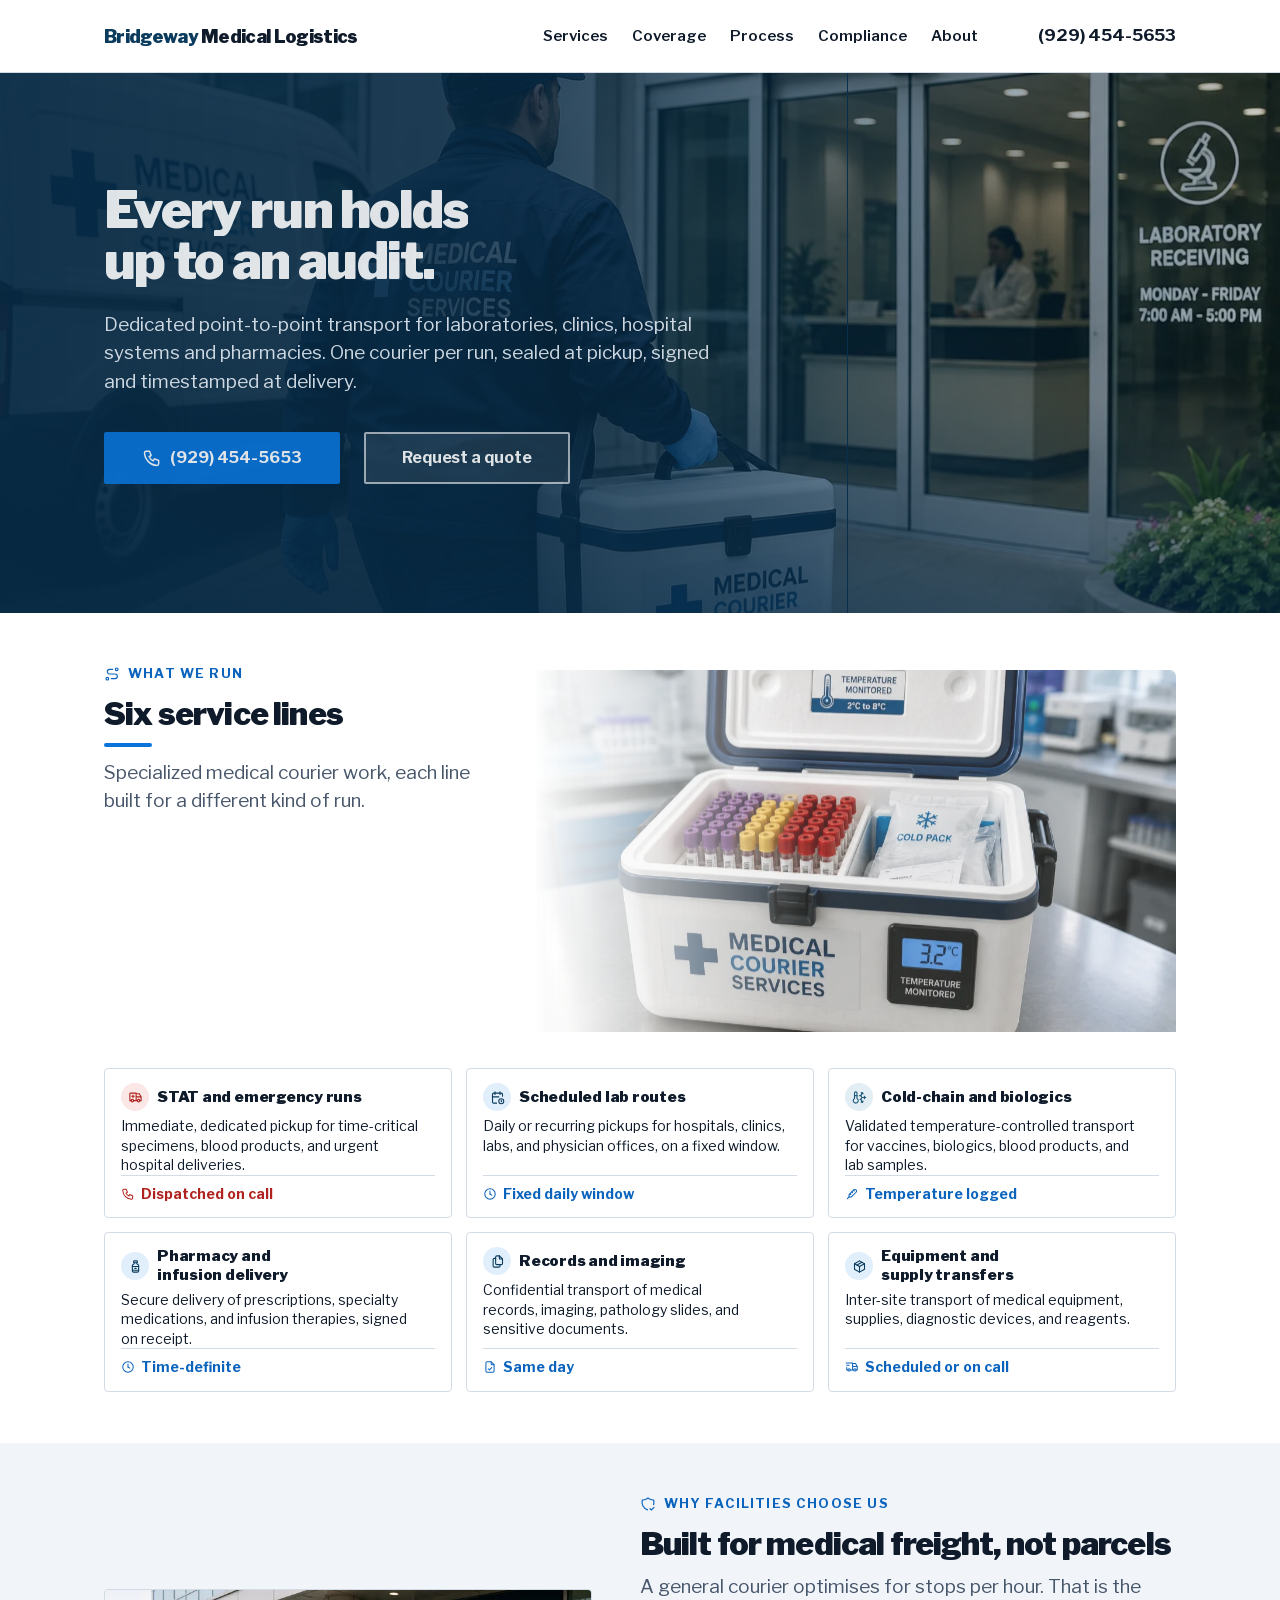
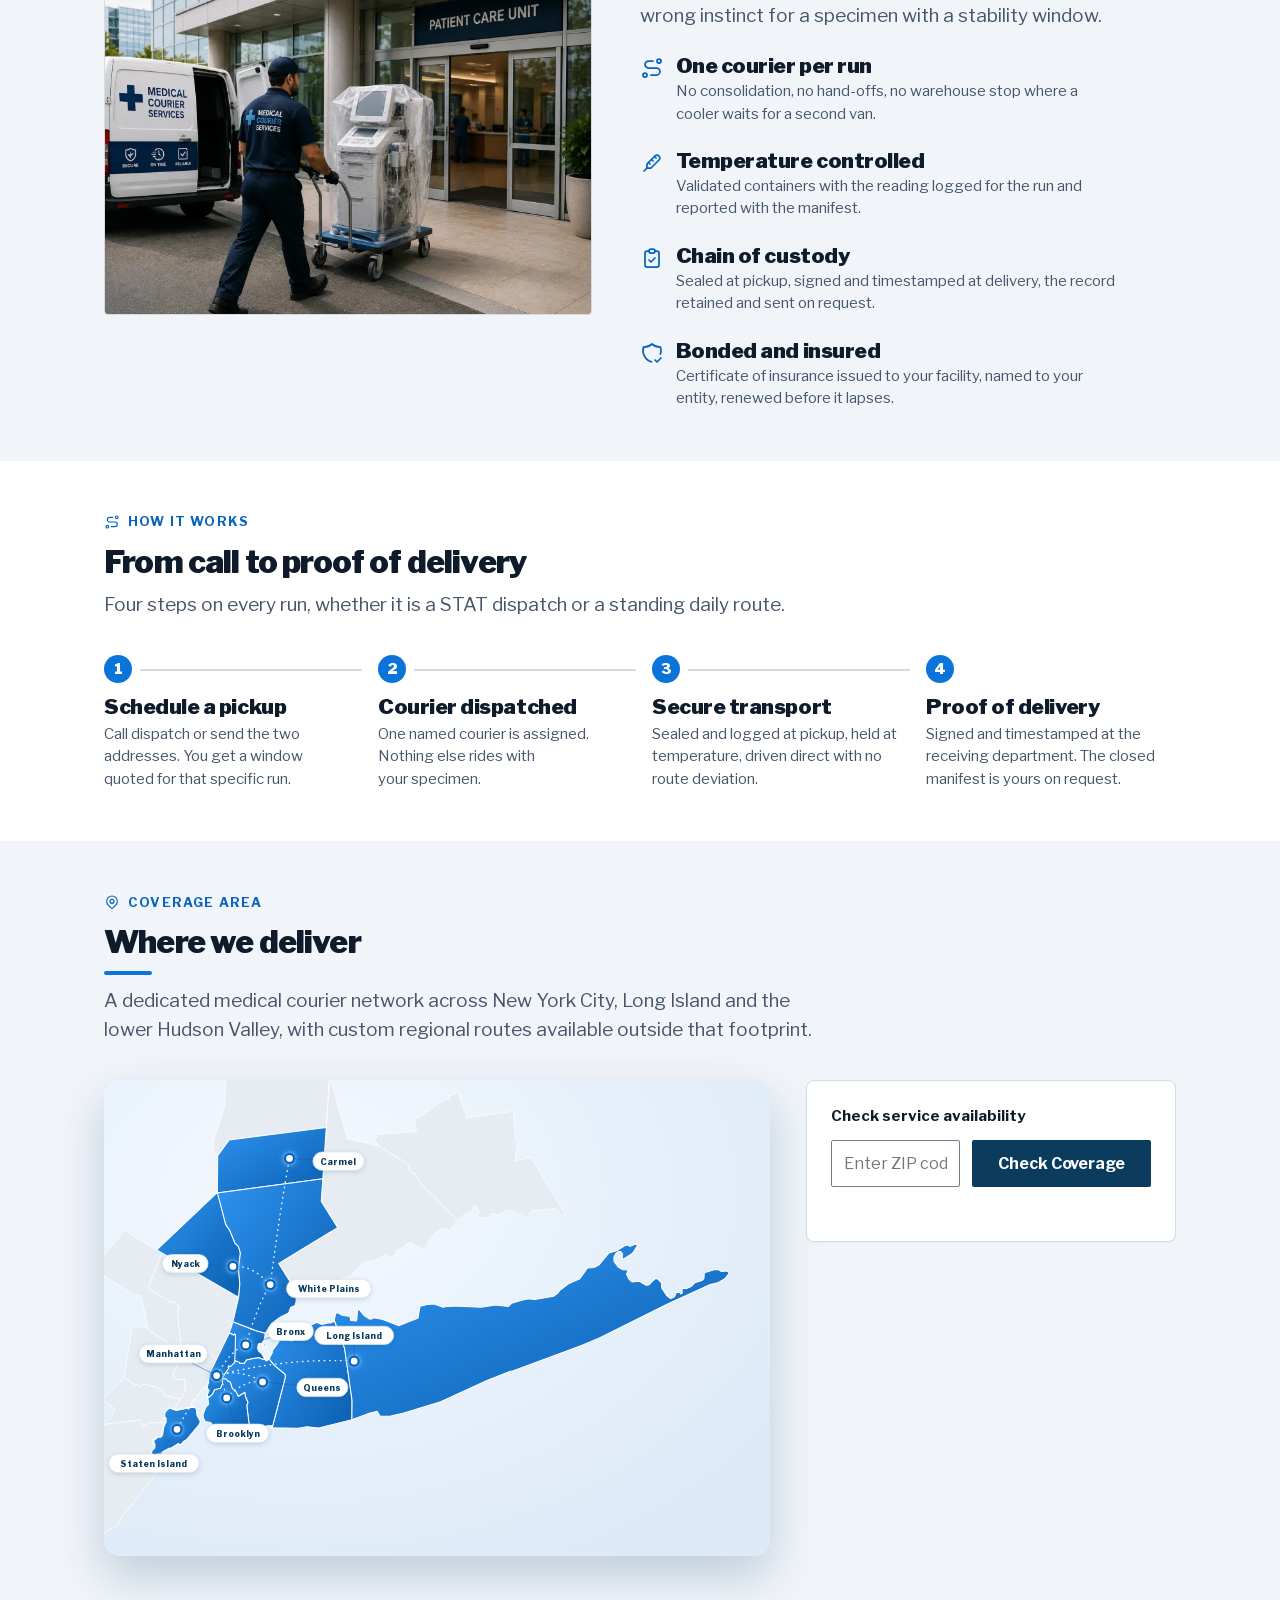
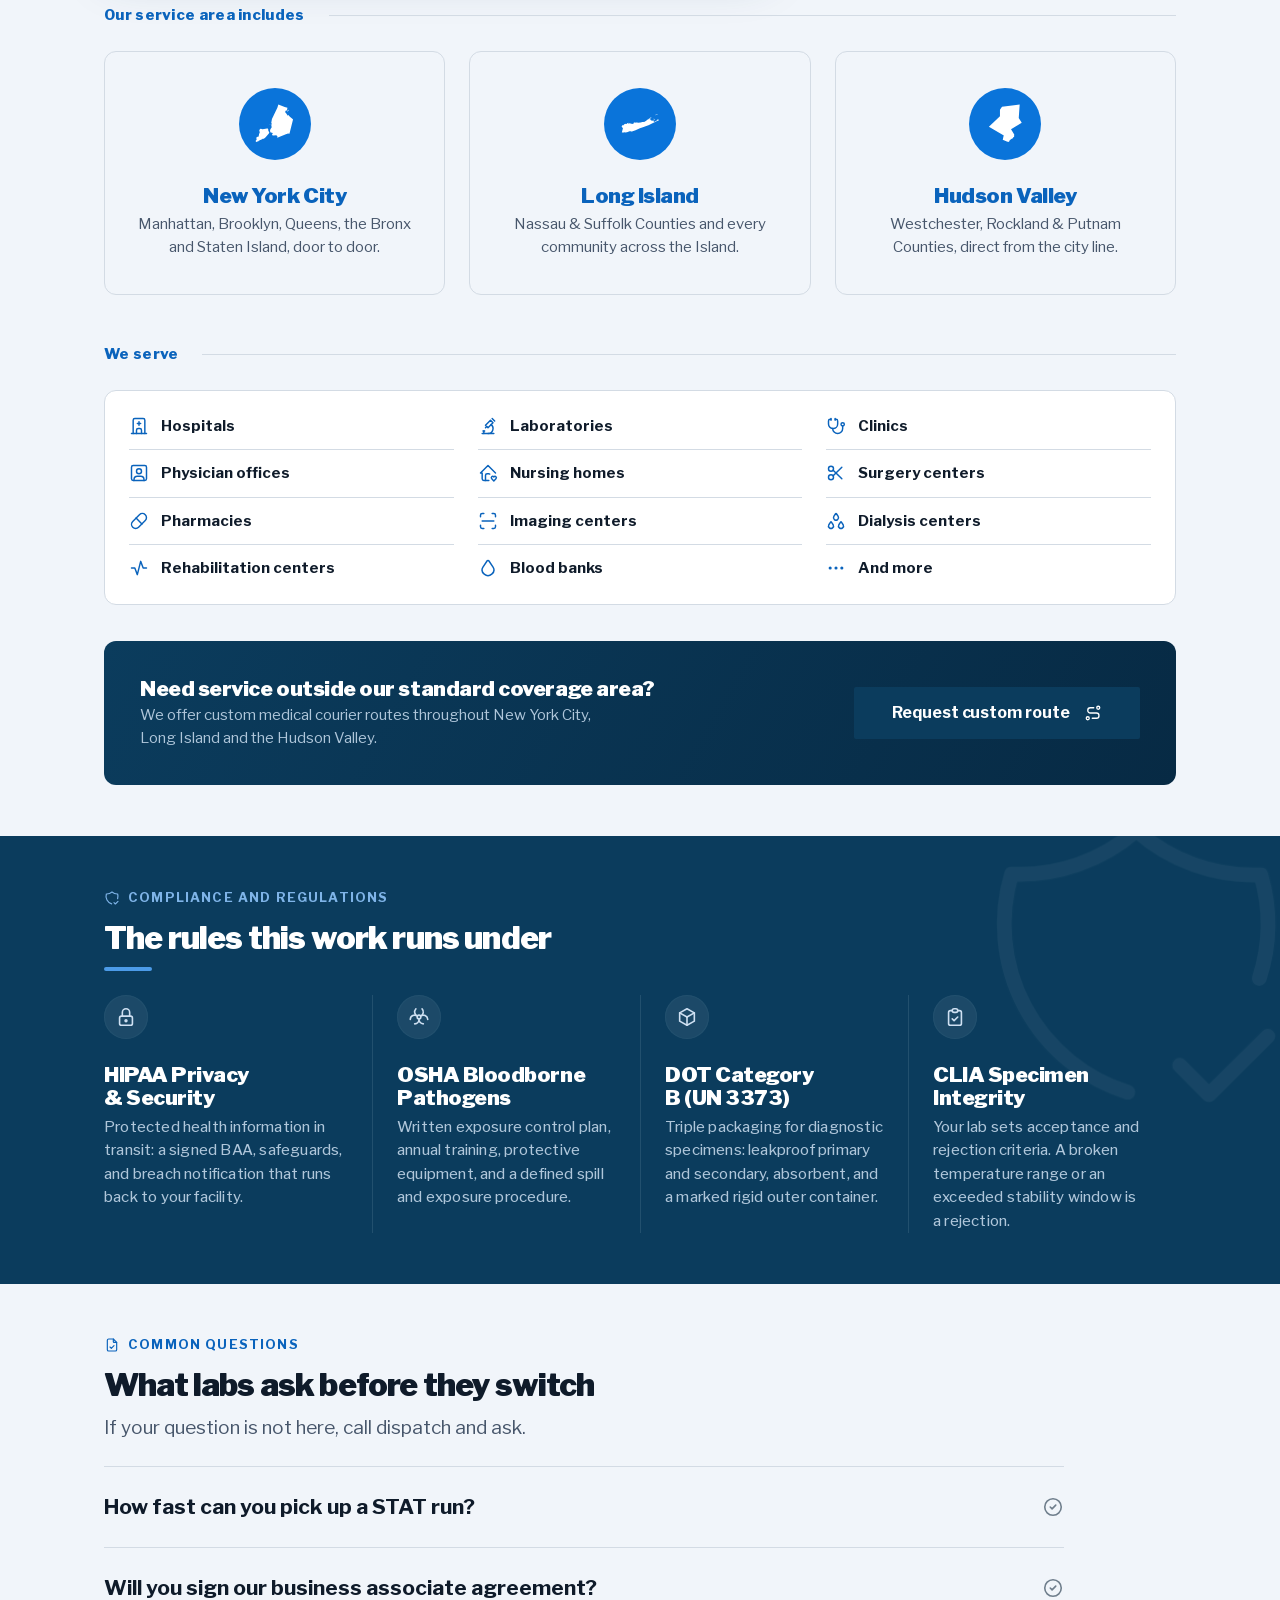
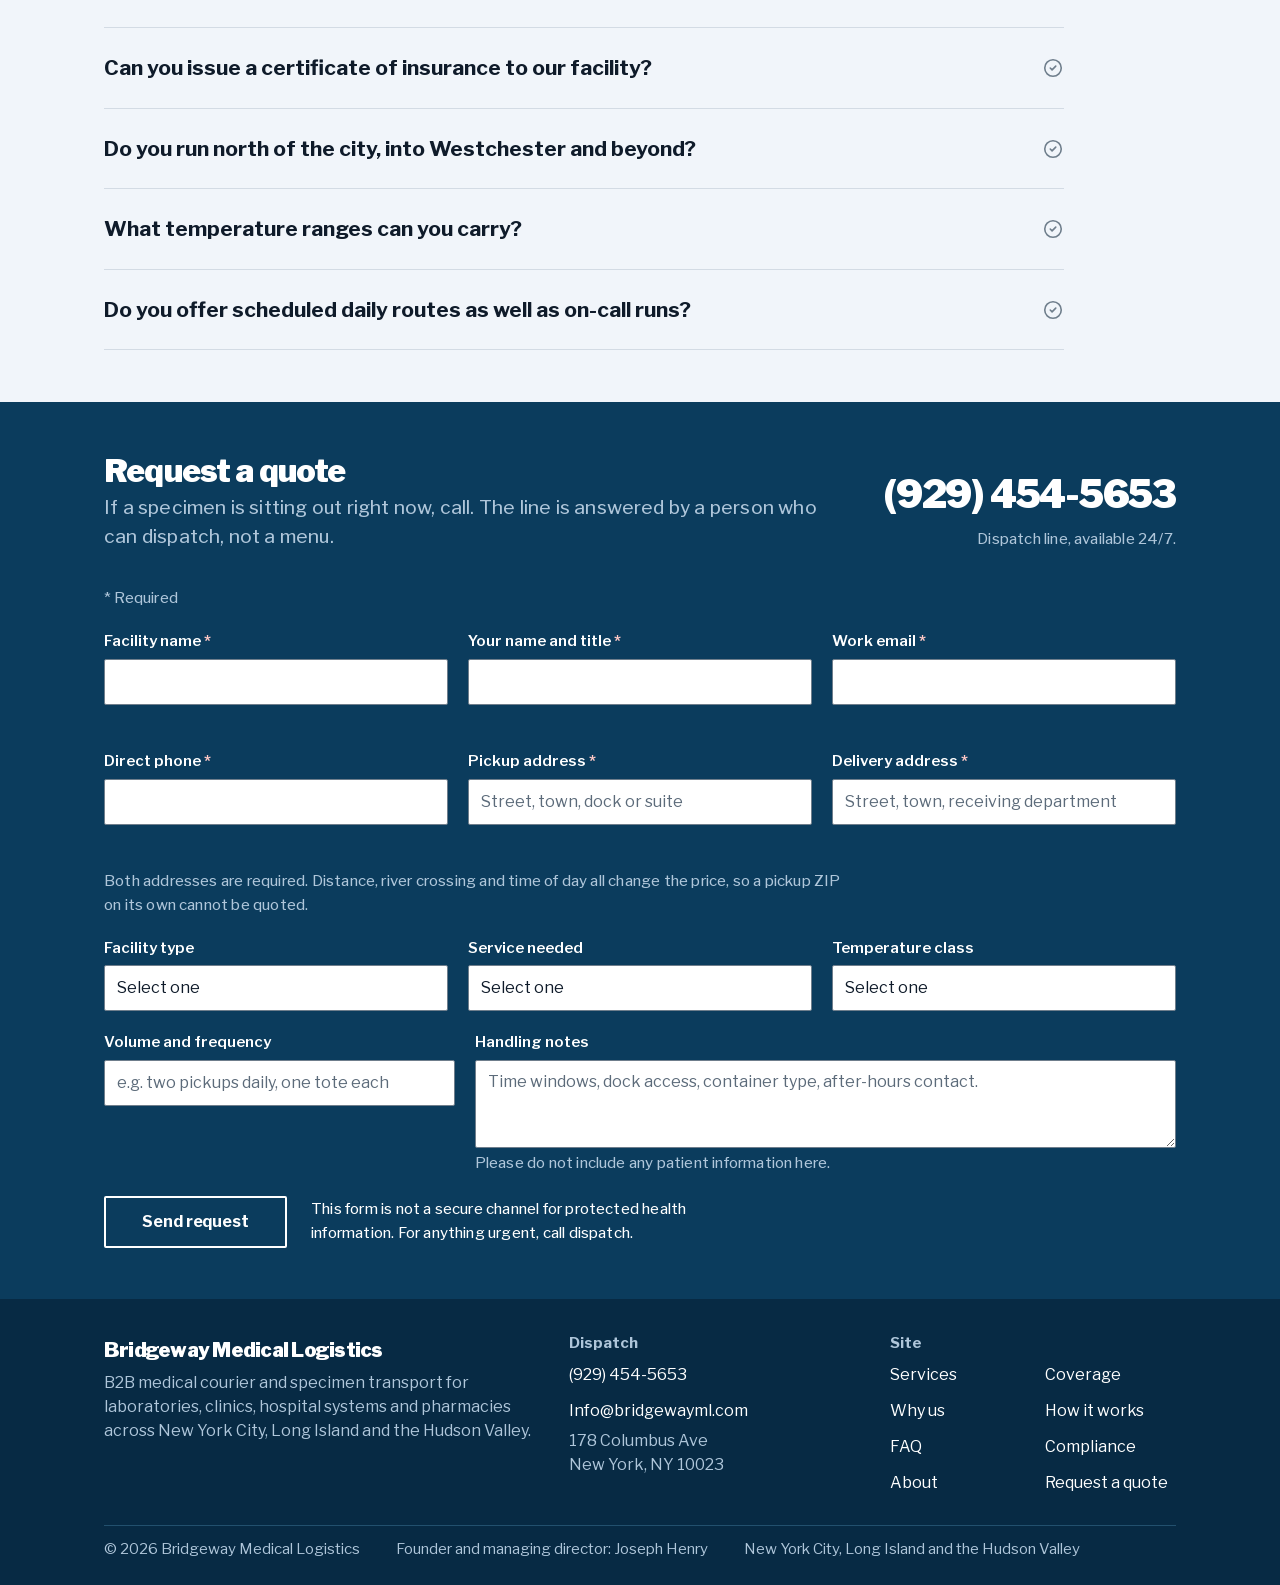
==== index.html @ 8d7b6876 "Add Joseph's real founder photo; enlarge the coverage map The About page now carries a real, client-" ====
<!DOCTYPE html>
<html lang="en">
<head>
<meta charset="utf-8">
<meta name="viewport" content="width=device-width, initial-scale=1">

<title>Bridgeway Medical Logistics | Medical Courier, NYC and Long Island</title>
<meta name="description" content="B2B medical courier for labs, clinics, hospital systems and pharmacies across New York City, Long Island and the Hudson Valley. STAT specimen transport, scheduled lab routes, cold-chain pharma, records under chain of custody.">
<link rel="canonical" href="https://bridgewayml.com/">

<!-- ==========================================================================
     TWO KINDS OF CONTENT ON THIS PAGE. THE DIFFERENCE MATTERS.

     1. FACTS ABOUT THE WORK. Regulatory citations, temperature classes,
        packaging requirements, geography. Independently verifiable and true
        regardless of how Bridgeway operates. These ship as written.

     2. CLAIMS ABOUT BRIDGEWAY. What Joseph holds, does, or commits to.
        Every one is tagged data-verify="pending":

            grep -rn 'data-verify' *.html

        Confirm it, delete the attribute. If it is not true, delete the whole
        element. Never publish an unconfirmed compliance claim to a hospital
        procurement team.

     NOTHING here states an insurance limit, a certification number, a
     response time or a temperature reading that has not been confirmed.
     Those are exactly the numbers a client's procurement file holds you to.

     Domain, phone, email and dispatch address are the client's real
     contact details as of 2026-08-10, not placeholders.
     ========================================================================== -->

<meta property="og:type" content="website">
<meta property="og:site_name" content="Bridgeway Medical Logistics">
<meta property="og:title" content="Bridgeway Medical Logistics | Medical Courier, NYC and Long Island">
<meta property="og:description" content="STAT specimen transport, scheduled lab routes and cold-chain pharma across New York City, Long Island and the Hudson Valley. Documented chain of custody on every run.">
<meta property="og:url" content="https://bridgewayml.com/">
<meta property="og:image" content="https://bridgewayml.com/assets/img/og-cover.jpg">
<meta property="og:image:width" content="1200">
<meta property="og:image:height" content="630">
<meta property="og:image:alt" content="A courier's gloved hands fastening a numbered security seal onto a sealed medical specimen transport cooler at the back of a cargo van.">
<meta name="twitter:card" content="summary_large_image">

<link rel="icon" href="/favicon.svg" type="image/svg+xml">
<link rel="apple-touch-icon" href="/assets/img/apple-touch-icon.png">
<meta name="theme-color" content="#0B3C5D">

<link rel="preload" href="/assets/fonts/librefranklin-var-latin.woff2" as="font" type="font/woff2" crossorigin>
<link rel="stylesheet" href="/assets/css/site.css">

<!-- Motion boot. Adding the class here (rather than from motion.js) is what
     prevents a flash of un-animated content: the hide rules apply on the very
     first paint. The timeout is the safety net -- if motion.js has not
     confirmed it is alive, the class comes off and the page is simply static
     and complete. Content is never left depending on a script that failed. -->
<script>
  (function () {
    var r = document.documentElement;
    if (window.matchMedia && window.matchMedia('(prefers-reduced-motion: reduce)').matches) return;
    r.classList.add('js-motion');
    setTimeout(function () {
      if (!window.__bwMotionReady) r.classList.remove('js-motion');
    }, 2000);
  })();
</script>
</head>
<body>

<a class="skip" href="#main">Skip to content</a>

<!-- Tabler Icons (MIT). Inlined as one sprite: no extra request, no icon
     font, and no hand-rolled paths. Referenced by id from each section below. -->
<svg class="sprite" aria-hidden="true" focusable="false"><symbol id="i-ambulance" viewBox="0 0 24 24"><path d="M5 17a2 2 0 1 0 4 0a2 2 0 1 0 -4 0" /> <path d="M15 17a2 2 0 1 0 4 0a2 2 0 1 0 -4 0" /> <path d="M5 17h-2v-11a1 1 0 0 1 1 -1h9v12m-4 0h6m4 0h2v-6h-8m0 -5h5l3 5" /> <path d="M6 10h4m-2 -2v4" /></symbol><symbol id="i-calendar-clock" viewBox="0 0 24 24"><path d="M10.5 21h-4.5a2 2 0 0 1 -2 -2v-12a2 2 0 0 1 2 -2h12a2 2 0 0 1 2 2v3" /> <path d="M16 3v4" /> <path d="M8 3v4" /> <path d="M4 11h10" /> <path d="M14 18a4 4 0 1 0 8 0a4 4 0 1 0 -8 0" /> <path d="M18 16.5v1.5l.5 .5" /></symbol><symbol id="i-temperature-snow" viewBox="0 0 24 24"><path d="M4 13.5a4 4 0 1 0 4 0v-8.5a2 2 0 1 0 -4 0v8.5" /> <path d="M4 9h4" /> <path d="M14.75 4l1 2h2.25" /> <path d="M17 4l-3 5l2 3" /> <path d="M20.25 10l-1.25 2l1.25 2" /> <path d="M22 12h-6l-2 3" /> <path d="M18 18h-2.25l-1 2" /> <path d="M17 20l-3 -5h-1" /> <path d="M12 9l2.088 .008" /></symbol><symbol id="i-vaccine-bottle" viewBox="0 0 24 24"><path d="M9 4a1 1 0 0 1 1 -1h4a1 1 0 0 1 1 1v1a1 1 0 0 1 -1 1h-4a1 1 0 0 1 -1 -1l0 -1" /> <path d="M10 6v.98c0 .877 -.634 1.626 -1.5 1.77c-.866 .144 -1.5 .893 -1.5 1.77v8.48a2 2 0 0 0 2 2h6a2 2 0 0 0 2 -2v-8.48c0 -.877 -.634 -1.626 -1.5 -1.77a1.795 1.795 0 0 1 -1.5 -1.77v-.98" /> <path d="M7 12h10" /> <path d="M7 18h10" /> <path d="M11 15h2" /></symbol><symbol id="i-files" viewBox="0 0 24 24"><path d="M15 3v4a1 1 0 0 0 1 1h4" /> <path d="M18 17h-7a2 2 0 0 1 -2 -2v-10a2 2 0 0 1 2 -2h4l5 5v7a2 2 0 0 1 -2 2" /> <path d="M16 17v2a2 2 0 0 1 -2 2h-7a2 2 0 0 1 -2 -2v-10a2 2 0 0 1 2 -2h2" /></symbol><symbol id="i-package" viewBox="0 0 24 24"><path d="M12 3l8 4.5l0 9l-8 4.5l-8 -4.5l0 -9l8 -4.5" /> <path d="M12 12l8 -4.5" /> <path d="M12 12l0 9" /> <path d="M12 12l-8 -4.5" /> <path d="M16 5.25l-8 4.5" /></symbol><symbol id="i-lock" viewBox="0 0 24 24"><path d="M5 13a2 2 0 0 1 2 -2h10a2 2 0 0 1 2 2v6a2 2 0 0 1 -2 2h-10a2 2 0 0 1 -2 -2v-6" /> <path d="M11 16a1 1 0 1 0 2 0a1 1 0 0 0 -2 0" /> <path d="M8 11v-4a4 4 0 1 1 8 0v4" /></symbol><symbol id="i-biohazard" viewBox="0 0 24 24"><path d="M10 12a2 2 0 1 0 4 0a2 2 0 1 0 -4 0" /> <path d="M11.939 14c0 .173 .048 .351 .056 .533l0 .217a4.75 4.75 0 0 1 -4.533 4.745l-.217 0m-4.75 -4.75a4.75 4.75 0 0 1 7.737 -3.693m6.513 8.443a4.75 4.75 0 0 1 -4.69 -5.503l-.06 0m1.764 -2.944a4.75 4.75 0 0 1 7.731 3.477l0 .217m-11.195 -3.813a4.75 4.75 0 0 1 -1.828 -7.624l.164 -.172m6.718 0a4.75 4.75 0 0 1 -1.665 7.798" /></symbol><symbol id="i-box" viewBox="0 0 24 24"><path d="M12 3l8 4.5l0 9l-8 4.5l-8 -4.5l0 -9l8 -4.5" /> <path d="M12 12l8 -4.5" /> <path d="M12 12l0 9" /> <path d="M12 12l-8 -4.5" /></symbol><symbol id="i-clipboard-check" viewBox="0 0 24 24"><path d="M9 5h-2a2 2 0 0 0 -2 2v12a2 2 0 0 0 2 2h10a2 2 0 0 0 2 -2v-12a2 2 0 0 0 -2 -2h-2" /> <path d="M9 5a2 2 0 0 1 2 -2h2a2 2 0 0 1 2 2a2 2 0 0 1 -2 2h-2a2 2 0 0 1 -2 -2" /> <path d="M9 14l2 2l4 -4" /></symbol><symbol id="i-shield-check" viewBox="0 0 24 24"><path d="M11.46 20.846a12 12 0 0 1 -7.96 -14.846a12 12 0 0 0 8.5 -3a12 12 0 0 0 8.5 3a12 12 0 0 1 -.09 7.06" /> <path d="M15 19l2 2l4 -4" /></symbol><symbol id="i-clock-hour-4" viewBox="0 0 24 24"><path d="M3 12a9 9 0 1 0 18 0a9 9 0 1 0 -18 0" /> <path d="M12 12l3 2" /> <path d="M12 7v5" /></symbol><symbol id="i-headset" viewBox="0 0 24 24"><path d="M4 14v-3a8 8 0 1 1 16 0v3" /> <path d="M18 19c0 1.657 -2.686 3 -6 3" /> <path d="M4 14a2 2 0 0 1 2 -2h1a2 2 0 0 1 2 2v3a2 2 0 0 1 -2 2h-1a2 2 0 0 1 -2 -2v-3" /> <path d="M15 14a2 2 0 0 1 2 -2h1a2 2 0 0 1 2 2v3a2 2 0 0 1 -2 2h-1a2 2 0 0 1 -2 -2v-3" /></symbol><symbol id="i-map-pin" viewBox="0 0 24 24"><path d="M9 11a3 3 0 1 0 6 0a3 3 0 0 0 -6 0" /> <path d="M17.657 16.657l-4.243 4.243a2 2 0 0 1 -2.827 0l-4.244 -4.243a8 8 0 1 1 11.314 0" /></symbol><symbol id="i-phone" viewBox="0 0 24 24"><path d="M5 4h4l2 5l-2.5 1.5a11 11 0 0 0 5 5l1.5 -2.5l5 2v4a2 2 0 0 1 -2 2a16 16 0 0 1 -15 -15a2 2 0 0 1 2 -2" /></symbol><symbol id="i-circle-check" viewBox="0 0 24 24"><path d="M3 12a9 9 0 1 0 18 0a9 9 0 1 0 -18 0" /> <path d="M9 12l2 2l4 -4" /></symbol><symbol id="i-hourglass-high" viewBox="0 0 24 24"><path d="M6.5 7h11" /> <path d="M6 20v-2a6 6 0 1 1 12 0v2a1 1 0 0 1 -1 1h-10a1 1 0 0 1 -1 -1" /> <path d="M6 4v2a6 6 0 1 0 12 0v-2a1 1 0 0 0 -1 -1h-10a1 1 0 0 0 -1 1" /></symbol><symbol id="i-snowflake" viewBox="0 0 24 24"><path d="M10 4l2 1l2 -1" /> <path d="M12 2v6.5l3 1.72" /> <path d="M17.928 6.268l.134 2.232l1.866 1.232" /> <path d="M20.66 7l-5.629 3.25l.01 3.458" /> <path d="M19.928 14.268l-1.866 1.232l-.134 2.232" /> <path d="M20.66 17l-5.629 -3.25l-2.99 1.738" /> <path d="M14 20l-2 -1l-2 1" /> <path d="M12 22v-6.5l-3 -1.72" /> <path d="M6.072 17.732l-.134 -2.232l-1.866 -1.232" /> <path d="M3.34 17l5.629 -3.25l-.01 -3.458" /> <path d="M4.072 9.732l1.866 -1.232l.134 -2.232" /> <path d="M3.34 7l5.629 3.25l2.99 -1.738" /></symbol><symbol id="i-thermometer" viewBox="0 0 24 24"><path d="M19 5a2.828 2.828 0 0 1 0 4l-8 8h-4v-4l8 -8a2.828 2.828 0 0 1 4 0" /> <path d="M16 7l-1.5 -1.5" /> <path d="M13 10l-1.5 -1.5" /> <path d="M10 13l-1.5 -1.5" /> <path d="M7 17l-3 3" /></symbol><symbol id="i-route" viewBox="0 0 24 24"><path d="M3 19a2 2 0 1 0 4 0a2 2 0 0 0 -4 0" /> <path d="M19 7a2 2 0 1 0 0 -4a2 2 0 0 0 0 4" /> <path d="M11 19h5.5a3.5 3.5 0 0 0 0 -7h-8a3.5 3.5 0 0 1 0 -7h4.5" /></symbol><symbol id="i-file-check" viewBox="0 0 24 24"><path d="M14 3v4a1 1 0 0 0 1 1h4" /> <path d="M17 21h-10a2 2 0 0 1 -2 -2v-14a2 2 0 0 1 2 -2h7l5 5v11a2 2 0 0 1 -2 2" /> <path d="M9 15l2 2l4 -4" /></symbol><symbol id="i-truck-delivery" viewBox="0 0 24 24"><path d="M5 17a2 2 0 1 0 4 0a2 2 0 1 0 -4 0" /> <path d="M15 17a2 2 0 1 0 4 0a2 2 0 1 0 -4 0" /> <path d="M5 17h-2v-4m-1 -8h11v12m-4 0h6m4 0h2v-6h-8m0 -5h5l3 5" /> <path d="M3 9l4 0" /></symbol><symbol id="i-building-hospital" viewBox="0 0 24 24"><path d="M3 21l18 0" /> <path d="M5 21v-16a2 2 0 0 1 2 -2h10a2 2 0 0 1 2 2v16" /> <path d="M9 21v-4a2 2 0 0 1 2 -2h2a2 2 0 0 1 2 2v4" /> <path d="M10 9l4 0" /> <path d="M12 7l0 4" /></symbol><symbol id="i-microscope" viewBox="0 0 24 24"><path d="M5 21h14" /> <path d="M6 18h2" /> <path d="M7 18v3" /> <path d="M9 11l3 3l6 -6l-3 -3l-6 6" /> <path d="M10.5 12.5l-1.5 1.5" /> <path d="M17 3l3 3" /> <path d="M12 21a6 6 0 0 0 3.715 -10.712" /></symbol><symbol id="i-pill" viewBox="0 0 24 24"><path d="M4.5 12.5l8 -8a4.94 4.94 0 0 1 7 7l-8 8a4.94 4.94 0 0 1 -7 -7" /> <path d="M8.5 8.5l7 7" /></symbol><symbol id="i-stethoscope" viewBox="0 0 24 24"><path d="M6 4h-1a2 2 0 0 0 -2 2v3.5a5.5 5.5 0 0 0 11 0v-3.5a2 2 0 0 0 -2 -2h-1" /> <path d="M8 15a6 6 0 1 0 12 0v-3" /> <path d="M11 3v2" /> <path d="M6 3v2" /> <path d="M18 10a2 2 0 1 0 4 0a2 2 0 1 0 -4 0" /></symbol><symbol id="i-user-square" viewBox="0 0 24 24"><path d="M9 10a3 3 0 1 0 6 0a3 3 0 0 0 -6 0" /> <path d="M6 21v-1a4 4 0 0 1 4 -4h4a4 4 0 0 1 4 4v1" /> <path d="M3 5a2 2 0 0 1 2 -2h14a2 2 0 0 1 2 2v14a2 2 0 0 1 -2 2h-14a2 2 0 0 1 -2 -2v-14" /></symbol><symbol id="i-scissors" viewBox="0 0 24 24"><path d="M3 7a3 3 0 1 0 6 0a3 3 0 1 0 -6 0" /> <path d="M3 17a3 3 0 1 0 6 0a3 3 0 1 0 -6 0" /> <path d="M8.6 8.6l10.4 10.4" /> <path d="M8.6 15.4l10.4 -10.4" /></symbol><symbol id="i-home-heart" viewBox="0 0 24 24"><path d="M21 12l-9 -9l-9 9h2v7a2 2 0 0 0 2 2h6" /> <path d="M9 21v-6a2 2 0 0 1 2 -2h2c.39 0 .754 .112 1.061 .304" /> <path d="M19 21.5l2.518 -2.58a1.74 1.74 0 0 0 0 -2.413a1.627 1.627 0 0 0 -2.346 0l-.168 .172l-.168 -.172a1.627 1.627 0 0 0 -2.346 0a1.74 1.74 0 0 0 0 2.412l2.51 2.59l0 -.009" /></symbol><symbol id="i-scan" viewBox="0 0 24 24"><path d="M5 12h14" /> <path d="M3 7v-2a2 2 0 0 1 2 -2h2" /> <path d="M3 17v2a2 2 0 0 0 2 2h2" /> <path d="M17 3h2a2 2 0 0 1 2 2v2" /> <path d="M17 21h2a2 2 0 0 0 2 -2v-2" /></symbol><symbol id="i-droplet" viewBox="0 0 24 24"><path d="M7.502 19.423c2.602 2.105 6.395 2.105 8.996 0c2.602 -2.105 3.262 -5.708 1.566 -8.546l-4.89 -7.26c-.42 -.625 -1.287 -.803 -1.936 -.397a1.376 1.376 0 0 0 -.41 .397l-4.893 7.26c-1.695 2.838 -1.035 6.441 1.567 8.546" /></symbol><symbol id="i-activity" viewBox="0 0 24 24"><path d="M3 12h4l3 8l4 -16l3 8h4" /></symbol><symbol id="i-droplets" viewBox="0 0 24 24"><path d="M4.072 20.3a2.999 2.999 0 0 0 3.856 0a3.002 3.002 0 0 0 .67 -3.798l-2.095 -3.227a.6 .6 0 0 0 -1.005 0l-2.098 3.227a3.003 3.003 0 0 0 .671 3.798" /> <path d="M16.072 20.3a2.999 2.999 0 0 0 3.856 0a3.002 3.002 0 0 0 .67 -3.798l-2.095 -3.227a.6 .6 0 0 0 -1.005 0l-2.098 3.227a3.003 3.003 0 0 0 .671 3.798" /> <path d="M10.072 10.3a2.999 2.999 0 0 0 3.856 0a3.002 3.002 0 0 0 .67 -3.798l-2.095 -3.227a.6 .6 0 0 0 -1.005 0l-2.098 3.227a3.003 3.003 0 0 0 .671 3.798l.001 0" /></symbol><symbol id="i-dots" viewBox="0 0 24 24"><path d="M4 12a1 1 0 1 0 2 0a1 1 0 1 0 -2 0" /> <path d="M11 12a1 1 0 1 0 2 0a1 1 0 1 0 -2 0" /> <path d="M18 12a1 1 0 1 0 2 0a1 1 0 1 0 -2 0" /></symbol></svg>


<header class="site-head">
  <div class="wrap site-head__inner">
    <a class="brand" href="/"><em>Bridgeway</em>&nbsp;Medical Logistics</a>
    <a class="headtel" href="tel:+19294545653" aria-label="Call dispatch at (929) 454-5653">(929) 454-5653</a>
    <nav class="nav" aria-label="Main">
      <a href="#services">Services</a>
      <a href="#coverage">Coverage</a>
      <a href="#how">Process</a>
      <a href="#compliance">Compliance</a>
      <a href="/about.html">About</a>
    </nav>
  </div>
</header>

<main id="main">

  <!-- Hero ===============================================================
       Full-bleed banner. The photograph is a real <img> behind a navy
       gradient scrim; white text sits on the dark left side. Content is in
       normal flow so it renders with or without the image, and the scrim
       guarantees contrast even where the photo is light (the white van).
       ==================================================================== -->
  <section class="hero" aria-labelledby="hero-h">
    <picture class="hero__bg">
      <source type="image/webp" srcset="/assets/img/lab-delivery-900.webp 900w, /assets/img/lab-delivery.webp 1536w"
              sizes="100vw">
      <img src="/assets/img/lab-delivery.jpg"
           srcset="/assets/img/lab-delivery-900.jpg 900w, /assets/img/lab-delivery.jpg 1536w"
           sizes="100vw" width="1536" height="1024" fetchpriority="high"
           alt="A Bridgeway courier in gloves carrying a sealed specimen cooler toward a clinical laboratory receiving entrance, a marked delivery van at the kerb.">
    </picture>
    <div class="hero__inner wrap">
      <div class="hero__copy">
        <h1 class="display" id="hero-h">Every run holds up to an audit.</h1>
        <p class="lead hero__lead">
          Dedicated point-to-point transport for laboratories, clinics, hospital
          systems and pharmacies. One courier per run, sealed at pickup, signed
          and timestamped at delivery.
        </p>
        <div class="btn-row">
          <a class="btn btn--call" href="tel:+19294545653"
             aria-label="Call dispatch at (929) 454-5653"><svg class="i" aria-hidden="true"><use href="#i-phone"></use></svg>(929) 454-5653</a>
          <a class="btn btn--onphoto" href="#quote">Request a quote</a>
        </div>
      </div>
    </div>
  </section>

  <!-- Services ========================================================== -->
  <section class="section" id="services" aria-labelledby="svc-h">
    <div class="wrap">
      <div class="svc__intro">
        <div class="section-head section-head--rule">
          <p class="eyebrow"><svg class="i" aria-hidden="true"><use href="#i-route"></use></svg>What we run</p><h2 id="svc-h">Six service lines</h2>
          <p class="lead muted">Specialized medical courier work, each line built for a different kind of run.</p>
        </div>
        <div class="svc__photo" aria-hidden="true">
          <picture>
            <source type="image/webp" srcset="/assets/img/coldchain.webp">
            <img src="/assets/img/coldchain.jpg" width="1100" height="733" loading="lazy" alt="">
          </picture>
        </div>
      </div>

      <div class="svc__grid">
        <div class="svc">
          <div class="svc__head"><span class="badge badge--stat"><svg class="i" aria-hidden="true"><use href="#i-ambulance"></use></svg></span><h3>STAT and emergency runs</h3></div>
          <p>Immediate, dedicated pickup for time-critical specimens, blood products, and urgent hospital deliveries.</p>
          <p class="svc__turn svc__turn--stat"><svg class="i" aria-hidden="true"><use href="#i-phone"></use></svg><span>Dispatched on call</span></p>
        </div>
        <div class="svc">
          <div class="svc__head"><span class="badge"><svg class="i" aria-hidden="true"><use href="#i-calendar-clock"></use></svg></span><h3>Scheduled lab routes</h3></div>
          <p>Daily or recurring pickups for hospitals, clinics, labs, and physician offices, on a fixed window.</p>
          <p class="svc__turn"><svg class="i" aria-hidden="true"><use href="#i-clock-hour-4"></use></svg><span>Fixed daily window</span></p>
        </div>
        <div class="svc" data-verify="pending">
          <div class="svc__head"><span class="badge badge--cold"><svg class="i" aria-hidden="true"><use href="#i-temperature-snow"></use></svg></span><h3>Cold-chain and biologics</h3></div>
          <p>Validated temperature-controlled transport for vaccines, biologics, blood products, and lab samples.</p>
          <p class="svc__turn"><svg class="i" aria-hidden="true"><use href="#i-thermometer"></use></svg><span>Temperature logged</span></p>
        </div>
        <div class="svc" data-verify="pending">
          <div class="svc__head"><span class="badge"><svg class="i" aria-hidden="true"><use href="#i-vaccine-bottle"></use></svg></span><h3>Pharmacy and infusion delivery</h3></div>
          <p>Secure delivery of prescriptions, specialty medications, and infusion therapies, signed on receipt.</p>
          <p class="svc__turn"><svg class="i" aria-hidden="true"><use href="#i-clock-hour-4"></use></svg><span>Time-definite</span></p>
        </div>
        <div class="svc">
          <div class="svc__head"><span class="badge"><svg class="i" aria-hidden="true"><use href="#i-files"></use></svg></span><h3>Records and imaging</h3></div>
          <p>Confidential transport of medical records, imaging, pathology slides, and sensitive documents.</p>
          <p class="svc__turn"><svg class="i" aria-hidden="true"><use href="#i-file-check"></use></svg><span>Same day</span></p>
        </div>
        <div class="svc">
          <div class="svc__head"><span class="badge"><svg class="i" aria-hidden="true"><use href="#i-package"></use></svg></span><h3>Equipment and supply transfers</h3></div>
          <p>Inter-site transport of medical equipment, supplies, diagnostic devices, and reagents.</p>
          <p class="svc__turn"><svg class="i" aria-hidden="true"><use href="#i-truck-delivery"></use></svg><span>Scheduled or on call</span></p>
        </div>
      </div>
    </div>
  </section>

  <!-- Why choose us ==================================================== -->
  <section class="section section--band" id="why" aria-labelledby="why-h">
    <div class="wrap why__grid">
      <figure class="why__fig">
        <picture>
          <source type="image/webp" srcset="/assets/img/equipment.webp">
          <img src="/assets/img/equipment.jpg" width="760" height="507" loading="lazy"
               alt="A Bridgeway courier wheeling shrink-wrapped medical equipment on a dolly toward a hospital patient care unit entrance, a marked delivery van alongside.">
        </picture>
      </figure>
      <div class="why__body">
        <p class="eyebrow"><svg class="i" aria-hidden="true"><use href="#i-shield-check"></use></svg>Why facilities choose us</p>
        <h2 id="why-h">Built for medical freight, not parcels</h2>
        <p class="lead muted">A general courier optimises for stops per hour. That is the wrong instinct for a specimen with a stability window.</p>
        <ul class="why__list">
          <li><svg class="i" aria-hidden="true"><use href="#i-route"></use></svg><div><h3>One courier per run</h3><p>No consolidation, no hand-offs, no warehouse stop where a cooler waits for a second van.</p></div></li>
          <li><svg class="i" aria-hidden="true"><use href="#i-thermometer"></use></svg><div><h3>Temperature controlled</h3><p>Validated containers with the reading logged for the run and reported with the manifest.</p></div></li>
          <li><svg class="i" aria-hidden="true"><use href="#i-clipboard-check"></use></svg><div><h3>Chain of custody</h3><p>Sealed at pickup, signed and timestamped at delivery, the record retained and sent on request.</p></div></li>
          <li data-verify="pending"><svg class="i" aria-hidden="true"><use href="#i-shield-check"></use></svg><div><h3>Bonded and insured</h3><p>Certificate of insurance issued to your facility, named to your entity, renewed before it lapses.</p></div></li>
        </ul>
      </div>
    </div>
  </section>

  <!-- How it works ====================================================== -->
  <section class="section" id="how" aria-labelledby="how-h">
    <div class="wrap">
      <div class="section-head">
        <p class="eyebrow"><svg class="i" aria-hidden="true"><use href="#i-route"></use></svg>How it works</p>
        <h2 id="how-h">From call to proof of delivery</h2>
        <p class="lead muted">Four steps on every run, whether it is a STAT dispatch or a standing daily route.</p>
      </div>
      <ol class="steps">
        <li class="step"><span class="step__num">1</span><span class="step__ic badge"><svg class="i" aria-hidden="true"><use href="#i-phone"></use></svg></span><h3>Schedule a pickup</h3><p>Call dispatch or send the two addresses. You get a window quoted for that specific run.</p></li>
        <li class="step"><span class="step__num">2</span><span class="step__ic badge"><svg class="i" aria-hidden="true"><use href="#i-truck-delivery"></use></svg></span><h3>Courier dispatched</h3><p>One named courier is assigned. Nothing else rides with your specimen.</p></li>
        <li class="step"><span class="step__num">3</span><span class="step__ic badge"><svg class="i" aria-hidden="true"><use href="#i-shield-check"></use></svg></span><h3>Secure transport</h3><p>Sealed and logged at pickup, held at temperature, driven direct with no route deviation.</p></li>
        <li class="step"><span class="step__num">4</span><span class="step__ic badge"><svg class="i" aria-hidden="true"><use href="#i-file-check"></use></svg></span><h3>Proof of delivery</h3><p>Signed and timestamped at the receiving department. The closed manifest is yours on request.</p></li>
      </ol>
    </div>
  </section>

  <!-- Coverage ==========================================================
       The map is real geography, not a schematic: county boundaries come from
       US Census cartographic data (500k), projected to Web Mercator and
       simplified. Served counties are filled, neighbours are drawn unshaded
       so it reads as a map rather than floating shapes.

       The ZIP check is also real. 394 ZIPs across the nine served counties,
       from a public state/county/ZIP crosswalk, embedded in site.js so the
       lookup needs no request. An unrecognised ZIP is never told "no": it is
       told to call dispatch, because a wrong no loses a booking.
       ================================================================== -->
  <section class="section section--band cov" id="coverage" aria-labelledby="cov-h">
    <div class="wrap">

      <div class="cov__head">
        <p class="eyebrow"><svg class="i" aria-hidden="true"><use href="#i-map-pin"></use></svg>Coverage area</p>
        <h2 id="cov-h" class="has-rule">Where we deliver</h2>
        <p class="lead muted">
          A dedicated medical courier network across New York City, Long
          Island and the lower Hudson Valley, with custom regional routes
          available outside that footprint.
        </p>
      </div>

      <div class="cov__layout">
        <figure class="cov__map">
          <svg class="map__svg" viewBox="0 0 980 700" role="img" aria-labelledby="mapt mapd" xmlns="http://www.w3.org/2000/svg">
<title id="mapt">Bridgeway service network</title>
<desc id="mapd">A logistics network map showing New York City -- Manhattan, Brooklyn, Queens, the Bronx and Staten Island -- Nassau and Suffolk Counties on Long Island, and Westchester, Rockland and Putnam Counties, connected by delivery routes between hub markers. Surrounding areas, including northern New Jersey, are shown unshaded for orientation and are not served; the eastern half of Suffolk County extends beyond this view.</desc>
<defs>
<linearGradient id="mapLand" x1="0" y1="0" x2="1" y2="1"><stop offset="0%" stop-color="#2E93F0"/><stop offset="100%" stop-color="#0A5FB0"/></linearGradient>
<radialGradient id="mapWater" cx="30%" cy="24%" r="90%"><stop offset="0%" stop-color="#F4F9FE"/><stop offset="100%" stop-color="#DCE9F7"/></radialGradient>
<filter id="hubGlow" x="-200%" y="-200%" width="500%" height="500%"><feGaussianBlur in="SourceGraphic" stdDeviation="4.5" result="b"/><feMerge><feMergeNode in="b"/><feMergeNode in="SourceGraphic"/></feMerge></filter>
</defs>
<rect class="map__water" width="980" height="700"/>
<path class="map__ctx" d="M77.7 250.1L85.1 254.3L64.9 306.7L100.1 327.8L100.4 324.6L110.7 332.8L108.2 344.1L114.6 401.4L73.3 372.9L68.7 371.5L64.8 365.3L54.3 315.8L51.0 317.7L49.1 316.1L42.2 315.3L-17.4 276.8L31.2 221.7L77.7 250.1Z"/>
<path class="map__ctx" d="M85.1 254.3L195.2 318.3L198.3 318.4L189.8 355.7L184.3 372.3L165.4 411.5L154.6 399.7L144.8 407.1L108.4 417.1L111.7 411.4L112.4 402.2L114.6 401.4L108.2 344.1L110.7 332.8L100.4 324.6L100.1 327.8L64.9 306.7L85.1 254.3Z"/>
<path class="map__ctx" d="M102.3 432.0L101.9 436.4L103.3 440.7L119.3 440.2L119.2 452.8L120.8 456.2L112.3 469.6L89.3 463.9L81.9 454.2L59.5 447.2L53.7 451.4L48.8 448.6L45.4 449.6L35.0 441.4L29.0 439.2L42.3 361.4L64.8 365.3L68.7 371.5L73.3 372.9L114.6 401.4L112.4 402.2L111.7 411.4L102.3 432.0Z"/>
<path class="map__ctx" d="M165.4 411.5L155.8 431.1L152.0 453.2L147.1 452.6L142.6 459.6L131.4 469.9L128.8 476.4L129.7 479.4L127.4 481.2L109.9 484.8L103.5 483.8L120.8 456.2L119.2 452.8L119.3 440.2L103.3 440.7L101.9 436.4L102.8 429.8L108.2 420.2L108.4 417.1L144.8 407.1L154.6 399.7L165.4 411.5Z"/>
<path class="map__ctx" d="M177.2 40.6L179.3 4.3L181.1 -3.5L179.6 -10.7L181.6 -27.8L174.1 -105.2L185.6 -188.5L263.1 -154.1L328.2 -141.2L338.9 -174.8L342.3 -174.8L327.1 70.0L184.2 88.2L167.3 111.4L160.7 103.1L161.5 88.7L177.2 40.6Z"/>
<path class="map__ctx" d="M331.6 4.7L335.3 5.0L358.5 86.8L397.5 95.5L399.1 97.0L404.9 97.4L441.3 120.0L449.4 126.7L448.3 130.9L453.5 137.3L457.8 137.2L466.7 152.5L473.9 161.4L486.9 171.0L488.2 173.8L520.2 207.2L509.6 221.3L496.9 218.5L486.7 226.1L477.5 236.3L475.6 246.4L468.8 248.3L454.7 241.8L454.4 239.7L451.9 238.9L443.1 243.0L434.0 250.2L431.6 249.6L427.1 257.8L422.0 262.0L413.3 257.1L397.8 265.5L383.0 268.3L376.0 275.9L373.2 276.6L360.8 290.5L355.4 290.3L349.0 293.0L345.8 300.2L340.2 294.5L331.8 298.9L331.9 303.2L329.8 308.0L327.6 309.4L327.1 303.6L325.3 302.1L315.8 309.2L313.8 311.9L313.0 316.3L308.1 316.6L307.7 312.1L303.9 309.5L301.0 310.0L287.0 316.0L282.1 324.0L283.0 311.6L257.1 269.9L343.9 217.3L319.7 178.6L331.6 4.7Z"/>
<path class="map__ctx" d="M-13.0 540.5L-22.0 530.3L-3.4 504.8L-1.1 506.6L53.2 500.3L57.5 508.3L69.3 503.4L78.6 505.0L84.5 502.6L87.5 507.0L84.6 522.9L83.4 524.5L78.7 523.6L72.6 528.1L71.6 531.5L73.5 541.5L65.7 551.7L64.1 556.8L65.9 564.5L67.9 567.9L81.0 573.2L21.1 650.5L21.3 654.6L-2.5 667.8L-10.8 666.9L-42.1 644.6L-58.7 610.2L-12.7 563.3L-2.2 555.5L-13.0 540.5Z"/>
<path class="map__ctx" d="M87.5 507.0L84.5 502.6L78.6 505.0L69.3 503.4L57.5 508.3L53.2 500.3L-1.1 506.6L-3.4 504.8L5.6 499.8L13.0 491.3L16.1 483.8L-2.7 470.1L29.0 439.2L35.0 441.4L45.4 449.6L48.8 448.6L53.7 451.4L59.5 447.2L81.9 454.2L89.3 463.9L112.3 469.6L103.5 483.8L94.8 482.9L89.1 489.9L87.5 507.0Z"/>
<path class="map__ctx" d="M459.7 75.6L456.6 56.0L463.5 55.6L494.3 32.7L502.1 28.8L508.3 29.3L507.3 23.2L513.5 22.5L520.8 17.3L533.9 56.1L602.7 45.8L605.8 90.7L609.1 89.6L604.8 118.7L628.7 113.8L678.6 197.2L675.3 199.7L666.8 191.4L662.5 189.7L657.3 191.1L650.5 189.6L637.5 192.4L634.3 190.9L630.9 191.9L626.5 196.3L626.3 199.3L624.5 201.4L617.4 202.5L616.7 197.9L613.2 195.6L609.5 197.7L600.8 192.0L590.6 193.0L579.1 198.8L576.2 196.7L568.8 196.8L566.6 200.9L556.9 203.4L551.9 202.8L548.4 200.7L552.5 195.3L547.4 184.5L543.2 185.8L542.9 191.0L537.7 195.9L528.3 199.1L520.2 207.2L488.2 173.8L486.9 171.0L473.9 161.4L466.7 152.5L457.8 137.2L453.5 137.3L450.0 133.5L448.3 130.9L449.4 126.7L441.3 120.0L404.9 97.4L399.0 90.0L401.9 80.3L459.7 75.6Z"/>
<path class="map__zone" d="M247.7 510.9L266.8 437.4L266.3 433.0L250.4 419.9L242.7 410.4L247.8 400.9L247.7 398.2L256.9 386.0L257.5 384.1L256.1 380.1L262.1 377.9L275.6 384.0L282.6 380.8L283.1 374.1L290.4 364.7L296.2 364.9L313.0 356.7L320.8 359.8L331.0 357.2L332.5 357.9L337.8 355.4L338.8 353.2L354.0 394.8L365.0 471.3L364.8 499.8L315.7 512.1L298.5 510.2L285.8 512.5L247.6 511.8L247.7 510.9Z"><title>Nassau</title></path>
<path class="map__zone" d="M207.1 459.9L197.4 465.8L194.6 459.6L188.5 453.4L185.8 444.6L182.9 443.6L179.5 440.0L173.9 440.0L176.7 433.5L183.7 424.0L182.5 422.7L183.7 420.5L186.2 421.6L192.4 415.0L191.7 412.5L199.5 415.4L199.7 416.7L206.4 416.9L209.3 412.0L220.7 409.3L227.6 408.4L233.9 410.8L236.5 410.4L238.1 413.1L240.0 413.0L242.7 410.4L250.4 419.9L266.3 433.0L266.8 437.4L247.7 510.9L248.1 508.9L240.4 508.8L229.1 511.7L183.9 530.2L184.5 523.1L182.5 520.3L213.9 509.8L210.1 478.9L211.8 474.6L208.2 466.1L207.1 459.9Z"><title>Queens</title></path>
<path class="map__zone" d="M179.1 212.5L185.0 221.0L192.8 240.0L197.8 244.9L200.7 254.7L197.9 278.4L199.9 299.4L198.3 318.4L195.2 318.3L77.7 250.1L167.3 164.9L179.1 212.5Z"><title>Rockland</title></path>
<path class="map__zone" d="M354.0 394.8L338.8 353.2L340.7 344.2L343.0 342.2L350.6 346.2L360.2 347.5L362.6 349.9L363.0 353.8L371.1 354.4L372.2 352.1L372.9 338.6L375.7 338.0L382.3 346.3L389.9 351.4L392.5 352.0L397.5 350.0L410.4 352.4L433.7 361.5L462.1 350.4L465.0 332.9L475.8 330.2L486.0 329.7L499.4 334.8L500.6 333.7L516.3 332.7L554.5 334.4L576.5 331.2L594.9 333.3L599.9 328.6L616.0 323.8L624.9 321.8L633.5 322.9L661.8 318.2L668.8 312.6L670.4 309.8L684.3 299.4L700.0 292.6L711.4 276.7L721.0 275.8L728.5 271.9L743.0 254.4L754.9 251.1L766.0 244.0L770.3 242.7L774.1 244.8L782.2 241.5L784.7 242.3L784.9 243.7L779.3 252.8L775.2 256.8L762.7 264.4L762.8 255.2L760.6 252.4L756.4 252.8L753.4 255.1L750.3 260.7L750.4 266.9L756.7 275.5L763.6 279.1L769.8 279.4L771.1 281.1L768.8 285.2L772.1 292.9L776.8 297.3L787.8 296.3L797.6 301.9L801.6 301.8L811.4 292.1L814.6 292.7L820.4 298.4L820.4 305.8L827.9 317.1L832.9 321.0L835.3 321.1L839.7 318.7L842.1 312.8L847.3 312.6L848.6 314.8L850.8 314.0L850.7 307.4L852.3 306.5L856.4 307.3L863.8 303.8L869.3 298.4L880.7 294.7L882.9 291.6L883.4 283.7L897.6 279.3L904.8 279.2L908.2 281.6L917.1 281.0L920.0 284.0L913.7 292.5L903.2 298.2L891.9 301.0L828.5 330.1L728.9 379.5L702.6 390.7L602.3 427.8L597.0 428.8L563.4 442.2L495.4 473.4L441.1 490.0L422.1 494.4L406.4 494.7L401.8 487.7L390.4 490.2L364.8 499.8L365.0 471.3L354.0 394.8Z"><title>Suffolk</title></path>
<path class="map__zone" d="M236.5 410.4L233.9 410.8L227.6 408.4L220.7 409.3L209.3 412.0L206.4 416.9L199.7 416.7L199.5 415.4L191.7 412.5L193.6 375.0L192.1 373.6L190.7 375.3L184.3 372.3L189.8 355.7L223.0 368.6L237.4 372.8L235.5 383.4L238.2 392.5L237.3 393.5L235.7 391.1L234.3 384.6L231.7 388.3L229.1 387.6L227.0 388.9L226.0 394.3L227.3 398.9L232.5 403.4L236.5 410.4Z"><title>The Bronx</title></path>
<path class="map__zone" d="M207.1 459.9L208.2 466.1L211.8 474.6L210.1 478.9L213.9 509.8L182.5 520.3L178.4 517.0L163.8 518.4L160.0 518.2L156.4 516.4L156.1 514.7L160.1 508.8L159.5 506.5L156.8 504.1L149.1 502.4L146.7 498.4L145.7 492.8L149.3 482.7L154.2 476.8L152.6 466.4L153.9 467.2L159.3 462.7L162.6 455.7L171.4 453.4L174.3 446.4L173.9 440.0L179.5 440.0L182.9 443.6L185.8 444.6L188.5 453.4L194.6 459.6L197.4 465.8L207.1 459.9Z"><title>Brooklyn</title></path>
<path class="map__zone" d="M173.9 440.0L174.3 446.4L171.4 453.4L162.6 455.7L159.3 462.7L153.9 467.2L151.9 463.7L154.8 456.8L152.0 453.2L155.8 431.1L184.3 372.3L190.7 375.3L192.1 373.6L193.6 376.3L192.4 415.0L186.2 421.6L183.7 420.5L182.5 422.7L183.7 424.0L176.7 433.5L173.9 440.0Z"><title>Manhattan</title></path>
<path class="map__zone" d="M166.9 166.3L167.3 111.4L184.2 88.2L327.1 70.0L322.0 145.4L166.9 166.3Z"><title>Putnam</title></path>
<path class="map__zone" d="M109.5 534.9L97.7 542.1L96.2 541.7L86.2 546.9L82.9 550.1L78.1 550.7L73.3 553.2L70.5 550.3L70.0 547.6L71.2 544.8L74.7 541.5L75.1 536.7L72.9 531.0L79.6 525.5L83.8 525.6L86.0 522.8L88.4 509.5L91.5 503.6L91.2 496.9L89.2 495.3L89.7 489.7L93.6 484.7L96.9 483.1L106.5 486.3L130.1 481.7L133.8 481.9L136.0 485.2L136.8 493.3L141.9 502.8L139.7 507.5L121.2 529.4L117.6 531.3L112.1 537.2L109.5 534.9Z"><title>Staten Island</title></path>
<path class="map__zone" d="M332.6 224.1L257.1 269.9L283.0 311.6L282.6 326.6L281.1 331.8L274.7 334.5L271.7 342.7L259.3 348.9L246.8 358.0L237.4 372.8L223.0 368.6L189.8 355.7L198.3 318.4L199.9 299.4L197.9 278.4L200.7 254.7L197.8 244.9L192.8 240.0L185.0 221.0L179.1 212.5L166.9 166.3L322.0 145.4L319.7 178.6L343.9 217.3L332.6 224.1Z"><title>Westchester</title></path>
<g class="map__routes">
<path class="map__route" d="M165.8 434.9 Q173.1 435.4 180.5 467.8"/>
<path class="map__route" d="M165.8 434.9 Q187.2 396.3 208.6 389.8"/>
<path class="map__route" d="M165.8 434.9 Q199.6 423.7 233.3 444.4"/>
<path class="map__route" d="M180.5 467.8 Q206.9 440.1 233.3 444.4"/>
<path class="map__route" d="M165.8 434.9 Q136.6 458.5 107.5 514.1"/>
<path class="map__route" d="M165.8 434.9 Q267.0 408.4 368.1 413.8"/>
<path class="map__route" d="M208.6 389.8 Q226.6 329.4 244.7 301.1"/>
<path class="map__route" d="M244.7 301.1 Q217.2 271.7 189.7 274.3"/>
<path class="map__route" d="M244.7 301.1 Q258.8 192.2 273.0 115.4"/>
</g>
<g class="map__hubs">
<circle class="map__hub-glow" cx="165.8" cy="434.9" r="11" filter="url(#hubGlow)"/>
<line class="map__leader" x1="165.8" y1="434.9" x2="101.8" y2="402.9"/>
<circle class="map__hub" cx="165.8" cy="434.9" r="6.5"/>
<rect class="map__chip" x="51.9" y="389.4" width="99.8" height="27" rx="13.5"/>
<text class="map__hub-label" x="101.8" y="408.1" text-anchor="middle" font-size="16">Manhattan</text>
<circle class="map__hub-glow" cx="180.5" cy="467.8" r="11" filter="url(#hubGlow)"/>
<line class="map__leader" x1="180.5" y1="467.8" x2="196.5" y2="519.8"/>
<circle class="map__hub" cx="180.5" cy="467.8" r="6.5"/>
<rect class="map__chip" x="150.7" y="506.3" width="91.6" height="27" rx="13.5"/>
<text class="map__hub-label" x="196.5" y="524.9" text-anchor="middle" font-size="16">Brooklyn</text>
<circle class="map__hub-glow" cx="233.3" cy="444.4" r="11" filter="url(#hubGlow)"/>
<line class="map__leader" x1="233.3" y1="444.4" x2="321.3" y2="452.4"/>
<circle class="map__hub" cx="233.3" cy="444.4" r="6.5"/>
<rect class="map__chip" x="283.7" y="438.9" width="75.2" height="27" rx="13.5"/>
<text class="map__hub-label" x="321.3" y="457.5" text-anchor="middle" font-size="16">Queens</text>
<circle class="map__hub-glow" cx="208.6" cy="389.8" r="11" filter="url(#hubGlow)"/>
<line class="map__leader" x1="208.6" y1="389.8" x2="274.6" y2="369.8"/>
<circle class="map__hub" cx="208.6" cy="389.8" r="6.5"/>
<rect class="map__chip" x="241.1" y="356.3" width="67.0" height="27" rx="13.5"/>
<text class="map__hub-label" x="274.6" y="374.9" text-anchor="middle" font-size="16">Bronx</text>
<circle class="map__hub-glow" cx="107.5" cy="514.1" r="11" filter="url(#hubGlow)"/>
<line class="map__leader" x1="107.5" y1="514.1" x2="73.5" y2="564.1"/>
<circle class="map__hub" cx="107.5" cy="514.1" r="6.5"/>
<rect class="map__chip" x="7.2" y="550.6" width="132.6" height="27" rx="13.5"/>
<text class="map__hub-label" x="73.5" y="569.2" text-anchor="middle" font-size="16">Staten Island</text>
<circle class="map__hub-glow" cx="368.1" cy="413.8" r="11" filter="url(#hubGlow)"/>
<line class="map__leader" x1="368.1" y1="413.8" x2="368.1" y2="375.8"/>
<circle class="map__hub" cx="368.1" cy="413.8" r="6.5"/>
<rect class="map__chip" x="310.0" y="362.3" width="116.2" height="27" rx="13.5"/>
<text class="map__hub-label" x="368.1" y="380.9" text-anchor="middle" font-size="16">Long Island</text>
<circle class="map__hub-glow" cx="244.7" cy="301.1" r="11" filter="url(#hubGlow)"/>
<line class="map__leader" x1="244.7" y1="301.1" x2="330.7" y2="307.1"/>
<circle class="map__hub" cx="244.7" cy="301.1" r="6.5"/>
<rect class="map__chip" x="268.5" y="293.6" width="124.4" height="27" rx="13.5"/>
<text class="map__hub-label" x="330.7" y="312.2" text-anchor="middle" font-size="16">White Plains</text>
<circle class="map__hub-glow" cx="189.7" cy="274.3" r="11" filter="url(#hubGlow)"/>
<line class="map__leader" x1="189.7" y1="274.3" x2="119.7" y2="270.3"/>
<circle class="map__hub" cx="189.7" cy="274.3" r="6.5"/>
<rect class="map__chip" x="86.2" y="256.8" width="67.0" height="27" rx="13.5"/>
<text class="map__hub-label" x="119.7" y="275.4" text-anchor="middle" font-size="16">Nyack</text>
<circle class="map__hub-glow" cx="273.0" cy="115.4" r="11" filter="url(#hubGlow)"/>
<line class="map__leader" x1="273.0" y1="115.4" x2="345.0" y2="119.4"/>
<circle class="map__hub" cx="273.0" cy="115.4" r="6.5"/>
<rect class="map__chip" x="307.4" y="105.9" width="75.2" height="27" rx="13.5"/>
<text class="map__hub-label" x="345.0" y="124.5" text-anchor="middle" font-size="16">Carmel</text>
</g>
</svg>
        </figure>

        <div class="cov__rail">

          <form class="zipcheck" id="zipcheck" novalidate>
            <label for="zip">Check service availability</label>
            <div class="zipcheck__row">
              <input type="text" id="zip" name="zip" inputmode="numeric" autocomplete="postal-code"
                     maxlength="5" placeholder="Enter ZIP code" aria-describedby="zipout">
              <button class="btn btn--solid" type="submit">Check Coverage</button>
            </div>
            <p class="zipcheck__out" id="zipout" role="status" aria-live="polite"></p>
          </form>

        </div>
      </div>

      <div class="cov__section-label">Our service area includes</div>
      <div class="cov__cards">
        <div class="cov__card">
          <div class="cov__silhouette-wrap"><svg class="cov__silhouette" viewBox="0 0 100 100" aria-hidden="true"><path d="M22.5 85.9L15.1 89.3L13.6 90.7L11.6 91.0L9.6 92.0L9.1 91.9L8.2 89.6L8.7 88.5L10.2 87.1L10.3 85.0L9.4 82.6L12.3 80.3L14.1 80.3L15.0 79.1L16.0 73.4L17.1 71.9L17.3 70.9L17.2 68.1L16.5 67.9L16.4 67.4L16.5 65.0L18.2 62.9L19.6 62.2L20.5 62.3L21.1 62.9L23.7 63.5L33.7 61.6L35.3 61.7L36.3 63.1L36.6 66.5L38.8 70.6L37.8 72.6L30.0 81.9L28.4 82.7L26.1 85.2L25.0 84.2L22.5 85.9Z M54.3 76.6L48.1 77.2L45.4 76.7L44.8 75.6L46.5 73.1L46.3 72.1L45.1 71.1L41.8 70.4L40.8 68.7L40.4 66.3L41.0 63.9L41.9 62.0L44.0 59.5L43.7 55.6L43.0 54.0L44.0 52.3L44.2 51.0L43.8 50.0L43.1 49.5L44.7 40.1L56.8 15.1L59.1 8.0L73.3 13.5L79.4 15.3L78.6 19.8L78.7 20.6L79.6 22.0L79.7 23.7L79.1 23.9L78.2 22.2L78.5 21.2L77.8 20.4L77.0 21.9L75.8 21.6L75.0 22.1L74.5 24.4L75.1 26.4L76.2 27.7L77.3 28.3L79.7 32.4L80.5 32.4L81.6 31.3L84.9 35.3L91.7 40.9L91.8 42.0L83.8 74.0L83.9 73.2L80.7 73.1L75.9 74.4L56.6 82.2L56.9 79.2L56.4 78.3L54.3 76.6Z M41.0 51.6L40.1 53.7L39.8 53.5L40.6 51.3L41.0 51.6Z M82.1 20.6L82.0 22.5L81.5 22.5L80.9 21.8L80.9 19.6L81.3 19.4L82.1 20.6Z"/></svg></div>
          <h3>New York City</h3>
          <p>Manhattan, Brooklyn, Queens, the Bronx and Staten Island, door to door.</p>
        </div>
        <div class="cov__card">
          <div class="cov__silhouette-wrap"><svg class="cov__silhouette" viewBox="0 0 100 100" aria-hidden="true"><path d="M11.0 61.0L10.9 60.7L9.0 59.1L8.0 57.9L8.6 56.7L8.6 56.4L9.8 54.9L9.8 54.6L9.7 54.1L10.4 53.9L12.1 54.6L12.9 54.2L13.0 53.4L13.9 52.2L14.6 52.2L16.7 51.2L17.7 51.6L18.9 51.3L19.1 51.4L19.8 51.1L20.2 49.7L20.4 49.4L21.4 49.9L22.6 50.1L22.9 50.4L22.9 50.9L23.9 50.9L24.1 50.7L24.0 49.7L24.1 49.0L24.5 48.9L25.3 49.9L26.3 50.6L26.6 50.6L26.6 50.5L27.2 50.4L28.8 50.7L31.7 51.8L35.2 50.4L35.3 50.1L35.4 48.9L35.6 48.3L36.9 47.9L38.2 47.9L39.8 48.5L40.0 48.4L41.9 48.3L46.7 48.5L49.4 48.1L51.7 48.3L52.3 47.7L54.3 47.1L55.4 46.9L56.5 47.0L60.0 46.4L60.8 45.8L61.0 45.4L61.5 45.2L62.8 44.1L64.7 43.3L65.4 42.4L66.1 41.3L67.3 41.2L68.2 40.7L70.0 38.5L71.5 38.1L72.9 37.2L73.4 37.1L73.9 37.3L74.9 36.9L75.2 37.0L75.2 37.2L74.5 38.3L74.0 38.8L72.5 39.8L72.5 38.6L72.2 38.3L71.7 38.3L71.3 38.6L71.0 39.3L71.0 40.1L71.7 41.2L72.6 41.6L73.4 41.6L73.5 41.8L73.2 42.4L73.7 43.3L74.2 43.9L75.6 43.7L76.8 44.4L77.3 44.4L77.6 44.2L78.0 43.6L78.5 43.2L78.9 43.3L79.7 44.0L79.7 44.5L79.6 44.9L80.6 46.3L81.2 46.8L81.5 46.8L82.0 46.5L82.3 45.8L83.0 45.8L83.1 46.0L83.4 45.9L83.5 45.7L83.4 45.1L83.6 45.0L84.1 45.1L85.0 44.7L85.7 44.0L87.1 43.5L87.4 43.2L87.5 42.2L89.2 41.6L90.1 41.6L90.5 41.9L91.4 41.9L91.6 41.8L91.9 42.0L92.0 42.2L91.2 43.3L89.9 44.0L88.5 44.3L84.4 46.3L80.7 47.9L68.3 54.1L65.0 55.4L52.6 60.0L51.9 60.2L47.8 61.8L39.3 65.7L31.3 68.1L30.2 68.3L28.3 68.3L27.7 67.5L26.3 67.8L24.5 68.5L22.0 69.4L17.1 70.5L14.9 70.3L13.3 70.6L8.6 70.5L11.0 61.0Z M80.1 39.6L82.0 40.4L82.1 40.8L81.9 42.9L81.4 43.1L81.4 41.9L81.0 41.1L80.4 40.9L79.6 40.9L79.4 40.8L79.4 40.6L79.5 40.4L80.0 40.0L80.1 39.6Z M88.5 30.0L86.6 30.9L85.6 31.6L84.1 31.8L84.4 31.0L84.9 30.4L85.4 30.4L86.1 30.0L86.6 30.0L88.9 29.4L88.5 30.0Z"/></svg></div>
          <h3>Long Island</h3>
          <p>Nassau &amp; Suffolk Counties and every community across the Island.</p>
        </div>
        <div class="cov__card">
          <div class="cov__silhouette-wrap"><svg class="cov__silhouette" viewBox="0 0 100 100" aria-hidden="true"><path d="M59.0 91.3L59.0 91.9L58.6 92.0L58.2 91.6L58.6 90.8L59.0 91.3Z M86.8 48.8L62.8 63.3L70.0 74.8L69.7 78.3L69.9 79.0L69.5 80.4L67.7 81.2L66.9 83.5L63.4 85.2L60.0 87.7L57.4 91.8L53.4 90.6L44.2 87.0L46.5 76.7L45.7 76.7L13.2 57.8L38.0 34.3L38.0 19.4L42.6 13.0L82.2 8.0L80.1 38.0L86.8 48.8Z"/></svg></div>
          <h3>Hudson Valley</h3>
          <p>Westchester, Rockland &amp; Putnam Counties, direct from the city line.</p>
        </div>
      </div>

      <div class="cov__section-label">We serve</div>
      <div class="cov__served">
        <ul class="cov__served-grid">
          <li><svg class="i" aria-hidden="true"><use href="#i-building-hospital"></use></svg>Hospitals</li>
          <li><svg class="i" aria-hidden="true"><use href="#i-microscope"></use></svg>Laboratories</li>
          <li><svg class="i" aria-hidden="true"><use href="#i-stethoscope"></use></svg>Clinics</li>
          <li><svg class="i" aria-hidden="true"><use href="#i-user-square"></use></svg>Physician offices</li>
          <li><svg class="i" aria-hidden="true"><use href="#i-home-heart"></use></svg>Nursing homes</li>
          <li><svg class="i" aria-hidden="true"><use href="#i-scissors"></use></svg>Surgery centers</li>
          <li><svg class="i" aria-hidden="true"><use href="#i-pill"></use></svg>Pharmacies</li>
          <li><svg class="i" aria-hidden="true"><use href="#i-scan"></use></svg>Imaging centers</li>
          <li><svg class="i" aria-hidden="true"><use href="#i-droplets"></use></svg>Dialysis centers</li>
          <li><svg class="i" aria-hidden="true"><use href="#i-activity"></use></svg>Rehabilitation centers</li>
          <li><svg class="i" aria-hidden="true"><use href="#i-droplet"></use></svg>Blood banks</li>
          <li><svg class="i" aria-hidden="true"><use href="#i-dots"></use></svg>And more</li>
        </ul>
      </div>

      <div class="cov__cta">
        <div>
          <h3>Need service outside our standard coverage area?</h3>
          <p>We offer custom medical courier routes throughout New York City, Long Island and the Hudson Valley.</p>
        </div>
        <a class="btn btn--solid" href="#quote">Request custom route<svg class="i" aria-hidden="true"><use href="#i-route"></use></svg></a>
      </div>

    </div>
  </section>

  <!-- Compliance framework (compact) ==================================== -->
  <section class="section on-dark comp" id="compliance" aria-labelledby="comp-h">
    <span class="comp__watermark" aria-hidden="true"><svg class="i" aria-hidden="true"><use href="#i-shield-check"></use></svg></span>
    <div class="wrap">
      <div class="section-head section-head--rule">
        <p class="eyebrow"><svg class="i" aria-hidden="true"><use href="#i-shield-check"></use></svg>Compliance and regulations</p><h2 id="comp-h">The rules this work runs under</h2>
      </div>
      <ul class="comp__grid">
        <li class="comp__item"><span class="badge"><svg class="i" aria-hidden="true"><use href="#i-lock"></use></svg></span><h3>HIPAA Privacy &amp; Security</h3><p>Protected health information in transit: a signed BAA, safeguards, and breach notification that runs back to your facility.</p></li>
        <li class="comp__item"><span class="badge"><svg class="i" aria-hidden="true"><use href="#i-biohazard"></use></svg></span><h3>OSHA Bloodborne Pathogens</h3><p>Written exposure control plan, annual training, protective equipment, and a defined spill and exposure procedure.</p></li>
        <li class="comp__item"><span class="badge"><svg class="i" aria-hidden="true"><use href="#i-box"></use></svg></span><h3>DOT Category B (UN 3373)</h3><p>Triple packaging for diagnostic specimens: leakproof primary and secondary, absorbent, and a marked rigid outer container.</p></li>
        <li class="comp__item"><span class="badge"><svg class="i" aria-hidden="true"><use href="#i-clipboard-check"></use></svg></span><h3>CLIA Specimen Integrity</h3><p>Your lab sets acceptance and rejection criteria. A broken temperature range or an exceeded stability window is a rejection.</p></li>
      </ul>
    </div>
  </section>

  <!-- FAQ =============================================================== -->
  <section class="section section--band" id="faq" aria-labelledby="faq-h">
    <div class="wrap">
      <div class="section-head">
        <p class="eyebrow"><svg class="i" aria-hidden="true"><use href="#i-file-check"></use></svg>Common questions</p>
        <h2 id="faq-h">What labs ask before they switch</h2>
        <p class="lead muted">If your question is not here, call dispatch and ask.</p>
      </div>
      <div class="faq">
        <details class="faq__item">
          <summary>How fast can you pick up a STAT run?<span class="faq__mark" aria-hidden="true"><svg class="i" aria-hidden="true"><use href="#i-circle-check"></use></svg></span></summary>
          <div class="faq__a"><p>Response windows are quoted per address pair rather than published as one number, because a Midtown to White Plains run is not the same job as a run between two Brooklyn addresses. Call dispatch with both addresses for a window you can hold us to.</p></div>
        </details>
        <details class="faq__item" data-verify="pending">
          <summary>Will you sign our business associate agreement?<span class="faq__mark" aria-hidden="true"><svg class="i" aria-hidden="true"><use href="#i-circle-check"></use></svg></span></summary>
          <div class="faq__a"><p>Yes. A courier handling protected health information is generally a business associate under HIPAA, so we sign your BAA and train every courier on PHI in transit annually.</p></div>
        </details>
        <details class="faq__item" data-verify="pending">
          <summary>Can you issue a certificate of insurance to our facility?<span class="faq__mark" aria-hidden="true"><svg class="i" aria-hidden="true"><use href="#i-circle-check"></use></svg></span></summary>
          <div class="faq__a"><p>The certificate of insurance is issued directly to your facility, named to your entity, and a renewal copy is sent before it lapses.</p></div>
        </details>
        <details class="faq__item">
          <summary>Do you run north of the city, into Westchester and beyond?<span class="faq__mark" aria-hidden="true"><svg class="i" aria-hidden="true"><use href="#i-circle-check"></use></svg></span></summary>
          <div class="faq__a"><p>Yes. Westchester, Rockland and Putnam Counties are standard coverage, not a special request. Coverage spans New York City, Nassau and Suffolk Counties on Long Island, and those three Hudson Valley counties.</p></div>
        </details>
        <details class="faq__item" data-verify="pending">
          <summary>What temperature ranges can you carry?<span class="faq__mark" aria-hidden="true"><svg class="i" aria-hidden="true"><use href="#i-circle-check"></use></svg></span></summary>
          <div class="faq__a"><p>Ambient and refrigerated 2 to 8 degrees Celsius are standard. Frozen and dry-ice transport are available on confirmation. The reading is logged for the run and reported with the manifest.</p></div>
        </details>
        <details class="faq__item">
          <summary>Do you offer scheduled daily routes as well as on-call runs?<span class="faq__mark" aria-hidden="true"><svg class="i" aria-hidden="true"><use href="#i-circle-check"></use></svg></span></summary>
          <div class="faq__a"><p>Yes. Recurring pickups run in a fixed daily window on the days you choose, with the same courier on your route wherever possible.</p></div>
        </details>
      </div>
    </div>
  </section>

  <!-- Quote =============================================================
       Header band across the full width, then the form across the full
       width in three columns. The previous two-column split left roughly
       580px of empty ground beside a tall form, which is what made the
       section feel oversized.
       ================================================================== -->
  <section class="section on-dark" id="quote" aria-labelledby="quote-h">
    <div class="wrap">
      <div class="quote__head">
        <div>
          <h2 id="quote-h">Request a quote</h2>
          <p class="lead muted">
            If a specimen is sitting out right now, call. The line is answered
            by a person who can dispatch, not a menu.
          </p>
        </div>
        <div class="quote__call">
          <a class="quote__tel" href="tel:+19294545653">(929) 454-5653</a>
          <p class="small muted">Dispatch line, available 24/7.</p>
        </div>
      </div>

      <form class="form" id="quote-form" method="post" action="/api/quote.php" novalidate>
        <div class="honey" aria-hidden="true">
          <label for="website">Website</label>
          <input type="text" id="website" name="website" tabindex="-1" autocomplete="off">
        </div>
        <input type="hidden" name="rendered_at" value="">

        <p class="form__req small muted"><span aria-hidden="true">*</span> Required</p>

        <div class="form__row form__row--3">
          <div class="field">
            <label for="facility">Facility name <span class="req" aria-hidden="true">*</span></label>
            <input type="text" id="facility" name="facility" required autocomplete="organization" aria-describedby="facility-err">
            <span class="field__error" id="facility-err" role="alert"></span>
          </div>
          <div class="field">
            <label for="name">Your name and title <span class="req" aria-hidden="true">*</span></label>
            <input type="text" id="name" name="name" required autocomplete="name" aria-describedby="name-err">
            <span class="field__error" id="name-err" role="alert"></span>
          </div>
          <div class="field">
            <label for="email">Work email <span class="req" aria-hidden="true">*</span></label>
            <input type="email" id="email" name="email" required autocomplete="email" inputmode="email" aria-describedby="email-err">
            <span class="field__error" id="email-err" role="alert"></span>
          </div>
        </div>

        <div class="form__row form__row--3">
          <div class="field">
            <label for="phone">Direct phone <span class="req" aria-hidden="true">*</span></label>
            <input type="tel" id="phone" name="phone" required autocomplete="tel" inputmode="tel" aria-describedby="phone-err">
            <span class="field__error" id="phone-err" role="alert"></span>
          </div>
          <div class="field">
            <label for="pickup">Pickup address <span class="req" aria-hidden="true">*</span></label>
            <input type="text" id="pickup" name="pickup" required placeholder="Street, town, dock or suite" aria-describedby="pickup-err">
            <span class="field__error" id="pickup-err" role="alert"></span>
          </div>
          <div class="field">
            <label for="dropoff">Delivery address <span class="req" aria-hidden="true">*</span></label>
            <input type="text" id="dropoff" name="dropoff" required placeholder="Street, town, receiving department" aria-describedby="dropoff-err">
            <span class="field__error" id="dropoff-err" role="alert"></span>
          </div>
        </div>

        <p class="form__note small muted">
          Both addresses are required. Distance, river crossing and time of day
          all change the price, so a pickup ZIP on its own cannot be quoted.
        </p>

        <div class="form__row form__row--3">
          <div class="field">
            <label for="facility_type">Facility type</label>
            <select id="facility_type" name="facility_type">
              <option value="">Select one</option>
              <option>Clinical or reference laboratory</option>
              <option>Hospital or health system</option>
              <option>Physician practice or clinic</option>
              <option>Pharmacy or infusion</option>
              <option>Dental or specialty practice</option>
              <option>Other</option>
            </select>
          </div>
          <div class="field">
            <label for="service">Service needed</label>
            <select id="service" name="service">
              <option value="">Select one</option>
              <option>STAT or emergency run</option>
              <option>Scheduled lab route</option>
              <option>Cold-chain or biologics</option>
              <option>Pharmacy or infusion delivery</option>
              <option>Records or imaging</option>
              <option>Equipment or supply transfer</option>
              <option>More than one, or not sure</option>
            </select>
          </div>
          <div class="field">
            <label for="temperature">Temperature class</label>
            <select id="temperature" name="temperature">
              <option value="">Select one</option>
              <option>Ambient, 15 to 25 C</option>
              <option>Refrigerated, 2 to 8 C</option>
              <option>Frozen, -20 C</option>
              <option>Dry ice</option>
              <option>Not sure</option>
            </select>
          </div>
        </div>

        <div class="form__row form__row--split">
          <div class="field">
            <label for="frequency">Volume and frequency</label>
            <input type="text" id="frequency" name="frequency" placeholder="e.g. two pickups daily, one tote each">
          </div>
          <div class="field">
            <label for="details">Handling notes</label>
            <textarea id="details" name="details" rows="2"
              placeholder="Time windows, dock access, container type, after-hours contact."></textarea>
            <span class="field__hint">Please do not include any patient information here.</span>
          </div>
        </div>

        <div class="form__status" id="form-status" role="status" aria-live="polite" hidden></div>

        <div class="form__submit">
          <button class="btn btn--ghost" type="submit" id="quote-submit">Send request</button>
          <p class="form__legal">
            This form is not a secure channel for protected health information.
            For anything urgent, call dispatch.
          </p>
        </div>
      </form>
    </div>
  </section>

</main>

<footer class="site-foot">
  <div class="wrap">
    <div class="site-foot__grid">
      <div>
        <p class="site-foot__brand">Bridgeway Medical Logistics</p>
        <p>B2B medical courier and specimen transport for laboratories, clinics, hospital systems and pharmacies across New York City, Long Island and the Hudson Valley.</p>
      </div>
      <div>
        <h2>Dispatch</h2>
        <ul>
          <li><a class="nums" href="tel:+19294545653">(929) 454-5653</a></li>
          <li><a href="mailto:Info@bridgewayml.com">Info@bridgewayml.com</a></li>
          <li>178 Columbus Ave<br>New York, NY 10023</li>
        </ul>
      </div>
      <div>
        <h2>Site</h2>
        <ul class="ul--split">
          <li><a href="#services">Services</a></li>
          <li><a href="#coverage">Coverage</a></li>
          <li><a href="#why">Why us</a></li>
          <li><a href="#how">How it works</a></li>
          <li><a href="#faq">FAQ</a></li>
          <li><a href="#compliance">Compliance</a></li>
          <li><a href="/about.html">About</a></li>
          <li><a href="#quote">Request a quote</a></li>
        </ul>
      </div>
    </div>
    <div class="site-foot__legal">
      <p>&copy; <span id="year">2026</span> Bridgeway Medical Logistics</p>
      <p>Founder and managing director: Joseph Henry</p>
      <p>New York City, Long Island and the Hudson Valley</p>
    </div>
  </div>
</footer>

<script src="/assets/js/vendor/gsap.min.js" defer></script>
<script src="/assets/js/vendor/ScrollTrigger.min.js" defer></script>
<script src="/assets/js/site.js" defer></script>
<script src="/assets/js/motion.js" defer></script>

<script type="application/ld+json">
{
  "@context": "https://schema.org",
  "@type": "MovingCompany",
  "name": "Bridgeway Medical Logistics",
  "description": "B2B medical courier serving laboratories, clinics, hospital systems and pharmacies across New York City, Long Island and the Hudson Valley. STAT specimen transport, scheduled lab routes, cold-chain and biologics, pharmacy delivery, records and equipment transfers.",
  "telephone": "+1-929-454-5653",
  "email": "Info@bridgewayml.com",
  "address": {
    "@type": "PostalAddress",
    "streetAddress": "178 Columbus Ave",
    "addressLocality": "New York",
    "addressRegion": "NY",
    "postalCode": "10023",
    "addressCountry": "US"
  },
  "url": "https://bridgewayml.com/",
  "image": "https://bridgewayml.com/assets/img/og-cover.jpg",
  "founder": { "@type": "Person", "name": "Joseph Henry" },
  "areaServed": [
    { "@type": "City", "name": "New York City" },
    { "@type": "AdministrativeArea", "name": "Nassau County, New York" },
    { "@type": "AdministrativeArea", "name": "Suffolk County, New York" },
    { "@type": "AdministrativeArea", "name": "Westchester County, New York" },
    { "@type": "AdministrativeArea", "name": "Rockland County, New York" },
    { "@type": "AdministrativeArea", "name": "Putnam County, New York" }
  ],
  "knowsAbout": [
    "Medical courier", "Specimen transport", "Chain of custody",
    "Cold chain logistics", "UN 3373 Category B", "HIPAA business associate"
  ]
}
</script>

</body>
</html>
---- assets/css/site.css ----
/* ==========================================================================
   Bridgeway Medical Logistics

   ONE typeface: Libre Franklin, weights 400 / 600 / 900 from a single
   variable file. Franklin Gothic is the American institutional and
   public-signage lineage, which is the actual typographic register of
   official documents. Hierarchy comes from committed weight and size
   contrast, not from a second or third family.

   NO monospace anywhere. Numbers use this family's tabular figures.
   Mono-caps labels on every section were the loudest tell in the previous
   build; a page of small tracked labels reads as costume, not craft.

   PALETTE: navy #0B3C5D + medical blue #0A74DA on white, emerald #1F7A4D as a
   success accent, seal red reserved for STAT/urgency and errors. Chosen to
   match the client's supplied photography (navy/blue-cross) and brief. Every
   pair contrast-verified before applying. (An earlier build used a bond-green
   identity; the client chose the conventional medical palette to match their
   imagery.)

   Contents
     01  Font + metric-matched fallback
     02  Tokens
     03  Reset + base
     04  Layout primitives
     05  Type
     06  Buttons + links
     07  Header
     08  Hero
     09  Services grid
     10  Quote form
     11  Footer
     12  About
     13  Motion
     14  Print
     15+ Icons, badges, map, why/how/FAQ, mockup-matched sections
   ========================================================================== */

/* 01 · Font ============================================================== */

@font-face {
  font-family: 'Libre Franklin';
  src: url('../fonts/librefranklin-var-latin.woff2') format('woff2-variations');
  font-weight: 400 900;
  font-style: normal;
  font-display: swap;
}

/* Metric-matched fallback. Values measured from the actual font file:
   x-height 0.530, ascent 96.6%, descent 24.6%, line-gap 0%.
   size-adjust brings Arial's 0.519 x-height up to 0.530 (102.1%); the
   ascent and descent overrides are divided by that factor so the line box
   matches. Result: text does not reflow when the web font arrives. */
@font-face {
  font-family: 'LF Fallback';
  src: local('Arial');
  size-adjust: 102.1%;
  ascent-override: 94.6%;
  descent-override: 24.1%;
  line-gap-override: 0%;
}

/* 02 · Tokens ============================================================ */

:root {
  /* Colour. Contrast-verified, unchanged from the approved direction. */
  --paper:          #FFFFFF;
  --band:           #F1F5FA;
  --ink:            #0F1B2A;  /* 16.0:1 on paper */
  --ink-muted:      #47566B;  /* 8.0:1 on paper */
  --bond-600:       #0A63BC;  /* 7.4:1 on paper */
  --bond-800:       #0B3C5D;  /* primary brand; 12.7:1 with white */
  --bond-900:       #072A44;  /* 14.7:1 with white */
  --seal-red:       #B0221D;  /* STAT/urgency + error only, small accents */
  --blue:           #0A74DA;  /* primary buttons; white on it = 4.64:1 */
  --blue-dark:      #0A63BC;  /* button hover, links */
  --emerald:        #1F7A4D;  /* success on light: 'Yes', in-zone */
  --seal-red-dark:  #8E1B17;
  --rule:           #D3DBE4;
  --rule-strong:    #6F7E8C;  /* 4.3:1, clears WCAG 1.4.11 */
  --on-bond:        #FFFFFF;
  --on-bond-muted:  #AFC6DA;  /* 6.8:1 on bond-800 */
  --on-bond-rule:   #22506E;

  --focus: var(--seal-red);

  --ff: 'Libre Franklin', 'LF Fallback', Helvetica, Arial, sans-serif;

  /* Type. Six steps, ~1.33 ratio, generous jump to display so hierarchy
     reads instantly. Body and small are fixed; headings are fluid.
     Every clamp keeps max under 2.5x min. */
  --t-xs:      0.8125rem;                                        /* 13 - table meta only */
  --t-sm:      0.9375rem;                                        /* 15 - tables, secondary copy */
  --t-body:    1rem;                                             /* 16 - the a11y floor, held */
  --t-lead:    clamp(1.0625rem, 1rem + 0.35vw, 1.1875rem);       /* 17 → 19 */
  --t-h3:      clamp(1.125rem, 1.04rem + 0.4vw, 1.3125rem);      /* 18 → 21 */
  --t-h2:      clamp(1.5rem, 1.25rem + 1.1vw, 2rem);             /* 24 → 32 */
  --t-display: clamp(2rem, 1.45rem + 2.7vw, 3.25rem);            /* 32 → 52 */

  /* Vertical rhythm. Body is 17px at line-height 28px, so 1.75rem is the
     base unit and every vertical space is a multiple of it. */
  --r:    1.5rem;       /* 24 - body line-height, the rhythm unit */
  --r-q:  0.375rem;     /* 6  */
  --r-h:  0.75rem;      /* 12 */
  --r-2:  2.25rem;      /* 36 */
  --r-3:  3rem;         /* 48 */
  --r-4:  4.5rem;       /* 72 */

  --section-y: clamp(2.25rem, 4vw, 3.5rem);
  --gutter:    clamp(1.25rem, 4vw, 2.5rem);
  --container: 72rem;   /* 1152 */
  --half:      36rem;

  --z-nav: 30; --z-overlay: 40;   /* only two layers exist on this site */
  /* Curves cited in review-animations/STANDARDS.md. Built-in CSS easings are
     too weak to read as intentional. Hover and colour changes use plain
     `ease` per the decision order; entering elements use the strong ease-out. */
  --ease-out:    cubic-bezier(0.23, 1, 0.32, 1);
  --ease-in-out: cubic-bezier(0.77, 0, 0.175, 1);
  --ease: var(--ease-out);

  color-scheme: light;
}

/* 03 · Reset + base ====================================================== */

*, *::before, *::after { box-sizing: border-box; }

html { -webkit-text-size-adjust: 100%; scroll-behavior: smooth; }
@media (prefers-reduced-motion: reduce) { html { scroll-behavior: auto; } }

body {
  margin: 0;
  background: var(--paper);
  color: var(--ink);
  font-family: var(--ff);
  font-size: var(--t-body);
  font-weight: 400;
  line-height: 1.5;                /* 24px on 16px - the rhythm unit */
  font-kerning: normal;
  font-optical-sizing: auto;
  -webkit-font-smoothing: antialiased;
}

img, picture, svg { display: block; max-width: 100%; height: auto; }
/* The UA default is margin: 1em 40px, which was holding the hero photograph
   40px short of the viewport edge and killing the bleed. */
figure { margin: 0; }

.skip {
  position: absolute; left: var(--gutter); top: var(--r-h);
  z-index: var(--z-overlay);
  padding: var(--r-h) var(--r);
  background: var(--seal-red); color: #fff;
  font-size: var(--t-sm); font-weight: 600;
  text-decoration: none;
  transform: translateY(-250%);
}
.skip:focus { transform: translateY(0); }

:focus-visible { outline: 2px solid var(--focus); outline-offset: 3px; border-radius: 1px; }

/* Light type on a dark ground loses perceived weight on three axes, so all
   three are compensated: looser leading, a touch of tracking, and a step up
   in weight (available because the family is variable). */
.on-dark {
  background: var(--bond-800);
  color: var(--on-bond);
  line-height: 1.56;
  letter-spacing: 0.012em;
  font-weight: 450;
  --focus: #FFFFFF;
}
.on-dark h2, .on-dark h3, .on-dark p, .on-dark li { color: var(--on-bond); }
.on-dark .muted { color: var(--on-bond-muted); }

/* 04 · Layout primitives ================================================= */

.wrap {
  width: 100%; max-width: var(--container);
  margin-inline: auto; padding-inline: var(--gutter);
}
.section { padding-block: var(--section-y); }
.section--band { background: var(--band); }

/* 05 · Type ============================================================== */

h1, h2, h3 {
  font-weight: 900;
  line-height: 1.1;
  letter-spacing: -0.026em;
  margin: 0 0 var(--r-h);
  text-wrap: balance;
}
h1 { font-size: var(--t-h2); }
h2 { font-size: var(--t-h2); }
h3 { font-size: var(--t-h3); letter-spacing: -0.022em; line-height: 1.12; }

.display {
  font-size: var(--t-display);
  font-weight: 900;
  line-height: 0.98;
  letter-spacing: -0.033em;   /* above the -0.04em floor */
  margin: 0 0 var(--r);
  text-wrap: balance;
}

p { margin: 0 0 var(--r); max-width: 72ch; text-wrap: pretty; }
p:last-child { margin-bottom: 0; }

.lead { font-size: var(--t-lead); line-height: 1.5; max-width: 62ch; }
.muted { color: var(--ink-muted); }
.small { font-size: var(--t-sm); }

/* Numbers align in columns without a monospace family. */
.nums { font-variant-numeric: tabular-nums; }

.section-head { margin-bottom: var(--r); }
.section-head h2 { max-width: 22ch; }
.section-head .lead { margin-bottom: 0; }

/* 06 · Buttons + links =================================================== */

a { color: var(--bond-600); text-underline-offset: 0.18em; text-decoration-thickness: 1px; }
a:hover { color: var(--bond-800); }
.on-dark a { color: #fff; }

.btn {
  display: inline-flex; align-items: center; justify-content: center; gap: 0.5rem;
  min-height: 3.25rem;                 /* 52px */
  padding: var(--r-h) var(--r-2);
  border: 2px solid transparent; border-radius: 2px;
  font-family: inherit; font-size: var(--t-body); font-weight: 700;
  letter-spacing: -0.005em; text-decoration: none; cursor: pointer;
  white-space: nowrap;
  transition: background-color 170ms ease, border-color 170ms ease, color 170ms ease,
              transform 160ms var(--ease-out);
}
/* scale, not a 1px nudge: the standard press feedback, and it scales the
   label with it so the whole control reads as pressed. */
.btn:active { transform: scale(0.97); }

.btn--call {
  background: var(--blue); border-color: var(--blue); color: #fff;
  font-weight: 700; font-variant-numeric: tabular-nums;
}
@media (hover: hover) and (pointer: fine) {
  .btn--call:hover { background: var(--blue-dark); border-color: var(--blue-dark); color: #fff; }
}

.btn--solid { background: var(--bond-800); border-color: var(--bond-800); color: #fff; }
@media (hover: hover) and (pointer: fine) {
  .btn--solid:hover { background: var(--bond-900); border-color: var(--bond-900); color: #fff; }
}
.btn--ghost { background: transparent; border-color: var(--ink); color: var(--ink); }
@media (hover: hover) and (pointer: fine) {
  .btn--ghost:hover { background: var(--ink); color: #fff; }
}
.on-dark .btn--ghost { border-color: #fff; color: #fff; }
@media (hover: hover) and (pointer: fine) {
  .on-dark .btn--ghost:hover { background: #fff; color: var(--bond-800); }
}

.btn-row { display: flex; flex-wrap: wrap; gap: var(--r-h) var(--r); align-items: center; }
/* Stacked buttons of different widths read as untidy on a phone. Full width
   also gives a bigger target for the call, which is the point of the page. */
@media (max-width: 30rem) {
  .btn-row .btn { flex: 1 1 100%; }
}

/* 07 · Header ============================================================ */

/* Sticky from 48rem up, where the header is a single 72px row. Below that it
   is two rows and pinning it would eat too much of a phone viewport. Keeping
   the dispatch number permanently reachable is the point: it is the
   conversion, and a buyer should never have to scroll back up for it. */
.site-head { border-bottom: 1px solid var(--rule); background: var(--paper); }
@media (min-width: 48rem) {
  .site-head { position: sticky; top: 0; z-index: var(--z-nav); }
}
.site-head__inner {
  display: flex; flex-wrap: wrap; align-items: center;
  column-gap: var(--r); padding-block: var(--r-q);
}
.site-head__inner > .brand   { order: 1; margin-inline-end: auto; }
.site-head__inner > .headtel { order: 2; }
.site-head__inner > .nav     { order: 3; width: 100%; }

.brand {
  display: inline-flex; align-items: center; min-height: 2.75rem;
  font-size: 1.125rem; font-weight: 900; letter-spacing: -0.038em;
  color: var(--ink); text-decoration: none; white-space: nowrap;
}
.brand em { font-style: normal; color: var(--bond-800); }

.nav {
  display: flex; align-items: center; gap: 0 var(--r);
  flex-wrap: wrap;              /* five links do not fit one row at 375px */
  border-top: 1px solid var(--rule); margin-top: var(--r-q);
}
.nav a {
  display: inline-flex; align-items: center; min-height: 2.75rem;
  font-size: var(--t-sm); font-weight: 600; color: var(--ink); text-decoration: none;
}
.nav a:hover { color: var(--bond-600); text-decoration: underline; }
.nav a[aria-current='page'] {
  text-decoration: underline; text-decoration-color: var(--seal-red);
  text-decoration-thickness: 2px; text-underline-offset: 0.3em;
}

.headtel {
  display: inline-flex; align-items: center; min-height: 2.75rem;
  font-size: 1.0625rem; font-weight: 700; letter-spacing: -0.01em;
  font-variant-numeric: tabular-nums;
  color: var(--ink); text-decoration: none; white-space: nowrap;
}
.headtel:hover { color: var(--seal-red); }

@media (min-width: 48rem) {
  .site-head__inner { flex-wrap: nowrap; padding-block: 0; min-height: 4.5rem; }
  .site-head__inner > .nav   { order: 2; width: auto; border-top: 0; margin-top: 0; margin-inline-end: var(--r-2); }
  .site-head__inner > .headtel { order: 3; }
}

/* 08 · Hero (full-bleed banner) ========================================= */
/* A real <img> fills the section; a navy gradient scrim sits above it; the
   copy sits above the scrim. Text is white on the dark left side. The scrim
   is opaque enough on the left that legibility does not depend on the photo,
   which matters because the left of this photo is a white van. */

.hero { position: relative; isolation: isolate; background: var(--bond-900); }
.hero__bg { position: absolute; inset: 0; z-index: 0; }
.hero__bg img { width: 100%; height: 100%; object-fit: cover; object-position: 60% 50%; }
/* Scrim: near-opaque navy on the left, clearing toward the right where the
   subject sits. Second layer darkens the very bottom for the scope strip. */
.hero::before {
  content: ''; position: absolute; inset: 0; z-index: 1;
  background:
    linear-gradient(90deg,
      rgba(7,42,68,0.94) 0%, rgba(7,42,68,0.88) 34%,
      rgba(9,50,80,0.55) 66%, rgba(11,60,93,0.20) 100%),
    linear-gradient(0deg, rgba(7,42,68,0.55) 0%, rgba(7,42,68,0) 40%);
}
.hero__inner { position: relative; z-index: 2; padding-block: clamp(3rem, 8vw, 6rem); }
.hero__copy { max-width: 40rem; color: #fff; }
.hero__copy .display { color: #fff; max-width: 18ch; }
.hero__lead { color: #EAF1F8; margin-bottom: var(--r-2); max-width: 48ch; }

/* Ghost button variant that reads on a photo */
.btn--onphoto { background: rgba(255,255,255,0.10); border-color: rgba(255,255,255,0.65); color: #fff; }
@media (hover: hover) and (pointer: fine) {
  .btn--onphoto:hover { background: #fff; color: var(--bond-800); border-color: #fff; }
}

@media (min-width: 40rem) {
  .hero__inner { min-height: clamp(30rem, 60vh, 40rem); display: flex; align-items: center; }
}
/* On small screens the scrim goes mostly vertical so text stays readable over
   whatever part of the photo shows. */
@media (max-width: 39.99rem) {
  .hero::before {
    background:
      linear-gradient(180deg, rgba(7,42,68,0.80) 0%, rgba(7,42,68,0.72) 45%, rgba(7,42,68,0.86) 100%);
  }
  .hero__bg img { object-position: 62% 50%; }
}

/* 10 · Services grid ===================================================== */
/* A two-by-two grid of blocks, two dimensions rather than a one-dimensional
   list, and separated by space rather than hairlines. */

.svc__grid { display: grid; gap: 0.875rem; }
@media (min-width: 48rem) { .svc__grid { grid-template-columns: repeat(2, 1fr); gap: 0.875rem; } }
@media (min-width: 68rem) { .svc__grid { grid-template-columns: repeat(3, 1fr); } }
/* Cell count must match item count: four items in a three-column grid leaves
   an orphan in the second row, which reads as a mistake. */
@media (min-width: 62rem) { .svc__grid--4 { grid-template-columns: repeat(4, 1fr); } }


/* 11 · (Section removed; see "20 · Coverage" for the current Coverage rules) */

/* 12 · Quote form ======================================================== */

/* Header band, then a full-width form. The old two-column split parked the
   heading and phone in a column that ran out of content 580px before the form
   did, and that empty ground is what made the section feel oversized. */
.quote__head { display: grid; gap: var(--r); align-items: end; margin-bottom: var(--r-2); }
@media (min-width: 52rem) {
  .quote__head { grid-template-columns: 1fr auto; gap: var(--r-2); }
  .quote__call { text-align: right; }
}
.quote__head h2 { margin-bottom: var(--r-q); }
.quote__head .lead { margin-bottom: 0; }
.quote__call p { margin: 0; }
.form__note { margin: 0; max-width: 74ch; }
/* Frequency is short, notes want room: 1 to 2 rather than an even split. */
@media (min-width: 52rem) { .form__row--split { grid-template-columns: 1fr 2fr; gap: 1.25rem; } }

/* Padding to clear the 44px target: at the clamp minimum the line box is only
   31px, and this is a primary tap target. */
.quote__tel {
  display: inline-block; margin-block: 0 var(--r-q);
  padding-block: 0.35rem; min-height: 2.75rem;
  font-size: clamp(1.75rem, 1.2rem + 2vw, 2.375rem);
  font-weight: 900; letter-spacing: -0.032em; line-height: 1.1;
  font-variant-numeric: tabular-nums;
  color: #fff; text-decoration: none;
  margin-block: var(--r-h) var(--r-q);
}
.quote__tel:hover { text-decoration: underline; text-underline-offset: 0.12em; }

/* 20px between field rows. Nine fields on the 24px rhythm made the form
   panel taller than everything else in the section combined. */
.form { display: grid; gap: 1.25rem; }
.form__row { display: grid; gap: 1.25rem; align-items: start; }
@media (min-width: 40rem) { .form__row--2 { grid-template-columns: 1fr 1fr; gap: 1.25rem; } }
/* Three short selects share one row on wide viewports, saving a whole row of
   height in a nine-field form. */
@media (min-width: 62rem) { .form__row--3 { grid-template-columns: repeat(3, 1fr); gap: 1.25rem; } }
@media (min-width: 40rem) and (max-width: 61.99rem) { .form__row--3 { grid-template-columns: 1fr 1fr; gap: 1.25rem; } }

.field { display: grid; gap: 0.3rem; align-content: start; }
/* Sentence case, not tracked small caps. */
.field label { font-size: var(--t-sm); font-weight: 600; color: #fff; letter-spacing: 0; }
.field__hint { font-size: var(--t-sm); color: var(--on-bond-muted); }

.field input, .field select, .field textarea {
  width: 100%; min-height: 2.875rem;   /* 46px, still over the 44px minimum */
  padding: 0.6rem var(--r-h);
  background: #fff; border: 1px solid var(--rule-strong); border-radius: 2px;
  color: var(--ink); font-family: inherit; font-size: 1rem; font-weight: 400;
  line-height: 1.5; letter-spacing: 0;
}
.field textarea { min-height: 5.5rem; resize: vertical; }
.field select { appearance: none; }
.field input::placeholder, .field textarea::placeholder { color: #5C6B7A; }  /* 5.5:1 */
.field input:focus-visible, .field select:focus-visible, .field textarea:focus-visible {
  outline: 2px solid #fff; outline-offset: 2px;
}
.field [aria-invalid='true'] { border-color: var(--seal-red); border-width: 2px; }
.field__error { font-size: var(--t-sm); font-weight: 600; color: #FFC9C6; min-height: 1.4em; }

.honey { position: absolute; left: -9999px; width: 1px; height: 1px; overflow: hidden; }

.form__submit { display: flex; flex-wrap: wrap; gap: var(--r-h) var(--r); align-items: center; }
.form__legal { font-size: var(--t-sm); color: var(--on-bond-muted); margin: 0; max-width: 40ch; }

.form__status {
  padding: var(--r-h) var(--r);
  border: 2px solid var(--on-bond-rule); border-radius: 2px;
  font-size: var(--t-body);
}
/* Appearing with no transition reads as broken. This is state indication on
   an occasional event, so it earns a standard-length entry. allow-discrete
   lets it animate out of display:none; browsers without it just snap. */
.form__status {
  opacity: 1; transform: none;
  transition: opacity 220ms ease, transform 220ms var(--ease-out),
              display 220ms allow-discrete;
}
.form__status[hidden] { display: none; opacity: 0; transform: translateY(-0.25rem); }
@starting-style {
  .form__status:not([hidden]) { opacity: 0; transform: translateY(-0.25rem); }
}
.form__status--ok  { border-color: #AFC6DA; background: rgba(255,255,255,0.08); }
.form__status--err { border-color: #FFC9C6; background: rgba(176,34,29,0.24); color: #FFE3E1; }

.btn[aria-busy='true'] { opacity: 0.7; cursor: progress; }

/* 13 · Footer ============================================================ */

.site-foot { background: var(--bond-900); color: var(--on-bond-muted); padding-block: var(--r-2) var(--r); line-height: 1.5; }
.site-foot__grid { display: grid; gap: var(--r); }
@media (min-width: 48rem) { .site-foot__grid { grid-template-columns: 1.5fr 1fr 1fr; gap: var(--r-2); } }
.site-foot h2 { font-size: var(--t-sm); font-weight: 700; letter-spacing: 0; color: var(--on-bond-muted); margin-bottom: var(--r-q); }
/* Two columns for the longer link list, so the footer is not as tall as its
   longest stack. */
.site-foot ul { list-style: none; margin: 0; padding: 0; display: grid; gap: 0; }
@media (min-width: 30rem) { .site-foot ul.ul--split { grid-template-columns: repeat(2, 1fr); column-gap: var(--r); } }
.site-foot a { color: #fff; text-decoration: none; }
.site-foot a:hover { text-decoration: underline; }
.site-foot ul a { display: inline-flex; align-items: center; min-height: 2.25rem; }
.site-foot__brand { font-size: 1.25rem; font-weight: 900; letter-spacing: -0.038em; color: #fff; margin-bottom: var(--r-q); }
.site-foot__legal {
  margin-top: var(--r); padding-top: var(--r-h); border-top: 1px solid var(--on-bond-rule);
  font-size: var(--t-sm); display: flex; flex-wrap: wrap; gap: var(--r-q) var(--r-2);
}
.site-foot__legal p { margin: 0; max-width: none; }

/* 14 · About ============================================================= */

.page-head { border-bottom: 1px solid var(--rule); padding-block: var(--r-3) var(--r-2); }
.page-head .lead { margin-top: var(--r); color: var(--ink-muted); }
/* Slogan. A left rule rather than quote marks: quote marks imply someone said
   this about us, a rule just marks it as a set-off line of brand voice. */
.tagline {
  margin-top: var(--r-2); padding-left: var(--r); max-width: 42ch;
  border-left: 3px solid var(--blue);
  font-size: var(--t-h3); font-weight: 700; font-style: italic;
  color: var(--ink); line-height: 1.4;
}

.founder { display: grid; gap: var(--r-2); align-items: start; }
@media (min-width: 58rem) { .founder { grid-template-columns: 1.25fr 0.75fr; gap: var(--r-3); } }
.founder__prose > * + * { margin-top: var(--r); }
.founder__figure img { width: 100%; border-radius: 2px; }
.founder__figure figcaption { margin-top: var(--r-h); font-size: var(--t-sm); color: var(--ink-muted); }
/* A headshot at full column width reads oversized next to body text --
   contained and centred is the standard treatment. */
.founder__figure--portrait { max-width: 20rem; margin-inline: auto; }
@media (min-width: 58rem) { .founder__figure--portrait { max-width: 22rem; margin-inline: 0; } }

/* Driver standards: a two-column grid of blocks with a large index numeral
   set in the same family. No rules, no numbered eyebrow scaffolding. */
.std__grid { display: grid; gap: var(--r-2); }
@media (min-width: 48rem) { .std__grid { grid-template-columns: repeat(2, 1fr); gap: var(--r-2); } }
@media (min-width: 68rem) { .std__grid { grid-template-columns: repeat(3, 1fr); } }
.std h3 { margin-bottom: var(--r-h); max-width: 24ch; }
.std p { font-size: var(--t-sm); line-height: 1.6; margin: 0; max-width: 44ch; }

.closing { max-width: 40rem; }

/* 15 · Motion ============================================================ */
/* One moment on hero load, then the page is still. Nothing animates on
   scroll anywhere on this site. Content is visible by default and motion is
   added only when it is welcome, so a headless renderer or a background tab
   never ships a blank hero. */

@keyframes bw-rise { from { opacity: 0; transform: translateY(0.625rem); } to { opacity: 1; transform: none; } }
@keyframes bw-fade { from { opacity: 0; } to { opacity: 1; } }

@media (prefers-reduced-motion: no-preference) {
  /* Stagger sits in the 30-80ms band. The previous 110ms and 90ms gaps read
     as slow. Duration is 480ms, not 620: this brand is precise, and the
     cohesion rule is to match motion to the mood. */
  .hero .display,
  .hero__lead,
  .hero .btn-row { animation: bw-rise 480ms var(--ease-out) both; }
  .hero .display  { animation-delay: 40ms; }
  .hero__lead     { animation-delay: 110ms; }
  .hero .btn-row  { animation-delay: 180ms; }
  .hero__media    { animation: bw-fade 480ms var(--ease-out) 40ms both; }
}

/* Reduced motion means fewer and gentler animations, not zero. The opacity
   fade aids comprehension and stays; only the positional movement goes. */
@media (prefers-reduced-motion: reduce) {
  .hero .display,
  .hero__lead,
  .hero .btn-row,
  .hero__media { animation: bw-fade 260ms ease both; }
}

/* 16 · Print ============================================================= */
/* Practice managers print vendor sheets into procurement files. */

@media print {
  .site-head, .skip, .hero__media, .form, .founder__figure { display: none; }
  body { color: #000; background: #fff; font-size: 11pt; line-height: 1.45; }
  .on-dark, .site-foot { background: #fff !important; color: #000 !important; font-weight: 400; letter-spacing: 0; }
  .on-dark *, .site-foot * { color: #000 !important; }
  a { text-decoration: underline; }
  .section, .creds { padding-block: 0.75rem; }
  h2, h3, .display { page-break-after: avoid; }
}

/* Required-field marking. The asterisk is decorative (aria-hidden); the
   input's own `required` attribute is what assistive tech announces. The
   legend gives the asterisk meaning for everyone else. */
.req { color: #FFC9C6; font-weight: 700; }
.form__req { margin: 0; }

/* Small utilities, so markup carries no inline style attributes. */
.mt-2 { margin-top: var(--r-2); }
.site-foot__legal--bare { margin-top: 0; border-top: 0; padding-top: 0; }
.on-dark .spec__meta { color: var(--on-bond-muted); }
/* bond-600 is 7.4:1 on white but only 1.71:1 on the dark ground. The
   citations live on dark, so they need the light green. */
.on-dark .reg__cite { color: #7FB4E8; }   /* 6.6:1 */
.reg__item h3 { margin-bottom: var(--r-q); }
.on-dark .packet li { color: var(--on-bond); }
.on-dark .packet li::before { background: var(--on-bond-muted); }

/* ==========================================================================
   18 · Coverage directory

   Classic directory setting: a region label over a hanging-indent list of
   zones, each with its areas as a run of prose. This is how a gazetteer or
   the back matter of a reference book sets a place index, and it suits the
   content far better than a nine-row bordered table did.
   ========================================================================== */

.dir__grid { display: grid; gap: var(--r-2); }
@media (min-width: 56rem) { .dir__grid { grid-template-columns: 1.15fr 1fr; gap: var(--r-3); } }

.dir__region {
  font-size: var(--t-sm);
  font-weight: 700;
  letter-spacing: 0;
  color: var(--ink-muted);
  margin: 0 0 var(--r-h);
  padding-bottom: var(--r-q);
  border-bottom: 1px solid var(--rule);
}

.dir { margin: 0; display: grid; gap: var(--r-h); }
.dir__row { display: grid; gap: 0.1rem; }
/* Hanging indent once there is room for it: the zone name sits in its own
   measure and the areas align to a common left edge, which is what makes a
   printed index scannable. */
@media (min-width: 34rem) {
  .dir__row { grid-template-columns: 8.5rem 1fr; gap: 0 var(--r); align-items: baseline; }
}
.dir dt {
  font-weight: 700;
  color: var(--ink);
  letter-spacing: -0.012em;
}
.dir dd {
  margin: 0;
  color: var(--ink-muted);
  font-size: var(--t-sm);
  line-height: 1.5;
  max-width: 46ch;
  text-wrap: pretty;
}
.dir__sla {
  display: inline-block;
  margin-inline-start: 0.4ch;
  font-weight: 700;
  color: var(--ink);
  font-variant-numeric: tabular-nums;
}
.dir__note {
  margin-top: var(--r);
  padding-top: var(--r-h);
  border-top: 1px solid var(--rule);
  font-size: var(--t-sm);
  color: var(--ink-muted);
  max-width: 48ch;
}

/* ==========================================================================
   19 · Icons, badges, eyebrows

   Icons are Tabler outline (MIT), inlined as one <symbol> sprite at the top
   of <body>. No extra request, no hand-rolled paths, no icon font.

   Three badge tints, each semantically earned rather than decorative:
   brand green by default, seal red for urgency, cold blue for temperature.
   ========================================================================== */

.sprite { position: absolute; width: 0; height: 0; overflow: hidden; }

.i {
  width: 1.25em; height: 1.25em;
  flex: none;
  stroke: currentColor;
  fill: none;
  stroke-width: 1.75;
  stroke-linecap: round;
  stroke-linejoin: round;
}

/* Circular tinted badge behind an icon */
.badge {
  display: inline-grid; place-items: center;
  width: 2.75rem; height: 2.75rem;
  border-radius: 50%;
  background: #E1EEFB;
  color: var(--bond-800);
  flex: none;
}
.badge .i { width: 1.375rem; height: 1.375rem; }
.badge--stat { background: #FBE7E6; color: var(--seal-red); }
.badge--cold { background: #E2EDF4; color: #1C5A7A; }   /* 6.7:1 on its tint */
.badge--sm   { width: 2rem; height: 2rem; }
.badge--sm .i { width: 1rem; height: 1rem; }

/* On the dark ground the badge is a ring rather than a filled disc */
.on-dark .badge {
  background: rgba(255,255,255,0.07);
  color: #CFE0F2;
  box-shadow: inset 0 0 0 1px var(--on-bond-rule);
}

/* Section eyebrow: icon plus a short label. One per section, and the label
   always names the section rather than numbering it. */
.eyebrow {
  display: flex; align-items: center; gap: 0.5rem;
  font-size: var(--t-xs); font-weight: 700;
  letter-spacing: 0.09em; text-transform: uppercase;
  color: var(--bond-600);
  margin: 0 0 var(--r-h);
}
.eyebrow .i { width: 1rem; height: 1rem; }
.on-dark .eyebrow { color: #7FB4E8; }

/* Service card. Compact: the badge, padding and leading are all a step down
   from the page defaults so six cards do not dominate the page. */
.svc {
  background: var(--paper);
  border: 1px solid var(--rule);
  border-radius: 4px;
  padding: 0.875rem 1rem;
  display: flex; flex-direction: column;
}
.section--band .svc { background: var(--paper); }
.svc__head { display: flex; align-items: center; gap: 0.5rem; margin-bottom: 0.3rem; }
.svc__head h3 { margin: 0; font-size: 0.9375rem; line-height: 1.25; letter-spacing: -0.015em; max-width: 20ch; }
.svc__head .badge { width: 1.75rem; height: 1.75rem; }
.svc__head .badge .i { width: 0.9375rem; height: 0.9375rem; }
/* Only the description flexes. Previously `.svc p` matched the turnaround
   line too, so both grew and left dead space under it in equal-height rows. */
.svc > p { font-size: 0.875rem; line-height: 1.4; margin: 0; max-width: 44ch; }
.svc > p:not(.svc__turn) { flex: 1; }
.svc__turn {
  flex: none;
  display: flex; align-items: center; gap: 0.4rem;
  margin: 0.5rem 0 0;
  padding-top: 0.5rem;
  border-top: 1px solid var(--rule);
  font-size: 0.8125rem; font-weight: 700; color: var(--bond-600);
}
.svc__turn .i { width: 0.875rem; height: 0.875rem; }
.svc__turn--stat { color: var(--seal-red); }
.on-dark .svc { background: rgba(255,255,255,0.04); border-color: var(--on-bond-rule); }
.on-dark .svc__turn { border-top-color: var(--on-bond-rule); color: #7FB4E8; }

/* ==========================================================================
   20 · Coverage map
   ========================================================================== */

/* Redesigned at the client's explicit direction toward an "enterprise
   logistics platform" feel -- gradient fill, glow, route lines -- which is a
   deliberate exception to this file's usual flat, anti-SaaS-gradient
   language (see DESIGN.md "Aesthetic lane"). Confined to this one section. */

.cov__head { max-width: 46rem; margin-bottom: var(--r-2); }
.cov__head .lead { margin-top: var(--r-q); }

/* ZIP check -- unchanged behaviour, restyled as its own card at the top of
   the rail rather than paired with the section heading. */
.zipcheck {
  background: var(--paper); border: 1px solid var(--rule); border-radius: 8px;
  padding: var(--r); box-shadow: 0 1px 2px rgba(11,60,93,0.05);
}
.zipcheck label { display: block; font-size: var(--t-sm); font-weight: 700; margin-bottom: var(--r-h); }
.zipcheck__row { display: flex; gap: var(--r-h); }
.zipcheck input {
  flex: 1; min-width: 0; min-height: 2.875rem;
  padding: 0.6rem var(--r-h);
  background: #fff; border: 1px solid var(--rule-strong); border-radius: 2px;
  font-family: inherit; font-size: 1rem; font-variant-numeric: tabular-nums;
  color: var(--ink);
}
.zipcheck .btn { min-height: 2.875rem; padding-inline: var(--r); white-space: nowrap; }
.zipcheck__out {
  margin: var(--r-h) 0 0; font-size: var(--t-sm); font-weight: 600;
  max-width: 34ch; min-height: 1.2em;
}
.zipcheck__out--ok   { color: var(--emerald); }
.zipcheck__out--warn { color: var(--seal-red); }

/* Layout: map left, rail right. Single column below 62rem. */
/* `minmax(0, 1fr)` rather than the implicit single-column default: a bare
   grid track sizes to its content's max-content width, and the map SVG (no
   width/height attribute, only a viewBox) has enough intrinsic width to pull
   the whole section wider than the viewport on mobile. minmax(0, ...) caps
   the track at the container's own width regardless of content. */
.cov__layout { display: grid; grid-template-columns: minmax(0, 1fr); gap: var(--r-2); align-items: start; }
/* 1.8fr : 1fr rather than the earlier 1.3fr -- the rail only holds the ZIP
   checker now (cards and the facility directory moved below, full width),
   so it doesn't need much column width, and the map is the thing worth
   spending the space on. */
@media (min-width: 62rem) { .cov__layout { grid-template-columns: minmax(0, 1.8fr) minmax(0, 1fr); gap: var(--r-2); } }
.cov__rail { display: grid; grid-template-columns: minmax(0, 1fr); gap: var(--r); align-content: start; }

.cov__map { margin: 0; min-width: 0; }
.map__svg {
  width: 100%; height: auto; display: block;
  border-radius: 16px; box-shadow: 0 20px 48px rgba(10,60,93,0.22);
}
.cov__map figcaption { margin-top: var(--r-h); font-size: var(--t-xs); color: var(--ink-muted); max-width: 52ch; }

.map__water { fill: url(#mapWater); }
.map__ctx   { fill: #E7ECF2; stroke: #fff; stroke-width: 1; }
.map__zone  { fill: url(#mapLand); stroke: #fff; stroke-width: 1.5; }
.map__route { fill: none; stroke: #fff; stroke-width: 2; stroke-linecap: round; stroke-dasharray: 1 7; opacity: 0.9; }
.map__hub-glow { fill: #5FB4FF; opacity: 0.5; }
.map__hub   { fill: #fff; stroke: #0A5FB0; stroke-width: 3; }
.map__leader{ stroke: #0A5FB0; stroke-width: 1.25; opacity: 0.55; }
.map__chip  { fill: #fff; stroke: #DCE9F7; stroke-width: 1; filter: drop-shadow(0 2px 4px rgba(10,60,93,0.18)); }
.map__hub-label { font-family: var(--ff); font-size: 12.5px; font-weight: 800; fill: var(--bond-800); }

/* Section micro-label. A thin rule fills the remaining row width so the
   label reads as a divider, not a heading competing with the H2 above it. */
.cov__section-label {
  display: flex; align-items: center; gap: var(--r);
  margin: var(--r-3) 0 var(--r); font-size: var(--t-sm); font-weight: 800;
  letter-spacing: 0.02em; color: var(--blue-dark);
}
.cov__section-label::after { content: ''; flex: 1; height: 1px; background: var(--rule); }

/* Three region cards: solid-colour circle badge with a white silhouette of
   the actual county geometry, not a generic pin -- the shape itself is the
   proof the coverage claim is specific. */
.cov__cards { display: grid; gap: var(--r); }
@media (min-width: 34rem) { .cov__cards { grid-template-columns: repeat(3, 1fr); } }
.cov__card {
  background: var(--band); border: 1px solid var(--rule); border-radius: 12px;
  padding: var(--r-2) var(--r);
}
.cov__silhouette-wrap {
  width: 4.5rem; height: 4.5rem; border-radius: 50%;
  background: var(--blue); display: grid; place-items: center;
  margin: 0 auto var(--r);
}
.cov__silhouette { width: 62%; height: 62%; fill: #fff; }
.cov__card h3 { margin: 0 0 var(--r-q); font-size: var(--t-h3); text-align: center; color: var(--blue-dark); }
.cov__card > p { margin: 0; font-size: var(--t-sm); color: var(--ink-muted); text-align: center; }

/* Facility list: one bordered card, three columns of icon + label rows with
   hairline separators -- a directory, not a badge wall. */
.cov__served {
  background: var(--paper); border: 1px solid var(--rule); border-radius: 12px;
  padding: var(--r-h) var(--r);
}
.cov__served-grid {
  list-style: none; margin: 0; padding: 0;
  display: grid; grid-template-columns: 1fr; gap: 0;
}
@media (min-width: 34rem) { .cov__served-grid { grid-template-columns: repeat(3, 1fr); column-gap: var(--r); } }
.cov__served-grid li {
  display: flex; align-items: center; gap: 0.75rem;
  padding: var(--r-h) 0; font-size: var(--t-sm); font-weight: 700; color: var(--ink);
  border-bottom: 1px solid var(--rule);
}
/* Hairline only between rows, not under the last row of each column. */
@media (min-width: 34rem) {
  .cov__served-grid li:nth-last-child(-n+3) { border-bottom: 0; }
}
@media (max-width: 33.9rem) {
  .cov__served-grid li:last-child { border-bottom: 0; }
}
.cov__served-grid .i { width: 1.25rem; height: 1.25rem; color: var(--blue-dark); flex: none; }

/* Bottom banner */
.cov__cta {
  margin-top: var(--r-2);
  display: flex; flex-wrap: wrap; align-items: center; justify-content: space-between; gap: var(--r);
  background: linear-gradient(120deg, var(--bond-800), var(--bond-900));
  color: #fff; border-radius: 12px; padding: var(--r-2);
}
.cov__cta h3 { color: #fff; margin: 0 0 0.25rem; font-size: var(--t-h3); }
.cov__cta p { margin: 0; color: var(--on-bond-muted); font-size: var(--t-sm); max-width: 46ch; }
.cov__cta .btn { flex: none; }
.cov__cta .btn .i { width: 1.125rem; height: 1.125rem; margin-left: 0.4rem; }

/* ==========================================================================
   22 · Why choose us / How it works / FAQ
   ========================================================================== */

/* Why: photo left, four reasons right */
.why__grid { display: grid; gap: var(--r-2); align-items: center; }
@media (min-width: 56rem) { .why__grid { grid-template-columns: 1fr 1.1fr; gap: var(--r-3); } }
.why__fig { margin: 0; }
.why__fig img { width: 100%; border-radius: 4px; border: 1px solid var(--rule); }
.why__body .eyebrow { margin-top: 0; }
.why__list { list-style: none; margin: var(--r) 0 0; padding: 0; display: grid; gap: var(--r); }
.why__list li { display: flex; gap: var(--r-h); align-items: flex-start; }
.why__list .i { color: var(--blue-dark); width: 1.5rem; height: 1.5rem; flex: none; margin-top: 0.15em; }
.why__list h3 { margin: 0 0 0.15rem; font-size: var(--t-h3); }
.why__list p { margin: 0; font-size: var(--t-sm); color: var(--ink-muted); max-width: 44ch; }

/* How: numbered timeline */
.steps { list-style: none; margin: 0; padding: 0; display: grid; gap: var(--r-2); counter-reset: step; }
@media (min-width: 52rem) { .steps { grid-template-columns: repeat(4, 1fr); gap: var(--r); } }
.step { position: relative; padding-top: var(--r-h); }
.step__num {
  display: inline-grid; place-items: center;
  width: 1.75rem; height: 1.75rem; border-radius: 50%;
  background: var(--blue); color: #fff; font-weight: 900; font-size: var(--t-sm);
  font-variant-numeric: tabular-nums; margin-bottom: var(--r-h);
}
.step__ic { display: none; }
.step h3 { font-size: var(--t-h3); margin: 0 0 0.25rem; }
.step p { font-size: var(--t-sm); color: var(--ink-muted); margin: 0; max-width: 34ch; }
/* connector line between steps on wide screens */
@media (min-width: 52rem) {
  .step::before {
    content: ''; position: absolute; top: calc(var(--r-h) + 0.875rem); left: 2.25rem; right: -0.5rem;
    height: 2px; background: var(--rule);
  }
  .step:last-child::before { display: none; }
}

/* FAQ: native details/summary accordion */
.faq { border-top: 1px solid var(--rule); max-width: 60rem; }
.faq__item { border-bottom: 1px solid var(--rule); }
.faq__item summary {
  display: flex; align-items: center; justify-content: space-between; gap: var(--r);
  padding: var(--r) 0; cursor: pointer; list-style: none;
  font-family: inherit; font-weight: 700; font-size: var(--t-h3); color: var(--ink);
}
.faq__item summary::-webkit-details-marker { display: none; }
.faq__item summary:hover { color: var(--blue-dark); }
.faq__item summary:focus-visible { outline: 2px solid var(--focus); outline-offset: 2px; }
.faq__mark { flex: none; color: var(--rule-strong); transition: transform 200ms var(--ease-out), color 170ms ease; }
.faq__mark .i { width: 1.375rem; height: 1.375rem; }
.faq__item[open] .faq__mark { transform: rotate(45deg); color: var(--emerald); }
.faq__a { padding: 0 0 var(--r); }
.faq__a p { margin: 0; color: var(--ink-muted); max-width: 68ch; }
@media (prefers-reduced-motion: no-preference) {
  .faq__a { animation: bw-rise 240ms var(--ease-out) both; }
}

/* ==========================================================================
   23 · Mockup-matched sections: heading accent, zone cards, compact
        compliance, faded services photo
   ========================================================================== */

/* Blue underline accent under a section heading (mockup shows it on Services
   and Compliance). */
.section-head--rule > h2::after,
.cov__head h2.has-rule::after {
  content: ''; display: block; width: 3rem; height: 4px; border-radius: 2px;
  background: var(--blue); margin-top: var(--r-h);
}
.on-dark .section-head--rule > h2::after { background: #4C9BE8; }

/* --- Services: faded photo behind the header ------------------------------ */
/* Contained to the intro so it can never bleed down into the card grid. */
.svc__intro { position: relative; margin-bottom: var(--r-2); }
.svc__intro .section-head { position: relative; z-index: 1; max-width: 40ch; margin-bottom: 0; }
.svc__photo { display: none; }
@media (min-width: 60rem) {
  .svc__intro { min-height: 23rem; overflow: hidden; }
  .svc__photo {
    display: block; position: absolute; inset: 0 0 0 auto;
    width: 60%; z-index: 0; pointer-events: none;
    -webkit-mask-image: linear-gradient(90deg, transparent, #000 42%);
            mask-image: linear-gradient(90deg, transparent, #000 42%);
    opacity: 0.85;
  }
  .svc__photo picture, .svc__photo img { width: 100%; height: 100%; }
  /* Framed on the tubes and the temperature readout, which are the subject. */
  .svc__photo img { object-fit: cover; object-position: 50% 52%; border-radius: 0 6px 6px 0; }
}

/* --- Compliance: compact four-column ------------------------------------- */
.comp { position: relative; overflow: hidden; }
.comp__watermark {
  position: absolute; top: -3rem; right: -2rem; z-index: 0;
  width: 22rem; height: 22rem; color: #fff; opacity: 0.05; pointer-events: none;
}
.comp__watermark .i { width: 100%; height: 100%; stroke-width: 1; }
.comp .wrap { position: relative; z-index: 1; }
.comp__grid { list-style: none; margin: 0; padding: 0; display: grid; gap: var(--r-2); }
@media (min-width: 52rem) { .comp__grid { grid-template-columns: repeat(4, 1fr); gap: 0; } }
.comp__item { text-align: left; }
@media (min-width: 52rem) {
  .comp__item { padding-inline: var(--r); border-inline-start: 1px solid var(--on-bond-rule); }
  .comp__item:first-child { padding-inline-start: 0; border-inline-start: 0; }
  .comp__item:last-child { padding-inline-end: 0; }
}
.comp__item .badge { margin-bottom: var(--r); }
.comp__item h3 { font-size: var(--t-h3); margin: 0 0 var(--r-q); }
.comp__item p { font-size: var(--t-sm); color: var(--on-bond-muted); margin: 0; max-width: 34ch; }

/* 18 · Motion (GSAP) =====================================================
   Paired with assets/js/motion.js. Nothing here does any animating: it only
   sets up the states GSAP animates out of, plus the few structures GSAP
   cannot reach on its own (pseudo-elements, masked words).
   ======================================================================== */

/* --- Pre-entrance hide ---------------------------------------------------
   `js-motion` is added to <html> by an inline script in <head> and removed
   again if motion.js never boots, so this can never strand content.

   WARNING: this selector list is duplicated as HIDDEN in motion.js and the
   two must stay identical. Hidden here but missing there = invisible forever
   under reduced motion. Listed there but not here = a flash of content before
   its entrance. Change both or neither. */
html.js-motion .site-head,
html.js-motion .hero__bg,
html.js-motion .hero__copy .display,
html.js-motion .hero__lead,
html.js-motion .hero__copy .btn,
html.js-motion .section-head > *,
html.js-motion .svc,
html.js-motion .why__fig,
html.js-motion .why__body > h2,
html.js-motion .why__body > p,
html.js-motion .why__list > li,
html.js-motion .step,
html.js-motion .step__num,
html.js-motion .cov__card,
html.js-motion .zipcheck,
html.js-motion .cov__served-grid > li,
html.js-motion .comp__item,
html.js-motion .faq__item,
html.js-motion .quote__head > *,
html.js-motion .form__row,
html.js-motion .form__req,
html.js-motion .form__note,
html.js-motion .form__submit,
html.js-motion .site-foot .wrap > *,
html.js-motion .map__zone,
html.js-motion .map__hub,
html.js-motion .map__hub-glow,
html.js-motion .map__leader,
html.js-motion .map__chip,
html.js-motion .map__hub-label { opacity: 0; }

/* The CSS hero animation and the FAQ rise are the no-JS fallback. When GSAP
   is driving they would fight it, so they are switched off.

   This is keyed to `motion-on`, NOT `js-motion`. motion.js drops `js-motion`
   the moment it takes over (see the handover note in build() — gsap.from()
   would otherwise read opacity 0 as its end state) and adds `motion-on`
   permanently in its place. Keying this rule to the class that gets removed
   would let the old keyframe animation restart underneath GSAP. */
html.motion-on .hero__copy > *,
html.motion-on .hero__media,
html.motion-on .faq__a { animation: none; }

/* --- Masked words (hero headline) ---------------------------------------
   motion.js wraps each word so it can rise out of a clipped box. Inline-block
   is what makes the inner span transformable; the clip is what makes it read
   as type being set rather than text sliding around. */
.mask { display: inline-block; overflow: hidden; vertical-align: bottom; }
.mask__i { display: inline-block; will-change: transform; }

/* --- Animatable step connector -------------------------------------------
   The connector is a ::before, which GSAP cannot target. Routing its scaleX
   through a custom property lets motion.js animate `--line` on the step and
   have the pseudo-element follow.

   `--line` must be DECLARED here, not just used with a var() fallback. GSAP's
   from() reads the element's current value to use as the animation's end
   state, and an undeclared custom property reads back as an empty string —
   which it resolves to 0, so the line animated 0 -> 0 and never appeared. The
   declaration gives it a real end value, and doubles as the no-JS state. */
.step { --line: 1; }
@media (min-width: 52rem) {
  .step::before { transform-origin: left center; transform: scaleX(var(--line, 1)); }
}

/* --- FAQ panel ----------------------------------------------------------
   Height is tweened on open and close, so the panel has to clip its content
   while it is mid-collapse. */
.faq__a { overflow: hidden; }

/* --- Header scrolled state ----------------------------------------------
   Set by ScrollTrigger once the hero is behind the bar. A shadow rather than
   a size change: resizing a sticky header reflows the page under the reader's
   cursor, which is the kind of movement this audience should never notice. */
.site-head { transition: box-shadow 240ms ease, border-color 240ms ease; }
.site-head.is-stuck {
  box-shadow: 0 1px 16px rgba(7, 42, 68, 0.13);
  border-bottom-color: transparent;
}

/* --- Compositor hints ----------------------------------------------------
   Only on the handful of elements that are continuously scrubbed. Applying
   will-change broadly costs memory and can make things slower, not faster. */
.hero__bg, .hero__copy, .svc__photo, .comp__watermark { will-change: transform; }

/* Under reduced motion nothing is scrubbed, so the compositor hints are just
   wasted memory. The hide rules need no override here: `js-motion` is removed
   by motion.js on the reduced-motion branch, by its catch if setup throws, and
   by the <head> timeout if the file never runs at all. */
@media (prefers-reduced-motion: reduce) {
  .hero__bg, .hero__copy, .svc__photo, .comp__watermark { will-change: auto; }
}
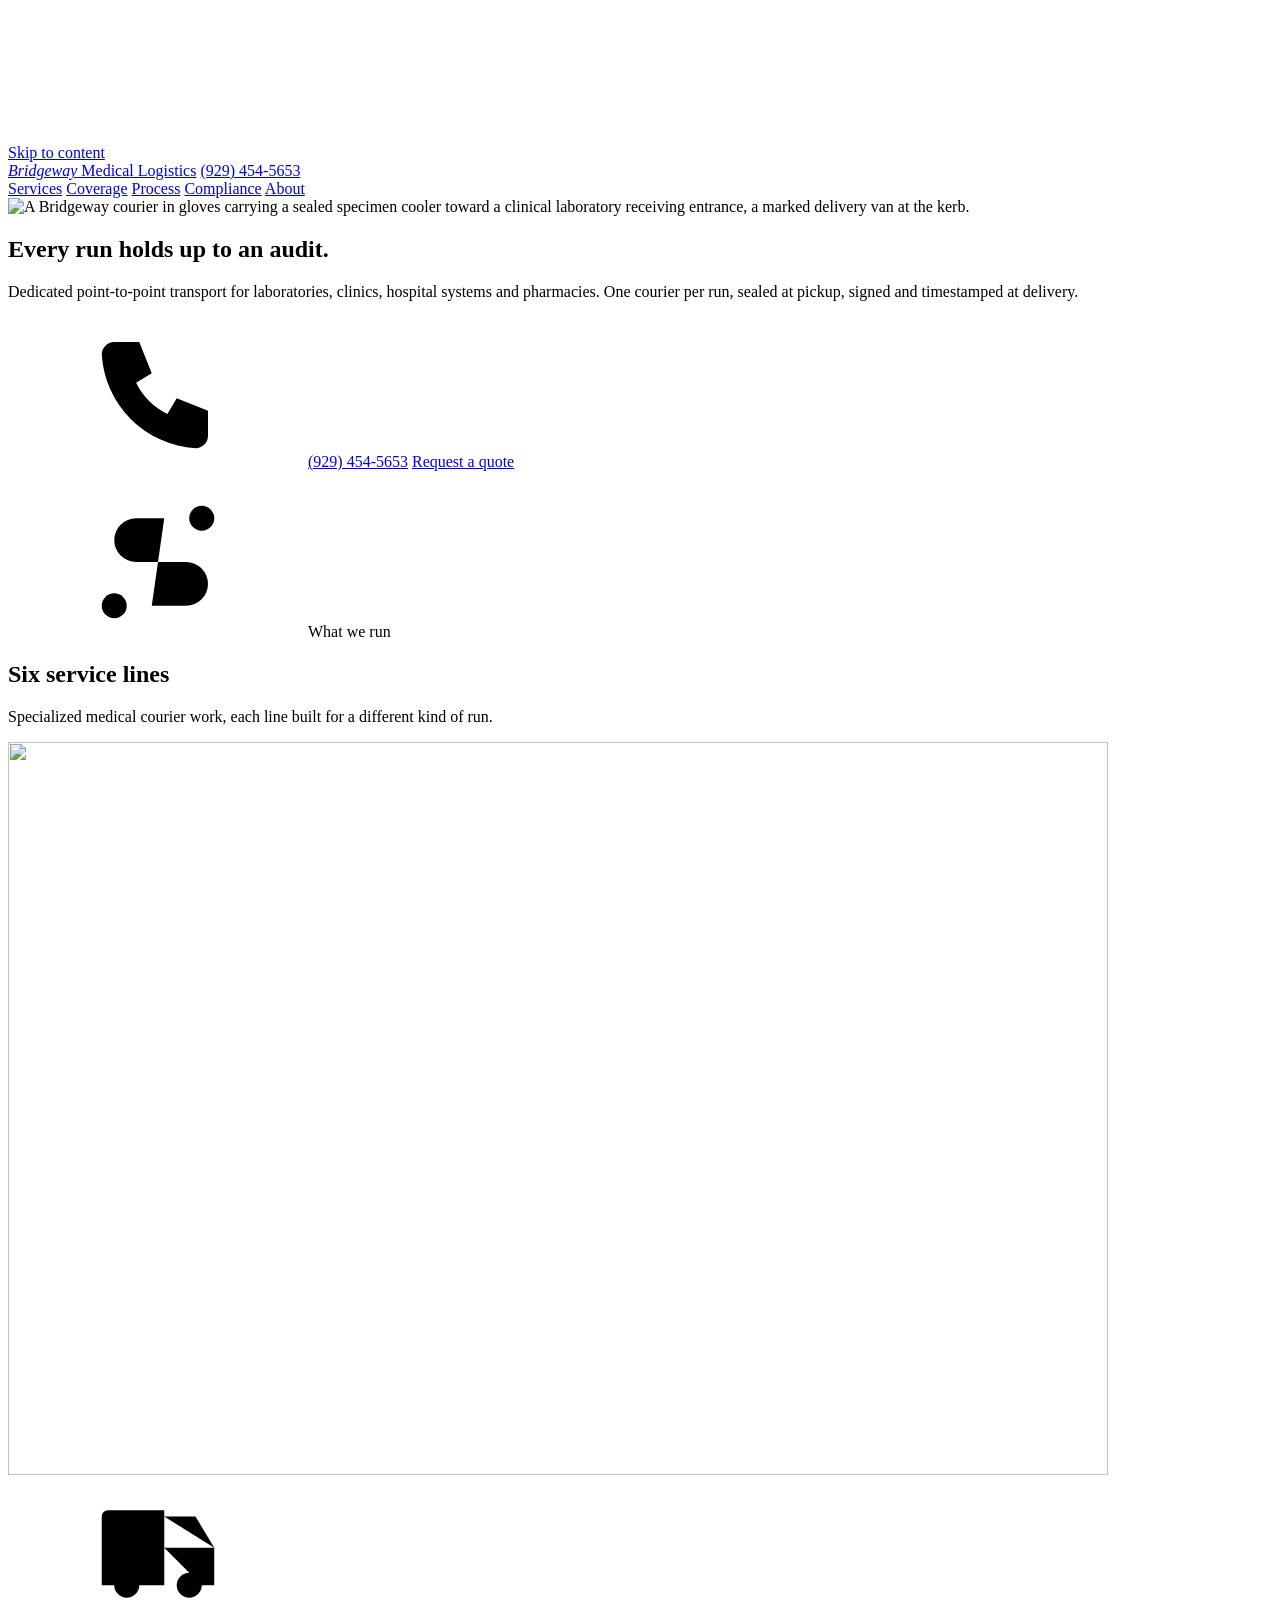
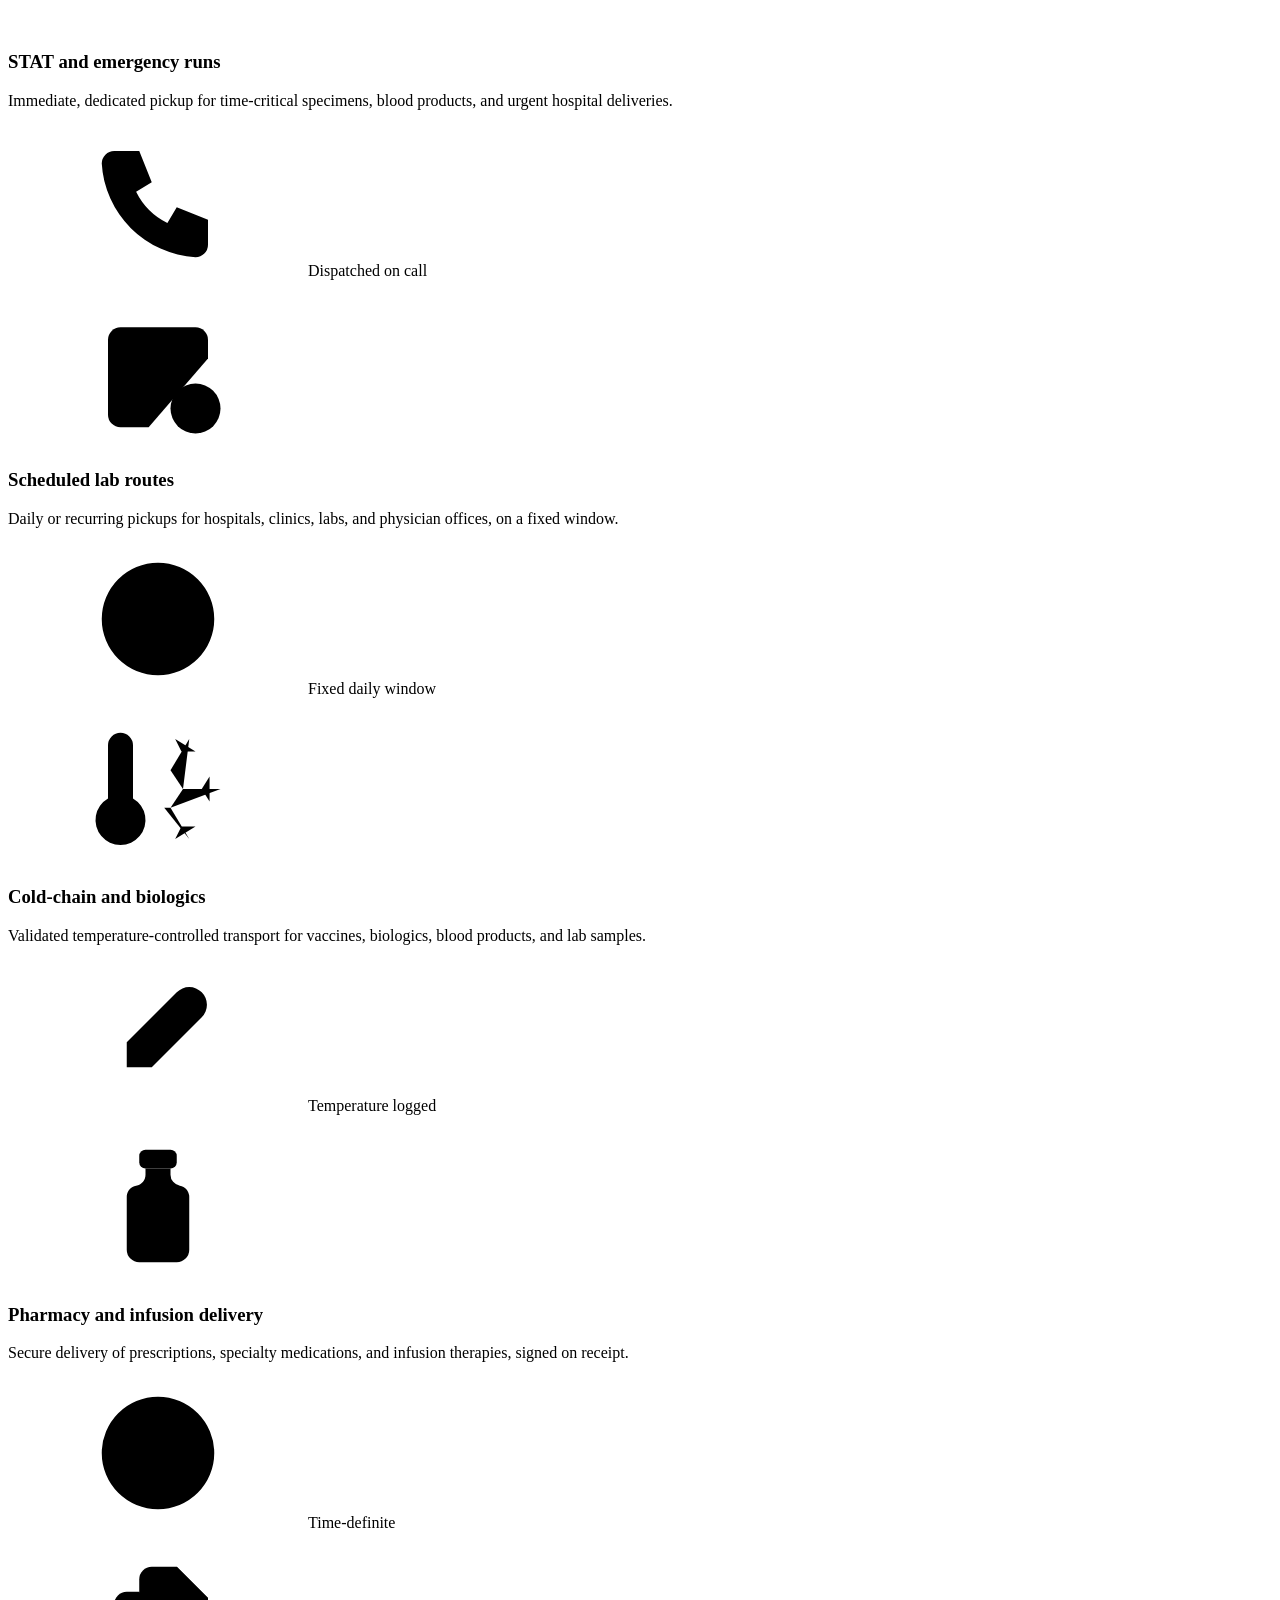
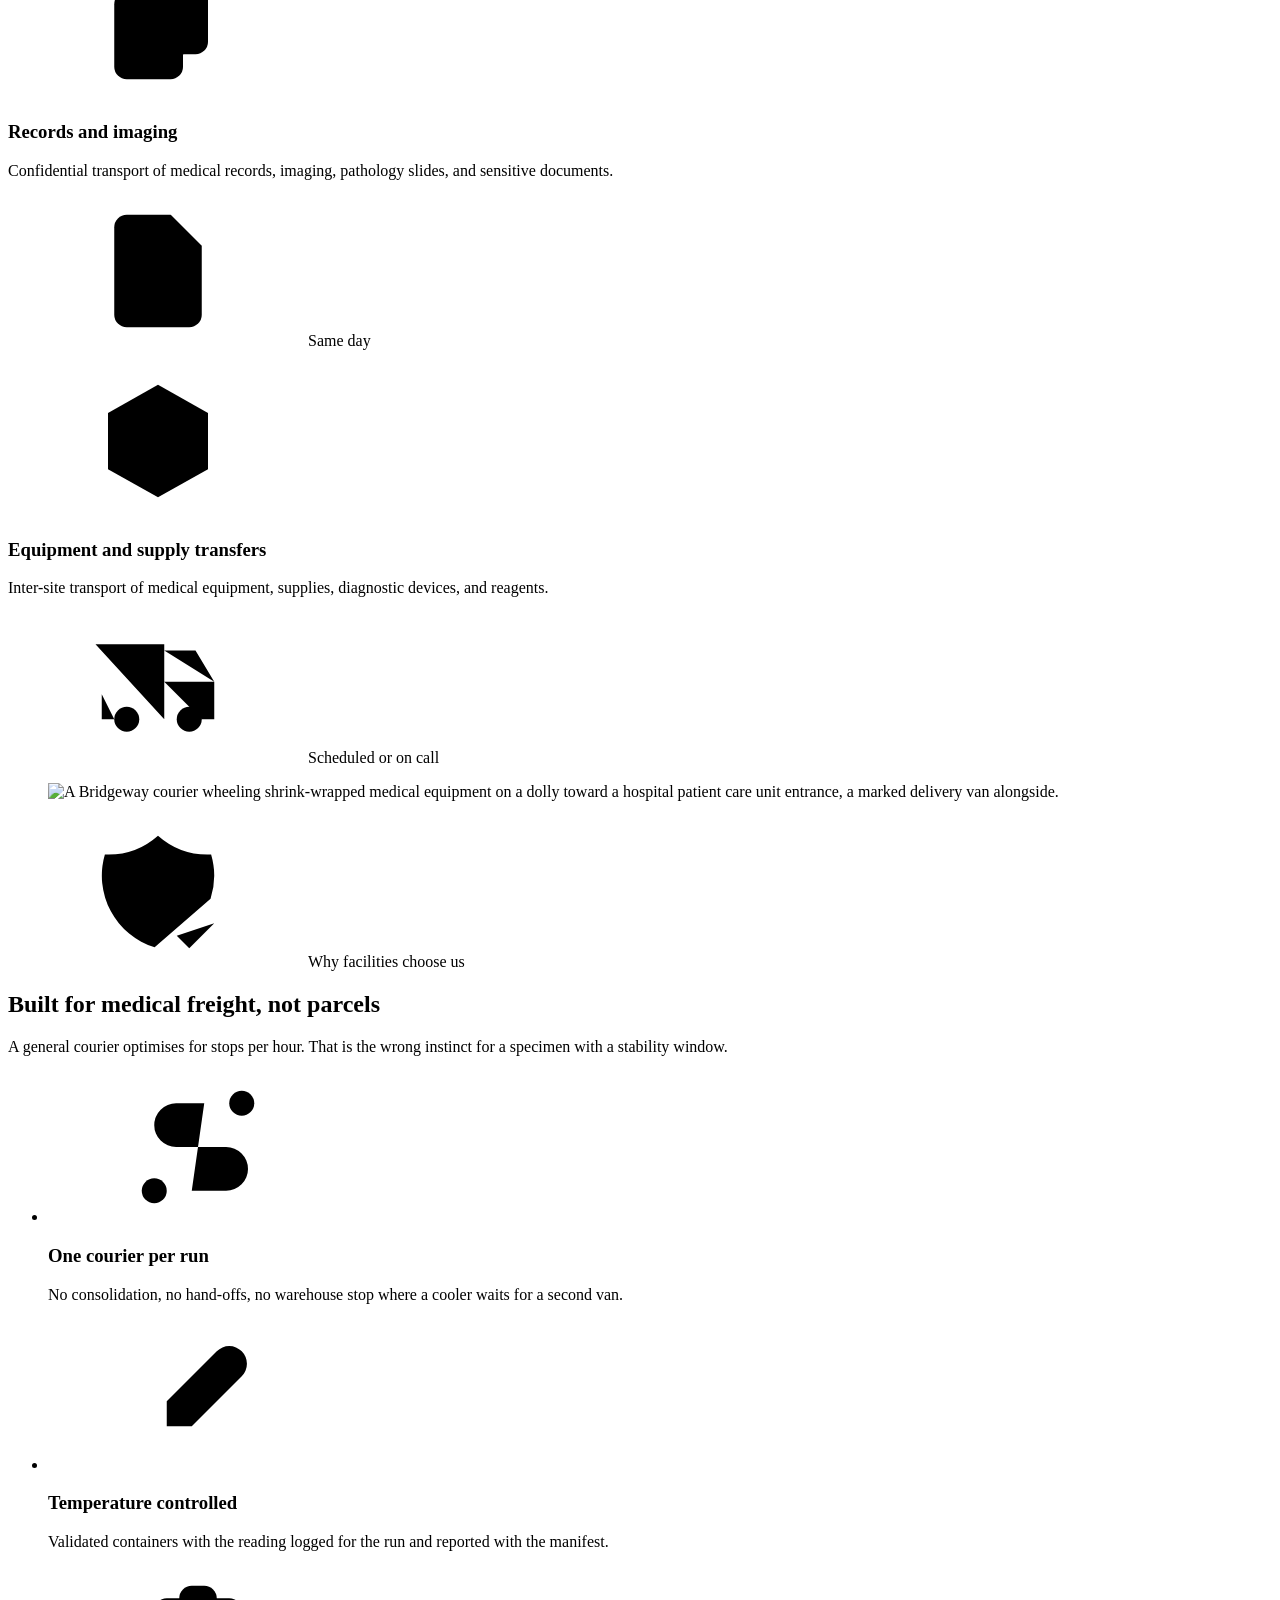
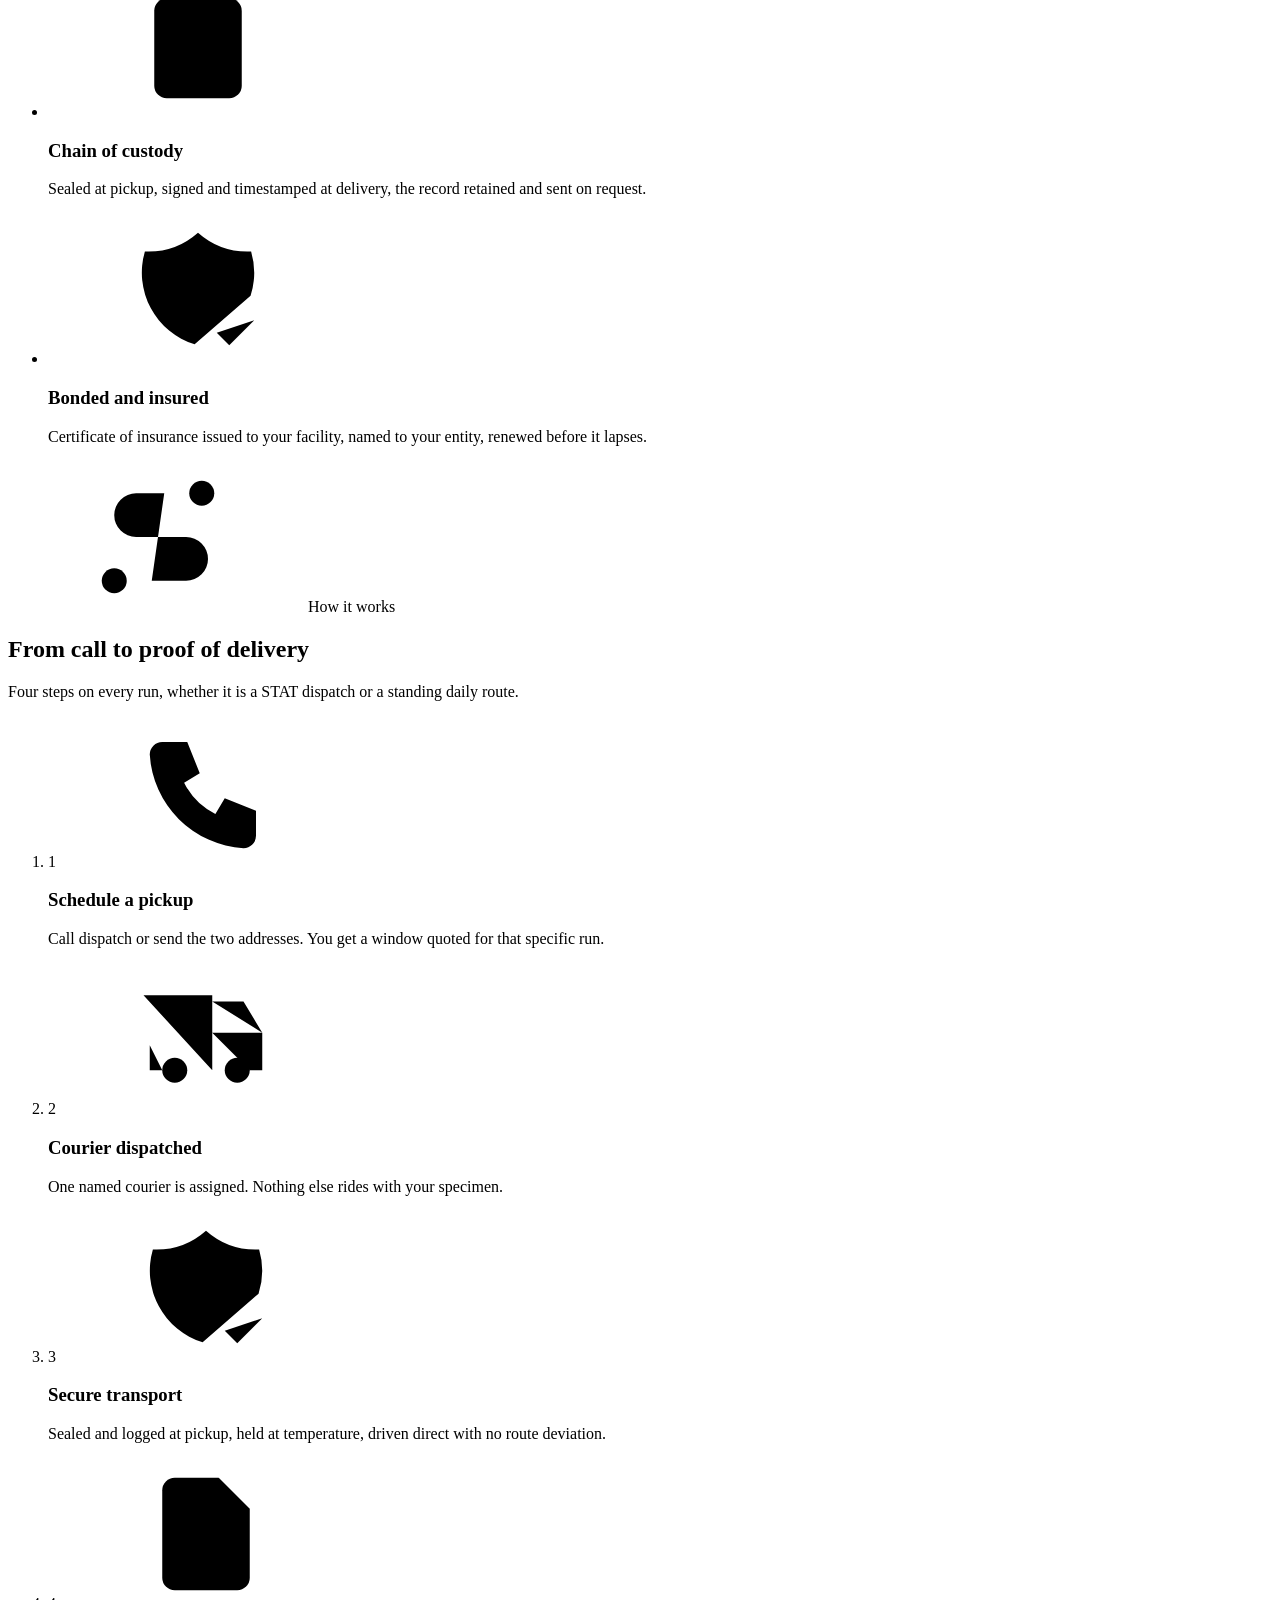
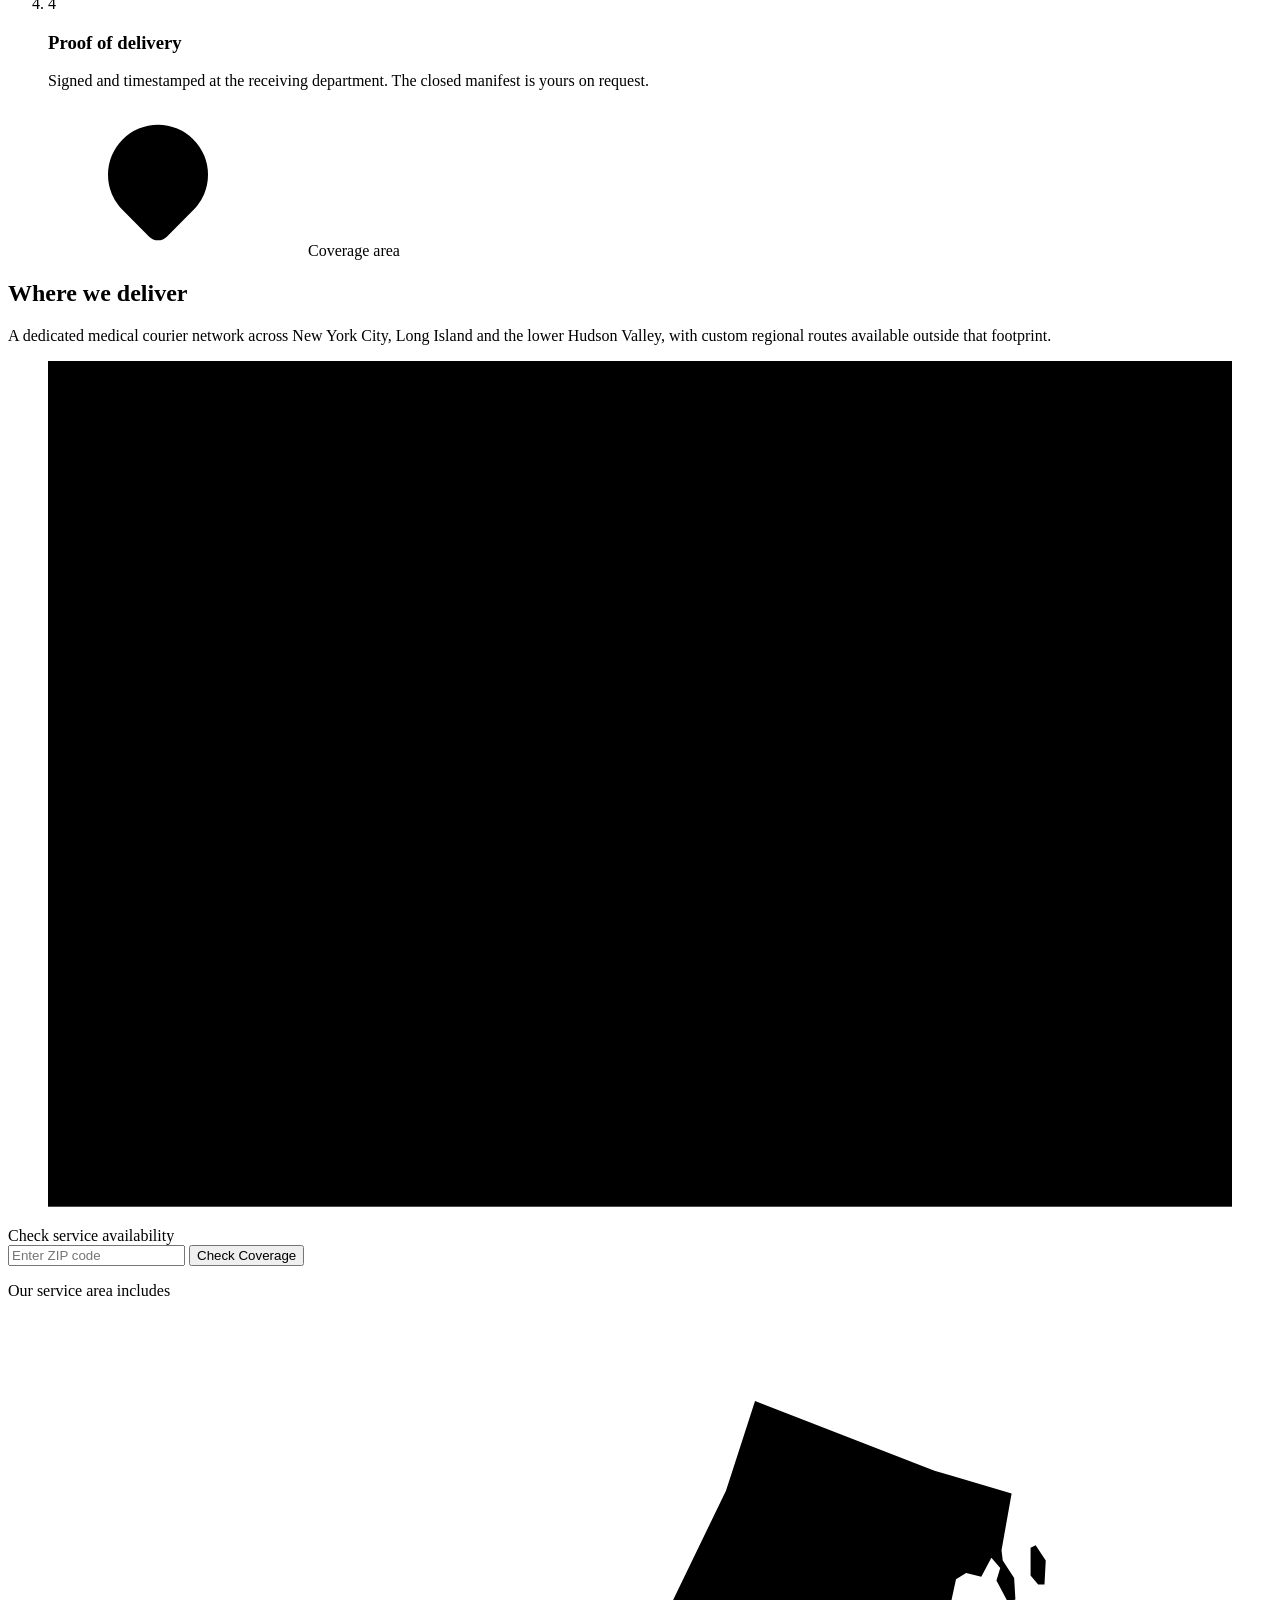
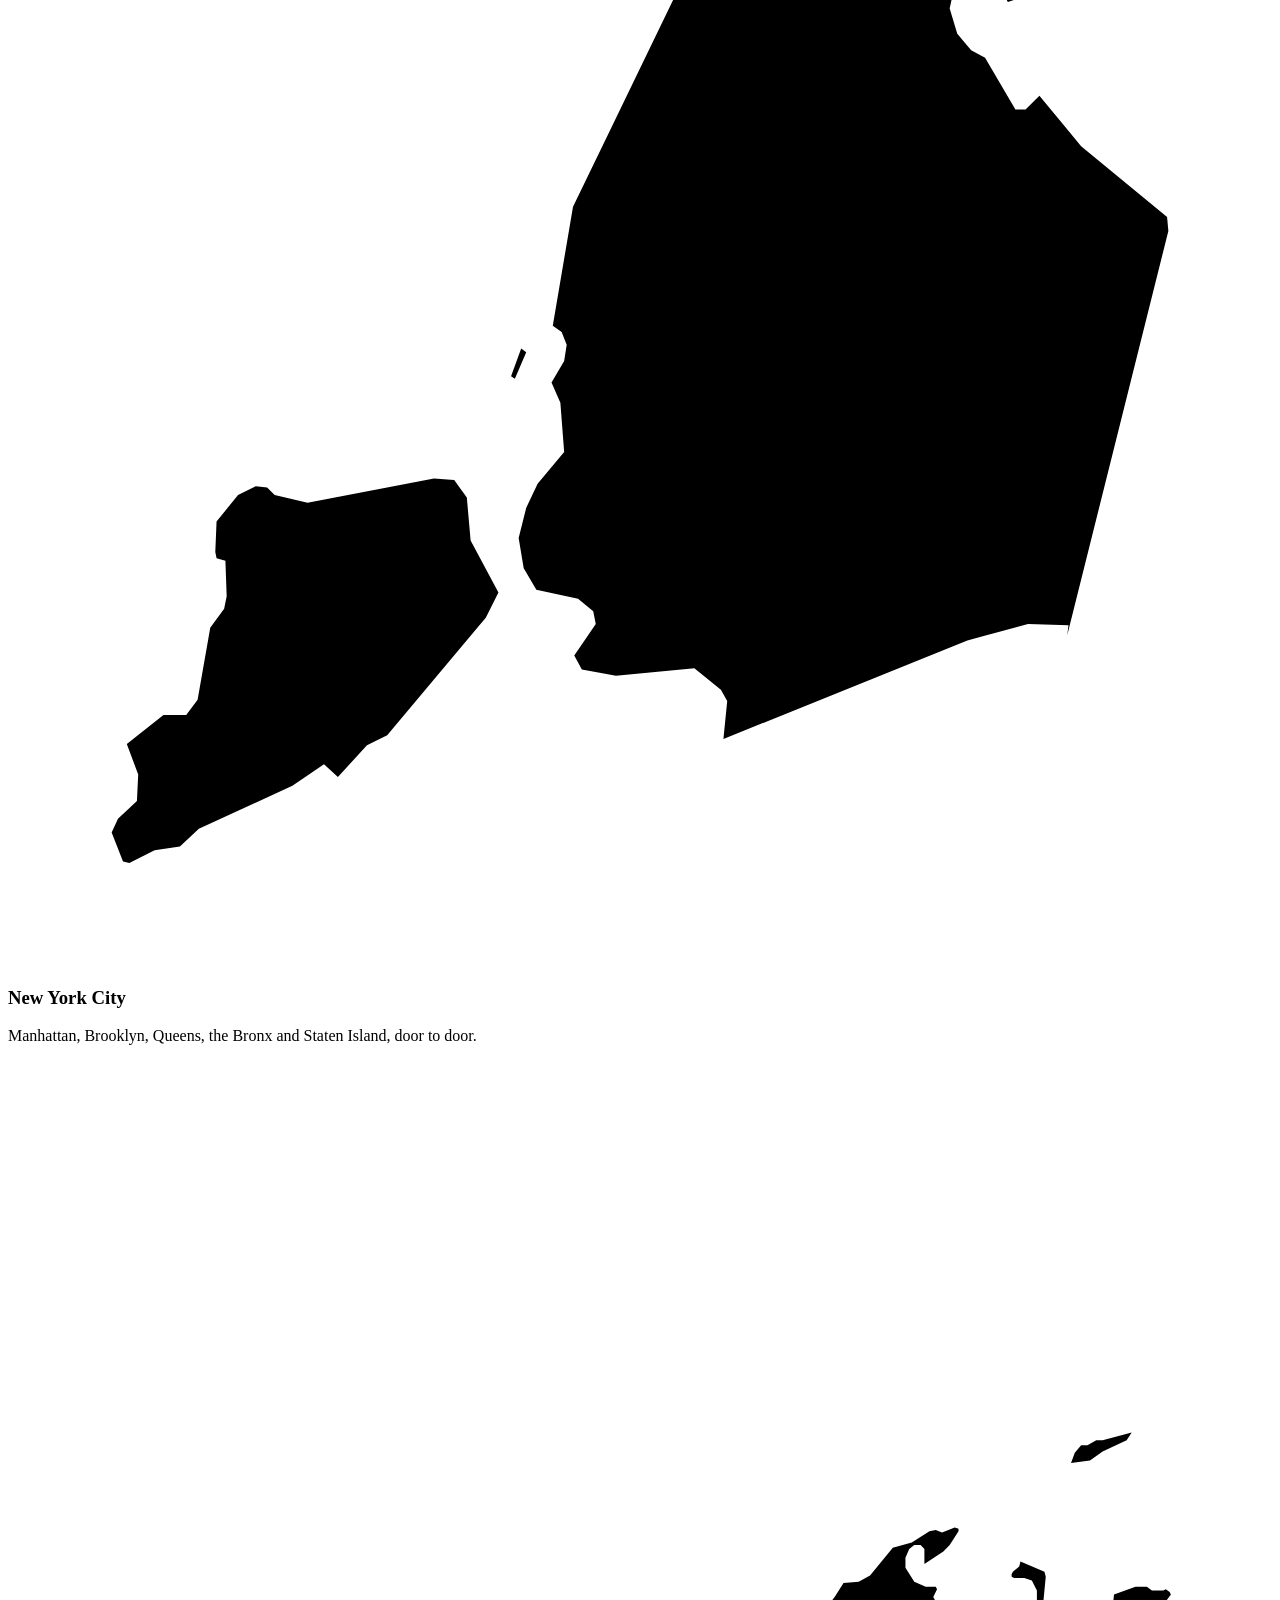
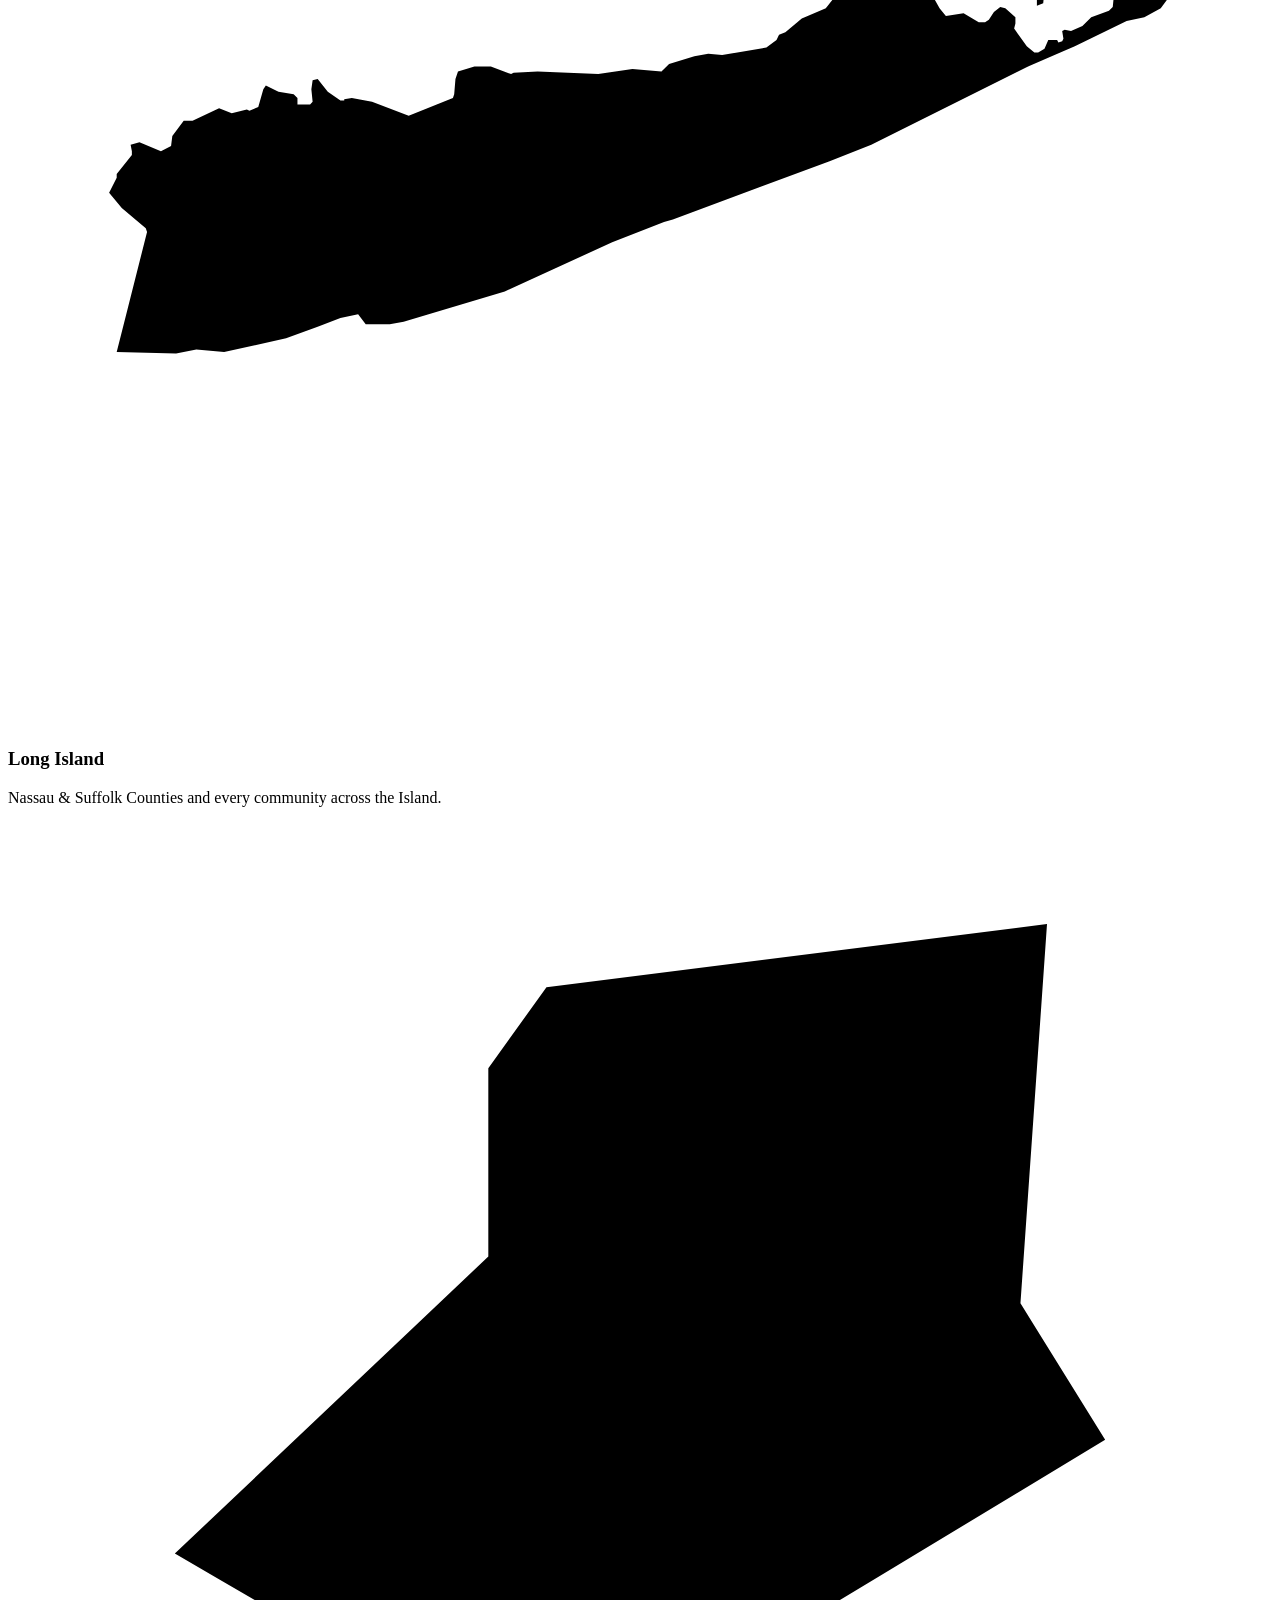
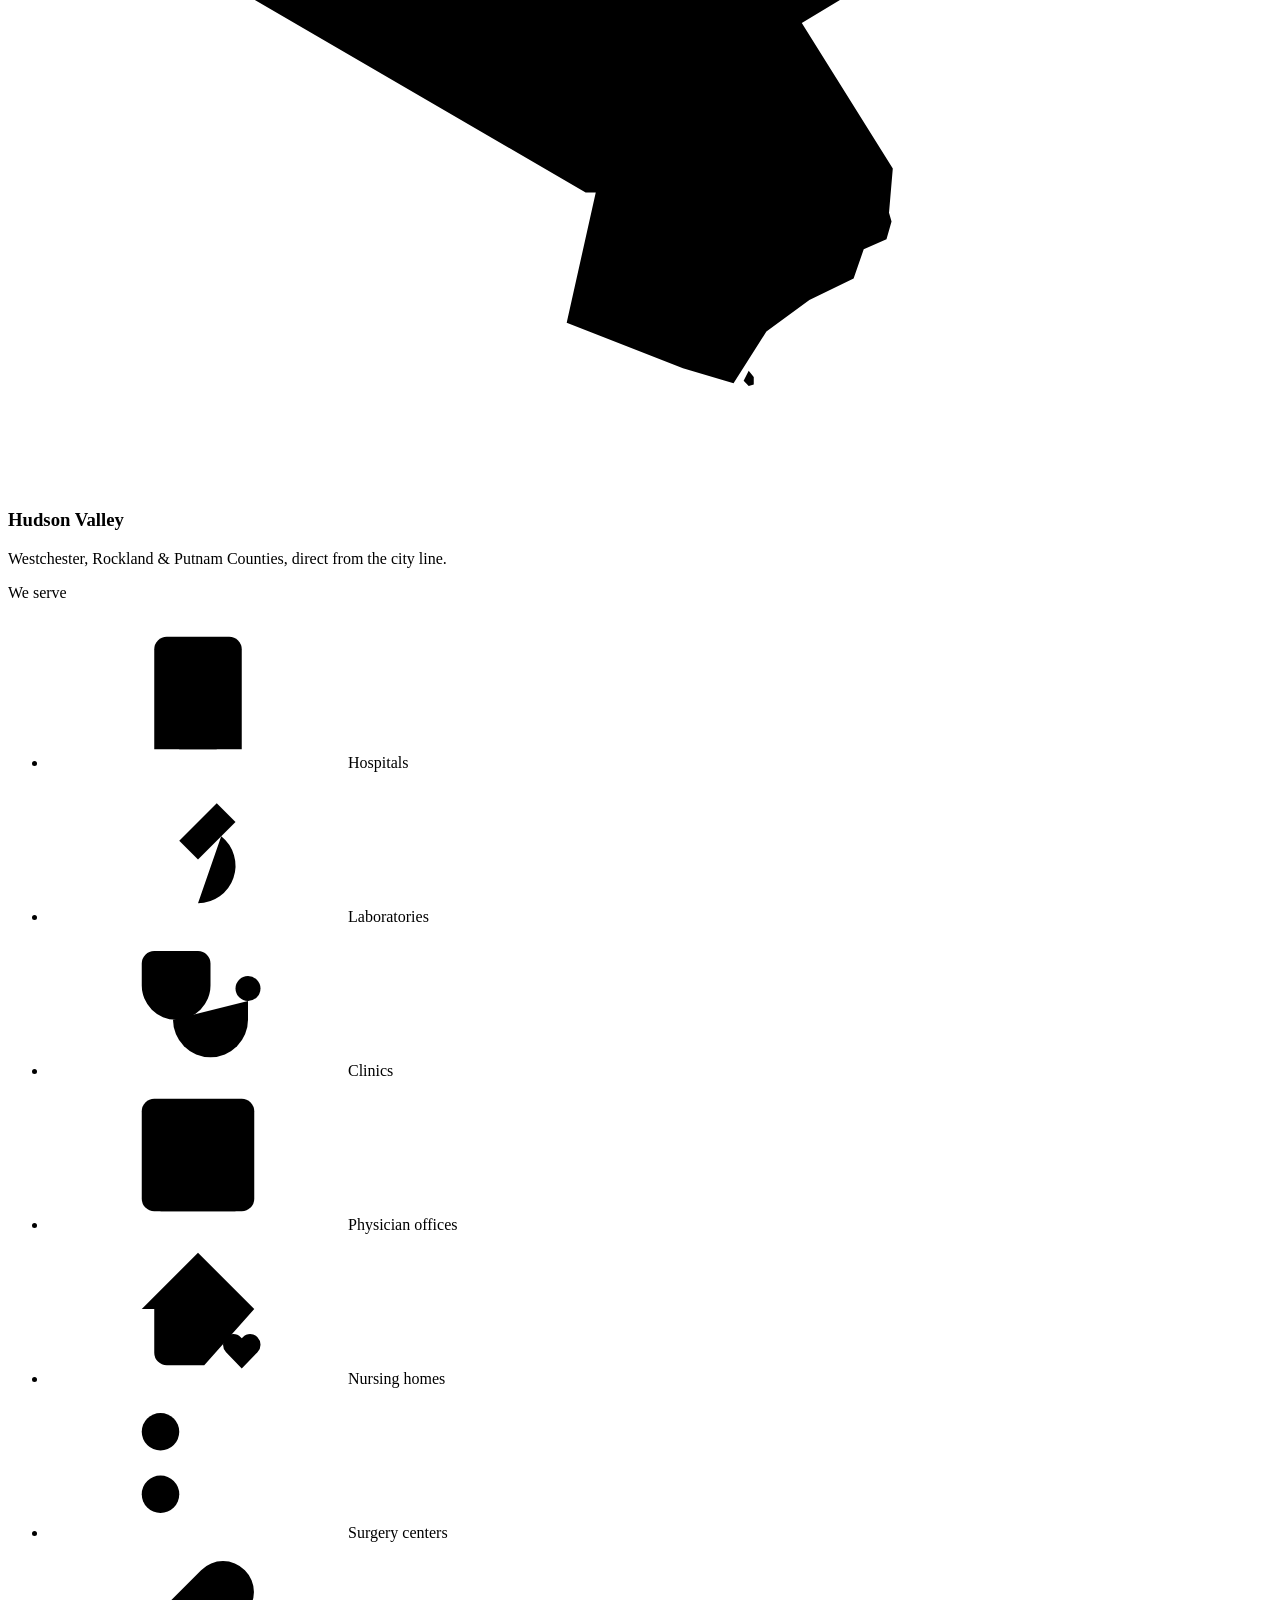
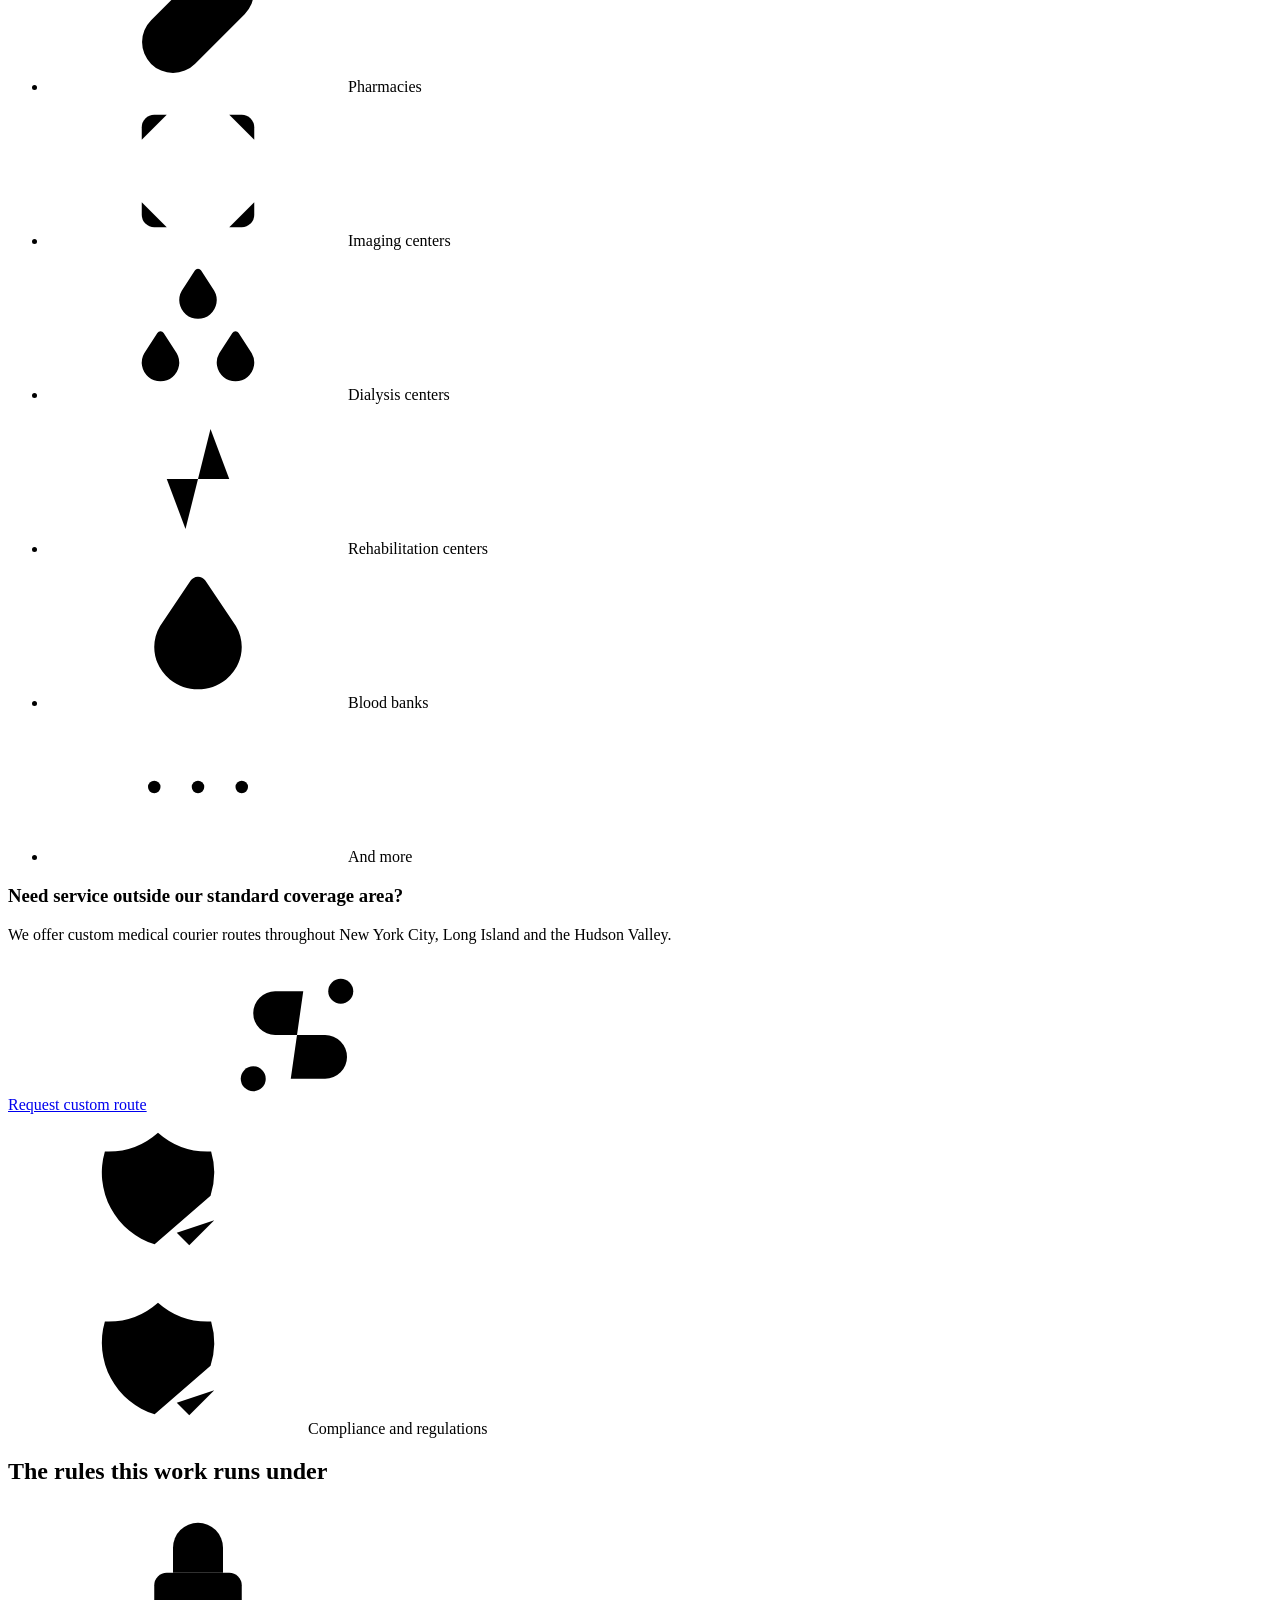
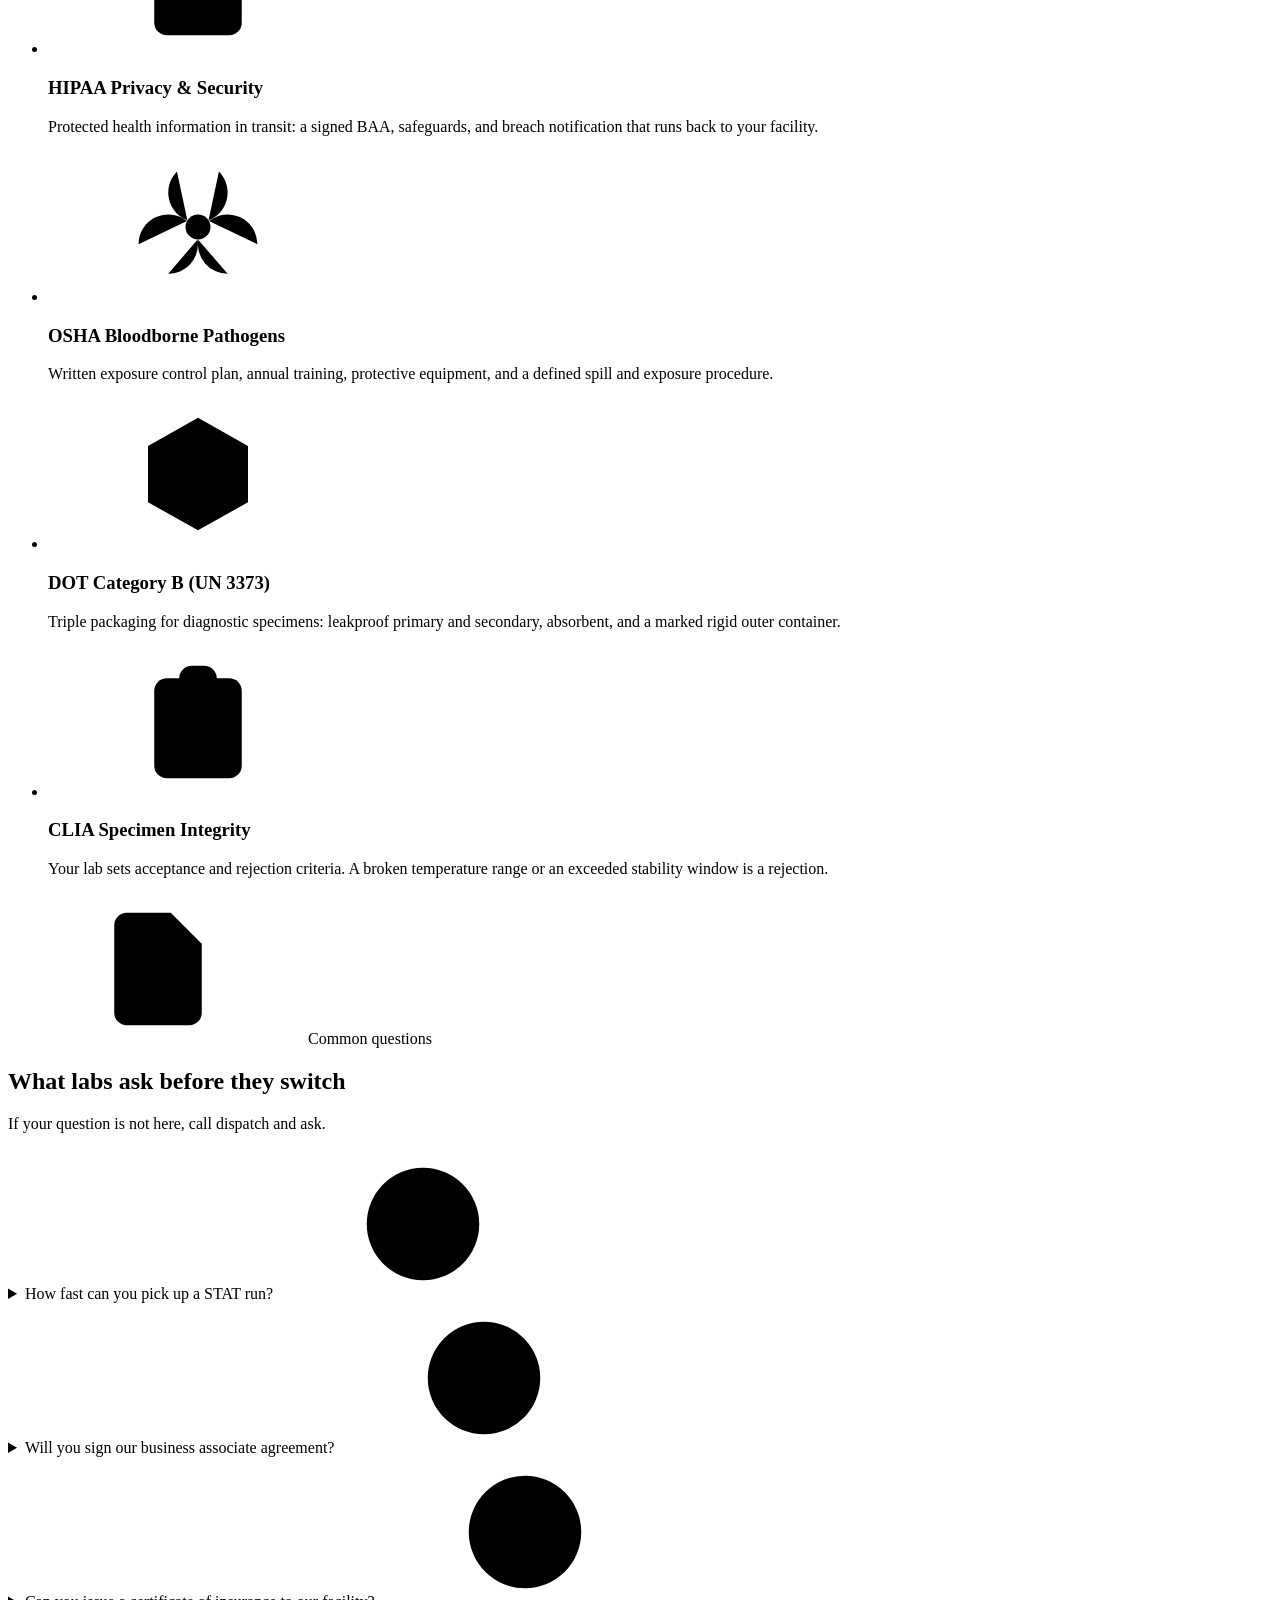
==== commit 9e5782a6: "Merge founder photo and enlarged-map changes into the Pages preview HTML taken from main and re-run " ====
--- a/index.html
+++ b/index.html
@@ -43,12 +43,12 @@
 <meta property="og:image:alt" content="A courier's gloved hands fastening a numbered security seal onto a sealed medical specimen transport cooler at the back of a cargo van.">
 <meta name="twitter:card" content="summary_large_image">
 
-<link rel="icon" href="/favicon.svg" type="image/svg+xml">
-<link rel="apple-touch-icon" href="/assets/img/apple-touch-icon.png">
+<link rel="icon" href="/joe-work/favicon.svg" type="image/svg+xml">
+<link rel="apple-touch-icon" href="/joe-work/assets/img/apple-touch-icon.png">
 <meta name="theme-color" content="#0B3C5D">
 
-<link rel="preload" href="/assets/fonts/librefranklin-var-latin.woff2" as="font" type="font/woff2" crossorigin>
-<link rel="stylesheet" href="/assets/css/site.css">
+<link rel="preload" href="/joe-work/assets/fonts/librefranklin-var-latin.woff2" as="font" type="font/woff2" crossorigin>
+<link rel="stylesheet" href="/joe-work/assets/css/site.css">
 
 <!-- Motion boot. Adding the class here (rather than from motion.js) is what
      prevents a flash of un-animated content: the hide rules apply on the very
@@ -77,14 +77,14 @@
 
 <header class="site-head">
   <div class="wrap site-head__inner">
-    <a class="brand" href="/"><em>Bridgeway</em>&nbsp;Medical Logistics</a>
+    <a class="brand" href="/joe-work/"><em>Bridgeway</em>&nbsp;Medical Logistics</a>
     <a class="headtel" href="tel:+19294545653" aria-label="Call dispatch at (929) 454-5653">(929) 454-5653</a>
     <nav class="nav" aria-label="Main">
       <a href="#services">Services</a>
       <a href="#coverage">Coverage</a>
       <a href="#how">Process</a>
       <a href="#compliance">Compliance</a>
-      <a href="/about.html">About</a>
+      <a href="/joe-work/about.html">About</a>
     </nav>
   </div>
 </header>
@@ -99,10 +99,10 @@
        ==================================================================== -->
   <section class="hero" aria-labelledby="hero-h">
     <picture class="hero__bg">
-      <source type="image/webp" srcset="/assets/img/lab-delivery-900.webp 900w, /assets/img/lab-delivery.webp 1536w"
+      <source type="image/webp" srcset="/joe-work/assets/img/lab-delivery-900.webp 900w, /joe-work/assets/img/lab-delivery.webp 1536w"
               sizes="100vw">
-      <img src="/assets/img/lab-delivery.jpg"
-           srcset="/assets/img/lab-delivery-900.jpg 900w, /assets/img/lab-delivery.jpg 1536w"
+      <img src="/joe-work/assets/img/lab-delivery.jpg"
+           srcset="/joe-work/assets/img/lab-delivery-900.jpg 900w, /joe-work/assets/img/lab-delivery.jpg 1536w"
            sizes="100vw" width="1536" height="1024" fetchpriority="high"
            alt="A Bridgeway courier in gloves carrying a sealed specimen cooler toward a clinical laboratory receiving entrance, a marked delivery van at the kerb.">
     </picture>
@@ -133,8 +133,8 @@
         </div>
         <div class="svc__photo" aria-hidden="true">
           <picture>
-            <source type="image/webp" srcset="/assets/img/coldchain.webp">
-            <img src="/assets/img/coldchain.jpg" width="1100" height="733" loading="lazy" alt="">
+            <source type="image/webp" srcset="/joe-work/assets/img/coldchain.webp">
+            <img src="/joe-work/assets/img/coldchain.jpg" width="1100" height="733" loading="lazy" alt="">
           </picture>
         </div>
       </div>
@@ -179,8 +179,8 @@
     <div class="wrap why__grid">
       <figure class="why__fig">
         <picture>
-          <source type="image/webp" srcset="/assets/img/equipment.webp">
-          <img src="/assets/img/equipment.jpg" width="760" height="507" loading="lazy"
+          <source type="image/webp" srcset="/joe-work/assets/img/equipment.webp">
+          <img src="/joe-work/assets/img/equipment.jpg" width="760" height="507" loading="lazy"
                alt="A Bridgeway courier wheeling shrink-wrapped medical equipment on a dolly toward a hospital patient care unit entrance, a marked delivery van alongside.">
         </picture>
       </figure>
@@ -468,7 +468,7 @@
         </div>
       </div>
 
-      <form class="form" id="quote-form" method="post" action="/api/quote.php" novalidate>
+      <form class="form" id="quote-form" method="post" action="/joe-work/api/quote.php" novalidate>
         <div class="honey" aria-hidden="true">
           <label for="website">Website</label>
           <input type="text" id="website" name="website" tabindex="-1" autocomplete="off">
@@ -609,7 +609,7 @@
           <li><a href="#how">How it works</a></li>
           <li><a href="#faq">FAQ</a></li>
           <li><a href="#compliance">Compliance</a></li>
-          <li><a href="/about.html">About</a></li>
+          <li><a href="/joe-work/about.html">About</a></li>
           <li><a href="#quote">Request a quote</a></li>
         </ul>
       </div>
@@ -622,10 +622,10 @@
   </div>
 </footer>
 
-<script src="/assets/js/vendor/gsap.min.js" defer></script>
-<script src="/assets/js/vendor/ScrollTrigger.min.js" defer></script>
-<script src="/assets/js/site.js" defer></script>
-<script src="/assets/js/motion.js" defer></script>
+<script src="/joe-work/assets/js/vendor/gsap.min.js" defer></script>
+<script src="/joe-work/assets/js/vendor/ScrollTrigger.min.js" defer></script>
+<script src="/joe-work/assets/js/site.js" defer></script>
+<script src="/joe-work/assets/js/motion.js" defer></script>
 
 <script type="application/ld+json">
 {
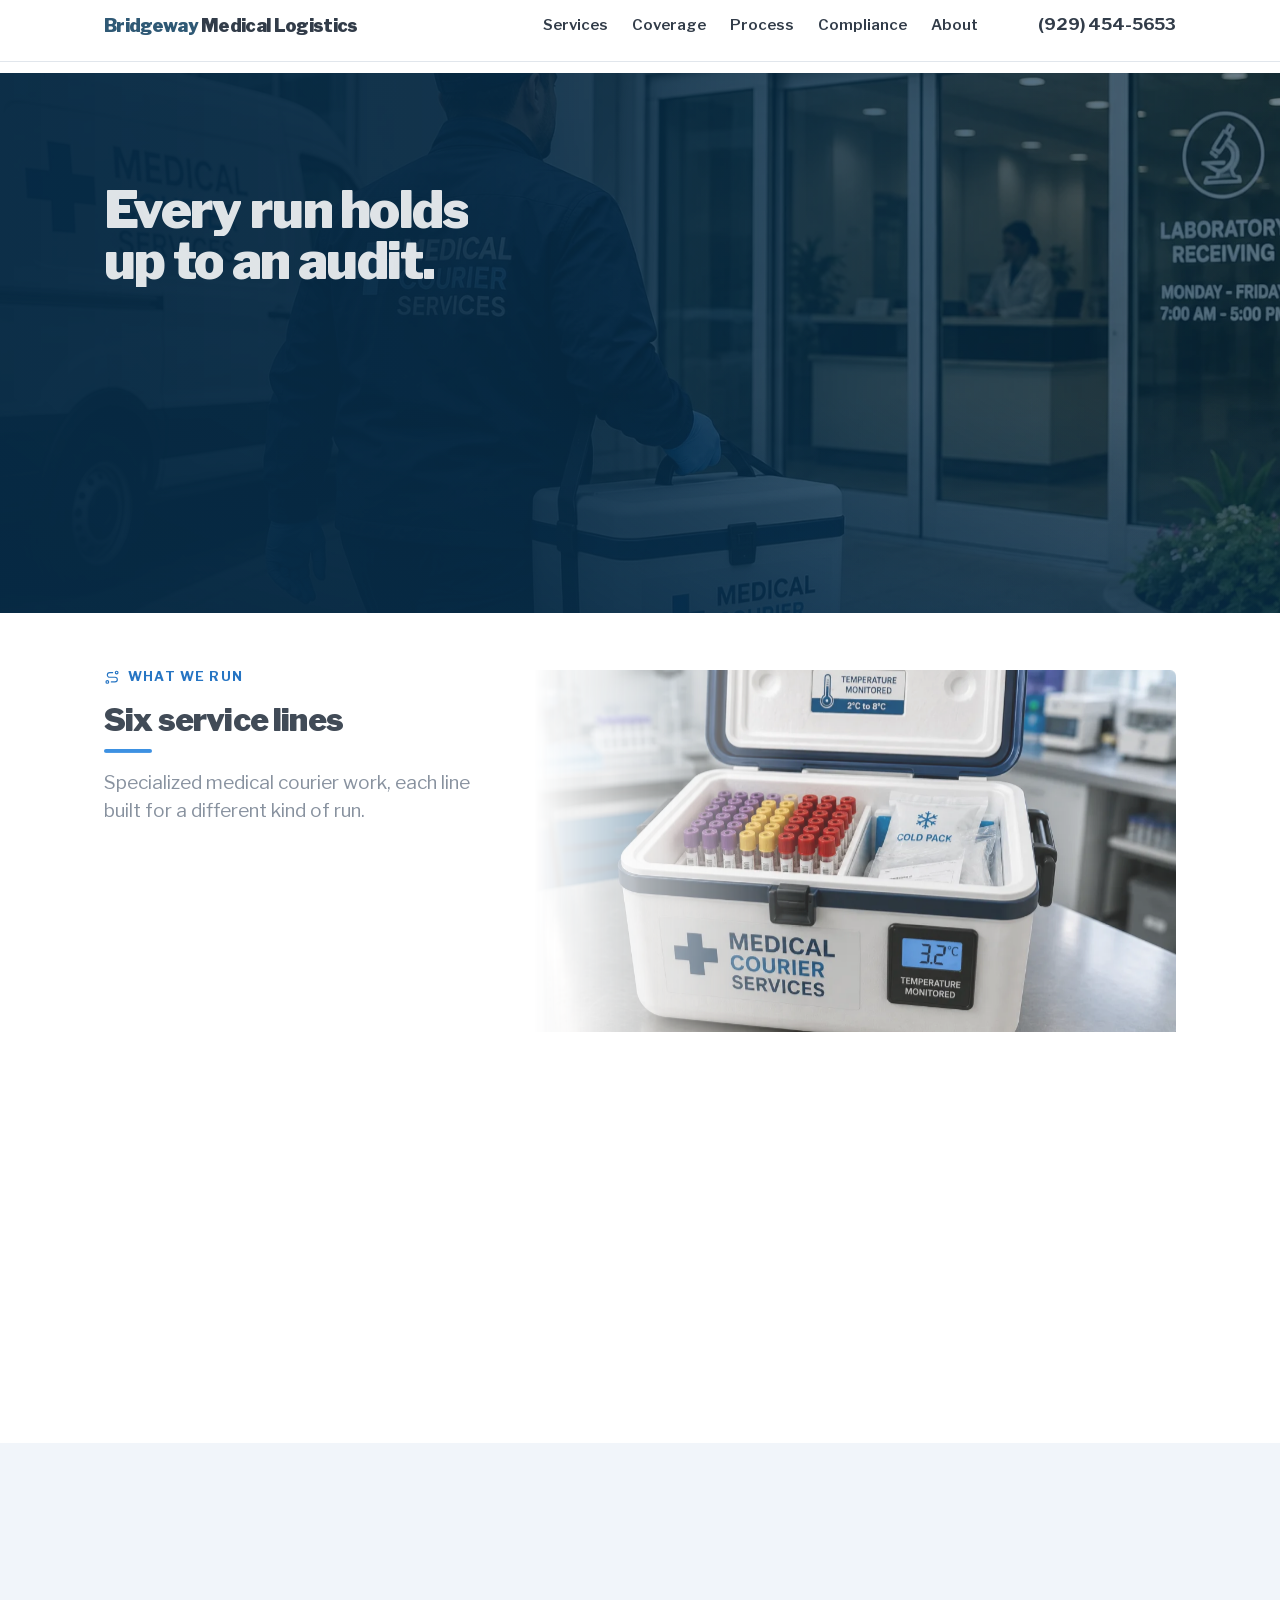
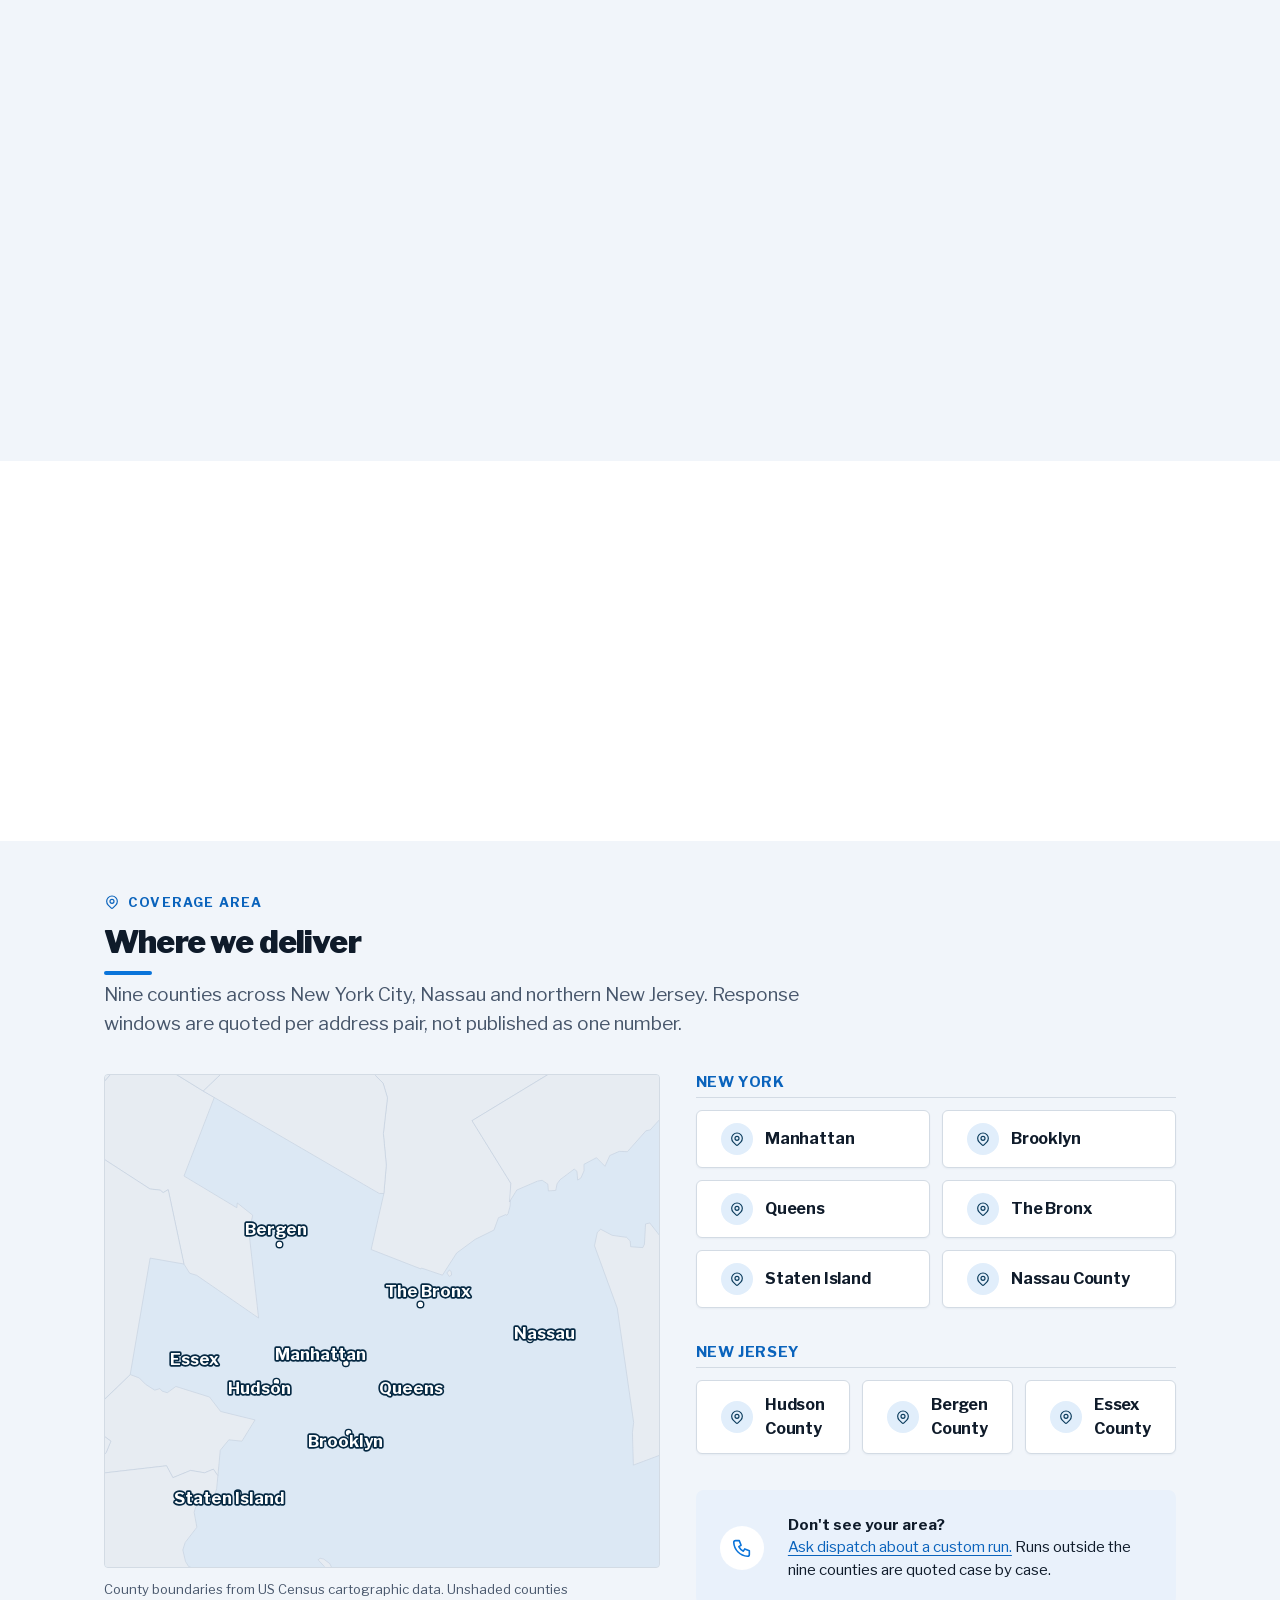
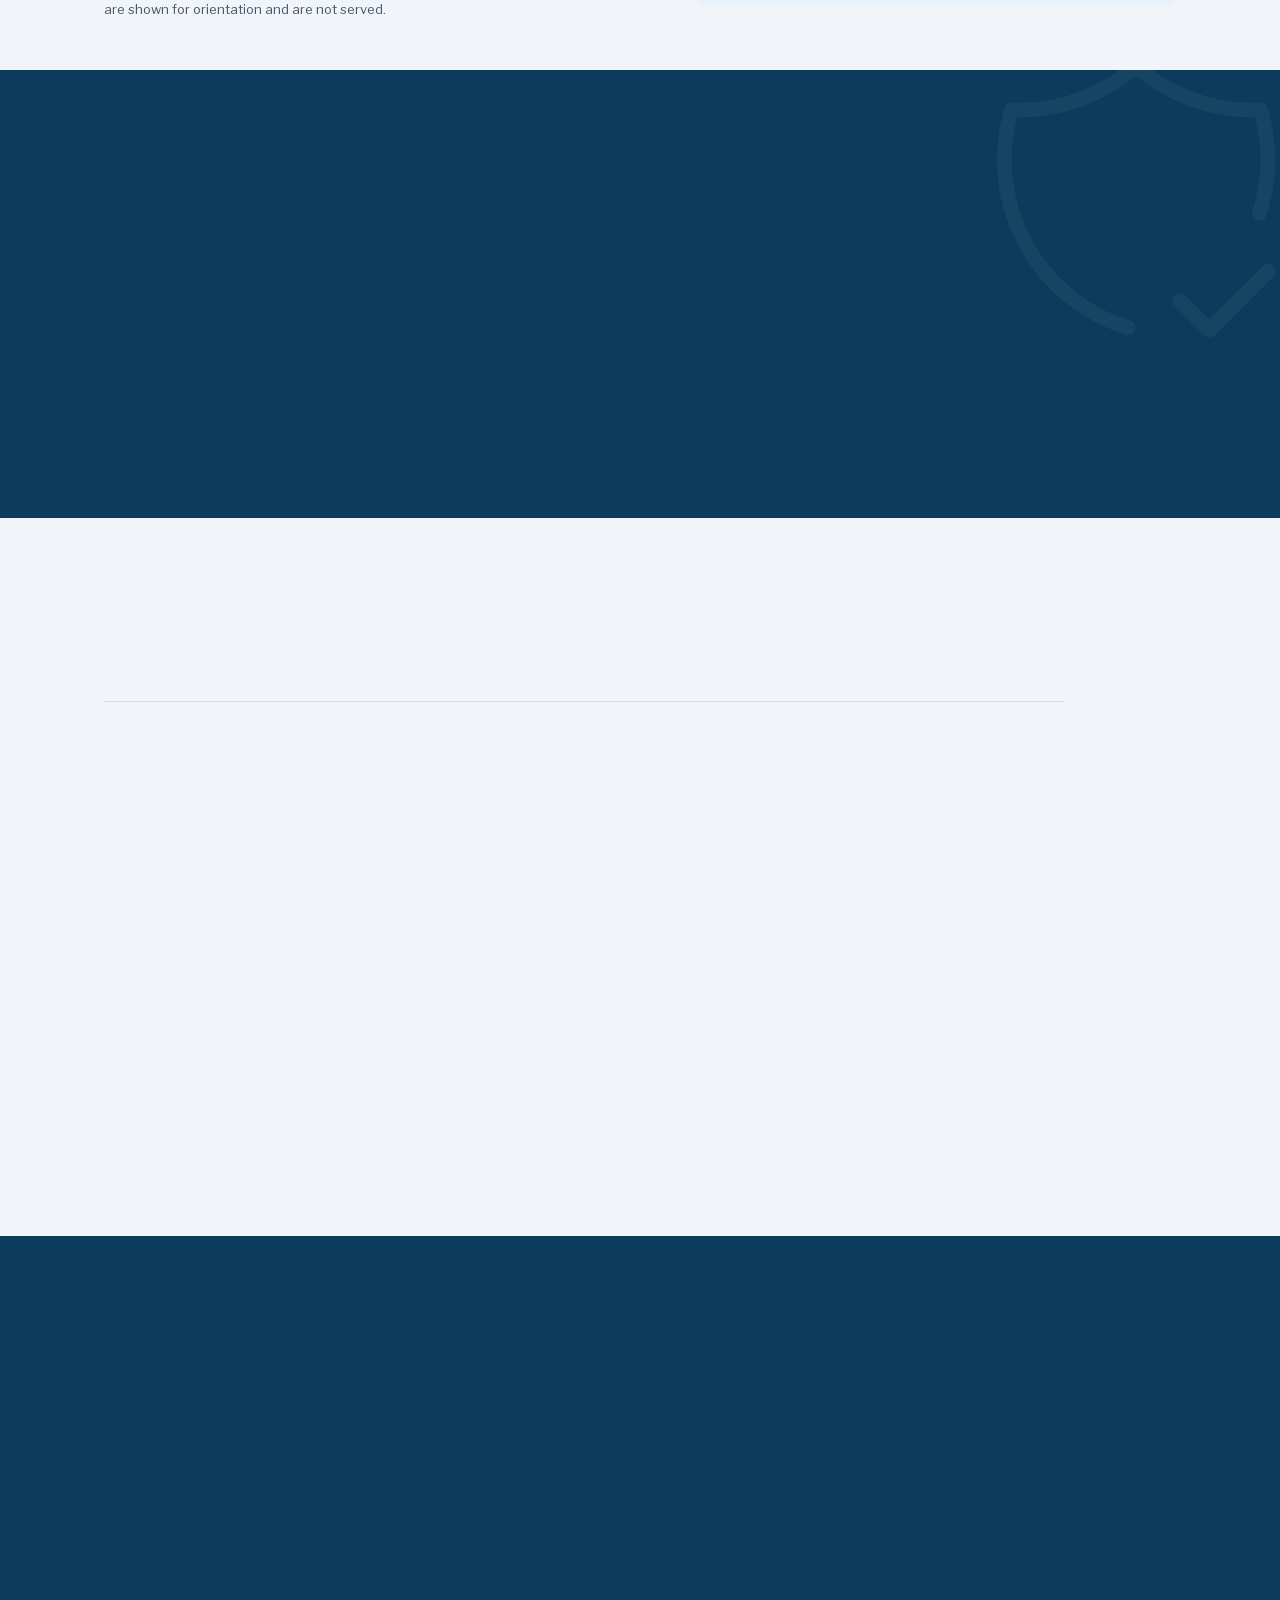
==== commit ea219148: "Fix mobile horizontal scroll from why__list overflow and hero bleed .why__list p used a ch-based max" ====
--- a/index.html
+++ b/index.html
@@ -4,8 +4,8 @@
 <meta charset="utf-8">
 <meta name="viewport" content="width=device-width, initial-scale=1">
 
-<title>Bridgeway Medical Logistics | Medical Courier, NYC and Long Island</title>
-<meta name="description" content="B2B medical courier for labs, clinics, hospital systems and pharmacies across New York City, Long Island and the Hudson Valley. STAT specimen transport, scheduled lab routes, cold-chain pharma, records under chain of custody.">
+<title>Bridgeway Medical Logistics | Medical Courier, NYC and New Jersey</title>
+<meta name="description" content="B2B medical courier for labs, clinics, hospital systems and pharmacies across the five boroughs, Nassau County and northern New Jersey. STAT specimen transport, scheduled lab routes, cold-chain pharma, records under chain of custody.">
 <link rel="canonical" href="https://bridgewayml.com/">
 
 <!-- ==========================================================================
@@ -34,8 +34,8 @@
 
 <meta property="og:type" content="website">
 <meta property="og:site_name" content="Bridgeway Medical Logistics">
-<meta property="og:title" content="Bridgeway Medical Logistics | Medical Courier, NYC and Long Island">
-<meta property="og:description" content="STAT specimen transport, scheduled lab routes and cold-chain pharma across New York City, Long Island and the Hudson Valley. Documented chain of custody on every run.">
+<meta property="og:title" content="Bridgeway Medical Logistics | Medical Courier, NYC and New Jersey">
+<meta property="og:description" content="STAT specimen transport, scheduled lab routes and cold-chain pharma across the five boroughs, Nassau County and northern New Jersey. Documented chain of custody on every run.">
 <meta property="og:url" content="https://bridgewayml.com/">
 <meta property="og:image" content="https://bridgewayml.com/assets/img/og-cover.jpg">
 <meta property="og:image:width" content="1200">
@@ -43,12 +43,12 @@
 <meta property="og:image:alt" content="A courier's gloved hands fastening a numbered security seal onto a sealed medical specimen transport cooler at the back of a cargo van.">
 <meta name="twitter:card" content="summary_large_image">
 
-<link rel="icon" href="/joe-work/favicon.svg" type="image/svg+xml">
-<link rel="apple-touch-icon" href="/joe-work/assets/img/apple-touch-icon.png">
+<link rel="icon" href="/favicon.svg" type="image/svg+xml">
+<link rel="apple-touch-icon" href="/assets/img/apple-touch-icon.png">
 <meta name="theme-color" content="#0B3C5D">
 
-<link rel="preload" href="/joe-work/assets/fonts/librefranklin-var-latin.woff2" as="font" type="font/woff2" crossorigin>
-<link rel="stylesheet" href="/joe-work/assets/css/site.css">
+<link rel="preload" href="/assets/fonts/librefranklin-var-latin.woff2" as="font" type="font/woff2" crossorigin>
+<link rel="stylesheet" href="/assets/css/site.css">
 
 <!-- Motion boot. Adding the class here (rather than from motion.js) is what
      prevents a flash of un-animated content: the hide rules apply on the very
@@ -72,19 +72,19 @@
 
 <!-- Tabler Icons (MIT). Inlined as one sprite: no extra request, no icon
      font, and no hand-rolled paths. Referenced by id from each section below. -->
-<svg class="sprite" aria-hidden="true" focusable="false"><symbol id="i-ambulance" viewBox="0 0 24 24"><path d="M5 17a2 2 0 1 0 4 0a2 2 0 1 0 -4 0" /> <path d="M15 17a2 2 0 1 0 4 0a2 2 0 1 0 -4 0" /> <path d="M5 17h-2v-11a1 1 0 0 1 1 -1h9v12m-4 0h6m4 0h2v-6h-8m0 -5h5l3 5" /> <path d="M6 10h4m-2 -2v4" /></symbol><symbol id="i-calendar-clock" viewBox="0 0 24 24"><path d="M10.5 21h-4.5a2 2 0 0 1 -2 -2v-12a2 2 0 0 1 2 -2h12a2 2 0 0 1 2 2v3" /> <path d="M16 3v4" /> <path d="M8 3v4" /> <path d="M4 11h10" /> <path d="M14 18a4 4 0 1 0 8 0a4 4 0 1 0 -8 0" /> <path d="M18 16.5v1.5l.5 .5" /></symbol><symbol id="i-temperature-snow" viewBox="0 0 24 24"><path d="M4 13.5a4 4 0 1 0 4 0v-8.5a2 2 0 1 0 -4 0v8.5" /> <path d="M4 9h4" /> <path d="M14.75 4l1 2h2.25" /> <path d="M17 4l-3 5l2 3" /> <path d="M20.25 10l-1.25 2l1.25 2" /> <path d="M22 12h-6l-2 3" /> <path d="M18 18h-2.25l-1 2" /> <path d="M17 20l-3 -5h-1" /> <path d="M12 9l2.088 .008" /></symbol><symbol id="i-vaccine-bottle" viewBox="0 0 24 24"><path d="M9 4a1 1 0 0 1 1 -1h4a1 1 0 0 1 1 1v1a1 1 0 0 1 -1 1h-4a1 1 0 0 1 -1 -1l0 -1" /> <path d="M10 6v.98c0 .877 -.634 1.626 -1.5 1.77c-.866 .144 -1.5 .893 -1.5 1.77v8.48a2 2 0 0 0 2 2h6a2 2 0 0 0 2 -2v-8.48c0 -.877 -.634 -1.626 -1.5 -1.77a1.795 1.795 0 0 1 -1.5 -1.77v-.98" /> <path d="M7 12h10" /> <path d="M7 18h10" /> <path d="M11 15h2" /></symbol><symbol id="i-files" viewBox="0 0 24 24"><path d="M15 3v4a1 1 0 0 0 1 1h4" /> <path d="M18 17h-7a2 2 0 0 1 -2 -2v-10a2 2 0 0 1 2 -2h4l5 5v7a2 2 0 0 1 -2 2" /> <path d="M16 17v2a2 2 0 0 1 -2 2h-7a2 2 0 0 1 -2 -2v-10a2 2 0 0 1 2 -2h2" /></symbol><symbol id="i-package" viewBox="0 0 24 24"><path d="M12 3l8 4.5l0 9l-8 4.5l-8 -4.5l0 -9l8 -4.5" /> <path d="M12 12l8 -4.5" /> <path d="M12 12l0 9" /> <path d="M12 12l-8 -4.5" /> <path d="M16 5.25l-8 4.5" /></symbol><symbol id="i-lock" viewBox="0 0 24 24"><path d="M5 13a2 2 0 0 1 2 -2h10a2 2 0 0 1 2 2v6a2 2 0 0 1 -2 2h-10a2 2 0 0 1 -2 -2v-6" /> <path d="M11 16a1 1 0 1 0 2 0a1 1 0 0 0 -2 0" /> <path d="M8 11v-4a4 4 0 1 1 8 0v4" /></symbol><symbol id="i-biohazard" viewBox="0 0 24 24"><path d="M10 12a2 2 0 1 0 4 0a2 2 0 1 0 -4 0" /> <path d="M11.939 14c0 .173 .048 .351 .056 .533l0 .217a4.75 4.75 0 0 1 -4.533 4.745l-.217 0m-4.75 -4.75a4.75 4.75 0 0 1 7.737 -3.693m6.513 8.443a4.75 4.75 0 0 1 -4.69 -5.503l-.06 0m1.764 -2.944a4.75 4.75 0 0 1 7.731 3.477l0 .217m-11.195 -3.813a4.75 4.75 0 0 1 -1.828 -7.624l.164 -.172m6.718 0a4.75 4.75 0 0 1 -1.665 7.798" /></symbol><symbol id="i-box" viewBox="0 0 24 24"><path d="M12 3l8 4.5l0 9l-8 4.5l-8 -4.5l0 -9l8 -4.5" /> <path d="M12 12l8 -4.5" /> <path d="M12 12l0 9" /> <path d="M12 12l-8 -4.5" /></symbol><symbol id="i-clipboard-check" viewBox="0 0 24 24"><path d="M9 5h-2a2 2 0 0 0 -2 2v12a2 2 0 0 0 2 2h10a2 2 0 0 0 2 -2v-12a2 2 0 0 0 -2 -2h-2" /> <path d="M9 5a2 2 0 0 1 2 -2h2a2 2 0 0 1 2 2a2 2 0 0 1 -2 2h-2a2 2 0 0 1 -2 -2" /> <path d="M9 14l2 2l4 -4" /></symbol><symbol id="i-shield-check" viewBox="0 0 24 24"><path d="M11.46 20.846a12 12 0 0 1 -7.96 -14.846a12 12 0 0 0 8.5 -3a12 12 0 0 0 8.5 3a12 12 0 0 1 -.09 7.06" /> <path d="M15 19l2 2l4 -4" /></symbol><symbol id="i-clock-hour-4" viewBox="0 0 24 24"><path d="M3 12a9 9 0 1 0 18 0a9 9 0 1 0 -18 0" /> <path d="M12 12l3 2" /> <path d="M12 7v5" /></symbol><symbol id="i-headset" viewBox="0 0 24 24"><path d="M4 14v-3a8 8 0 1 1 16 0v3" /> <path d="M18 19c0 1.657 -2.686 3 -6 3" /> <path d="M4 14a2 2 0 0 1 2 -2h1a2 2 0 0 1 2 2v3a2 2 0 0 1 -2 2h-1a2 2 0 0 1 -2 -2v-3" /> <path d="M15 14a2 2 0 0 1 2 -2h1a2 2 0 0 1 2 2v3a2 2 0 0 1 -2 2h-1a2 2 0 0 1 -2 -2v-3" /></symbol><symbol id="i-map-pin" viewBox="0 0 24 24"><path d="M9 11a3 3 0 1 0 6 0a3 3 0 0 0 -6 0" /> <path d="M17.657 16.657l-4.243 4.243a2 2 0 0 1 -2.827 0l-4.244 -4.243a8 8 0 1 1 11.314 0" /></symbol><symbol id="i-phone" viewBox="0 0 24 24"><path d="M5 4h4l2 5l-2.5 1.5a11 11 0 0 0 5 5l1.5 -2.5l5 2v4a2 2 0 0 1 -2 2a16 16 0 0 1 -15 -15a2 2 0 0 1 2 -2" /></symbol><symbol id="i-circle-check" viewBox="0 0 24 24"><path d="M3 12a9 9 0 1 0 18 0a9 9 0 1 0 -18 0" /> <path d="M9 12l2 2l4 -4" /></symbol><symbol id="i-hourglass-high" viewBox="0 0 24 24"><path d="M6.5 7h11" /> <path d="M6 20v-2a6 6 0 1 1 12 0v2a1 1 0 0 1 -1 1h-10a1 1 0 0 1 -1 -1" /> <path d="M6 4v2a6 6 0 1 0 12 0v-2a1 1 0 0 0 -1 -1h-10a1 1 0 0 0 -1 1" /></symbol><symbol id="i-snowflake" viewBox="0 0 24 24"><path d="M10 4l2 1l2 -1" /> <path d="M12 2v6.5l3 1.72" /> <path d="M17.928 6.268l.134 2.232l1.866 1.232" /> <path d="M20.66 7l-5.629 3.25l.01 3.458" /> <path d="M19.928 14.268l-1.866 1.232l-.134 2.232" /> <path d="M20.66 17l-5.629 -3.25l-2.99 1.738" /> <path d="M14 20l-2 -1l-2 1" /> <path d="M12 22v-6.5l-3 -1.72" /> <path d="M6.072 17.732l-.134 -2.232l-1.866 -1.232" /> <path d="M3.34 17l5.629 -3.25l-.01 -3.458" /> <path d="M4.072 9.732l1.866 -1.232l.134 -2.232" /> <path d="M3.34 7l5.629 3.25l2.99 -1.738" /></symbol><symbol id="i-thermometer" viewBox="0 0 24 24"><path d="M19 5a2.828 2.828 0 0 1 0 4l-8 8h-4v-4l8 -8a2.828 2.828 0 0 1 4 0" /> <path d="M16 7l-1.5 -1.5" /> <path d="M13 10l-1.5 -1.5" /> <path d="M10 13l-1.5 -1.5" /> <path d="M7 17l-3 3" /></symbol><symbol id="i-route" viewBox="0 0 24 24"><path d="M3 19a2 2 0 1 0 4 0a2 2 0 0 0 -4 0" /> <path d="M19 7a2 2 0 1 0 0 -4a2 2 0 0 0 0 4" /> <path d="M11 19h5.5a3.5 3.5 0 0 0 0 -7h-8a3.5 3.5 0 0 1 0 -7h4.5" /></symbol><symbol id="i-file-check" viewBox="0 0 24 24"><path d="M14 3v4a1 1 0 0 0 1 1h4" /> <path d="M17 21h-10a2 2 0 0 1 -2 -2v-14a2 2 0 0 1 2 -2h7l5 5v11a2 2 0 0 1 -2 2" /> <path d="M9 15l2 2l4 -4" /></symbol><symbol id="i-truck-delivery" viewBox="0 0 24 24"><path d="M5 17a2 2 0 1 0 4 0a2 2 0 1 0 -4 0" /> <path d="M15 17a2 2 0 1 0 4 0a2 2 0 1 0 -4 0" /> <path d="M5 17h-2v-4m-1 -8h11v12m-4 0h6m4 0h2v-6h-8m0 -5h5l3 5" /> <path d="M3 9l4 0" /></symbol><symbol id="i-building-hospital" viewBox="0 0 24 24"><path d="M3 21l18 0" /> <path d="M5 21v-16a2 2 0 0 1 2 -2h10a2 2 0 0 1 2 2v16" /> <path d="M9 21v-4a2 2 0 0 1 2 -2h2a2 2 0 0 1 2 2v4" /> <path d="M10 9l4 0" /> <path d="M12 7l0 4" /></symbol><symbol id="i-microscope" viewBox="0 0 24 24"><path d="M5 21h14" /> <path d="M6 18h2" /> <path d="M7 18v3" /> <path d="M9 11l3 3l6 -6l-3 -3l-6 6" /> <path d="M10.5 12.5l-1.5 1.5" /> <path d="M17 3l3 3" /> <path d="M12 21a6 6 0 0 0 3.715 -10.712" /></symbol><symbol id="i-pill" viewBox="0 0 24 24"><path d="M4.5 12.5l8 -8a4.94 4.94 0 0 1 7 7l-8 8a4.94 4.94 0 0 1 -7 -7" /> <path d="M8.5 8.5l7 7" /></symbol><symbol id="i-stethoscope" viewBox="0 0 24 24"><path d="M6 4h-1a2 2 0 0 0 -2 2v3.5a5.5 5.5 0 0 0 11 0v-3.5a2 2 0 0 0 -2 -2h-1" /> <path d="M8 15a6 6 0 1 0 12 0v-3" /> <path d="M11 3v2" /> <path d="M6 3v2" /> <path d="M18 10a2 2 0 1 0 4 0a2 2 0 1 0 -4 0" /></symbol><symbol id="i-user-square" viewBox="0 0 24 24"><path d="M9 10a3 3 0 1 0 6 0a3 3 0 0 0 -6 0" /> <path d="M6 21v-1a4 4 0 0 1 4 -4h4a4 4 0 0 1 4 4v1" /> <path d="M3 5a2 2 0 0 1 2 -2h14a2 2 0 0 1 2 2v14a2 2 0 0 1 -2 2h-14a2 2 0 0 1 -2 -2v-14" /></symbol><symbol id="i-scissors" viewBox="0 0 24 24"><path d="M3 7a3 3 0 1 0 6 0a3 3 0 1 0 -6 0" /> <path d="M3 17a3 3 0 1 0 6 0a3 3 0 1 0 -6 0" /> <path d="M8.6 8.6l10.4 10.4" /> <path d="M8.6 15.4l10.4 -10.4" /></symbol><symbol id="i-home-heart" viewBox="0 0 24 24"><path d="M21 12l-9 -9l-9 9h2v7a2 2 0 0 0 2 2h6" /> <path d="M9 21v-6a2 2 0 0 1 2 -2h2c.39 0 .754 .112 1.061 .304" /> <path d="M19 21.5l2.518 -2.58a1.74 1.74 0 0 0 0 -2.413a1.627 1.627 0 0 0 -2.346 0l-.168 .172l-.168 -.172a1.627 1.627 0 0 0 -2.346 0a1.74 1.74 0 0 0 0 2.412l2.51 2.59l0 -.009" /></symbol><symbol id="i-scan" viewBox="0 0 24 24"><path d="M5 12h14" /> <path d="M3 7v-2a2 2 0 0 1 2 -2h2" /> <path d="M3 17v2a2 2 0 0 0 2 2h2" /> <path d="M17 3h2a2 2 0 0 1 2 2v2" /> <path d="M17 21h2a2 2 0 0 0 2 -2v-2" /></symbol><symbol id="i-droplet" viewBox="0 0 24 24"><path d="M7.502 19.423c2.602 2.105 6.395 2.105 8.996 0c2.602 -2.105 3.262 -5.708 1.566 -8.546l-4.89 -7.26c-.42 -.625 -1.287 -.803 -1.936 -.397a1.376 1.376 0 0 0 -.41 .397l-4.893 7.26c-1.695 2.838 -1.035 6.441 1.567 8.546" /></symbol><symbol id="i-activity" viewBox="0 0 24 24"><path d="M3 12h4l3 8l4 -16l3 8h4" /></symbol><symbol id="i-droplets" viewBox="0 0 24 24"><path d="M4.072 20.3a2.999 2.999 0 0 0 3.856 0a3.002 3.002 0 0 0 .67 -3.798l-2.095 -3.227a.6 .6 0 0 0 -1.005 0l-2.098 3.227a3.003 3.003 0 0 0 .671 3.798" /> <path d="M16.072 20.3a2.999 2.999 0 0 0 3.856 0a3.002 3.002 0 0 0 .67 -3.798l-2.095 -3.227a.6 .6 0 0 0 -1.005 0l-2.098 3.227a3.003 3.003 0 0 0 .671 3.798" /> <path d="M10.072 10.3a2.999 2.999 0 0 0 3.856 0a3.002 3.002 0 0 0 .67 -3.798l-2.095 -3.227a.6 .6 0 0 0 -1.005 0l-2.098 3.227a3.003 3.003 0 0 0 .671 3.798l.001 0" /></symbol><symbol id="i-dots" viewBox="0 0 24 24"><path d="M4 12a1 1 0 1 0 2 0a1 1 0 1 0 -2 0" /> <path d="M11 12a1 1 0 1 0 2 0a1 1 0 1 0 -2 0" /> <path d="M18 12a1 1 0 1 0 2 0a1 1 0 1 0 -2 0" /></symbol></svg>
+<svg class="sprite" aria-hidden="true" focusable="false"><symbol id="i-ambulance" viewBox="0 0 24 24"><path d="M5 17a2 2 0 1 0 4 0a2 2 0 1 0 -4 0" /> <path d="M15 17a2 2 0 1 0 4 0a2 2 0 1 0 -4 0" /> <path d="M5 17h-2v-11a1 1 0 0 1 1 -1h9v12m-4 0h6m4 0h2v-6h-8m0 -5h5l3 5" /> <path d="M6 10h4m-2 -2v4" /></symbol><symbol id="i-calendar-clock" viewBox="0 0 24 24"><path d="M10.5 21h-4.5a2 2 0 0 1 -2 -2v-12a2 2 0 0 1 2 -2h12a2 2 0 0 1 2 2v3" /> <path d="M16 3v4" /> <path d="M8 3v4" /> <path d="M4 11h10" /> <path d="M14 18a4 4 0 1 0 8 0a4 4 0 1 0 -8 0" /> <path d="M18 16.5v1.5l.5 .5" /></symbol><symbol id="i-temperature-snow" viewBox="0 0 24 24"><path d="M4 13.5a4 4 0 1 0 4 0v-8.5a2 2 0 1 0 -4 0v8.5" /> <path d="M4 9h4" /> <path d="M14.75 4l1 2h2.25" /> <path d="M17 4l-3 5l2 3" /> <path d="M20.25 10l-1.25 2l1.25 2" /> <path d="M22 12h-6l-2 3" /> <path d="M18 18h-2.25l-1 2" /> <path d="M17 20l-3 -5h-1" /> <path d="M12 9l2.088 .008" /></symbol><symbol id="i-vaccine-bottle" viewBox="0 0 24 24"><path d="M9 4a1 1 0 0 1 1 -1h4a1 1 0 0 1 1 1v1a1 1 0 0 1 -1 1h-4a1 1 0 0 1 -1 -1l0 -1" /> <path d="M10 6v.98c0 .877 -.634 1.626 -1.5 1.77c-.866 .144 -1.5 .893 -1.5 1.77v8.48a2 2 0 0 0 2 2h6a2 2 0 0 0 2 -2v-8.48c0 -.877 -.634 -1.626 -1.5 -1.77a1.795 1.795 0 0 1 -1.5 -1.77v-.98" /> <path d="M7 12h10" /> <path d="M7 18h10" /> <path d="M11 15h2" /></symbol><symbol id="i-files" viewBox="0 0 24 24"><path d="M15 3v4a1 1 0 0 0 1 1h4" /> <path d="M18 17h-7a2 2 0 0 1 -2 -2v-10a2 2 0 0 1 2 -2h4l5 5v7a2 2 0 0 1 -2 2" /> <path d="M16 17v2a2 2 0 0 1 -2 2h-7a2 2 0 0 1 -2 -2v-10a2 2 0 0 1 2 -2h2" /></symbol><symbol id="i-package" viewBox="0 0 24 24"><path d="M12 3l8 4.5l0 9l-8 4.5l-8 -4.5l0 -9l8 -4.5" /> <path d="M12 12l8 -4.5" /> <path d="M12 12l0 9" /> <path d="M12 12l-8 -4.5" /> <path d="M16 5.25l-8 4.5" /></symbol><symbol id="i-lock" viewBox="0 0 24 24"><path d="M5 13a2 2 0 0 1 2 -2h10a2 2 0 0 1 2 2v6a2 2 0 0 1 -2 2h-10a2 2 0 0 1 -2 -2v-6" /> <path d="M11 16a1 1 0 1 0 2 0a1 1 0 0 0 -2 0" /> <path d="M8 11v-4a4 4 0 1 1 8 0v4" /></symbol><symbol id="i-biohazard" viewBox="0 0 24 24"><path d="M10 12a2 2 0 1 0 4 0a2 2 0 1 0 -4 0" /> <path d="M11.939 14c0 .173 .048 .351 .056 .533l0 .217a4.75 4.75 0 0 1 -4.533 4.745l-.217 0m-4.75 -4.75a4.75 4.75 0 0 1 7.737 -3.693m6.513 8.443a4.75 4.75 0 0 1 -4.69 -5.503l-.06 0m1.764 -2.944a4.75 4.75 0 0 1 7.731 3.477l0 .217m-11.195 -3.813a4.75 4.75 0 0 1 -1.828 -7.624l.164 -.172m6.718 0a4.75 4.75 0 0 1 -1.665 7.798" /></symbol><symbol id="i-box" viewBox="0 0 24 24"><path d="M12 3l8 4.5l0 9l-8 4.5l-8 -4.5l0 -9l8 -4.5" /> <path d="M12 12l8 -4.5" /> <path d="M12 12l0 9" /> <path d="M12 12l-8 -4.5" /></symbol><symbol id="i-clipboard-check" viewBox="0 0 24 24"><path d="M9 5h-2a2 2 0 0 0 -2 2v12a2 2 0 0 0 2 2h10a2 2 0 0 0 2 -2v-12a2 2 0 0 0 -2 -2h-2" /> <path d="M9 5a2 2 0 0 1 2 -2h2a2 2 0 0 1 2 2a2 2 0 0 1 -2 2h-2a2 2 0 0 1 -2 -2" /> <path d="M9 14l2 2l4 -4" /></symbol><symbol id="i-shield-check" viewBox="0 0 24 24"><path d="M11.46 20.846a12 12 0 0 1 -7.96 -14.846a12 12 0 0 0 8.5 -3a12 12 0 0 0 8.5 3a12 12 0 0 1 -.09 7.06" /> <path d="M15 19l2 2l4 -4" /></symbol><symbol id="i-clock-hour-4" viewBox="0 0 24 24"><path d="M3 12a9 9 0 1 0 18 0a9 9 0 1 0 -18 0" /> <path d="M12 12l3 2" /> <path d="M12 7v5" /></symbol><symbol id="i-headset" viewBox="0 0 24 24"><path d="M4 14v-3a8 8 0 1 1 16 0v3" /> <path d="M18 19c0 1.657 -2.686 3 -6 3" /> <path d="M4 14a2 2 0 0 1 2 -2h1a2 2 0 0 1 2 2v3a2 2 0 0 1 -2 2h-1a2 2 0 0 1 -2 -2v-3" /> <path d="M15 14a2 2 0 0 1 2 -2h1a2 2 0 0 1 2 2v3a2 2 0 0 1 -2 2h-1a2 2 0 0 1 -2 -2v-3" /></symbol><symbol id="i-map-pin" viewBox="0 0 24 24"><path d="M9 11a3 3 0 1 0 6 0a3 3 0 0 0 -6 0" /> <path d="M17.657 16.657l-4.243 4.243a2 2 0 0 1 -2.827 0l-4.244 -4.243a8 8 0 1 1 11.314 0" /></symbol><symbol id="i-phone" viewBox="0 0 24 24"><path d="M5 4h4l2 5l-2.5 1.5a11 11 0 0 0 5 5l1.5 -2.5l5 2v4a2 2 0 0 1 -2 2a16 16 0 0 1 -15 -15a2 2 0 0 1 2 -2" /></symbol><symbol id="i-circle-check" viewBox="0 0 24 24"><path d="M3 12a9 9 0 1 0 18 0a9 9 0 1 0 -18 0" /> <path d="M9 12l2 2l4 -4" /></symbol><symbol id="i-hourglass-high" viewBox="0 0 24 24"><path d="M6.5 7h11" /> <path d="M6 20v-2a6 6 0 1 1 12 0v2a1 1 0 0 1 -1 1h-10a1 1 0 0 1 -1 -1" /> <path d="M6 4v2a6 6 0 1 0 12 0v-2a1 1 0 0 0 -1 -1h-10a1 1 0 0 0 -1 1" /></symbol><symbol id="i-snowflake" viewBox="0 0 24 24"><path d="M10 4l2 1l2 -1" /> <path d="M12 2v6.5l3 1.72" /> <path d="M17.928 6.268l.134 2.232l1.866 1.232" /> <path d="M20.66 7l-5.629 3.25l.01 3.458" /> <path d="M19.928 14.268l-1.866 1.232l-.134 2.232" /> <path d="M20.66 17l-5.629 -3.25l-2.99 1.738" /> <path d="M14 20l-2 -1l-2 1" /> <path d="M12 22v-6.5l-3 -1.72" /> <path d="M6.072 17.732l-.134 -2.232l-1.866 -1.232" /> <path d="M3.34 17l5.629 -3.25l-.01 -3.458" /> <path d="M4.072 9.732l1.866 -1.232l.134 -2.232" /> <path d="M3.34 7l5.629 3.25l2.99 -1.738" /></symbol><symbol id="i-thermometer" viewBox="0 0 24 24"><path d="M19 5a2.828 2.828 0 0 1 0 4l-8 8h-4v-4l8 -8a2.828 2.828 0 0 1 4 0" /> <path d="M16 7l-1.5 -1.5" /> <path d="M13 10l-1.5 -1.5" /> <path d="M10 13l-1.5 -1.5" /> <path d="M7 17l-3 3" /></symbol><symbol id="i-route" viewBox="0 0 24 24"><path d="M3 19a2 2 0 1 0 4 0a2 2 0 0 0 -4 0" /> <path d="M19 7a2 2 0 1 0 0 -4a2 2 0 0 0 0 4" /> <path d="M11 19h5.5a3.5 3.5 0 0 0 0 -7h-8a3.5 3.5 0 0 1 0 -7h4.5" /></symbol><symbol id="i-file-check" viewBox="0 0 24 24"><path d="M14 3v4a1 1 0 0 0 1 1h4" /> <path d="M17 21h-10a2 2 0 0 1 -2 -2v-14a2 2 0 0 1 2 -2h7l5 5v11a2 2 0 0 1 -2 2" /> <path d="M9 15l2 2l4 -4" /></symbol><symbol id="i-truck-delivery" viewBox="0 0 24 24"><path d="M5 17a2 2 0 1 0 4 0a2 2 0 1 0 -4 0" /> <path d="M15 17a2 2 0 1 0 4 0a2 2 0 1 0 -4 0" /> <path d="M5 17h-2v-4m-1 -8h11v12m-4 0h6m4 0h2v-6h-8m0 -5h5l3 5" /> <path d="M3 9l4 0" /></symbol></svg>
 
 
 <header class="site-head">
   <div class="wrap site-head__inner">
-    <a class="brand" href="/joe-work/"><em>Bridgeway</em>&nbsp;Medical Logistics</a>
+    <a class="brand" href="/"><em>Bridgeway</em>&nbsp;Medical Logistics</a>
     <a class="headtel" href="tel:+19294545653" aria-label="Call dispatch at (929) 454-5653">(929) 454-5653</a>
     <nav class="nav" aria-label="Main">
       <a href="#services">Services</a>
       <a href="#coverage">Coverage</a>
       <a href="#how">Process</a>
       <a href="#compliance">Compliance</a>
-      <a href="/joe-work/about.html">About</a>
+      <a href="/about.html">About</a>
     </nav>
   </div>
 </header>
@@ -99,10 +99,10 @@
        ==================================================================== -->
   <section class="hero" aria-labelledby="hero-h">
     <picture class="hero__bg">
-      <source type="image/webp" srcset="/joe-work/assets/img/lab-delivery-900.webp 900w, /joe-work/assets/img/lab-delivery.webp 1536w"
+      <source type="image/webp" srcset="/assets/img/lab-delivery-900.webp 900w, /assets/img/lab-delivery.webp 1536w"
               sizes="100vw">
-      <img src="/joe-work/assets/img/lab-delivery.jpg"
-           srcset="/joe-work/assets/img/lab-delivery-900.jpg 900w, /joe-work/assets/img/lab-delivery.jpg 1536w"
+      <img src="/assets/img/lab-delivery.jpg"
+           srcset="/assets/img/lab-delivery-900.jpg 900w, /assets/img/lab-delivery.jpg 1536w"
            sizes="100vw" width="1536" height="1024" fetchpriority="high"
            alt="A Bridgeway courier in gloves carrying a sealed specimen cooler toward a clinical laboratory receiving entrance, a marked delivery van at the kerb.">
     </picture>
@@ -133,8 +133,8 @@
         </div>
         <div class="svc__photo" aria-hidden="true">
           <picture>
-            <source type="image/webp" srcset="/joe-work/assets/img/coldchain.webp">
-            <img src="/joe-work/assets/img/coldchain.jpg" width="1100" height="733" loading="lazy" alt="">
+            <source type="image/webp" srcset="/assets/img/coldchain.webp">
+            <img src="/assets/img/coldchain.jpg" width="1100" height="733" loading="lazy" alt="">
           </picture>
         </div>
       </div>
@@ -179,8 +179,8 @@
     <div class="wrap why__grid">
       <figure class="why__fig">
         <picture>
-          <source type="image/webp" srcset="/joe-work/assets/img/equipment.webp">
-          <img src="/joe-work/assets/img/equipment.jpg" width="760" height="507" loading="lazy"
+          <source type="image/webp" srcset="/assets/img/equipment.webp">
+          <img src="/assets/img/equipment.jpg" width="760" height="507" loading="lazy"
                alt="A Bridgeway courier wheeling shrink-wrapped medical equipment on a dolly toward a hospital patient care unit entrance, a marked delivery van alongside.">
         </picture>
       </figure>
@@ -189,10 +189,10 @@
         <h2 id="why-h">Built for medical freight, not parcels</h2>
         <p class="lead muted">A general courier optimises for stops per hour. That is the wrong instinct for a specimen with a stability window.</p>
         <ul class="why__list">
-          <li><svg class="i" aria-hidden="true"><use href="#i-route"></use></svg><div><h3>One courier per run</h3><p>No consolidation, no hand-offs, no warehouse stop where a cooler waits for a second van.</p></div></li>
-          <li><svg class="i" aria-hidden="true"><use href="#i-thermometer"></use></svg><div><h3>Temperature controlled</h3><p>Validated containers with the reading logged for the run and reported with the manifest.</p></div></li>
-          <li><svg class="i" aria-hidden="true"><use href="#i-clipboard-check"></use></svg><div><h3>Chain of custody</h3><p>Sealed at pickup, signed and timestamped at delivery, the record retained and sent on request.</p></div></li>
-          <li data-verify="pending"><svg class="i" aria-hidden="true"><use href="#i-shield-check"></use></svg><div><h3>Bonded and insured</h3><p>Certificate of insurance issued to your facility, named to your entity, renewed before it lapses.</p></div></li>
+          <li><svg class="i" aria-hidden="true"><use href="#i-route"></use></svg><div class="why__text"><h3>One courier per run</h3><p>No consolidation, no hand-offs, no warehouse stop where a cooler waits for a second van.</p></div></li>
+          <li><svg class="i" aria-hidden="true"><use href="#i-thermometer"></use></svg><div class="why__text"><h3>Temperature controlled</h3><p>Validated containers with the reading logged for the run and reported with the manifest.</p></div></li>
+          <li><svg class="i" aria-hidden="true"><use href="#i-clipboard-check"></use></svg><div class="why__text"><h3>Chain of custody</h3><p>Sealed at pickup, signed and timestamped at delivery, the record retained and sent on request.</p></div></li>
+          <li data-verify="pending"><svg class="i" aria-hidden="true"><use href="#i-shield-check"></use></svg><div class="why__text"><h3>Bonded and insured</h3><p>Certificate of insurance issued to your facility, named to your entity, renewed before it lapses.</p></div></li>
         </ul>
       </div>
     </div>
@@ -226,170 +226,62 @@
        lookup needs no request. An unrecognised ZIP is never told "no": it is
        told to call dispatch, because a wrong no loses a booking.
        ================================================================== -->
-  <section class="section section--band cov" id="coverage" aria-labelledby="cov-h">
+  <section class="section section--band" id="coverage" aria-labelledby="cov-h">
     <div class="wrap">
 
-      <div class="cov__head">
-        <p class="eyebrow"><svg class="i" aria-hidden="true"><use href="#i-map-pin"></use></svg>Coverage area</p>
-        <h2 id="cov-h" class="has-rule">Where we deliver</h2>
-        <p class="lead muted">
-          A dedicated medical courier network across New York City, Long
-          Island and the lower Hudson Valley, with custom regional routes
-          available outside that footprint.
-        </p>
-      </div>
-
-      <div class="cov__layout">
-        <figure class="cov__map">
-          <svg class="map__svg" viewBox="0 0 980 700" role="img" aria-labelledby="mapt mapd" xmlns="http://www.w3.org/2000/svg">
-<title id="mapt">Bridgeway service network</title>
-<desc id="mapd">A logistics network map showing New York City -- Manhattan, Brooklyn, Queens, the Bronx and Staten Island -- Nassau and Suffolk Counties on Long Island, and Westchester, Rockland and Putnam Counties, connected by delivery routes between hub markers. Surrounding areas, including northern New Jersey, are shown unshaded for orientation and are not served; the eastern half of Suffolk County extends beyond this view.</desc>
-<defs>
-<linearGradient id="mapLand" x1="0" y1="0" x2="1" y2="1"><stop offset="0%" stop-color="#2E93F0"/><stop offset="100%" stop-color="#0A5FB0"/></linearGradient>
-<radialGradient id="mapWater" cx="30%" cy="24%" r="90%"><stop offset="0%" stop-color="#F4F9FE"/><stop offset="100%" stop-color="#DCE9F7"/></radialGradient>
-<filter id="hubGlow" x="-200%" y="-200%" width="500%" height="500%"><feGaussianBlur in="SourceGraphic" stdDeviation="4.5" result="b"/><feMerge><feMergeNode in="b"/><feMergeNode in="SourceGraphic"/></feMerge></filter>
-</defs>
-<rect class="map__water" width="980" height="700"/>
-<path class="map__ctx" d="M77.7 250.1L85.1 254.3L64.9 306.7L100.1 327.8L100.4 324.6L110.7 332.8L108.2 344.1L114.6 401.4L73.3 372.9L68.7 371.5L64.8 365.3L54.3 315.8L51.0 317.7L49.1 316.1L42.2 315.3L-17.4 276.8L31.2 221.7L77.7 250.1Z"/>
-<path class="map__ctx" d="M85.1 254.3L195.2 318.3L198.3 318.4L189.8 355.7L184.3 372.3L165.4 411.5L154.6 399.7L144.8 407.1L108.4 417.1L111.7 411.4L112.4 402.2L114.6 401.4L108.2 344.1L110.7 332.8L100.4 324.6L100.1 327.8L64.9 306.7L85.1 254.3Z"/>
-<path class="map__ctx" d="M102.3 432.0L101.9 436.4L103.3 440.7L119.3 440.2L119.2 452.8L120.8 456.2L112.3 469.6L89.3 463.9L81.9 454.2L59.5 447.2L53.7 451.4L48.8 448.6L45.4 449.6L35.0 441.4L29.0 439.2L42.3 361.4L64.8 365.3L68.7 371.5L73.3 372.9L114.6 401.4L112.4 402.2L111.7 411.4L102.3 432.0Z"/>
-<path class="map__ctx" d="M165.4 411.5L155.8 431.1L152.0 453.2L147.1 452.6L142.6 459.6L131.4 469.9L128.8 476.4L129.7 479.4L127.4 481.2L109.9 484.8L103.5 483.8L120.8 456.2L119.2 452.8L119.3 440.2L103.3 440.7L101.9 436.4L102.8 429.8L108.2 420.2L108.4 417.1L144.8 407.1L154.6 399.7L165.4 411.5Z"/>
-<path class="map__ctx" d="M177.2 40.6L179.3 4.3L181.1 -3.5L179.6 -10.7L181.6 -27.8L174.1 -105.2L185.6 -188.5L263.1 -154.1L328.2 -141.2L338.9 -174.8L342.3 -174.8L327.1 70.0L184.2 88.2L167.3 111.4L160.7 103.1L161.5 88.7L177.2 40.6Z"/>
-<path class="map__ctx" d="M331.6 4.7L335.3 5.0L358.5 86.8L397.5 95.5L399.1 97.0L404.9 97.4L441.3 120.0L449.4 126.7L448.3 130.9L453.5 137.3L457.8 137.2L466.7 152.5L473.9 161.4L486.9 171.0L488.2 173.8L520.2 207.2L509.6 221.3L496.9 218.5L486.7 226.1L477.5 236.3L475.6 246.4L468.8 248.3L454.7 241.8L454.4 239.7L451.9 238.9L443.1 243.0L434.0 250.2L431.6 249.6L427.1 257.8L422.0 262.0L413.3 257.1L397.8 265.5L383.0 268.3L376.0 275.9L373.2 276.6L360.8 290.5L355.4 290.3L349.0 293.0L345.8 300.2L340.2 294.5L331.8 298.9L331.9 303.2L329.8 308.0L327.6 309.4L327.1 303.6L325.3 302.1L315.8 309.2L313.8 311.9L313.0 316.3L308.1 316.6L307.7 312.1L303.9 309.5L301.0 310.0L287.0 316.0L282.1 324.0L283.0 311.6L257.1 269.9L343.9 217.3L319.7 178.6L331.6 4.7Z"/>
-<path class="map__ctx" d="M-13.0 540.5L-22.0 530.3L-3.4 504.8L-1.1 506.6L53.2 500.3L57.5 508.3L69.3 503.4L78.6 505.0L84.5 502.6L87.5 507.0L84.6 522.9L83.4 524.5L78.7 523.6L72.6 528.1L71.6 531.5L73.5 541.5L65.7 551.7L64.1 556.8L65.9 564.5L67.9 567.9L81.0 573.2L21.1 650.5L21.3 654.6L-2.5 667.8L-10.8 666.9L-42.1 644.6L-58.7 610.2L-12.7 563.3L-2.2 555.5L-13.0 540.5Z"/>
-<path class="map__ctx" d="M87.5 507.0L84.5 502.6L78.6 505.0L69.3 503.4L57.5 508.3L53.2 500.3L-1.1 506.6L-3.4 504.8L5.6 499.8L13.0 491.3L16.1 483.8L-2.7 470.1L29.0 439.2L35.0 441.4L45.4 449.6L48.8 448.6L53.7 451.4L59.5 447.2L81.9 454.2L89.3 463.9L112.3 469.6L103.5 483.8L94.8 482.9L89.1 489.9L87.5 507.0Z"/>
-<path class="map__ctx" d="M459.7 75.6L456.6 56.0L463.5 55.6L494.3 32.7L502.1 28.8L508.3 29.3L507.3 23.2L513.5 22.5L520.8 17.3L533.9 56.1L602.7 45.8L605.8 90.7L609.1 89.6L604.8 118.7L628.7 113.8L678.6 197.2L675.3 199.7L666.8 191.4L662.5 189.7L657.3 191.1L650.5 189.6L637.5 192.4L634.3 190.9L630.9 191.9L626.5 196.3L626.3 199.3L624.5 201.4L617.4 202.5L616.7 197.9L613.2 195.6L609.5 197.7L600.8 192.0L590.6 193.0L579.1 198.8L576.2 196.7L568.8 196.8L566.6 200.9L556.9 203.4L551.9 202.8L548.4 200.7L552.5 195.3L547.4 184.5L543.2 185.8L542.9 191.0L537.7 195.9L528.3 199.1L520.2 207.2L488.2 173.8L486.9 171.0L473.9 161.4L466.7 152.5L457.8 137.2L453.5 137.3L450.0 133.5L448.3 130.9L449.4 126.7L441.3 120.0L404.9 97.4L399.0 90.0L401.9 80.3L459.7 75.6Z"/>
-<path class="map__zone" d="M247.7 510.9L266.8 437.4L266.3 433.0L250.4 419.9L242.7 410.4L247.8 400.9L247.7 398.2L256.9 386.0L257.5 384.1L256.1 380.1L262.1 377.9L275.6 384.0L282.6 380.8L283.1 374.1L290.4 364.7L296.2 364.9L313.0 356.7L320.8 359.8L331.0 357.2L332.5 357.9L337.8 355.4L338.8 353.2L354.0 394.8L365.0 471.3L364.8 499.8L315.7 512.1L298.5 510.2L285.8 512.5L247.6 511.8L247.7 510.9Z"><title>Nassau</title></path>
-<path class="map__zone" d="M207.1 459.9L197.4 465.8L194.6 459.6L188.5 453.4L185.8 444.6L182.9 443.6L179.5 440.0L173.9 440.0L176.7 433.5L183.7 424.0L182.5 422.7L183.7 420.5L186.2 421.6L192.4 415.0L191.7 412.5L199.5 415.4L199.7 416.7L206.4 416.9L209.3 412.0L220.7 409.3L227.6 408.4L233.9 410.8L236.5 410.4L238.1 413.1L240.0 413.0L242.7 410.4L250.4 419.9L266.3 433.0L266.8 437.4L247.7 510.9L248.1 508.9L240.4 508.8L229.1 511.7L183.9 530.2L184.5 523.1L182.5 520.3L213.9 509.8L210.1 478.9L211.8 474.6L208.2 466.1L207.1 459.9Z"><title>Queens</title></path>
-<path class="map__zone" d="M179.1 212.5L185.0 221.0L192.8 240.0L197.8 244.9L200.7 254.7L197.9 278.4L199.9 299.4L198.3 318.4L195.2 318.3L77.7 250.1L167.3 164.9L179.1 212.5Z"><title>Rockland</title></path>
-<path class="map__zone" d="M354.0 394.8L338.8 353.2L340.7 344.2L343.0 342.2L350.6 346.2L360.2 347.5L362.6 349.9L363.0 353.8L371.1 354.4L372.2 352.1L372.9 338.6L375.7 338.0L382.3 346.3L389.9 351.4L392.5 352.0L397.5 350.0L410.4 352.4L433.7 361.5L462.1 350.4L465.0 332.9L475.8 330.2L486.0 329.7L499.4 334.8L500.6 333.7L516.3 332.7L554.5 334.4L576.5 331.2L594.9 333.3L599.9 328.6L616.0 323.8L624.9 321.8L633.5 322.9L661.8 318.2L668.8 312.6L670.4 309.8L684.3 299.4L700.0 292.6L711.4 276.7L721.0 275.8L728.5 271.9L743.0 254.4L754.9 251.1L766.0 244.0L770.3 242.7L774.1 244.8L782.2 241.5L784.7 242.3L784.9 243.7L779.3 252.8L775.2 256.8L762.7 264.4L762.8 255.2L760.6 252.4L756.4 252.8L753.4 255.1L750.3 260.7L750.4 266.9L756.7 275.5L763.6 279.1L769.8 279.4L771.1 281.1L768.8 285.2L772.1 292.9L776.8 297.3L787.8 296.3L797.6 301.9L801.6 301.8L811.4 292.1L814.6 292.7L820.4 298.4L820.4 305.8L827.9 317.1L832.9 321.0L835.3 321.1L839.7 318.7L842.1 312.8L847.3 312.6L848.6 314.8L850.8 314.0L850.7 307.4L852.3 306.5L856.4 307.3L863.8 303.8L869.3 298.4L880.7 294.7L882.9 291.6L883.4 283.7L897.6 279.3L904.8 279.2L908.2 281.6L917.1 281.0L920.0 284.0L913.7 292.5L903.2 298.2L891.9 301.0L828.5 330.1L728.9 379.5L702.6 390.7L602.3 427.8L597.0 428.8L563.4 442.2L495.4 473.4L441.1 490.0L422.1 494.4L406.4 494.7L401.8 487.7L390.4 490.2L364.8 499.8L365.0 471.3L354.0 394.8Z"><title>Suffolk</title></path>
-<path class="map__zone" d="M236.5 410.4L233.9 410.8L227.6 408.4L220.7 409.3L209.3 412.0L206.4 416.9L199.7 416.7L199.5 415.4L191.7 412.5L193.6 375.0L192.1 373.6L190.7 375.3L184.3 372.3L189.8 355.7L223.0 368.6L237.4 372.8L235.5 383.4L238.2 392.5L237.3 393.5L235.7 391.1L234.3 384.6L231.7 388.3L229.1 387.6L227.0 388.9L226.0 394.3L227.3 398.9L232.5 403.4L236.5 410.4Z"><title>The Bronx</title></path>
-<path class="map__zone" d="M207.1 459.9L208.2 466.1L211.8 474.6L210.1 478.9L213.9 509.8L182.5 520.3L178.4 517.0L163.8 518.4L160.0 518.2L156.4 516.4L156.1 514.7L160.1 508.8L159.5 506.5L156.8 504.1L149.1 502.4L146.7 498.4L145.7 492.8L149.3 482.7L154.2 476.8L152.6 466.4L153.9 467.2L159.3 462.7L162.6 455.7L171.4 453.4L174.3 446.4L173.9 440.0L179.5 440.0L182.9 443.6L185.8 444.6L188.5 453.4L194.6 459.6L197.4 465.8L207.1 459.9Z"><title>Brooklyn</title></path>
-<path class="map__zone" d="M173.9 440.0L174.3 446.4L171.4 453.4L162.6 455.7L159.3 462.7L153.9 467.2L151.9 463.7L154.8 456.8L152.0 453.2L155.8 431.1L184.3 372.3L190.7 375.3L192.1 373.6L193.6 376.3L192.4 415.0L186.2 421.6L183.7 420.5L182.5 422.7L183.7 424.0L176.7 433.5L173.9 440.0Z"><title>Manhattan</title></path>
-<path class="map__zone" d="M166.9 166.3L167.3 111.4L184.2 88.2L327.1 70.0L322.0 145.4L166.9 166.3Z"><title>Putnam</title></path>
-<path class="map__zone" d="M109.5 534.9L97.7 542.1L96.2 541.7L86.2 546.9L82.9 550.1L78.1 550.7L73.3 553.2L70.5 550.3L70.0 547.6L71.2 544.8L74.7 541.5L75.1 536.7L72.9 531.0L79.6 525.5L83.8 525.6L86.0 522.8L88.4 509.5L91.5 503.6L91.2 496.9L89.2 495.3L89.7 489.7L93.6 484.7L96.9 483.1L106.5 486.3L130.1 481.7L133.8 481.9L136.0 485.2L136.8 493.3L141.9 502.8L139.7 507.5L121.2 529.4L117.6 531.3L112.1 537.2L109.5 534.9Z"><title>Staten Island</title></path>
-<path class="map__zone" d="M332.6 224.1L257.1 269.9L283.0 311.6L282.6 326.6L281.1 331.8L274.7 334.5L271.7 342.7L259.3 348.9L246.8 358.0L237.4 372.8L223.0 368.6L189.8 355.7L198.3 318.4L199.9 299.4L197.9 278.4L200.7 254.7L197.8 244.9L192.8 240.0L185.0 221.0L179.1 212.5L166.9 166.3L322.0 145.4L319.7 178.6L343.9 217.3L332.6 224.1Z"><title>Westchester</title></path>
-<g class="map__routes">
-<path class="map__route" d="M165.8 434.9 Q173.1 435.4 180.5 467.8"/>
-<path class="map__route" d="M165.8 434.9 Q187.2 396.3 208.6 389.8"/>
-<path class="map__route" d="M165.8 434.9 Q199.6 423.7 233.3 444.4"/>
-<path class="map__route" d="M180.5 467.8 Q206.9 440.1 233.3 444.4"/>
-<path class="map__route" d="M165.8 434.9 Q136.6 458.5 107.5 514.1"/>
-<path class="map__route" d="M165.8 434.9 Q267.0 408.4 368.1 413.8"/>
-<path class="map__route" d="M208.6 389.8 Q226.6 329.4 244.7 301.1"/>
-<path class="map__route" d="M244.7 301.1 Q217.2 271.7 189.7 274.3"/>
-<path class="map__route" d="M244.7 301.1 Q258.8 192.2 273.0 115.4"/>
-</g>
-<g class="map__hubs">
-<circle class="map__hub-glow" cx="165.8" cy="434.9" r="11" filter="url(#hubGlow)"/>
-<line class="map__leader" x1="165.8" y1="434.9" x2="101.8" y2="402.9"/>
-<circle class="map__hub" cx="165.8" cy="434.9" r="6.5"/>
-<rect class="map__chip" x="51.9" y="389.4" width="99.8" height="27" rx="13.5"/>
-<text class="map__hub-label" x="101.8" y="408.1" text-anchor="middle" font-size="16">Manhattan</text>
-<circle class="map__hub-glow" cx="180.5" cy="467.8" r="11" filter="url(#hubGlow)"/>
-<line class="map__leader" x1="180.5" y1="467.8" x2="196.5" y2="519.8"/>
-<circle class="map__hub" cx="180.5" cy="467.8" r="6.5"/>
-<rect class="map__chip" x="150.7" y="506.3" width="91.6" height="27" rx="13.5"/>
-<text class="map__hub-label" x="196.5" y="524.9" text-anchor="middle" font-size="16">Brooklyn</text>
-<circle class="map__hub-glow" cx="233.3" cy="444.4" r="11" filter="url(#hubGlow)"/>
-<line class="map__leader" x1="233.3" y1="444.4" x2="321.3" y2="452.4"/>
-<circle class="map__hub" cx="233.3" cy="444.4" r="6.5"/>
-<rect class="map__chip" x="283.7" y="438.9" width="75.2" height="27" rx="13.5"/>
-<text class="map__hub-label" x="321.3" y="457.5" text-anchor="middle" font-size="16">Queens</text>
-<circle class="map__hub-glow" cx="208.6" cy="389.8" r="11" filter="url(#hubGlow)"/>
-<line class="map__leader" x1="208.6" y1="389.8" x2="274.6" y2="369.8"/>
-<circle class="map__hub" cx="208.6" cy="389.8" r="6.5"/>
-<rect class="map__chip" x="241.1" y="356.3" width="67.0" height="27" rx="13.5"/>
-<text class="map__hub-label" x="274.6" y="374.9" text-anchor="middle" font-size="16">Bronx</text>
-<circle class="map__hub-glow" cx="107.5" cy="514.1" r="11" filter="url(#hubGlow)"/>
-<line class="map__leader" x1="107.5" y1="514.1" x2="73.5" y2="564.1"/>
-<circle class="map__hub" cx="107.5" cy="514.1" r="6.5"/>
-<rect class="map__chip" x="7.2" y="550.6" width="132.6" height="27" rx="13.5"/>
-<text class="map__hub-label" x="73.5" y="569.2" text-anchor="middle" font-size="16">Staten Island</text>
-<circle class="map__hub-glow" cx="368.1" cy="413.8" r="11" filter="url(#hubGlow)"/>
-<line class="map__leader" x1="368.1" y1="413.8" x2="368.1" y2="375.8"/>
-<circle class="map__hub" cx="368.1" cy="413.8" r="6.5"/>
-<rect class="map__chip" x="310.0" y="362.3" width="116.2" height="27" rx="13.5"/>
-<text class="map__hub-label" x="368.1" y="380.9" text-anchor="middle" font-size="16">Long Island</text>
-<circle class="map__hub-glow" cx="244.7" cy="301.1" r="11" filter="url(#hubGlow)"/>
-<line class="map__leader" x1="244.7" y1="301.1" x2="330.7" y2="307.1"/>
-<circle class="map__hub" cx="244.7" cy="301.1" r="6.5"/>
-<rect class="map__chip" x="268.5" y="293.6" width="124.4" height="27" rx="13.5"/>
-<text class="map__hub-label" x="330.7" y="312.2" text-anchor="middle" font-size="16">White Plains</text>
-<circle class="map__hub-glow" cx="189.7" cy="274.3" r="11" filter="url(#hubGlow)"/>
-<line class="map__leader" x1="189.7" y1="274.3" x2="119.7" y2="270.3"/>
-<circle class="map__hub" cx="189.7" cy="274.3" r="6.5"/>
-<rect class="map__chip" x="86.2" y="256.8" width="67.0" height="27" rx="13.5"/>
-<text class="map__hub-label" x="119.7" y="275.4" text-anchor="middle" font-size="16">Nyack</text>
-<circle class="map__hub-glow" cx="273.0" cy="115.4" r="11" filter="url(#hubGlow)"/>
-<line class="map__leader" x1="273.0" y1="115.4" x2="345.0" y2="119.4"/>
-<circle class="map__hub" cx="273.0" cy="115.4" r="6.5"/>
-<rect class="map__chip" x="307.4" y="105.9" width="75.2" height="27" rx="13.5"/>
-<text class="map__hub-label" x="345.0" y="124.5" text-anchor="middle" font-size="16">Carmel</text>
-</g>
-</svg>
+      <div class="map__head">
+        <div>
+          <p class="eyebrow"><svg class="i" aria-hidden="true"><use href="#i-map-pin"></use></svg>Coverage area</p>
+          <h2 id="cov-h" class="has-rule">Where we deliver</h2>
+          <p class="lead muted">
+            Nine counties across New York City, Nassau and northern New Jersey.
+            Response windows are quoted per address pair, not published as one
+            number.
+          </p>
+        </div>
+
+        <form class="zipcheck" id="zipcheck" novalidate>
+          <label for="zip">Check a ZIP code</label>
+          <div class="zipcheck__row">
+            <input type="text" id="zip" name="zip" inputmode="numeric" autocomplete="postal-code"
+                   maxlength="5" placeholder="e.g. 11201" aria-describedby="zipout">
+            <button class="btn btn--solid" type="submit">Check Coverage</button>
+          </div>
+          <p class="zipcheck__out" id="zipout" role="status" aria-live="polite"></p>
+        </form>
+      </div>
+
+      <div class="map__grid">
+        <figure class="map__fig">
+          <svg class="map__svg" viewBox="0 0 1000 888" role="img" aria-labelledby="mapt mapd"><title id="mapt">Bridgeway service area</title><desc id="mapd">Map of the nine counties served: Manhattan, Brooklyn, Queens, the Bronx, Staten Island and Nassau County in New York, and Hudson, Bergen and Essex counties in New Jersey. Surrounding counties are shown unshaded for context. Boundaries are US Census cartographic data.</desc><rect class="map__water" width="100%" height="100%"/><path class="map__ctx" d="M625.0 354.7L625.8 361.3L621.4 363.6L617.3 357.4L621.7 352.1L625.0 354.7ZM867.0 -41.9L662.7 82.5L732.8 195.6L731.5 236.4L727.7 250.6L725.7 253.4L723.4 252.1L710.4 257.7L702.3 280.0L668.5 296.7L634.9 321.4L609.3 361.4L571.3 348.5L570.5 350.2L480.5 315.1L503.5 214.0L507.9 162.7L502.6 105.8L510.0 41.3L502.1 14.7L488.8 1.5L467.5 -50.2L451.7 -73.3L418.6 -199.0L838.2 -256.0L832.2 -165.5L897.6 -60.1L867.0 -41.9Z"/><path class="map__ctx" d="M203.8 723.7L195.7 711.7L179.8 718.3L154.5 714.0L122.6 727.1L111.1 705.6L-35.9 722.5L-42.2 717.8L-17.9 704.3L2.2 681.4L10.6 661.1L-40.1 624.2L45.5 540.9L61.7 546.9L73.5 558.7L89.8 569.0L99.1 566.3L103.2 570.8L112.4 573.7L127.9 562.4L188.7 581.4L208.7 607.5L270.9 622.8L247.2 661.2L223.6 658.7L208.1 677.6L203.8 723.7Z"/><path class="map__ctx" d="M177.2 28.9L197.4 40.4L142.6 182.4L238.0 239.7L238.8 231.0L266.7 253.2L259.9 283.7L277.3 438.8L165.5 361.7L152.9 357.9L142.5 341.3L114.1 207.0L105.0 212.4L99.8 207.9L81.2 205.8L-80.1 101.3L51.5 -48.2L177.2 28.9Z"/><path class="map__ctx" d="M-68.2 813.9L-92.4 786.3L-42.2 717.8L-35.9 722.5L111.1 705.6L122.6 727.1L154.5 714.0L179.8 718.3L195.7 711.7L203.8 723.7L201.6 746.7L196.0 766.6L192.8 770.8L179.9 768.3L163.6 780.4L160.9 789.6L165.9 816.5L144.8 844.0L140.5 857.6L145.4 878.5L150.9 887.4L186.2 901.8L56.2 1071.5L24.2 1109.1L24.8 1120.3L-39.7 1155.7L-62.2 1153.3L-146.8 1093.3L-191.9 1001.1L-67.2 875.2L-38.9 854.3L-68.2 813.9Z"/><path class="map__ctx" d="M2191.7 77.8L2197.0 64.2L2237.8 81.5L2240.7 91.1L2235.1 136.4L2226.7 141.9L2225.4 114.1L2219.6 100.6L2202.9 92.1L2185.0 93.0L2182.5 90.6L2183.6 82.3L2191.7 77.8ZM2372.5 -154.3L2388.6 -158.7L2380.5 -146.6L2338.7 -126.7L2316.1 -111.2L2283.1 -107.3L2290.2 -124.3L2300.3 -138.3L2311.9 -137.5L2327.0 -147.5L2337.6 -146.2L2372.5 -154.3ZM924.9 420.9L883.8 308.4L888.9 284.0L895.0 278.5L915.8 289.5L941.7 293.1L948.2 299.6L949.2 310.1L971.0 311.7L974.0 305.5L976.0 268.9L983.7 267.2L1001.3 289.7L1022.1 303.5L1029.0 305.3L1030.4 302.7L1042.6 299.8L1077.4 306.3L1140.4 330.9L1217.4 300.7L1225.2 253.4L1254.4 246.1L1282.0 244.7L1318.3 258.5L1321.4 255.5L1364.1 253.0L1467.3 257.5L1526.9 248.8L1576.6 254.5L1590.1 241.8L1633.8 228.8L1657.9 223.5L1681.2 226.4L1757.5 213.5L1776.6 198.4L1780.9 190.9L1791.5 185.3L1818.7 162.7L1861.1 144.2L1876.9 125.3L1891.8 101.1L1917.9 98.7L1938.0 88.1L1977.2 40.6L2009.5 31.7L2039.5 12.3L2051.3 8.7L2061.5 14.5L2083.3 5.5L2090.2 7.7L2090.6 11.6L2075.5 36.2L2064.4 47.2L2030.6 67.8L2030.9 42.6L2024.9 35.3L2013.6 36.2L2005.4 42.5L1997.2 57.6L1997.3 74.6L2014.5 97.8L2033.2 107.5L2049.8 108.3L2053.3 113.0L2047.2 124.2L2056.2 145.0L2068.8 157.0L2098.7 154.1L2125.0 169.5L2135.8 169.1L2142.8 165.2L2150.9 151.9L2162.4 142.9L2171.0 144.6L2186.9 160.1L2189.0 170.7L2186.8 180.1L2206.9 210.7L2220.6 221.3L2227.0 221.5L2238.9 215.0L2245.5 198.9L2259.6 198.5L2262.9 204.4L2269.0 202.3L2271.0 198.2L2268.7 184.4L2273.0 181.8L2284.2 184.1L2304.1 174.5L2319.2 160.1L2350.0 149.8L2355.8 141.5L2357.2 120.0L2395.7 108.2L2415.0 107.8L2424.3 114.3L2443.5 115.1L2448.3 112.8L2456.2 120.8L2439.3 144.1L2410.7 159.5L2380.1 167.1L2290.3 210.6L2208.8 245.9L1939.1 379.6L1868.1 409.9L1596.8 510.1L1582.3 512.7L1491.3 548.9L1307.5 633.0L1160.4 677.9L1109.0 689.7L1066.5 690.6L1054.2 671.7L1023.4 678.3L954.0 704.4L952.3 645.8L954.5 627.3L924.9 420.9Z"/><path class="map__ctx" d="M-334.0 322.4L-223.9 309.9L-111.8 136.2L-80.1 101.3L81.2 205.8L99.8 207.9L105.0 212.4L114.1 207.0L142.5 341.3L81.5 330.6L45.5 540.9L-48.6 631.1L-62.2 633.4L-62.1 636.8L-81.0 641.6L-87.3 653.3L-99.9 654.1L-110.2 631.9L-90.3 593.9L-103.0 576.8L-104.9 555.0L-124.2 538.7L-130.7 517.2L-292.3 565.9L-450.8 479.4L-334.0 322.4Z"/><path class="map__ctx" d="M10.8 1127.6L24.8 1120.3L24.2 1109.1L56.2 1071.5L186.2 901.8L200.8 909.2L204.3 917.7L203.3 924.3L216.0 917.3L234.4 898.9L233.8 910.2L239.0 905.1L242.6 909.6L255.5 909.3L271.7 899.4L289.9 910.9L328.9 926.5L345.3 940.3L356.0 945.1L403.3 955.2L409.8 914.9L396.0 887.5L384.7 875.3L388.4 872.6L395.1 874.1L406.0 882.4L422.7 918.3L429.3 1034.3L419.4 1120.5L372.9 1317.0L369.2 1341.7L371.3 1344.3L298.3 1299.4L186.8 1334.3L149.1 1260.0L12.1 1254.9L-128.2 1371.7L-161.5 1297.7L-62.2 1153.3L-39.7 1155.7L10.8 1127.6Z"/><path class="map__ctx" d="M864.3 -640.3L874.4 -639.2L937.1 -415.7L1042.4 -391.9L1047.0 -387.8L1060.3 -385.1L1062.6 -386.9L1161.1 -325.2L1183.0 -307.0L1180.0 -295.5L1194.0 -278.0L1205.6 -278.4L1229.8 -236.7L1249.2 -212.4L1284.5 -186.1L1288.0 -178.5L1374.4 -87.6L1345.8 -49.3L1340.9 -49.1L1338.6 -53.0L1311.6 -56.8L1284.0 -36.2L1259.1 -8.5L1254.4 7.5L1256.3 15.1L1253.7 18.8L1235.3 23.9L1197.2 6.4L1196.6 0.8L1189.8 -1.5L1166.0 9.5L1141.4 29.2L1134.9 27.4L1122.5 49.8L1108.7 61.2L1085.4 47.9L1076.2 50.7L1061.3 62.7L1043.3 70.7L1003.4 78.3L984.4 99.1L976.7 100.8L943.2 138.5L928.6 137.9L911.5 145.3L902.7 164.8L887.4 149.3L864.8 161.3L864.9 173.0L859.3 186.0L853.4 189.7L852.1 173.9L847.2 169.9L821.6 189.1L816.2 196.6L813.9 208.4L800.5 209.3L799.6 197.1L789.3 190.2L781.4 191.4L743.5 207.7L730.2 229.3L732.8 195.6L662.7 82.5L897.6 -60.1L832.2 -165.5L864.3 -640.3Z"/><path class="map__ctx" d="M-348.0 858.4L-281.5 737.2L-292.3 565.9L-130.7 517.2L-124.2 538.7L-104.9 555.0L-103.0 576.8L-90.3 593.9L-110.2 631.9L-99.9 654.1L-87.3 653.3L-81.0 641.6L-62.1 636.8L-62.2 633.4L-48.6 631.1L-40.1 624.2L10.6 661.1L2.2 681.4L-17.9 704.3L-42.2 717.8L-92.4 786.3L-89.5 791.9L-72.9 805.9L-38.9 854.3L-67.2 875.2L-191.9 1001.1L-189.9 996.7L-194.9 988.5L-290.2 1000.2L-348.0 858.4Z"/><path class="map__ctx" d="M451.7 -73.3L467.5 -50.2L488.8 1.5L502.1 14.7L510.0 41.3L502.6 105.8L507.9 162.7L503.5 214.0L495.1 213.9L177.2 28.9L419.7 -202.8L418.6 -199.0L451.7 -73.3Z"/><path class="map__ctx" d="M1.9 2022.8L27.7 1974.6L28.2 1753.7L-128.2 1371.7L12.1 1254.9L149.1 1260.0L186.8 1334.3L298.3 1299.4L371.9 1344.9L364.1 1368.8L340.4 1496.8L327.8 1582.0L309.0 1766.7L293.0 1794.5L266.0 1858.4L171.4 2025.7L163.2 2034.3L136.1 2076.5L122.4 2084.4L103.8 2085.6L102.4 2094.1L1.9 2022.8Z"/><path class="map__ctx" d="M-292.3 565.9L-281.5 737.2L-348.0 858.4L-315.1 938.5L-418.7 1035.9L-497.0 1043.6L-580.2 964.5L-590.5 961.0L-612.8 946.2L-624.1 899.4L-618.8 810.0L-622.2 789.7L-652.6 757.5L-668.8 750.7L-686.2 747.6L-697.7 750.7L-738.7 730.3L-739.3 727.8L-526.2 576.9L-450.8 479.4L-292.3 565.9Z"/><path class="map__ctx" d="M446.6 -542.0L404.2 -410.5L401.8 -371.3L419.6 -348.7L419.7 -202.8L177.2 28.9L-264.1 -244.6L-259.1 -249.9L-260.4 -257.2L-319.3 -332.9L-322.6 -333.2L-319.2 -418.8L-53.9 -432.4L50.1 -543.3L148.8 -596.8L280.7 -532.5L446.6 -542.0Z"/><path class="map__ctx" d="M-527.1 88.4L-531.8 78.4L-482.8 34.9L-443.5 -19.5L-429.3 -55.0L-426.4 -75.5L-429.2 -80.6L-423.9 -96.8L-393.6 -155.0L-360.8 -195.5L-328.1 -217.8L-264.1 -244.6L-36.6 -105.3L51.5 -48.2L-111.8 136.2L-223.9 309.9L-334.0 322.4L-527.1 88.4Z"/><path class="map__ctx" d="M-537.9 111.2L-526.1 98.9L-524.2 91.0L-334.0 322.4L-526.2 576.9L-739.3 727.8L-748.8 693.7L-751.8 601.3L-744.8 525.3L-720.9 492.2L-713.3 491.4L-685.2 497.2L-660.4 475.3L-607.5 388.2L-605.3 380.9L-606.8 372.8L-669.3 270.1L-671.8 250.7L-682.3 249.5L-686.3 243.7L-681.6 221.8L-661.0 205.3L-622.8 185.9L-591.9 166.4L-537.9 111.2Z"/><path class="map__zone" d="M362.7 590.4L364.1 590.0L365.5 591.8L359.3 605.1L357.4 604.2L356.5 602.6L362.7 590.4ZM437.5 542.9L438.7 560.4L430.8 579.1L407.0 585.3L398.1 604.4L383.3 616.4L379.9 614.2L378.9 612.8L378.1 607.0L381.1 598.8L384.1 596.3L385.8 588.3L383.2 581.7L378.3 578.6L388.7 519.0L465.7 360.1L483.1 368.3L486.8 363.6L490.9 367.4L491.0 371.0L485.7 468.9L487.6 475.5L470.9 493.5L464.1 490.3L460.9 496.2L461.2 498.8L464.0 499.8L462.7 502.2L458.6 505.3L455.6 509.1L445.1 525.4L441.8 532.7L438.7 536.1L437.5 542.9Z"><title>Manhattan</title></path><path class="map__zone" d="M527.5 596.7L530.3 613.4L540.2 636.3L535.6 647.8L545.8 731.1L460.7 759.5L455.0 756.3L449.7 750.5L410.2 754.3L399.9 753.9L393.2 751.1L390.3 749.0L389.4 744.4L394.9 737.5L400.3 728.6L398.7 722.2L391.4 715.9L370.4 711.3L363.9 700.5L361.2 685.5L365.1 670.0L371.1 658.2L384.4 642.3L382.3 617.4L379.9 614.2L383.3 616.4L398.1 604.4L407.0 585.3L430.8 579.1L438.7 560.4L437.5 542.9L439.1 543.6L445.2 540.9L452.6 543.1L461.9 552.7L469.7 555.3L474.8 565.2L477.1 579.2L486.1 586.2L493.5 596.0L501.1 612.7L507.7 610.5L522.6 597.9L527.5 596.7Z"><title>Brooklyn</title></path><path class="map__zone" d="M527.5 596.7L522.6 597.9L507.7 610.5L501.1 612.7L493.5 596.0L486.1 586.2L477.1 579.2L474.8 565.2L469.7 555.3L461.9 552.7L452.6 543.1L445.2 540.9L439.1 543.6L437.5 542.9L438.7 536.1L441.8 532.7L445.1 525.4L455.6 509.1L458.6 505.3L462.7 502.2L464.0 499.8L461.2 498.8L460.9 496.2L464.1 490.3L470.9 493.5L487.6 475.5L485.7 468.9L506.7 476.5L507.4 480.0L512.2 481.0L525.5 480.5L529.6 472.1L533.4 467.5L564.3 460.0L583.0 457.6L599.8 464.2L607.0 463.0L611.4 470.5L616.5 470.0L623.8 463.2L644.5 488.9L687.7 524.1L688.8 535.9L637.3 734.1L638.2 728.8L617.6 728.5L587.0 736.3L560.6 745.6L517.9 766.2L464.6 786.0L464.7 773.3L466.3 767.0L463.5 761.1L460.7 759.5L545.8 731.1L535.6 647.8L540.2 636.3L530.3 613.4L527.5 596.7Z"><title>Queens</title></path><path class="map__zone" d="M619.1 388.8L621.7 387.6L625.8 391.5L626.9 395.4L626.1 407.1L622.6 407.5L619.4 403.1L619.1 388.8ZM607.0 463.0L599.8 464.2L583.0 457.6L564.3 460.0L533.4 467.5L529.6 472.1L525.5 480.5L512.2 481.0L507.4 480.0L506.7 476.5L485.7 468.9L490.9 367.4L486.8 363.6L483.1 368.3L465.7 360.1L480.5 315.1L570.5 350.2L571.3 348.5L609.3 361.4L608.1 364.6L607.4 376.5L604.3 390.0L605.0 395.5L608.1 398.5L610.6 404.1L610.5 410.4L611.5 414.8L609.0 417.5L604.8 410.8L602.1 405.1L603.6 399.0L600.9 393.3L599.5 393.7L596.2 397.9L594.0 403.2L586.9 401.4L581.3 404.9L578.6 419.6L579.0 424.7L582.1 431.9L589.2 440.6L596.1 444.3L607.0 463.0Z"><title>The Bronx</title></path><path class="map__zone" d="M263.5 798.6L259.4 799.5L247.7 809.2L231.3 818.3L227.3 817.0L210.3 828.2L200.2 831.1L191.2 839.7L178.4 841.3L165.5 847.9L162.1 847.1L157.9 840.1L156.5 833.0L159.7 825.5L169.1 816.6L170.2 803.5L164.4 788.3L182.4 773.6L193.9 773.6L199.8 766.2L206.3 730.3L213.3 720.6L214.6 714.6L213.9 696.4L209.3 695.5L208.5 692.2L209.7 677.1L220.4 663.7L229.2 659.4L235.0 659.9L238.8 663.6L255.3 667.8L286.7 663.6L319.0 655.5L329.1 656.1L335.1 664.8L337.1 686.7L344.0 701.7L351.0 712.2L345.2 725.0L336.5 736.9L314.9 759.2L295.0 783.8L294.0 783.0L285.3 789.1L270.3 805.1L267.5 800.4L263.5 798.6Z"><title>Staten Island</title></path><path class="map__zone" d="M637.3 734.1L688.8 535.9L687.7 524.1L644.5 488.9L623.8 463.2L637.6 437.5L637.2 430.1L662.3 397.0L663.8 392.1L660.0 381.2L661.0 379.8L676.3 375.3L712.8 391.9L731.6 383.1L733.1 365.0L745.8 346.7L752.8 339.6L759.3 338.1L768.3 340.0L783.4 333.8L789.8 328.1L814.0 317.8L817.6 317.3L835.0 326.3L862.6 319.2L866.6 321.1L881.1 314.3L883.8 308.4L924.9 420.9L954.5 627.3L953.3 633.2L952.3 645.8L954.0 704.4L928.6 712.4L821.2 737.4L800.7 733.6L774.8 732.4L740.5 738.5L636.9 736.5L637.3 734.1Z"><title>Nassau</title></path><path class="map__zone" d="M414.5 466.1L388.7 519.0L378.3 578.6L364.9 577.0L352.8 595.8L334.9 610.1L322.5 623.8L315.6 641.2L318.1 649.2L311.7 654.1L264.5 663.9L247.2 661.2L293.8 586.6L289.7 577.4L289.8 543.6L246.7 545.0L242.8 533.4L243.9 521.3L245.3 515.4L250.8 506.9L252.6 501.0L259.8 489.5L260.5 481.1L358.8 454.3L385.4 434.2L414.5 466.1Z"><title>Hudson</title></path><path class="map__zone" d="M197.4 40.4L309.1 104.0L495.1 213.9L503.5 214.0L480.5 315.1L465.7 360.1L414.5 466.1L385.4 434.2L358.8 454.3L260.5 481.1L269.2 465.7L267.9 460.1L271.1 441.0L277.3 438.8L259.9 283.7L266.7 253.2L238.8 231.0L238.0 239.7L142.6 182.4L197.4 40.4Z"><title>Bergen</title></path><path class="map__zone" d="M243.9 521.3L242.8 533.4L246.7 545.0L289.8 543.6L289.7 577.4L293.8 586.6L270.9 622.8L208.7 607.5L188.7 581.4L127.9 562.4L112.4 573.7L107.7 572.8L105.0 570.9L103.2 570.8L101.2 567.8L99.1 566.3L93.9 566.4L89.8 569.0L73.5 558.7L61.7 546.9L45.5 540.9L81.5 330.6L142.5 341.3L152.9 357.9L165.5 361.7L277.3 438.8L271.1 441.0L267.9 460.1L269.2 465.7L260.5 481.1L259.8 489.5L252.6 501.0L250.8 506.9L245.3 515.4L243.9 521.3Z"><title>Essex</title></path><line class="map__leader" x1="434.9" y1="520.4" x2="388.9" y2="514.4"/><circle class="map__dot" cx="434.9" cy="520.4" r="6"/><text class="map__label" x="388.9" y="514.4" text-anchor="middle">Manhattan</text><line class="map__leader" x1="439.7" y1="645.8" x2="433.7" y2="671.8"/><circle class="map__dot" cx="439.7" cy="645.8" r="6"/><text class="map__label" x="433.7" y="671.8" text-anchor="middle">Brooklyn</text><line class="map__leader" x1="518.5" y1="571.6" x2="552.5" y2="575.6"/><circle class="map__dot" cx="518.5" cy="571.6" r="6"/><text class="map__label" x="552.5" y="575.6" text-anchor="middle">Queens</text><line class="map__leader" x1="569.5" y1="414.2" x2="583.5" y2="400.2"/><circle class="map__dot" cx="569.5" cy="414.2" r="6"/><text class="map__label" x="583.5" y="400.2" text-anchor="middle">The Bronx</text><line class="map__leader" x1="240.0" y1="755.4" x2="224.0" y2="775.4"/><circle class="map__dot" cx="240.0" cy="755.4" r="6"/><text class="map__label" x="224.0" y="775.4" text-anchor="middle">Staten Island</text><line class="map__leader" x1="767.4" y1="477.2" x2="793.4" y2="477.2"/><circle class="map__dot" cx="767.4" cy="477.2" r="6"/><text class="map__label" x="793.4" y="477.2" text-anchor="middle">Nassau</text><line class="map__leader" x1="309.5" y1="553.7" x2="279.5" y2="575.7"/><circle class="map__dot" cx="309.5" cy="553.7" r="6"/><text class="map__label" x="279.5" y="575.7" text-anchor="middle">Hudson</text><line class="map__leader" x1="315.0" y1="306.0" x2="309.0" y2="288.0"/><circle class="map__dot" cx="315.0" cy="306.0" r="6"/><text class="map__label" x="309.0" y="288.0" text-anchor="middle">Bergen</text><line class="map__leader" x1="186.8" y1="517.1" x2="160.8" y2="523.1"/><circle class="map__dot" cx="186.8" cy="517.1" r="6"/><text class="map__label" x="160.8" y="523.1" text-anchor="middle">Essex</text></svg>
+          <figcaption>
+            County boundaries from US Census cartographic data. Unshaded counties
+            are shown for orientation and are not served.
+          </figcaption>
         </figure>
 
-        <div class="cov__rail">
-
-          <form class="zipcheck" id="zipcheck" novalidate>
-            <label for="zip">Check service availability</label>
-            <div class="zipcheck__row">
-              <input type="text" id="zip" name="zip" inputmode="numeric" autocomplete="postal-code"
-                     maxlength="5" placeholder="Enter ZIP code" aria-describedby="zipout">
-              <button class="btn btn--solid" type="submit">Check Coverage</button>
-            </div>
-            <p class="zipcheck__out" id="zipout" role="status" aria-live="polite"></p>
-          </form>
-
-        </div>
-      </div>
-
-      <div class="cov__section-label">Our service area includes</div>
-      <div class="cov__cards">
-        <div class="cov__card">
-          <div class="cov__silhouette-wrap"><svg class="cov__silhouette" viewBox="0 0 100 100" aria-hidden="true"><path d="M22.5 85.9L15.1 89.3L13.6 90.7L11.6 91.0L9.6 92.0L9.1 91.9L8.2 89.6L8.7 88.5L10.2 87.1L10.3 85.0L9.4 82.6L12.3 80.3L14.1 80.3L15.0 79.1L16.0 73.4L17.1 71.9L17.3 70.9L17.2 68.1L16.5 67.9L16.4 67.4L16.5 65.0L18.2 62.9L19.6 62.2L20.5 62.3L21.1 62.9L23.7 63.5L33.7 61.6L35.3 61.7L36.3 63.1L36.6 66.5L38.8 70.6L37.8 72.6L30.0 81.9L28.4 82.7L26.1 85.2L25.0 84.2L22.5 85.9Z M54.3 76.6L48.1 77.2L45.4 76.7L44.8 75.6L46.5 73.1L46.3 72.1L45.1 71.1L41.8 70.4L40.8 68.7L40.4 66.3L41.0 63.9L41.9 62.0L44.0 59.5L43.7 55.6L43.0 54.0L44.0 52.3L44.2 51.0L43.8 50.0L43.1 49.5L44.7 40.1L56.8 15.1L59.1 8.0L73.3 13.5L79.4 15.3L78.6 19.8L78.7 20.6L79.6 22.0L79.7 23.7L79.1 23.9L78.2 22.2L78.5 21.2L77.8 20.4L77.0 21.9L75.8 21.6L75.0 22.1L74.5 24.4L75.1 26.4L76.2 27.7L77.3 28.3L79.7 32.4L80.5 32.4L81.6 31.3L84.9 35.3L91.7 40.9L91.8 42.0L83.8 74.0L83.9 73.2L80.7 73.1L75.9 74.4L56.6 82.2L56.9 79.2L56.4 78.3L54.3 76.6Z M41.0 51.6L40.1 53.7L39.8 53.5L40.6 51.3L41.0 51.6Z M82.1 20.6L82.0 22.5L81.5 22.5L80.9 21.8L80.9 19.6L81.3 19.4L82.1 20.6Z"/></svg></div>
-          <h3>New York City</h3>
-          <p>Manhattan, Brooklyn, Queens, the Bronx and Staten Island, door to door.</p>
-        </div>
-        <div class="cov__card">
-          <div class="cov__silhouette-wrap"><svg class="cov__silhouette" viewBox="0 0 100 100" aria-hidden="true"><path d="M11.0 61.0L10.9 60.7L9.0 59.1L8.0 57.9L8.6 56.7L8.6 56.4L9.8 54.9L9.8 54.6L9.7 54.1L10.4 53.9L12.1 54.6L12.9 54.2L13.0 53.4L13.9 52.2L14.6 52.2L16.7 51.2L17.7 51.6L18.9 51.3L19.1 51.4L19.8 51.1L20.2 49.7L20.4 49.4L21.4 49.9L22.6 50.1L22.9 50.4L22.9 50.9L23.9 50.9L24.1 50.7L24.0 49.7L24.1 49.0L24.5 48.9L25.3 49.9L26.3 50.6L26.6 50.6L26.6 50.5L27.2 50.4L28.8 50.7L31.7 51.8L35.2 50.4L35.3 50.1L35.4 48.9L35.6 48.3L36.9 47.9L38.2 47.9L39.8 48.5L40.0 48.4L41.9 48.3L46.7 48.5L49.4 48.1L51.7 48.3L52.3 47.7L54.3 47.1L55.4 46.9L56.5 47.0L60.0 46.4L60.8 45.8L61.0 45.4L61.5 45.2L62.8 44.1L64.7 43.3L65.4 42.4L66.1 41.3L67.3 41.2L68.2 40.7L70.0 38.5L71.5 38.1L72.9 37.2L73.4 37.1L73.9 37.3L74.9 36.9L75.2 37.0L75.2 37.2L74.5 38.3L74.0 38.8L72.5 39.8L72.5 38.6L72.2 38.3L71.7 38.3L71.3 38.6L71.0 39.3L71.0 40.1L71.7 41.2L72.6 41.6L73.4 41.6L73.5 41.8L73.2 42.4L73.7 43.3L74.2 43.9L75.6 43.7L76.8 44.4L77.3 44.4L77.6 44.2L78.0 43.6L78.5 43.2L78.9 43.3L79.7 44.0L79.7 44.5L79.6 44.9L80.6 46.3L81.2 46.8L81.5 46.8L82.0 46.5L82.3 45.8L83.0 45.8L83.1 46.0L83.4 45.9L83.5 45.7L83.4 45.1L83.6 45.0L84.1 45.1L85.0 44.7L85.7 44.0L87.1 43.5L87.4 43.2L87.5 42.2L89.2 41.6L90.1 41.6L90.5 41.9L91.4 41.9L91.6 41.8L91.9 42.0L92.0 42.2L91.2 43.3L89.9 44.0L88.5 44.3L84.4 46.3L80.7 47.9L68.3 54.1L65.0 55.4L52.6 60.0L51.9 60.2L47.8 61.8L39.3 65.7L31.3 68.1L30.2 68.3L28.3 68.3L27.7 67.5L26.3 67.8L24.5 68.5L22.0 69.4L17.1 70.5L14.9 70.3L13.3 70.6L8.6 70.5L11.0 61.0Z M80.1 39.6L82.0 40.4L82.1 40.8L81.9 42.9L81.4 43.1L81.4 41.9L81.0 41.1L80.4 40.9L79.6 40.9L79.4 40.8L79.4 40.6L79.5 40.4L80.0 40.0L80.1 39.6Z M88.5 30.0L86.6 30.9L85.6 31.6L84.1 31.8L84.4 31.0L84.9 30.4L85.4 30.4L86.1 30.0L86.6 30.0L88.9 29.4L88.5 30.0Z"/></svg></div>
-          <h3>Long Island</h3>
-          <p>Nassau &amp; Suffolk Counties and every community across the Island.</p>
-        </div>
-        <div class="cov__card">
-          <div class="cov__silhouette-wrap"><svg class="cov__silhouette" viewBox="0 0 100 100" aria-hidden="true"><path d="M59.0 91.3L59.0 91.9L58.6 92.0L58.2 91.6L58.6 90.8L59.0 91.3Z M86.8 48.8L62.8 63.3L70.0 74.8L69.7 78.3L69.9 79.0L69.5 80.4L67.7 81.2L66.9 83.5L63.4 85.2L60.0 87.7L57.4 91.8L53.4 90.6L44.2 87.0L46.5 76.7L45.7 76.7L13.2 57.8L38.0 34.3L38.0 19.4L42.6 13.0L82.2 8.0L80.1 38.0L86.8 48.8Z"/></svg></div>
-          <h3>Hudson Valley</h3>
-          <p>Westchester, Rockland &amp; Putnam Counties, direct from the city line.</p>
-        </div>
-      </div>
-
-      <div class="cov__section-label">We serve</div>
-      <div class="cov__served">
-        <ul class="cov__served-grid">
-          <li><svg class="i" aria-hidden="true"><use href="#i-building-hospital"></use></svg>Hospitals</li>
-          <li><svg class="i" aria-hidden="true"><use href="#i-microscope"></use></svg>Laboratories</li>
-          <li><svg class="i" aria-hidden="true"><use href="#i-stethoscope"></use></svg>Clinics</li>
-          <li><svg class="i" aria-hidden="true"><use href="#i-user-square"></use></svg>Physician offices</li>
-          <li><svg class="i" aria-hidden="true"><use href="#i-home-heart"></use></svg>Nursing homes</li>
-          <li><svg class="i" aria-hidden="true"><use href="#i-scissors"></use></svg>Surgery centers</li>
-          <li><svg class="i" aria-hidden="true"><use href="#i-pill"></use></svg>Pharmacies</li>
-          <li><svg class="i" aria-hidden="true"><use href="#i-scan"></use></svg>Imaging centers</li>
-          <li><svg class="i" aria-hidden="true"><use href="#i-droplets"></use></svg>Dialysis centers</li>
-          <li><svg class="i" aria-hidden="true"><use href="#i-activity"></use></svg>Rehabilitation centers</li>
-          <li><svg class="i" aria-hidden="true"><use href="#i-droplet"></use></svg>Blood banks</li>
-          <li><svg class="i" aria-hidden="true"><use href="#i-dots"></use></svg>And more</li>
-        </ul>
-      </div>
-
-      <div class="cov__cta">
-        <div>
-          <h3>Need service outside our standard coverage area?</h3>
-          <p>We offer custom medical courier routes throughout New York City, Long Island and the Hudson Valley.</p>
-        </div>
-        <a class="btn btn--solid" href="#quote">Request custom route<svg class="i" aria-hidden="true"><use href="#i-route"></use></svg></a>
-      </div>
-
+        <div class="map__rail" data-verify="pending">
+          <h3 class="zone__region">New York</h3>
+          <div class="zone__grid zone__grid--2">
+            <div class="zone__card"><span class="badge badge--sm"><svg class="i" aria-hidden="true"><use href="#i-map-pin"></use></svg></span><span>Manhattan</span></div>
+            <div class="zone__card"><span class="badge badge--sm"><svg class="i" aria-hidden="true"><use href="#i-map-pin"></use></svg></span><span>Brooklyn</span></div>
+            <div class="zone__card"><span class="badge badge--sm"><svg class="i" aria-hidden="true"><use href="#i-map-pin"></use></svg></span><span>Queens</span></div>
+            <div class="zone__card"><span class="badge badge--sm"><svg class="i" aria-hidden="true"><use href="#i-map-pin"></use></svg></span><span>The Bronx</span></div>
+            <div class="zone__card"><span class="badge badge--sm"><svg class="i" aria-hidden="true"><use href="#i-map-pin"></use></svg></span><span>Staten Island</span></div>
+            <div class="zone__card"><span class="badge badge--sm"><svg class="i" aria-hidden="true"><use href="#i-map-pin"></use></svg></span><span>Nassau County</span></div>
+          </div>
+          <h3 class="zone__region">New Jersey</h3>
+          <div class="zone__grid zone__grid--3">
+            <div class="zone__card"><span class="badge badge--sm"><svg class="i" aria-hidden="true"><use href="#i-map-pin"></use></svg></span><span>Hudson County</span></div>
+            <div class="zone__card"><span class="badge badge--sm"><svg class="i" aria-hidden="true"><use href="#i-map-pin"></use></svg></span><span>Bergen County</span></div>
+            <div class="zone__card"><span class="badge badge--sm"><svg class="i" aria-hidden="true"><use href="#i-map-pin"></use></svg></span><span>Essex County</span></div>
+          </div>
+          <div class="zone__cta">
+            <span class="badge"><svg class="i" aria-hidden="true"><use href="#i-phone"></use></svg></span>
+            <p><strong>Don't see your area?</strong> <a href="#quote">Ask dispatch about a custom run.</a> Runs outside the nine counties are quoted case by case.</p>
+          </div>
+        </div>
+      </div>
     </div>
   </section>
 
@@ -420,7 +312,7 @@
       <div class="faq">
         <details class="faq__item">
           <summary>How fast can you pick up a STAT run?<span class="faq__mark" aria-hidden="true"><svg class="i" aria-hidden="true"><use href="#i-circle-check"></use></svg></span></summary>
-          <div class="faq__a"><p>Response windows are quoted per address pair rather than published as one number, because a Midtown to White Plains run is not the same job as a run between two Brooklyn addresses. Call dispatch with both addresses for a window you can hold us to.</p></div>
+          <div class="faq__a"><p>Response windows are quoted per address pair rather than published as one number, because a Midtown to Bergen County run is not the same job as a run between two Brooklyn addresses. Call dispatch with both addresses for a window you can hold us to.</p></div>
         </details>
         <details class="faq__item" data-verify="pending">
           <summary>Will you sign our business associate agreement?<span class="faq__mark" aria-hidden="true"><svg class="i" aria-hidden="true"><use href="#i-circle-check"></use></svg></span></summary>
@@ -431,8 +323,8 @@
           <div class="faq__a"><p>The certificate of insurance is issued directly to your facility, named to your entity, and a renewal copy is sent before it lapses.</p></div>
         </details>
         <details class="faq__item">
-          <summary>Do you run north of the city, into Westchester and beyond?<span class="faq__mark" aria-hidden="true"><svg class="i" aria-hidden="true"><use href="#i-circle-check"></use></svg></span></summary>
-          <div class="faq__a"><p>Yes. Westchester, Rockland and Putnam Counties are standard coverage, not a special request. Coverage spans New York City, Nassau and Suffolk Counties on Long Island, and those three Hudson Valley counties.</p></div>
+          <summary>Do you handle cross-river runs between the boroughs and New Jersey?<span class="faq__mark" aria-hidden="true"><svg class="i" aria-hidden="true"><use href="#i-circle-check"></use></svg></span></summary>
+          <div class="faq__a"><p>Yes. Cross-Hudson runs depend on crossing conditions, so those windows are quoted per address pair. Coverage spans the five boroughs, Nassau County, and Hudson, Bergen and Essex counties in New Jersey.</p></div>
         </details>
         <details class="faq__item" data-verify="pending">
           <summary>What temperature ranges can you carry?<span class="faq__mark" aria-hidden="true"><svg class="i" aria-hidden="true"><use href="#i-circle-check"></use></svg></span></summary>
@@ -464,11 +356,11 @@
         </div>
         <div class="quote__call">
           <a class="quote__tel" href="tel:+19294545653">(929) 454-5653</a>
-          <p class="small muted">Dispatch line, available 24/7.</p>
-        </div>
-      </div>
-
-      <form class="form" id="quote-form" method="post" action="/joe-work/api/quote.php" novalidate>
+          <p class="small muted" data-verify="pending">Dispatch line, seven days a week.</p>
+        </div>
+      </div>
+
+      <form class="form" id="quote-form" method="post" action="/api/quote.php" novalidate>
         <div class="honey" aria-hidden="true">
           <label for="website">Website</label>
           <input type="text" id="website" name="website" tabindex="-1" autocomplete="off">
@@ -590,7 +482,7 @@
     <div class="site-foot__grid">
       <div>
         <p class="site-foot__brand">Bridgeway Medical Logistics</p>
-        <p>B2B medical courier and specimen transport for laboratories, clinics, hospital systems and pharmacies across New York City, Long Island and the Hudson Valley.</p>
+        <p>B2B medical courier and specimen transport for laboratories, clinics, hospital systems and pharmacies across New York City, Nassau County and northern New Jersey.</p>
       </div>
       <div>
         <h2>Dispatch</h2>
@@ -609,7 +501,7 @@
           <li><a href="#how">How it works</a></li>
           <li><a href="#faq">FAQ</a></li>
           <li><a href="#compliance">Compliance</a></li>
-          <li><a href="/joe-work/about.html">About</a></li>
+          <li><a href="/about.html">About</a></li>
           <li><a href="#quote">Request a quote</a></li>
         </ul>
       </div>
@@ -617,22 +509,22 @@
     <div class="site-foot__legal">
       <p>&copy; <span id="year">2026</span> Bridgeway Medical Logistics</p>
       <p>Founder and managing director: Joseph Henry</p>
-      <p>New York City, Long Island and the Hudson Valley</p>
+      <p>New York City, Nassau County and northern New Jersey</p>
     </div>
   </div>
 </footer>
 
-<script src="/joe-work/assets/js/vendor/gsap.min.js" defer></script>
-<script src="/joe-work/assets/js/vendor/ScrollTrigger.min.js" defer></script>
-<script src="/joe-work/assets/js/site.js" defer></script>
-<script src="/joe-work/assets/js/motion.js" defer></script>
+<script src="/assets/js/vendor/gsap.min.js" defer></script>
+<script src="/assets/js/vendor/ScrollTrigger.min.js" defer></script>
+<script src="/assets/js/site.js" defer></script>
+<script src="/assets/js/motion.js" defer></script>
 
 <script type="application/ld+json">
 {
   "@context": "https://schema.org",
   "@type": "MovingCompany",
   "name": "Bridgeway Medical Logistics",
-  "description": "B2B medical courier serving laboratories, clinics, hospital systems and pharmacies across New York City, Long Island and the Hudson Valley. STAT specimen transport, scheduled lab routes, cold-chain and biologics, pharmacy delivery, records and equipment transfers.",
+  "description": "B2B medical courier serving laboratories, clinics, hospital systems and pharmacies across New York City, Nassau County and northern New Jersey. STAT specimen transport, scheduled lab routes, cold-chain and biologics, pharmacy delivery, records and equipment transfers.",
   "telephone": "+1-929-454-5653",
   "email": "Info@bridgewayml.com",
   "address": {
@@ -649,10 +541,9 @@
   "areaServed": [
     { "@type": "City", "name": "New York City" },
     { "@type": "AdministrativeArea", "name": "Nassau County, New York" },
-    { "@type": "AdministrativeArea", "name": "Suffolk County, New York" },
-    { "@type": "AdministrativeArea", "name": "Westchester County, New York" },
-    { "@type": "AdministrativeArea", "name": "Rockland County, New York" },
-    { "@type": "AdministrativeArea", "name": "Putnam County, New York" }
+    { "@type": "AdministrativeArea", "name": "Hudson County, New Jersey" },
+    { "@type": "AdministrativeArea", "name": "Bergen County, New Jersey" },
+    { "@type": "AdministrativeArea", "name": "Essex County, New Jersey" }
   ],
   "knowsAbout": [
     "Medical courier", "Specimen transport", "Chain of custody",
--- a/assets/css/site.css
+++ b/assets/css/site.css
@@ -0,0 +1,1042 @@
+/* ==========================================================================
+   Bridgeway Medical Logistics
+
+   ONE typeface: Libre Franklin, weights 400 / 600 / 900 from a single
+   variable file. Franklin Gothic is the American institutional and
+   public-signage lineage, which is the actual typographic register of
+   official documents. Hierarchy comes from committed weight and size
+   contrast, not from a second or third family.
+
+   NO monospace anywhere. Numbers use this family's tabular figures.
+   Mono-caps labels on every section were the loudest tell in the previous
+   build; a page of small tracked labels reads as costume, not craft.
+
+   PALETTE: navy #0B3C5D + medical blue #0A74DA on white, emerald #1F7A4D as a
+   success accent, seal red reserved for STAT/urgency and errors. Chosen to
+   match the client's supplied photography (navy/blue-cross) and brief. Every
+   pair contrast-verified before applying. (An earlier build used a bond-green
+   identity; the client chose the conventional medical palette to match their
+   imagery.)
+
+   Contents
+     01  Font + metric-matched fallback
+     02  Tokens
+     03  Reset + base
+     04  Layout primitives
+     05  Type
+     06  Buttons + links
+     07  Header
+     08  Hero
+     09  Services grid
+     10  Quote form
+     11  Footer
+     12  About
+     13  Motion
+     14  Print
+     15+ Icons, badges, map, why/how/FAQ, mockup-matched sections
+   ========================================================================== */
+
+/* 01 · Font ============================================================== */
+
+@font-face {
+  font-family: 'Libre Franklin';
+  src: url('../fonts/librefranklin-var-latin.woff2') format('woff2-variations');
+  font-weight: 400 900;
+  font-style: normal;
+  font-display: swap;
+}
+
+/* Metric-matched fallback. Values measured from the actual font file:
+   x-height 0.530, ascent 96.6%, descent 24.6%, line-gap 0%.
+   size-adjust brings Arial's 0.519 x-height up to 0.530 (102.1%); the
+   ascent and descent overrides are divided by that factor so the line box
+   matches. Result: text does not reflow when the web font arrives. */
+@font-face {
+  font-family: 'LF Fallback';
+  src: local('Arial');
+  size-adjust: 102.1%;
+  ascent-override: 94.6%;
+  descent-override: 24.1%;
+  line-gap-override: 0%;
+}
+
+/* 02 · Tokens ============================================================ */
+
+:root {
+  /* Colour. Contrast-verified, unchanged from the approved direction. */
+  --paper:          #FFFFFF;
+  --band:           #F1F5FA;
+  --ink:            #0F1B2A;  /* 16.0:1 on paper */
+  --ink-muted:      #47566B;  /* 8.0:1 on paper */
+  --bond-600:       #0A63BC;  /* 7.4:1 on paper */
+  --bond-800:       #0B3C5D;  /* primary brand; 12.7:1 with white */
+  --bond-900:       #072A44;  /* 14.7:1 with white */
+  --seal-red:       #B0221D;  /* STAT/urgency + error only, small accents */
+  --blue:           #0A74DA;  /* primary buttons; white on it = 4.64:1 */
+  --blue-dark:      #0A63BC;  /* button hover, links */
+  --emerald:        #1F7A4D;  /* success on light: 'Yes', in-zone */
+  --seal-red-dark:  #8E1B17;
+  --rule:           #D3DBE4;
+  --rule-strong:    #6F7E8C;  /* 4.3:1, clears WCAG 1.4.11 */
+  --on-bond:        #FFFFFF;
+  --on-bond-muted:  #AFC6DA;  /* 6.8:1 on bond-800 */
+  --on-bond-rule:   #22506E;
+
+  --focus: var(--seal-red);
+
+  --ff: 'Libre Franklin', 'LF Fallback', Helvetica, Arial, sans-serif;
+
+  /* Type. Six steps, ~1.33 ratio, generous jump to display so hierarchy
+     reads instantly. Body and small are fixed; headings are fluid.
+     Every clamp keeps max under 2.5x min. */
+  --t-xs:      0.8125rem;                                        /* 13 - table meta only */
+  --t-sm:      0.9375rem;                                        /* 15 - tables, secondary copy */
+  --t-body:    1rem;                                             /* 16 - the a11y floor, held */
+  --t-lead:    clamp(1.0625rem, 1rem + 0.35vw, 1.1875rem);       /* 17 → 19 */
+  --t-h3:      clamp(1.125rem, 1.04rem + 0.4vw, 1.3125rem);      /* 18 → 21 */
+  --t-h2:      clamp(1.5rem, 1.25rem + 1.1vw, 2rem);             /* 24 → 32 */
+  --t-display: clamp(2rem, 1.45rem + 2.7vw, 3.25rem);            /* 32 → 52 */
+
+  /* Vertical rhythm. Body is 17px at line-height 28px, so 1.75rem is the
+     base unit and every vertical space is a multiple of it. */
+  --r:    1.5rem;       /* 24 - body line-height, the rhythm unit */
+  --r-q:  0.375rem;     /* 6  */
+  --r-h:  0.75rem;      /* 12 */
+  --r-2:  2.25rem;      /* 36 */
+  --r-3:  3rem;         /* 48 */
+  --r-4:  4.5rem;       /* 72 */
+
+  --section-y: clamp(2.25rem, 4vw, 3.5rem);
+  --gutter:    clamp(1.25rem, 4vw, 2.5rem);
+  --container: 72rem;   /* 1152 */
+  --half:      36rem;
+
+  --z-nav: 30; --z-overlay: 40;   /* only two layers exist on this site */
+  /* Curves cited in review-animations/STANDARDS.md. Built-in CSS easings are
+     too weak to read as intentional. Hover and colour changes use plain
+     `ease` per the decision order; entering elements use the strong ease-out. */
+  --ease-out:    cubic-bezier(0.23, 1, 0.32, 1);
+  --ease-in-out: cubic-bezier(0.77, 0, 0.175, 1);
+  --ease: var(--ease-out);
+
+  color-scheme: light;
+}
+
+/* 03 · Reset + base ====================================================== */
+
+*, *::before, *::after { box-sizing: border-box; }
+
+html { -webkit-text-size-adjust: 100%; scroll-behavior: smooth; }
+@media (prefers-reduced-motion: reduce) { html { scroll-behavior: auto; } }
+
+body {
+  margin: 0;
+  background: var(--paper);
+  color: var(--ink);
+  font-family: var(--ff);
+  font-size: var(--t-body);
+  font-weight: 400;
+  line-height: 1.5;                /* 24px on 16px - the rhythm unit */
+  font-kerning: normal;
+  font-optical-sizing: auto;
+  -webkit-font-smoothing: antialiased;
+}
+
+img, picture, svg { display: block; max-width: 100%; height: auto; }
+/* The UA default is margin: 1em 40px, which was holding the hero photograph
+   40px short of the viewport edge and killing the bleed. */
+figure { margin: 0; }
+
+.skip {
+  position: absolute; left: var(--gutter); top: var(--r-h);
+  z-index: var(--z-overlay);
+  padding: var(--r-h) var(--r);
+  background: var(--seal-red); color: #fff;
+  font-size: var(--t-sm); font-weight: 600;
+  text-decoration: none;
+  transform: translateY(-250%);
+}
+.skip:focus { transform: translateY(0); }
+
+:focus-visible { outline: 2px solid var(--focus); outline-offset: 3px; border-radius: 1px; }
+
+/* Light type on a dark ground loses perceived weight on three axes, so all
+   three are compensated: looser leading, a touch of tracking, and a step up
+   in weight (available because the family is variable). */
+.on-dark {
+  background: var(--bond-800);
+  color: var(--on-bond);
+  line-height: 1.56;
+  letter-spacing: 0.012em;
+  font-weight: 450;
+  --focus: #FFFFFF;
+}
+.on-dark h2, .on-dark h3, .on-dark p, .on-dark li { color: var(--on-bond); }
+.on-dark .muted { color: var(--on-bond-muted); }
+
+/* 04 · Layout primitives ================================================= */
+
+.wrap {
+  width: 100%; max-width: var(--container);
+  margin-inline: auto; padding-inline: var(--gutter);
+}
+.section { padding-block: var(--section-y); }
+.section--band { background: var(--band); }
+
+/* 05 · Type ============================================================== */
+
+h1, h2, h3 {
+  font-weight: 900;
+  line-height: 1.1;
+  letter-spacing: -0.026em;
+  margin: 0 0 var(--r-h);
+  text-wrap: balance;
+}
+h1 { font-size: var(--t-h2); }
+h2 { font-size: var(--t-h2); }
+h3 { font-size: var(--t-h3); letter-spacing: -0.022em; line-height: 1.12; }
+
+.display {
+  font-size: var(--t-display);
+  font-weight: 900;
+  line-height: 0.98;
+  letter-spacing: -0.033em;   /* above the -0.04em floor */
+  margin: 0 0 var(--r);
+  text-wrap: balance;
+}
+
+p { margin: 0 0 var(--r); max-width: 72ch; text-wrap: pretty; }
+p:last-child { margin-bottom: 0; }
+
+.lead { font-size: var(--t-lead); line-height: 1.5; max-width: 62ch; }
+.muted { color: var(--ink-muted); }
+.small { font-size: var(--t-sm); }
+
+/* Numbers align in columns without a monospace family. */
+.nums { font-variant-numeric: tabular-nums; }
+
+.section-head { margin-bottom: var(--r); }
+.section-head h2 { max-width: 22ch; }
+.section-head .lead { margin-bottom: 0; }
+
+/* 06 · Buttons + links =================================================== */
+
+a { color: var(--bond-600); text-underline-offset: 0.18em; text-decoration-thickness: 1px; }
+a:hover { color: var(--bond-800); }
+.on-dark a { color: #fff; }
+
+.btn {
+  display: inline-flex; align-items: center; justify-content: center; gap: 0.5rem;
+  min-height: 3.25rem;                 /* 52px */
+  padding: var(--r-h) var(--r-2);
+  border: 2px solid transparent; border-radius: 2px;
+  font-family: inherit; font-size: var(--t-body); font-weight: 700;
+  letter-spacing: -0.005em; text-decoration: none; cursor: pointer;
+  white-space: nowrap;
+  transition: background-color 170ms ease, border-color 170ms ease, color 170ms ease,
+              transform 160ms var(--ease-out);
+}
+/* scale, not a 1px nudge: the standard press feedback, and it scales the
+   label with it so the whole control reads as pressed. */
+.btn:active { transform: scale(0.97); }
+
+.btn--call {
+  background: var(--blue); border-color: var(--blue); color: #fff;
+  font-weight: 700; font-variant-numeric: tabular-nums;
+}
+@media (hover: hover) and (pointer: fine) {
+  .btn--call:hover { background: var(--blue-dark); border-color: var(--blue-dark); color: #fff; }
+}
+
+.btn--solid { background: var(--bond-800); border-color: var(--bond-800); color: #fff; }
+@media (hover: hover) and (pointer: fine) {
+  .btn--solid:hover { background: var(--bond-900); border-color: var(--bond-900); color: #fff; }
+}
+.btn--ghost { background: transparent; border-color: var(--ink); color: var(--ink); }
+@media (hover: hover) and (pointer: fine) {
+  .btn--ghost:hover { background: var(--ink); color: #fff; }
+}
+.on-dark .btn--ghost { border-color: #fff; color: #fff; }
+@media (hover: hover) and (pointer: fine) {
+  .on-dark .btn--ghost:hover { background: #fff; color: var(--bond-800); }
+}
+
+.btn-row { display: flex; flex-wrap: wrap; gap: var(--r-h) var(--r); align-items: center; }
+/* Stacked buttons of different widths read as untidy on a phone. Full width
+   also gives a bigger target for the call, which is the point of the page. */
+@media (max-width: 30rem) {
+  .btn-row .btn { flex: 1 1 100%; }
+}
+
+/* 07 · Header ============================================================ */
+
+/* Sticky from 48rem up, where the header is a single 72px row. Below that it
+   is two rows and pinning it would eat too much of a phone viewport. Keeping
+   the dispatch number permanently reachable is the point: it is the
+   conversion, and a buyer should never have to scroll back up for it. */
+.site-head { border-bottom: 1px solid var(--rule); background: var(--paper); }
+@media (min-width: 48rem) {
+  .site-head { position: sticky; top: 0; z-index: var(--z-nav); }
+}
+.site-head__inner {
+  display: flex; flex-wrap: wrap; align-items: center;
+  column-gap: var(--r); padding-block: var(--r-q);
+}
+.site-head__inner > .brand   { order: 1; margin-inline-end: auto; }
+.site-head__inner > .headtel { order: 2; }
+.site-head__inner > .nav     { order: 3; width: 100%; }
+
+.brand {
+  display: inline-flex; align-items: center; min-height: 2.75rem;
+  font-size: 1.125rem; font-weight: 900; letter-spacing: -0.038em;
+  color: var(--ink); text-decoration: none; white-space: nowrap;
+}
+.brand em { font-style: normal; color: var(--bond-800); }
+
+.nav {
+  display: flex; align-items: center; gap: 0 var(--r);
+  flex-wrap: wrap;              /* five links do not fit one row at 375px */
+  border-top: 1px solid var(--rule); margin-top: var(--r-q);
+}
+.nav a {
+  display: inline-flex; align-items: center; min-height: 2.75rem;
+  font-size: var(--t-sm); font-weight: 600; color: var(--ink); text-decoration: none;
+}
+.nav a:hover { color: var(--bond-600); text-decoration: underline; }
+.nav a[aria-current='page'] {
+  text-decoration: underline; text-decoration-color: var(--seal-red);
+  text-decoration-thickness: 2px; text-underline-offset: 0.3em;
+}
+
+.headtel {
+  display: inline-flex; align-items: center; min-height: 2.75rem;
+  font-size: 1.0625rem; font-weight: 700; letter-spacing: -0.01em;
+  font-variant-numeric: tabular-nums;
+  color: var(--ink); text-decoration: none; white-space: nowrap;
+}
+.headtel:hover { color: var(--seal-red); }
+
+@media (min-width: 48rem) {
+  .site-head__inner { flex-wrap: nowrap; padding-block: 0; min-height: 4.5rem; }
+  .site-head__inner > .nav   { order: 2; width: auto; border-top: 0; margin-top: 0; margin-inline-end: var(--r-2); }
+  .site-head__inner > .headtel { order: 3; }
+}
+
+/* 08 · Hero (full-bleed banner) ========================================= */
+/* A real <img> fills the section; a navy gradient scrim sits above it; the
+   copy sits above the scrim. Text is white on the dark left side. The scrim
+   is opaque enough on the left that legibility does not depend on the photo,
+   which matters because the left of this photo is a white van. */
+
+.hero { position: relative; isolation: isolate; overflow: hidden; background: var(--bond-900); }
+.hero__bg { position: absolute; inset: 0; z-index: 0; }
+.hero__bg img { width: 100%; height: 100%; object-fit: cover; object-position: 60% 50%; }
+/* Scrim: near-opaque navy on the left, clearing toward the right where the
+   subject sits. Second layer darkens the very bottom for the scope strip. */
+.hero::before {
+  content: ''; position: absolute; inset: 0; z-index: 1;
+  background:
+    linear-gradient(90deg,
+      rgba(7,42,68,0.94) 0%, rgba(7,42,68,0.88) 34%,
+      rgba(9,50,80,0.55) 66%, rgba(11,60,93,0.20) 100%),
+    linear-gradient(0deg, rgba(7,42,68,0.55) 0%, rgba(7,42,68,0) 40%);
+}
+.hero__inner { position: relative; z-index: 2; padding-block: clamp(3rem, 8vw, 6rem); }
+.hero__copy { max-width: 40rem; color: #fff; }
+.hero__copy .display { color: #fff; max-width: 18ch; }
+.hero__lead { color: #EAF1F8; margin-bottom: var(--r-2); max-width: 48ch; }
+
+/* Ghost button variant that reads on a photo */
+.btn--onphoto { background: rgba(255,255,255,0.10); border-color: rgba(255,255,255,0.65); color: #fff; }
+@media (hover: hover) and (pointer: fine) {
+  .btn--onphoto:hover { background: #fff; color: var(--bond-800); border-color: #fff; }
+}
+
+@media (min-width: 40rem) {
+  .hero__inner { min-height: clamp(30rem, 60vh, 40rem); display: flex; align-items: center; }
+}
+/* On small screens the scrim goes mostly vertical so text stays readable over
+   whatever part of the photo shows. */
+@media (max-width: 39.99rem) {
+  .hero::before {
+    background:
+      linear-gradient(180deg, rgba(7,42,68,0.80) 0%, rgba(7,42,68,0.72) 45%, rgba(7,42,68,0.86) 100%);
+  }
+  .hero__bg img { object-position: 62% 50%; }
+}
+
+/* 10 · Services grid ===================================================== */
+/* A two-by-two grid of blocks, two dimensions rather than a one-dimensional
+   list, and separated by space rather than hairlines. */
+
+.svc__grid { display: grid; gap: 0.875rem; }
+@media (min-width: 48rem) { .svc__grid { grid-template-columns: repeat(2, 1fr); gap: 0.875rem; } }
+@media (min-width: 68rem) { .svc__grid { grid-template-columns: repeat(3, 1fr); } }
+/* Cell count must match item count: four items in a three-column grid leaves
+   an orphan in the second row, which reads as a mistake. */
+@media (min-width: 62rem) { .svc__grid--4 { grid-template-columns: repeat(4, 1fr); } }
+
+
+/* 11 · Coverage statement ================================================ */
+/* Full width, no columns and no list furniture. The zone names carry the
+   section at heading scale; the areas sit under them at body scale. */
+
+.cov__stmt { font-size: var(--t-h2); font-weight: 900; letter-spacing: -0.028em; line-height: 1.1; max-width: 30ch; margin: 0 0 var(--r-2); }
+.cov__zones { display: grid; gap: var(--r-2); margin: 0; padding: 0; list-style: none; }
+@media (min-width: 52rem) { .cov__zones { grid-template-columns: repeat(3, 1fr); gap: var(--r-2); } }
+.cov__zone h3 { margin-bottom: var(--r-q); }
+.cov__zone p { margin: 0; max-width: 26ch; }
+.cov__note { margin-top: var(--r-2); max-width: 58ch; }
+
+/* 12 · Quote form ======================================================== */
+
+/* Header band, then a full-width form. The old two-column split parked the
+   heading and phone in a column that ran out of content 580px before the form
+   did, and that empty ground is what made the section feel oversized. */
+.quote__head { display: grid; gap: var(--r); align-items: end; margin-bottom: var(--r-2); }
+@media (min-width: 52rem) {
+  .quote__head { grid-template-columns: 1fr auto; gap: var(--r-2); }
+  .quote__call { text-align: right; }
+}
+.quote__head h2 { margin-bottom: var(--r-q); }
+.quote__head .lead { margin-bottom: 0; }
+.quote__call p { margin: 0; }
+.form__note { margin: 0; max-width: 74ch; }
+/* Frequency is short, notes want room: 1 to 2 rather than an even split. */
+@media (min-width: 52rem) { .form__row--split { grid-template-columns: 1fr 2fr; gap: 1.25rem; } }
+
+/* Padding to clear the 44px target: at the clamp minimum the line box is only
+   31px, and this is a primary tap target. */
+.quote__tel {
+  display: inline-block; margin-block: 0 var(--r-q);
+  padding-block: 0.35rem; min-height: 2.75rem;
+  font-size: clamp(1.75rem, 1.2rem + 2vw, 2.375rem);
+  font-weight: 900; letter-spacing: -0.032em; line-height: 1.1;
+  font-variant-numeric: tabular-nums;
+  color: #fff; text-decoration: none;
+  margin-block: var(--r-h) var(--r-q);
+}
+.quote__tel:hover { text-decoration: underline; text-underline-offset: 0.12em; }
+
+/* 20px between field rows. Nine fields on the 24px rhythm made the form
+   panel taller than everything else in the section combined. */
+.form { display: grid; gap: 1.25rem; }
+.form__row { display: grid; gap: 1.25rem; align-items: start; }
+@media (min-width: 40rem) { .form__row--2 { grid-template-columns: 1fr 1fr; gap: 1.25rem; } }
+/* Three short selects share one row on wide viewports, saving a whole row of
+   height in a nine-field form. */
+@media (min-width: 62rem) { .form__row--3 { grid-template-columns: repeat(3, 1fr); gap: 1.25rem; } }
+@media (min-width: 40rem) and (max-width: 61.99rem) { .form__row--3 { grid-template-columns: 1fr 1fr; gap: 1.25rem; } }
+
+.field { display: grid; gap: 0.3rem; align-content: start; }
+/* Sentence case, not tracked small caps. */
+.field label { font-size: var(--t-sm); font-weight: 600; color: #fff; letter-spacing: 0; }
+.field__hint { font-size: var(--t-sm); color: var(--on-bond-muted); }
+
+.field input, .field select, .field textarea {
+  width: 100%; min-height: 2.875rem;   /* 46px, still over the 44px minimum */
+  padding: 0.6rem var(--r-h);
+  background: #fff; border: 1px solid var(--rule-strong); border-radius: 2px;
+  color: var(--ink); font-family: inherit; font-size: 1rem; font-weight: 400;
+  line-height: 1.5; letter-spacing: 0;
+}
+.field textarea { min-height: 5.5rem; resize: vertical; }
+.field select { appearance: none; }
+.field input::placeholder, .field textarea::placeholder { color: #5C6B7A; }  /* 5.5:1 */
+.field input:focus-visible, .field select:focus-visible, .field textarea:focus-visible {
+  outline: 2px solid #fff; outline-offset: 2px;
+}
+.field [aria-invalid='true'] { border-color: var(--seal-red); border-width: 2px; }
+.field__error { font-size: var(--t-sm); font-weight: 600; color: #FFC9C6; min-height: 1.4em; }
+
+.honey { position: absolute; left: -9999px; width: 1px; height: 1px; overflow: hidden; }
+
+.form__submit { display: flex; flex-wrap: wrap; gap: var(--r-h) var(--r); align-items: center; }
+.form__legal { font-size: var(--t-sm); color: var(--on-bond-muted); margin: 0; max-width: 40ch; }
+
+.form__status {
+  padding: var(--r-h) var(--r);
+  border: 2px solid var(--on-bond-rule); border-radius: 2px;
+  font-size: var(--t-body);
+}
+/* Appearing with no transition reads as broken. This is state indication on
+   an occasional event, so it earns a standard-length entry. allow-discrete
+   lets it animate out of display:none; browsers without it just snap. */
+.form__status {
+  opacity: 1; transform: none;
+  transition: opacity 220ms ease, transform 220ms var(--ease-out),
+              display 220ms allow-discrete;
+}
+.form__status[hidden] { display: none; opacity: 0; transform: translateY(-0.25rem); }
+@starting-style {
+  .form__status:not([hidden]) { opacity: 0; transform: translateY(-0.25rem); }
+}
+.form__status--ok  { border-color: #AFC6DA; background: rgba(255,255,255,0.08); }
+.form__status--err { border-color: #FFC9C6; background: rgba(176,34,29,0.24); color: #FFE3E1; }
+
+.btn[aria-busy='true'] { opacity: 0.7; cursor: progress; }
+
+/* 13 · Footer ============================================================ */
+
+.site-foot { background: var(--bond-900); color: var(--on-bond-muted); padding-block: var(--r-2) var(--r); line-height: 1.5; }
+.site-foot__grid { display: grid; gap: var(--r); }
+@media (min-width: 48rem) { .site-foot__grid { grid-template-columns: 1.5fr 1fr 1fr; gap: var(--r-2); } }
+.site-foot h2 { font-size: var(--t-sm); font-weight: 700; letter-spacing: 0; color: var(--on-bond-muted); margin-bottom: var(--r-q); }
+/* Two columns for the longer link list, so the footer is not as tall as its
+   longest stack. */
+.site-foot ul { list-style: none; margin: 0; padding: 0; display: grid; gap: 0; }
+@media (min-width: 30rem) { .site-foot ul.ul--split { grid-template-columns: repeat(2, 1fr); column-gap: var(--r); } }
+.site-foot a { color: #fff; text-decoration: none; }
+.site-foot a:hover { text-decoration: underline; }
+.site-foot ul a { display: inline-flex; align-items: center; min-height: 2.25rem; }
+.site-foot__brand { font-size: 1.25rem; font-weight: 900; letter-spacing: -0.038em; color: #fff; margin-bottom: var(--r-q); }
+.site-foot__legal {
+  margin-top: var(--r); padding-top: var(--r-h); border-top: 1px solid var(--on-bond-rule);
+  font-size: var(--t-sm); display: flex; flex-wrap: wrap; gap: var(--r-q) var(--r-2);
+}
+.site-foot__legal p { margin: 0; max-width: none; }
+
+/* 14 · About ============================================================= */
+
+.page-head { border-bottom: 1px solid var(--rule); padding-block: var(--r-3) var(--r-2); }
+.page-head .lead { margin-top: var(--r); color: var(--ink-muted); }
+/* Slogan. A left rule rather than quote marks: quote marks imply someone said
+   this about us, a rule just marks it as a set-off line of brand voice. */
+.tagline {
+  margin-top: var(--r-2); padding-left: var(--r); max-width: 42ch;
+  border-left: 3px solid var(--blue);
+  font-size: var(--t-h3); font-weight: 700; font-style: italic;
+  color: var(--ink); line-height: 1.4;
+}
+
+.founder { display: grid; gap: var(--r-2); align-items: start; }
+@media (min-width: 58rem) { .founder { grid-template-columns: 1.25fr 0.75fr; gap: var(--r-3); } }
+.founder__prose > * + * { margin-top: var(--r); }
+.founder__figure img { width: 100%; border-radius: 2px; }
+.founder__figure figcaption { margin-top: var(--r-h); font-size: var(--t-sm); color: var(--ink-muted); }
+
+/* Driver standards: a two-column grid of blocks with a large index numeral
+   set in the same family. No rules, no numbered eyebrow scaffolding. */
+.std__grid { display: grid; gap: var(--r-2); }
+@media (min-width: 48rem) { .std__grid { grid-template-columns: repeat(2, 1fr); gap: var(--r-2); } }
+@media (min-width: 68rem) { .std__grid { grid-template-columns: repeat(3, 1fr); } }
+.std h3 { margin-bottom: var(--r-h); max-width: 24ch; }
+.std p { font-size: var(--t-sm); line-height: 1.6; margin: 0; max-width: 44ch; }
+
+.closing { max-width: 40rem; }
+
+/* 15 · Motion ============================================================ */
+/* One moment on hero load, then the page is still. Nothing animates on
+   scroll anywhere on this site. Content is visible by default and motion is
+   added only when it is welcome, so a headless renderer or a background tab
+   never ships a blank hero. */
+
+@keyframes bw-rise { from { opacity: 0; transform: translateY(0.625rem); } to { opacity: 1; transform: none; } }
+@keyframes bw-fade { from { opacity: 0; } to { opacity: 1; } }
+
+@media (prefers-reduced-motion: no-preference) {
+  /* Stagger sits in the 30-80ms band. The previous 110ms and 90ms gaps read
+     as slow. Duration is 480ms, not 620: this brand is precise, and the
+     cohesion rule is to match motion to the mood. */
+  .hero .display,
+  .hero__lead,
+  .hero .btn-row { animation: bw-rise 480ms var(--ease-out) both; }
+  .hero .display  { animation-delay: 40ms; }
+  .hero__lead     { animation-delay: 110ms; }
+  .hero .btn-row  { animation-delay: 180ms; }
+  .hero__media    { animation: bw-fade 480ms var(--ease-out) 40ms both; }
+}
+
+/* Reduced motion means fewer and gentler animations, not zero. The opacity
+   fade aids comprehension and stays; only the positional movement goes. */
+@media (prefers-reduced-motion: reduce) {
+  .hero .display,
+  .hero__lead,
+  .hero .btn-row,
+  .hero__media { animation: bw-fade 260ms ease both; }
+}
+
+/* 16 · Print ============================================================= */
+/* Practice managers print vendor sheets into procurement files. */
+
+@media print {
+  .site-head, .skip, .hero__media, .form, .founder__figure { display: none; }
+  body { color: #000; background: #fff; font-size: 11pt; line-height: 1.45; }
+  .on-dark, .site-foot { background: #fff !important; color: #000 !important; font-weight: 400; letter-spacing: 0; }
+  .on-dark *, .site-foot * { color: #000 !important; }
+  a { text-decoration: underline; }
+  .section, .creds { padding-block: 0.75rem; }
+  h2, h3, .display { page-break-after: avoid; }
+}
+
+/* Required-field marking. The asterisk is decorative (aria-hidden); the
+   input's own `required` attribute is what assistive tech announces. The
+   legend gives the asterisk meaning for everyone else. */
+.req { color: #FFC9C6; font-weight: 700; }
+.form__req { margin: 0; }
+
+/* Small utilities, so markup carries no inline style attributes. */
+.mt-2 { margin-top: var(--r-2); }
+.site-foot__legal--bare { margin-top: 0; border-top: 0; padding-top: 0; }
+.on-dark .spec__meta { color: var(--on-bond-muted); }
+/* bond-600 is 7.4:1 on white but only 1.71:1 on the dark ground. The
+   citations live on dark, so they need the light green. */
+.on-dark .reg__cite { color: #7FB4E8; }   /* 6.6:1 */
+.reg__item h3 { margin-bottom: var(--r-q); }
+.on-dark .packet li { color: var(--on-bond); }
+.on-dark .packet li::before { background: var(--on-bond-muted); }
+
+/* ==========================================================================
+   18 · Coverage directory
+
+   Classic directory setting: a region label over a hanging-indent list of
+   zones, each with its areas as a run of prose. This is how a gazetteer or
+   the back matter of a reference book sets a place index, and it suits the
+   content far better than a nine-row bordered table did.
+   ========================================================================== */
+
+.dir__grid { display: grid; gap: var(--r-2); }
+@media (min-width: 56rem) { .dir__grid { grid-template-columns: 1.15fr 1fr; gap: var(--r-3); } }
+
+.dir__region {
+  font-size: var(--t-sm);
+  font-weight: 700;
+  letter-spacing: 0;
+  color: var(--ink-muted);
+  margin: 0 0 var(--r-h);
+  padding-bottom: var(--r-q);
+  border-bottom: 1px solid var(--rule);
+}
+
+.dir { margin: 0; display: grid; gap: var(--r-h); }
+.dir__row { display: grid; gap: 0.1rem; }
+/* Hanging indent once there is room for it: the zone name sits in its own
+   measure and the areas align to a common left edge, which is what makes a
+   printed index scannable. */
+@media (min-width: 34rem) {
+  .dir__row { grid-template-columns: 8.5rem 1fr; gap: 0 var(--r); align-items: baseline; }
+}
+.dir dt {
+  font-weight: 700;
+  color: var(--ink);
+  letter-spacing: -0.012em;
+}
+.dir dd {
+  margin: 0;
+  color: var(--ink-muted);
+  font-size: var(--t-sm);
+  line-height: 1.5;
+  max-width: 46ch;
+  text-wrap: pretty;
+}
+.dir__sla {
+  display: inline-block;
+  margin-inline-start: 0.4ch;
+  font-weight: 700;
+  color: var(--ink);
+  font-variant-numeric: tabular-nums;
+}
+.dir__note {
+  margin-top: var(--r);
+  padding-top: var(--r-h);
+  border-top: 1px solid var(--rule);
+  font-size: var(--t-sm);
+  color: var(--ink-muted);
+  max-width: 48ch;
+}
+
+/* ==========================================================================
+   19 · Icons, badges, eyebrows
+
+   Icons are Tabler outline (MIT), inlined as one <symbol> sprite at the top
+   of <body>. No extra request, no hand-rolled paths, no icon font.
+
+   Three badge tints, each semantically earned rather than decorative:
+   brand green by default, seal red for urgency, cold blue for temperature.
+   ========================================================================== */
+
+.sprite { position: absolute; width: 0; height: 0; overflow: hidden; }
+
+.i {
+  width: 1.25em; height: 1.25em;
+  flex: none;
+  stroke: currentColor;
+  fill: none;
+  stroke-width: 1.75;
+  stroke-linecap: round;
+  stroke-linejoin: round;
+}
+
+/* Circular tinted badge behind an icon */
+.badge {
+  display: inline-grid; place-items: center;
+  width: 2.75rem; height: 2.75rem;
+  border-radius: 50%;
+  background: #E1EEFB;
+  color: var(--bond-800);
+  flex: none;
+}
+.badge .i { width: 1.375rem; height: 1.375rem; }
+.badge--stat { background: #FBE7E6; color: var(--seal-red); }
+.badge--cold { background: #E2EDF4; color: #1C5A7A; }   /* 6.7:1 on its tint */
+.badge--sm   { width: 2rem; height: 2rem; }
+.badge--sm .i { width: 1rem; height: 1rem; }
+
+/* On the dark ground the badge is a ring rather than a filled disc */
+.on-dark .badge {
+  background: rgba(255,255,255,0.07);
+  color: #CFE0F2;
+  box-shadow: inset 0 0 0 1px var(--on-bond-rule);
+}
+
+/* Section eyebrow: icon plus a short label. One per section, and the label
+   always names the section rather than numbering it. */
+.eyebrow {
+  display: flex; align-items: center; gap: 0.5rem;
+  font-size: var(--t-xs); font-weight: 700;
+  letter-spacing: 0.09em; text-transform: uppercase;
+  color: var(--bond-600);
+  margin: 0 0 var(--r-h);
+}
+.eyebrow .i { width: 1rem; height: 1rem; }
+.on-dark .eyebrow { color: #7FB4E8; }
+
+/* Service card. Compact: the badge, padding and leading are all a step down
+   from the page defaults so six cards do not dominate the page. */
+.svc {
+  background: var(--paper);
+  border: 1px solid var(--rule);
+  border-radius: 4px;
+  padding: 0.875rem 1rem;
+  display: flex; flex-direction: column;
+}
+.section--band .svc { background: var(--paper); }
+.svc__head { display: flex; align-items: center; gap: 0.5rem; margin-bottom: 0.3rem; }
+.svc__head h3 { margin: 0; font-size: 0.9375rem; line-height: 1.25; letter-spacing: -0.015em; max-width: 20ch; }
+.svc__head .badge { width: 1.75rem; height: 1.75rem; }
+.svc__head .badge .i { width: 0.9375rem; height: 0.9375rem; }
+/* Only the description flexes. Previously `.svc p` matched the turnaround
+   line too, so both grew and left dead space under it in equal-height rows. */
+.svc > p { font-size: 0.875rem; line-height: 1.4; margin: 0; max-width: 44ch; }
+.svc > p:not(.svc__turn) { flex: 1; }
+.svc__turn {
+  flex: none;
+  display: flex; align-items: center; gap: 0.4rem;
+  margin: 0.5rem 0 0;
+  padding-top: 0.5rem;
+  border-top: 1px solid var(--rule);
+  font-size: 0.8125rem; font-weight: 700; color: var(--bond-600);
+}
+.svc__turn .i { width: 0.875rem; height: 0.875rem; }
+.svc__turn--stat { color: var(--seal-red); }
+.on-dark .svc { background: rgba(255,255,255,0.04); border-color: var(--on-bond-rule); }
+.on-dark .svc__turn { border-top-color: var(--on-bond-rule); color: #7FB4E8; }
+
+/* ==========================================================================
+   20 · Coverage map
+   ========================================================================== */
+
+.map__head { display: grid; gap: var(--r); align-items: end; margin-bottom: var(--r-2); }
+@media (min-width: 56rem) { .map__head { grid-template-columns: 1fr auto; gap: var(--r-3); } }
+.map__head h2 { margin-bottom: var(--r-q); }
+.map__head .lead { margin-bottom: 0; }
+
+/* ZIP check */
+.zipcheck label { display: block; font-size: var(--t-sm); font-weight: 700; margin-bottom: var(--r-q); }
+.zipcheck__row { display: flex; gap: var(--r-h); }
+.zipcheck input {
+  width: 8.5rem; min-height: 2.875rem;
+  padding: 0.6rem var(--r-h);
+  background: #fff; border: 1px solid var(--rule-strong); border-radius: 2px;
+  font-family: inherit; font-size: 1rem; font-variant-numeric: tabular-nums;
+  color: var(--ink);
+}
+.zipcheck .btn { min-height: 2.875rem; padding-inline: var(--r); }
+.zipcheck__out {
+  margin: var(--r-h) 0 0; font-size: var(--t-sm); font-weight: 600;
+  max-width: 34ch; min-height: 1.2em;
+}
+.zipcheck__out--ok   { color: var(--emerald); }
+.zipcheck__out--warn { color: var(--seal-red); }
+
+.map__grid { display: grid; gap: var(--r-2); align-items: start; }
+@media (min-width: 62rem) { .map__grid { grid-template-columns: 1.45fr 1fr; gap: var(--r-2); } }
+
+.map__fig { margin: 0; }
+.map__svg {
+  width: 100%; height: auto; display: block;
+  border: 1px solid var(--rule); border-radius: 4px;
+  background: #DCE8F4;
+}
+.map__fig figcaption { margin-top: var(--r-h); font-size: var(--t-xs); color: var(--ink-muted); max-width: 52ch; }
+
+.map__water { fill: #DCE8F4; }
+.map__ctx   { fill: #E7ECF2; stroke: #C4D0DE; stroke-width: 1.1; }
+.map__zone  { fill: #0B3C5D; fill-opacity: 0.9; stroke: var(--bond-900); stroke-width: 1.3; }
+.map__dot   { fill: #fff; stroke: var(--bond-900); stroke-width: 2.5; }
+.map__leader{ stroke: var(--bond-900); stroke-width: 1.2; stroke-dasharray: 3 3; }
+.map__label {
+  font-family: var(--ff); font-size: 30px; font-weight: 700;
+  fill: #fff; paint-order: stroke; stroke: var(--bond-900); stroke-width: 6;
+  stroke-linejoin: round;
+}
+
+/* Zone rail */
+.zrail__region {
+  font-size: var(--t-sm); font-weight: 700; letter-spacing: 0;
+  color: var(--ink-muted); margin: 0 0 var(--r-h);
+  padding-bottom: var(--r-q); border-bottom: 1px solid var(--rule);
+}
+.zrail__region + .zrail { margin-bottom: var(--r-2); }
+.zrail { margin: 0; display: grid; gap: var(--r-h); }
+.zrow { display: flex; align-items: flex-start; gap: var(--r-h); }
+.zrail dt { font-weight: 700; color: var(--ink); letter-spacing: -0.012em; }
+.zrail dd { margin: 0; font-size: var(--t-sm); color: var(--ink-muted); line-height: 1.5; max-width: 40ch; }
+.hand__intro .section-head { margin-bottom: 0; }
+
+/* ==========================================================================
+   22 · Why choose us / How it works / FAQ
+   ========================================================================== */
+
+/* Why: photo left, four reasons right */
+.why__grid { display: grid; gap: var(--r-2); align-items: center; }
+@media (min-width: 56rem) { .why__grid { grid-template-columns: 1fr 1.1fr; gap: var(--r-3); } }
+.why__fig { margin: 0; }
+.why__fig img { width: 100%; border-radius: 4px; border: 1px solid var(--rule); }
+.why__body .eyebrow { margin-top: 0; }
+.why__list { list-style: none; margin: var(--r) 0 0; padding: 0; display: grid; gap: var(--r); }
+.why__list li { display: flex; gap: var(--r-h); align-items: flex-start; }
+.why__list .i { color: var(--blue-dark); width: 1.5rem; height: 1.5rem; flex: none; margin-top: 0.15em; }
+.why__list .why__text { min-width: 0; }
+.why__list h3 { margin: 0 0 0.15rem; font-size: var(--t-h3); }
+.why__list p { margin: 0; font-size: var(--t-sm); color: var(--ink-muted); max-width: 44ch; }
+
+/* How: numbered timeline */
+.steps { list-style: none; margin: 0; padding: 0; display: grid; gap: var(--r-2); counter-reset: step; }
+@media (min-width: 52rem) { .steps { grid-template-columns: repeat(4, 1fr); gap: var(--r); } }
+.step { position: relative; padding-top: var(--r-h); }
+.step__num {
+  display: inline-grid; place-items: center;
+  width: 1.75rem; height: 1.75rem; border-radius: 50%;
+  background: var(--blue); color: #fff; font-weight: 900; font-size: var(--t-sm);
+  font-variant-numeric: tabular-nums; margin-bottom: var(--r-h);
+}
+.step__ic { display: none; }
+.step h3 { font-size: var(--t-h3); margin: 0 0 0.25rem; }
+.step p { font-size: var(--t-sm); color: var(--ink-muted); margin: 0; max-width: 34ch; }
+/* connector line between steps on wide screens */
+@media (min-width: 52rem) {
+  .step::before {
+    content: ''; position: absolute; top: calc(var(--r-h) + 0.875rem); left: 2.25rem; right: -0.5rem;
+    height: 2px; background: var(--rule);
+  }
+  .step:last-child::before { display: none; }
+}
+
+/* FAQ: native details/summary accordion */
+.faq { border-top: 1px solid var(--rule); max-width: 60rem; }
+.faq__item { border-bottom: 1px solid var(--rule); }
+.faq__item summary {
+  display: flex; align-items: center; justify-content: space-between; gap: var(--r);
+  padding: var(--r) 0; cursor: pointer; list-style: none;
+  font-family: inherit; font-weight: 700; font-size: var(--t-h3); color: var(--ink);
+}
+.faq__item summary::-webkit-details-marker { display: none; }
+.faq__item summary:hover { color: var(--blue-dark); }
+.faq__item summary:focus-visible { outline: 2px solid var(--focus); outline-offset: 2px; }
+.faq__mark { flex: none; color: var(--rule-strong); transition: transform 200ms var(--ease-out), color 170ms ease; }
+.faq__mark .i { width: 1.375rem; height: 1.375rem; }
+.faq__item[open] .faq__mark { transform: rotate(45deg); color: var(--emerald); }
+.faq__a { padding: 0 0 var(--r); }
+.faq__a p { margin: 0; color: var(--ink-muted); max-width: 68ch; }
+@media (prefers-reduced-motion: no-preference) {
+  .faq__a { animation: bw-rise 240ms var(--ease-out) both; }
+}
+
+/* ==========================================================================
+   23 · Mockup-matched sections: heading accent, zone cards, compact
+        compliance, faded services photo
+   ========================================================================== */
+
+/* Blue underline accent under a section heading (mockup shows it on Services
+   and Compliance). */
+.section-head--rule > h2::after,
+.map__head h2.has-rule::after {
+  content: ''; display: block; width: 3rem; height: 4px; border-radius: 2px;
+  background: var(--blue); margin-top: var(--r-h);
+}
+.on-dark .section-head--rule > h2::after { background: #4C9BE8; }
+
+/* --- Services: faded photo behind the header ------------------------------ */
+/* Contained to the intro so it can never bleed down into the card grid. */
+.svc__intro { position: relative; margin-bottom: var(--r-2); }
+.svc__intro .section-head { position: relative; z-index: 1; max-width: 40ch; margin-bottom: 0; }
+.svc__photo { display: none; }
+@media (min-width: 60rem) {
+  .svc__intro { min-height: 23rem; overflow: hidden; }
+  .svc__photo {
+    display: block; position: absolute; inset: 0 0 0 auto;
+    width: 60%; z-index: 0; pointer-events: none;
+    -webkit-mask-image: linear-gradient(90deg, transparent, #000 42%);
+            mask-image: linear-gradient(90deg, transparent, #000 42%);
+    opacity: 0.85;
+  }
+  .svc__photo picture, .svc__photo img { width: 100%; height: 100%; }
+  /* Framed on the tubes and the temperature readout, which are the subject. */
+  .svc__photo img { object-fit: cover; object-position: 50% 52%; border-radius: 0 6px 6px 0; }
+}
+
+/* --- Coverage: zone cards + custom-run callout ---------------------------- */
+.zone__region {
+  font-size: var(--t-sm); font-weight: 700; letter-spacing: 0.04em; text-transform: uppercase;
+  color: var(--blue-dark); margin: 0 0 var(--r-h);
+  padding-bottom: var(--r-q); border-bottom: 1px solid var(--rule);
+}
+.zone__region + .zone__grid { margin-bottom: var(--r-2); }
+.zone__grid { display: grid; gap: var(--r-h); }
+.zone__grid--2 { grid-template-columns: repeat(2, 1fr); }
+.zone__grid--3 { grid-template-columns: repeat(3, 1fr); }
+@media (max-width: 26rem) { .zone__grid--3 { grid-template-columns: repeat(2, 1fr); } }
+.zone__card {
+  display: flex; align-items: center; gap: var(--r-h);
+  background: var(--paper); border: 1px solid var(--rule); border-radius: 6px;
+  padding: var(--r-h) var(--r); min-height: 3.25rem;
+  font-weight: 700; color: var(--ink); letter-spacing: -0.01em;
+  box-shadow: 0 1px 2px rgba(11,60,93,0.05);
+}
+.zone__card .badge--sm { background: #E1EEFB; }
+.zone__cta {
+  display: flex; align-items: center; gap: var(--r);
+  background: #E9F1FB; border-radius: 8px; padding: var(--r);
+  margin-top: var(--r);
+}
+.zone__cta .badge { background: #fff; color: var(--blue); flex: none; }
+.zone__cta p { margin: 0; font-size: var(--t-sm); }
+.zone__cta strong { display: block; color: var(--ink); }
+
+/* ZIP button matches the mockup's navy "Check Coverage" */
+.zipcheck .btn { white-space: nowrap; }
+
+/* --- Compliance: compact four-column ------------------------------------- */
+.comp { position: relative; overflow: hidden; }
+.comp__watermark {
+  position: absolute; top: -3rem; right: -2rem; z-index: 0;
+  width: 22rem; height: 22rem; color: #fff; opacity: 0.05; pointer-events: none;
+}
+.comp__watermark .i { width: 100%; height: 100%; stroke-width: 1; }
+.comp .wrap { position: relative; z-index: 1; }
+.comp__grid { list-style: none; margin: 0; padding: 0; display: grid; gap: var(--r-2); }
+@media (min-width: 52rem) { .comp__grid { grid-template-columns: repeat(4, 1fr); gap: 0; } }
+.comp__item { text-align: left; }
+@media (min-width: 52rem) {
+  .comp__item { padding-inline: var(--r); border-inline-start: 1px solid var(--on-bond-rule); }
+  .comp__item:first-child { padding-inline-start: 0; border-inline-start: 0; }
+  .comp__item:last-child { padding-inline-end: 0; }
+}
+.comp__item .badge { margin-bottom: var(--r); }
+.comp__item h3 { font-size: var(--t-h3); margin: 0 0 var(--r-q); }
+.comp__item p { font-size: var(--t-sm); color: var(--on-bond-muted); margin: 0; max-width: 34ch; }
+
+/* 18 · Motion (GSAP) =====================================================
+   Paired with assets/js/motion.js. Nothing here does any animating: it only
+   sets up the states GSAP animates out of, plus the few structures GSAP
+   cannot reach on its own (pseudo-elements, masked words).
+   ======================================================================== */
+
+/* --- Pre-entrance hide ---------------------------------------------------
+   `js-motion` is added to <html> by an inline script in <head> and removed
+   again if motion.js never boots, so this can never strand content.
+
+   WARNING: this selector list is duplicated as HIDDEN in motion.js and the
+   two must stay identical. Hidden here but missing there = invisible forever
+   under reduced motion. Listed there but not here = a flash of content before
+   its entrance. Change both or neither. */
+html.js-motion .site-head,
+html.js-motion .hero__bg,
+html.js-motion .hero__copy .display,
+html.js-motion .hero__lead,
+html.js-motion .hero__copy .btn,
+html.js-motion .section-head > *,
+html.js-motion .svc,
+html.js-motion .why__fig,
+html.js-motion .why__body > h2,
+html.js-motion .why__body > p,
+html.js-motion .why__list > li,
+html.js-motion .step,
+html.js-motion .step__num,
+html.js-motion .zone__card,
+html.js-motion .zipcheck,
+html.js-motion .comp__item,
+html.js-motion .faq__item,
+html.js-motion .quote__head > *,
+html.js-motion .form__row,
+html.js-motion .form__req,
+html.js-motion .form__note,
+html.js-motion .form__submit,
+html.js-motion .site-foot .wrap > *,
+html.js-motion .map__zone,
+html.js-motion .map__dot,
+html.js-motion .map__leader,
+html.js-motion .map__label { opacity: 0; }
+
+/* The CSS hero animation and the FAQ rise are the no-JS fallback. When GSAP
+   is driving they would fight it, so they are switched off.
+
+   This is keyed to `motion-on`, NOT `js-motion`. motion.js drops `js-motion`
+   the moment it takes over (see the handover note in build() — gsap.from()
+   would otherwise read opacity 0 as its end state) and adds `motion-on`
+   permanently in its place. Keying this rule to the class that gets removed
+   would let the old keyframe animation restart underneath GSAP. */
+html.motion-on .hero__copy > *,
+html.motion-on .hero__media,
+html.motion-on .faq__a { animation: none; }
+
+/* --- Masked words (hero headline) ---------------------------------------
+   motion.js wraps each word so it can rise out of a clipped box. Inline-block
+   is what makes the inner span transformable; the clip is what makes it read
+   as type being set rather than text sliding around. */
+.mask { display: inline-block; overflow: hidden; vertical-align: bottom; }
+.mask__i { display: inline-block; will-change: transform; }
+
+/* --- Animatable step connector -------------------------------------------
+   The connector is a ::before, which GSAP cannot target. Routing its scaleX
+   through a custom property lets motion.js animate `--line` on the step and
+   have the pseudo-element follow.
+
+   `--line` must be DECLARED here, not just used with a var() fallback. GSAP's
+   from() reads the element's current value to use as the animation's end
+   state, and an undeclared custom property reads back as an empty string —
+   which it resolves to 0, so the line animated 0 -> 0 and never appeared. The
+   declaration gives it a real end value, and doubles as the no-JS state. */
+.step { --line: 1; }
+@media (min-width: 52rem) {
+  .step::before { transform-origin: left center; transform: scaleX(var(--line, 1)); }
+}
+
+/* --- FAQ panel ----------------------------------------------------------
+   Height is tweened on open and close, so the panel has to clip its content
+   while it is mid-collapse. */
+.faq__a { overflow: hidden; }
+
+/* --- Header scrolled state ----------------------------------------------
+   Set by ScrollTrigger once the hero is behind the bar. A shadow rather than
+   a size change: resizing a sticky header reflows the page under the reader's
+   cursor, which is the kind of movement this audience should never notice. */
+.site-head { transition: box-shadow 240ms ease, border-color 240ms ease; }
+.site-head.is-stuck {
+  box-shadow: 0 1px 16px rgba(7, 42, 68, 0.13);
+  border-bottom-color: transparent;
+}
+
+/* --- Compositor hints ----------------------------------------------------
+   Only on the handful of elements that are continuously scrubbed. Applying
+   will-change broadly costs memory and can make things slower, not faster. */
+.hero__bg, .hero__copy, .svc__photo, .comp__watermark { will-change: transform; }
+
+/* Under reduced motion nothing is scrubbed, so the compositor hints are just
+   wasted memory. The hide rules need no override here: `js-motion` is removed
+   by motion.js on the reduced-motion branch, by its catch if setup throws, and
+   by the <head> timeout if the file never runs at all. */
+@media (prefers-reduced-motion: reduce) {
+  .hero__bg, .hero__copy, .svc__photo, .comp__watermark { will-change: auto; }
+}
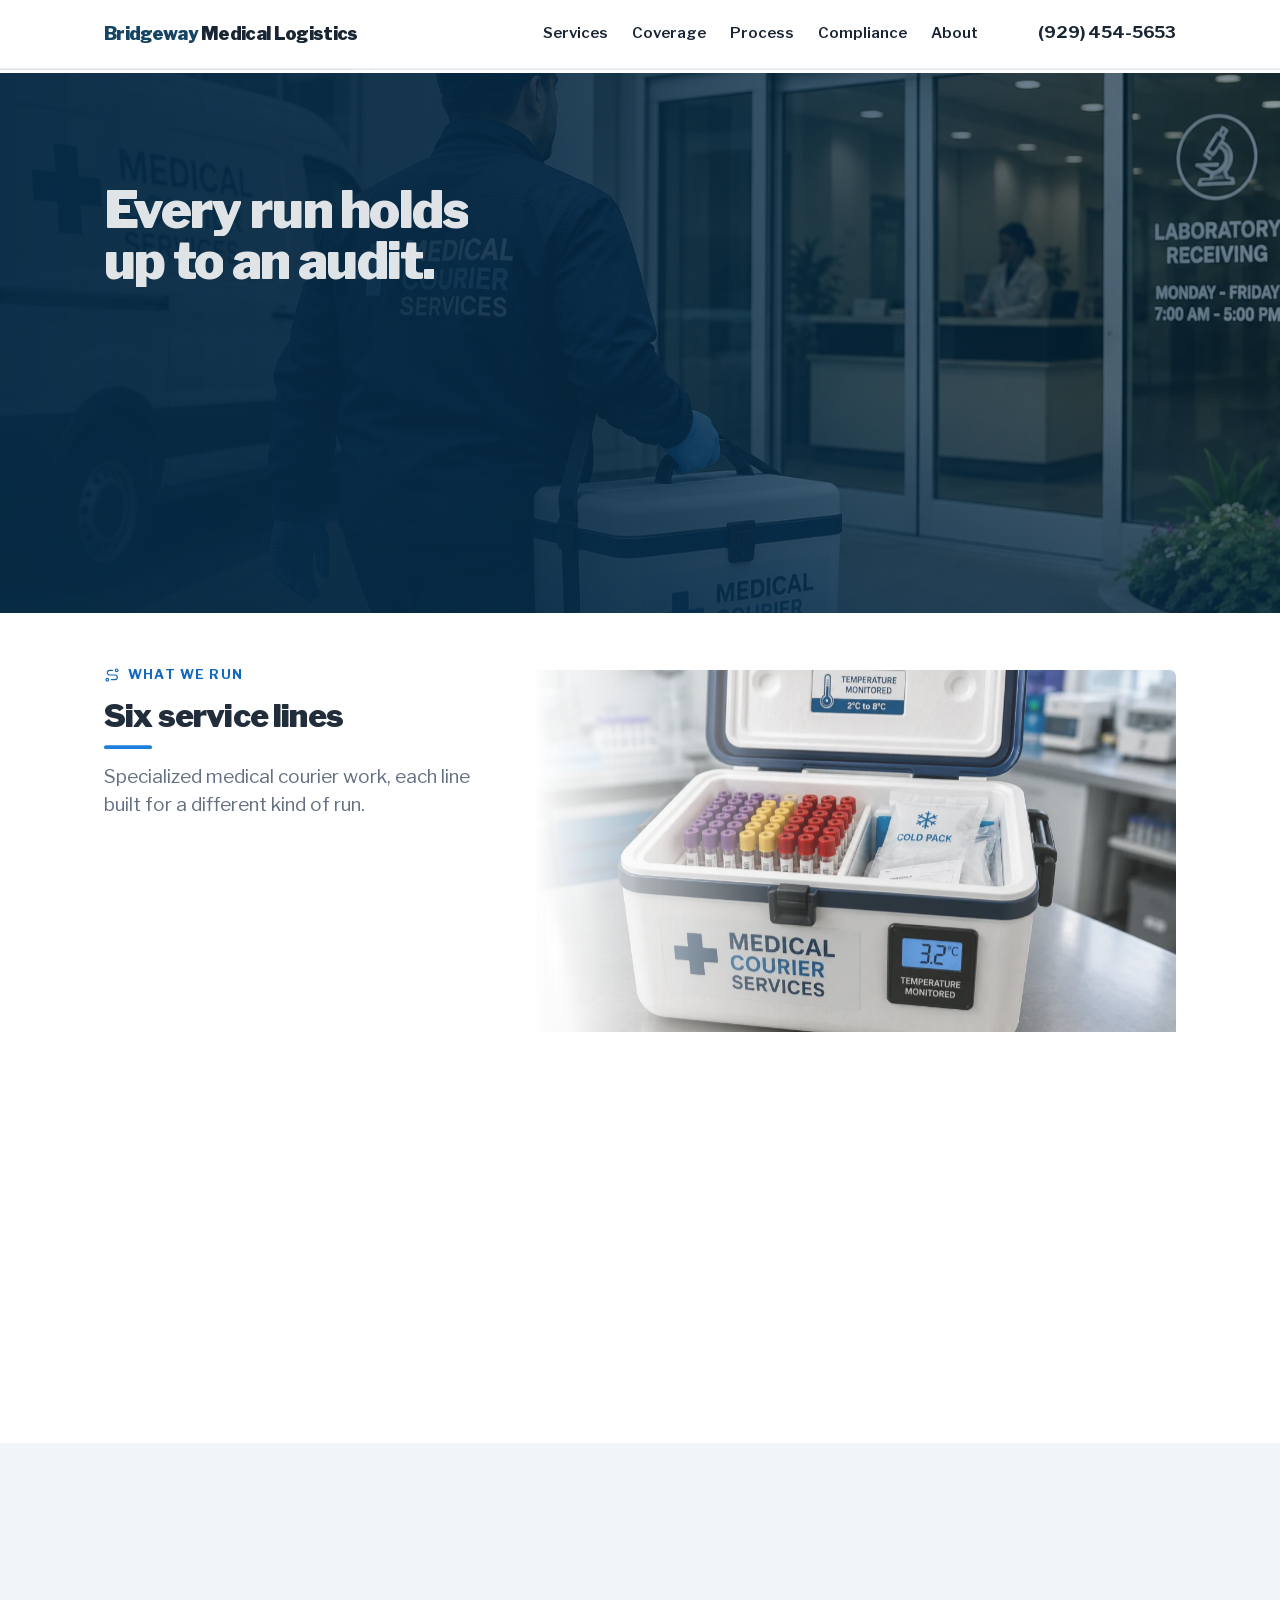
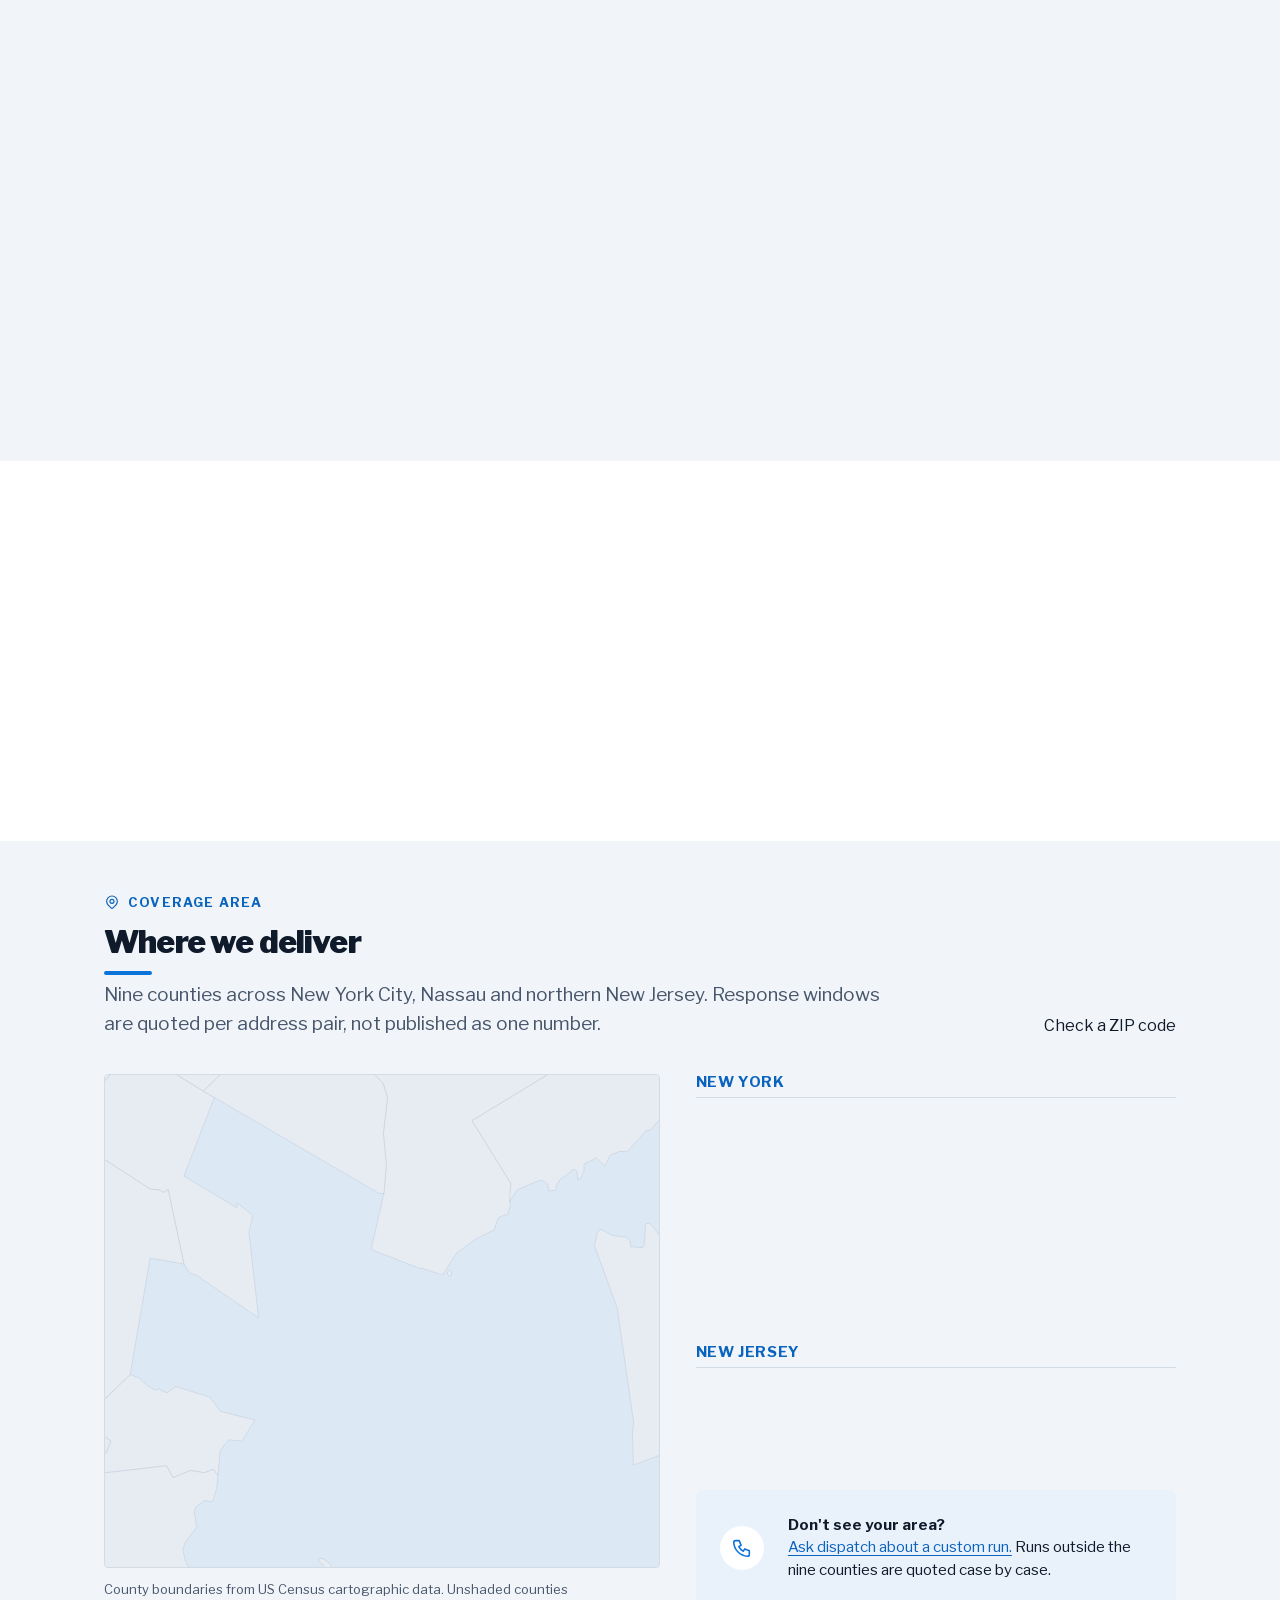
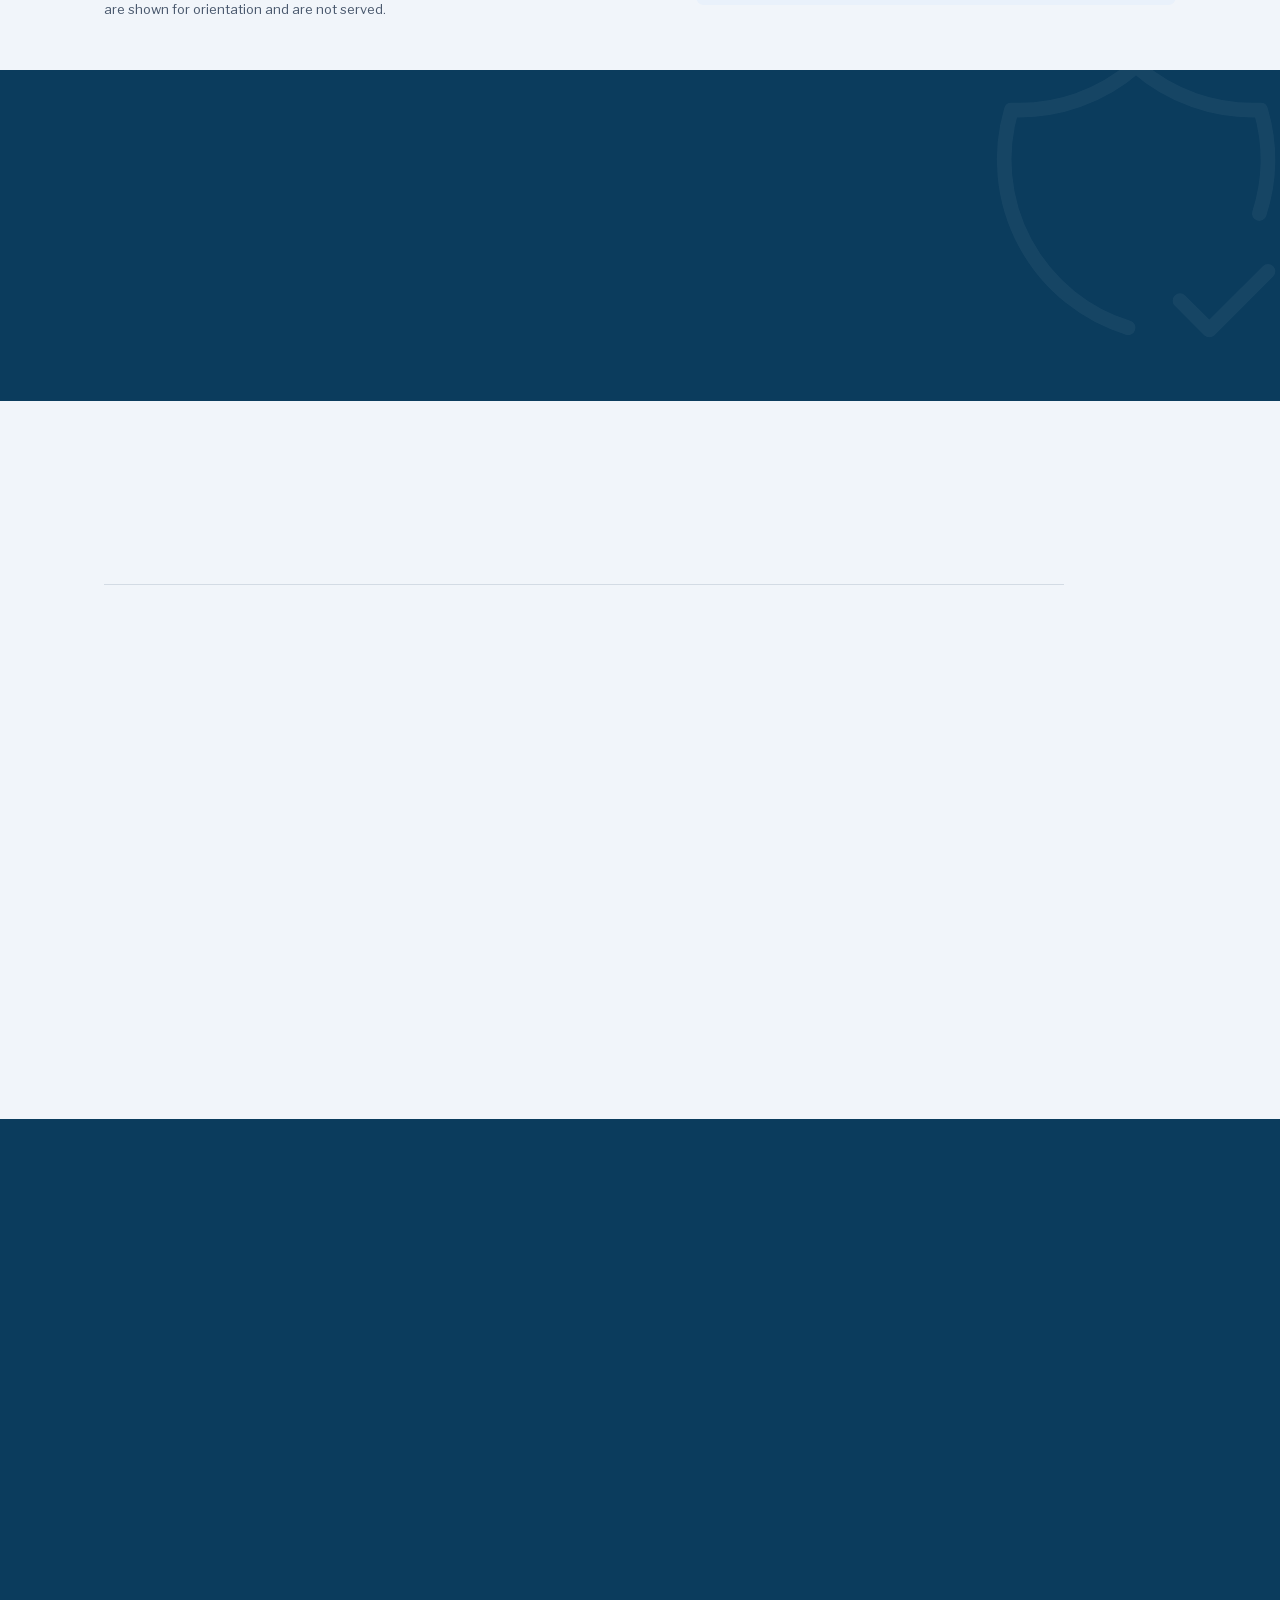
==== commit 713f8e1e: "Redesign mobile layout: swipe carousels, accordions, 3-step form, sticky CTA Converts stacked mobile" ====
--- a/index.html
+++ b/index.html
@@ -240,25 +240,30 @@
           </p>
         </div>
 
-        <form class="zipcheck" id="zipcheck" novalidate>
-          <label for="zip">Check a ZIP code</label>
-          <div class="zipcheck__row">
-            <input type="text" id="zip" name="zip" inputmode="numeric" autocomplete="postal-code"
-                   maxlength="5" placeholder="e.g. 11201" aria-describedby="zipout">
-            <button class="btn btn--solid" type="submit">Check Coverage</button>
-          </div>
-          <p class="zipcheck__out" id="zipout" role="status" aria-live="polite"></p>
-        </form>
+        <details class="zipcheck__drawer">
+          <summary>Check a ZIP code</summary>
+          <form class="zipcheck" id="zipcheck" novalidate>
+            <label for="zip">ZIP code</label>
+            <div class="zipcheck__row">
+              <input type="text" id="zip" name="zip" inputmode="numeric" autocomplete="postal-code"
+                     maxlength="5" placeholder="e.g. 11201" aria-describedby="zipout">
+              <button class="btn btn--solid" type="submit">Check Coverage</button>
+            </div>
+            <p class="zipcheck__out" id="zipout" role="status" aria-live="polite"></p>
+          </form>
+        </details>
       </div>
 
       <div class="map__grid">
         <figure class="map__fig">
+          <button type="button" class="map__expand" aria-pressed="false">Expand</button>
           <svg class="map__svg" viewBox="0 0 1000 888" role="img" aria-labelledby="mapt mapd"><title id="mapt">Bridgeway service area</title><desc id="mapd">Map of the nine counties served: Manhattan, Brooklyn, Queens, the Bronx, Staten Island and Nassau County in New York, and Hudson, Bergen and Essex counties in New Jersey. Surrounding counties are shown unshaded for context. Boundaries are US Census cartographic data.</desc><rect class="map__water" width="100%" height="100%"/><path class="map__ctx" d="M625.0 354.7L625.8 361.3L621.4 363.6L617.3 357.4L621.7 352.1L625.0 354.7ZM867.0 -41.9L662.7 82.5L732.8 195.6L731.5 236.4L727.7 250.6L725.7 253.4L723.4 252.1L710.4 257.7L702.3 280.0L668.5 296.7L634.9 321.4L609.3 361.4L571.3 348.5L570.5 350.2L480.5 315.1L503.5 214.0L507.9 162.7L502.6 105.8L510.0 41.3L502.1 14.7L488.8 1.5L467.5 -50.2L451.7 -73.3L418.6 -199.0L838.2 -256.0L832.2 -165.5L897.6 -60.1L867.0 -41.9Z"/><path class="map__ctx" d="M203.8 723.7L195.7 711.7L179.8 718.3L154.5 714.0L122.6 727.1L111.1 705.6L-35.9 722.5L-42.2 717.8L-17.9 704.3L2.2 681.4L10.6 661.1L-40.1 624.2L45.5 540.9L61.7 546.9L73.5 558.7L89.8 569.0L99.1 566.3L103.2 570.8L112.4 573.7L127.9 562.4L188.7 581.4L208.7 607.5L270.9 622.8L247.2 661.2L223.6 658.7L208.1 677.6L203.8 723.7Z"/><path class="map__ctx" d="M177.2 28.9L197.4 40.4L142.6 182.4L238.0 239.7L238.8 231.0L266.7 253.2L259.9 283.7L277.3 438.8L165.5 361.7L152.9 357.9L142.5 341.3L114.1 207.0L105.0 212.4L99.8 207.9L81.2 205.8L-80.1 101.3L51.5 -48.2L177.2 28.9Z"/><path class="map__ctx" d="M-68.2 813.9L-92.4 786.3L-42.2 717.8L-35.9 722.5L111.1 705.6L122.6 727.1L154.5 714.0L179.8 718.3L195.7 711.7L203.8 723.7L201.6 746.7L196.0 766.6L192.8 770.8L179.9 768.3L163.6 780.4L160.9 789.6L165.9 816.5L144.8 844.0L140.5 857.6L145.4 878.5L150.9 887.4L186.2 901.8L56.2 1071.5L24.2 1109.1L24.8 1120.3L-39.7 1155.7L-62.2 1153.3L-146.8 1093.3L-191.9 1001.1L-67.2 875.2L-38.9 854.3L-68.2 813.9Z"/><path class="map__ctx" d="M2191.7 77.8L2197.0 64.2L2237.8 81.5L2240.7 91.1L2235.1 136.4L2226.7 141.9L2225.4 114.1L2219.6 100.6L2202.9 92.1L2185.0 93.0L2182.5 90.6L2183.6 82.3L2191.7 77.8ZM2372.5 -154.3L2388.6 -158.7L2380.5 -146.6L2338.7 -126.7L2316.1 -111.2L2283.1 -107.3L2290.2 -124.3L2300.3 -138.3L2311.9 -137.5L2327.0 -147.5L2337.6 -146.2L2372.5 -154.3ZM924.9 420.9L883.8 308.4L888.9 284.0L895.0 278.5L915.8 289.5L941.7 293.1L948.2 299.6L949.2 310.1L971.0 311.7L974.0 305.5L976.0 268.9L983.7 267.2L1001.3 289.7L1022.1 303.5L1029.0 305.3L1030.4 302.7L1042.6 299.8L1077.4 306.3L1140.4 330.9L1217.4 300.7L1225.2 253.4L1254.4 246.1L1282.0 244.7L1318.3 258.5L1321.4 255.5L1364.1 253.0L1467.3 257.5L1526.9 248.8L1576.6 254.5L1590.1 241.8L1633.8 228.8L1657.9 223.5L1681.2 226.4L1757.5 213.5L1776.6 198.4L1780.9 190.9L1791.5 185.3L1818.7 162.7L1861.1 144.2L1876.9 125.3L1891.8 101.1L1917.9 98.7L1938.0 88.1L1977.2 40.6L2009.5 31.7L2039.5 12.3L2051.3 8.7L2061.5 14.5L2083.3 5.5L2090.2 7.7L2090.6 11.6L2075.5 36.2L2064.4 47.2L2030.6 67.8L2030.9 42.6L2024.9 35.3L2013.6 36.2L2005.4 42.5L1997.2 57.6L1997.3 74.6L2014.5 97.8L2033.2 107.5L2049.8 108.3L2053.3 113.0L2047.2 124.2L2056.2 145.0L2068.8 157.0L2098.7 154.1L2125.0 169.5L2135.8 169.1L2142.8 165.2L2150.9 151.9L2162.4 142.9L2171.0 144.6L2186.9 160.1L2189.0 170.7L2186.8 180.1L2206.9 210.7L2220.6 221.3L2227.0 221.5L2238.9 215.0L2245.5 198.9L2259.6 198.5L2262.9 204.4L2269.0 202.3L2271.0 198.2L2268.7 184.4L2273.0 181.8L2284.2 184.1L2304.1 174.5L2319.2 160.1L2350.0 149.8L2355.8 141.5L2357.2 120.0L2395.7 108.2L2415.0 107.8L2424.3 114.3L2443.5 115.1L2448.3 112.8L2456.2 120.8L2439.3 144.1L2410.7 159.5L2380.1 167.1L2290.3 210.6L2208.8 245.9L1939.1 379.6L1868.1 409.9L1596.8 510.1L1582.3 512.7L1491.3 548.9L1307.5 633.0L1160.4 677.9L1109.0 689.7L1066.5 690.6L1054.2 671.7L1023.4 678.3L954.0 704.4L952.3 645.8L954.5 627.3L924.9 420.9Z"/><path class="map__ctx" d="M-334.0 322.4L-223.9 309.9L-111.8 136.2L-80.1 101.3L81.2 205.8L99.8 207.9L105.0 212.4L114.1 207.0L142.5 341.3L81.5 330.6L45.5 540.9L-48.6 631.1L-62.2 633.4L-62.1 636.8L-81.0 641.6L-87.3 653.3L-99.9 654.1L-110.2 631.9L-90.3 593.9L-103.0 576.8L-104.9 555.0L-124.2 538.7L-130.7 517.2L-292.3 565.9L-450.8 479.4L-334.0 322.4Z"/><path class="map__ctx" d="M10.8 1127.6L24.8 1120.3L24.2 1109.1L56.2 1071.5L186.2 901.8L200.8 909.2L204.3 917.7L203.3 924.3L216.0 917.3L234.4 898.9L233.8 910.2L239.0 905.1L242.6 909.6L255.5 909.3L271.7 899.4L289.9 910.9L328.9 926.5L345.3 940.3L356.0 945.1L403.3 955.2L409.8 914.9L396.0 887.5L384.7 875.3L388.4 872.6L395.1 874.1L406.0 882.4L422.7 918.3L429.3 1034.3L419.4 1120.5L372.9 1317.0L369.2 1341.7L371.3 1344.3L298.3 1299.4L186.8 1334.3L149.1 1260.0L12.1 1254.9L-128.2 1371.7L-161.5 1297.7L-62.2 1153.3L-39.7 1155.7L10.8 1127.6Z"/><path class="map__ctx" d="M864.3 -640.3L874.4 -639.2L937.1 -415.7L1042.4 -391.9L1047.0 -387.8L1060.3 -385.1L1062.6 -386.9L1161.1 -325.2L1183.0 -307.0L1180.0 -295.5L1194.0 -278.0L1205.6 -278.4L1229.8 -236.7L1249.2 -212.4L1284.5 -186.1L1288.0 -178.5L1374.4 -87.6L1345.8 -49.3L1340.9 -49.1L1338.6 -53.0L1311.6 -56.8L1284.0 -36.2L1259.1 -8.5L1254.4 7.5L1256.3 15.1L1253.7 18.8L1235.3 23.9L1197.2 6.4L1196.6 0.8L1189.8 -1.5L1166.0 9.5L1141.4 29.2L1134.9 27.4L1122.5 49.8L1108.7 61.2L1085.4 47.9L1076.2 50.7L1061.3 62.7L1043.3 70.7L1003.4 78.3L984.4 99.1L976.7 100.8L943.2 138.5L928.6 137.9L911.5 145.3L902.7 164.8L887.4 149.3L864.8 161.3L864.9 173.0L859.3 186.0L853.4 189.7L852.1 173.9L847.2 169.9L821.6 189.1L816.2 196.6L813.9 208.4L800.5 209.3L799.6 197.1L789.3 190.2L781.4 191.4L743.5 207.7L730.2 229.3L732.8 195.6L662.7 82.5L897.6 -60.1L832.2 -165.5L864.3 -640.3Z"/><path class="map__ctx" d="M-348.0 858.4L-281.5 737.2L-292.3 565.9L-130.7 517.2L-124.2 538.7L-104.9 555.0L-103.0 576.8L-90.3 593.9L-110.2 631.9L-99.9 654.1L-87.3 653.3L-81.0 641.6L-62.1 636.8L-62.2 633.4L-48.6 631.1L-40.1 624.2L10.6 661.1L2.2 681.4L-17.9 704.3L-42.2 717.8L-92.4 786.3L-89.5 791.9L-72.9 805.9L-38.9 854.3L-67.2 875.2L-191.9 1001.1L-189.9 996.7L-194.9 988.5L-290.2 1000.2L-348.0 858.4Z"/><path class="map__ctx" d="M451.7 -73.3L467.5 -50.2L488.8 1.5L502.1 14.7L510.0 41.3L502.6 105.8L507.9 162.7L503.5 214.0L495.1 213.9L177.2 28.9L419.7 -202.8L418.6 -199.0L451.7 -73.3Z"/><path class="map__ctx" d="M1.9 2022.8L27.7 1974.6L28.2 1753.7L-128.2 1371.7L12.1 1254.9L149.1 1260.0L186.8 1334.3L298.3 1299.4L371.9 1344.9L364.1 1368.8L340.4 1496.8L327.8 1582.0L309.0 1766.7L293.0 1794.5L266.0 1858.4L171.4 2025.7L163.2 2034.3L136.1 2076.5L122.4 2084.4L103.8 2085.6L102.4 2094.1L1.9 2022.8Z"/><path class="map__ctx" d="M-292.3 565.9L-281.5 737.2L-348.0 858.4L-315.1 938.5L-418.7 1035.9L-497.0 1043.6L-580.2 964.5L-590.5 961.0L-612.8 946.2L-624.1 899.4L-618.8 810.0L-622.2 789.7L-652.6 757.5L-668.8 750.7L-686.2 747.6L-697.7 750.7L-738.7 730.3L-739.3 727.8L-526.2 576.9L-450.8 479.4L-292.3 565.9Z"/><path class="map__ctx" d="M446.6 -542.0L404.2 -410.5L401.8 -371.3L419.6 -348.7L419.7 -202.8L177.2 28.9L-264.1 -244.6L-259.1 -249.9L-260.4 -257.2L-319.3 -332.9L-322.6 -333.2L-319.2 -418.8L-53.9 -432.4L50.1 -543.3L148.8 -596.8L280.7 -532.5L446.6 -542.0Z"/><path class="map__ctx" d="M-527.1 88.4L-531.8 78.4L-482.8 34.9L-443.5 -19.5L-429.3 -55.0L-426.4 -75.5L-429.2 -80.6L-423.9 -96.8L-393.6 -155.0L-360.8 -195.5L-328.1 -217.8L-264.1 -244.6L-36.6 -105.3L51.5 -48.2L-111.8 136.2L-223.9 309.9L-334.0 322.4L-527.1 88.4Z"/><path class="map__ctx" d="M-537.9 111.2L-526.1 98.9L-524.2 91.0L-334.0 322.4L-526.2 576.9L-739.3 727.8L-748.8 693.7L-751.8 601.3L-744.8 525.3L-720.9 492.2L-713.3 491.4L-685.2 497.2L-660.4 475.3L-607.5 388.2L-605.3 380.9L-606.8 372.8L-669.3 270.1L-671.8 250.7L-682.3 249.5L-686.3 243.7L-681.6 221.8L-661.0 205.3L-622.8 185.9L-591.9 166.4L-537.9 111.2Z"/><path class="map__zone" d="M362.7 590.4L364.1 590.0L365.5 591.8L359.3 605.1L357.4 604.2L356.5 602.6L362.7 590.4ZM437.5 542.9L438.7 560.4L430.8 579.1L407.0 585.3L398.1 604.4L383.3 616.4L379.9 614.2L378.9 612.8L378.1 607.0L381.1 598.8L384.1 596.3L385.8 588.3L383.2 581.7L378.3 578.6L388.7 519.0L465.7 360.1L483.1 368.3L486.8 363.6L490.9 367.4L491.0 371.0L485.7 468.9L487.6 475.5L470.9 493.5L464.1 490.3L460.9 496.2L461.2 498.8L464.0 499.8L462.7 502.2L458.6 505.3L455.6 509.1L445.1 525.4L441.8 532.7L438.7 536.1L437.5 542.9Z"><title>Manhattan</title></path><path class="map__zone" d="M527.5 596.7L530.3 613.4L540.2 636.3L535.6 647.8L545.8 731.1L460.7 759.5L455.0 756.3L449.7 750.5L410.2 754.3L399.9 753.9L393.2 751.1L390.3 749.0L389.4 744.4L394.9 737.5L400.3 728.6L398.7 722.2L391.4 715.9L370.4 711.3L363.9 700.5L361.2 685.5L365.1 670.0L371.1 658.2L384.4 642.3L382.3 617.4L379.9 614.2L383.3 616.4L398.1 604.4L407.0 585.3L430.8 579.1L438.7 560.4L437.5 542.9L439.1 543.6L445.2 540.9L452.6 543.1L461.9 552.7L469.7 555.3L474.8 565.2L477.1 579.2L486.1 586.2L493.5 596.0L501.1 612.7L507.7 610.5L522.6 597.9L527.5 596.7Z"><title>Brooklyn</title></path><path class="map__zone" d="M527.5 596.7L522.6 597.9L507.7 610.5L501.1 612.7L493.5 596.0L486.1 586.2L477.1 579.2L474.8 565.2L469.7 555.3L461.9 552.7L452.6 543.1L445.2 540.9L439.1 543.6L437.5 542.9L438.7 536.1L441.8 532.7L445.1 525.4L455.6 509.1L458.6 505.3L462.7 502.2L464.0 499.8L461.2 498.8L460.9 496.2L464.1 490.3L470.9 493.5L487.6 475.5L485.7 468.9L506.7 476.5L507.4 480.0L512.2 481.0L525.5 480.5L529.6 472.1L533.4 467.5L564.3 460.0L583.0 457.6L599.8 464.2L607.0 463.0L611.4 470.5L616.5 470.0L623.8 463.2L644.5 488.9L687.7 524.1L688.8 535.9L637.3 734.1L638.2 728.8L617.6 728.5L587.0 736.3L560.6 745.6L517.9 766.2L464.6 786.0L464.7 773.3L466.3 767.0L463.5 761.1L460.7 759.5L545.8 731.1L535.6 647.8L540.2 636.3L530.3 613.4L527.5 596.7Z"><title>Queens</title></path><path class="map__zone" d="M619.1 388.8L621.7 387.6L625.8 391.5L626.9 395.4L626.1 407.1L622.6 407.5L619.4 403.1L619.1 388.8ZM607.0 463.0L599.8 464.2L583.0 457.6L564.3 460.0L533.4 467.5L529.6 472.1L525.5 480.5L512.2 481.0L507.4 480.0L506.7 476.5L485.7 468.9L490.9 367.4L486.8 363.6L483.1 368.3L465.7 360.1L480.5 315.1L570.5 350.2L571.3 348.5L609.3 361.4L608.1 364.6L607.4 376.5L604.3 390.0L605.0 395.5L608.1 398.5L610.6 404.1L610.5 410.4L611.5 414.8L609.0 417.5L604.8 410.8L602.1 405.1L603.6 399.0L600.9 393.3L599.5 393.7L596.2 397.9L594.0 403.2L586.9 401.4L581.3 404.9L578.6 419.6L579.0 424.7L582.1 431.9L589.2 440.6L596.1 444.3L607.0 463.0Z"><title>The Bronx</title></path><path class="map__zone" d="M263.5 798.6L259.4 799.5L247.7 809.2L231.3 818.3L227.3 817.0L210.3 828.2L200.2 831.1L191.2 839.7L178.4 841.3L165.5 847.9L162.1 847.1L157.9 840.1L156.5 833.0L159.7 825.5L169.1 816.6L170.2 803.5L164.4 788.3L182.4 773.6L193.9 773.6L199.8 766.2L206.3 730.3L213.3 720.6L214.6 714.6L213.9 696.4L209.3 695.5L208.5 692.2L209.7 677.1L220.4 663.7L229.2 659.4L235.0 659.9L238.8 663.6L255.3 667.8L286.7 663.6L319.0 655.5L329.1 656.1L335.1 664.8L337.1 686.7L344.0 701.7L351.0 712.2L345.2 725.0L336.5 736.9L314.9 759.2L295.0 783.8L294.0 783.0L285.3 789.1L270.3 805.1L267.5 800.4L263.5 798.6Z"><title>Staten Island</title></path><path class="map__zone" d="M637.3 734.1L688.8 535.9L687.7 524.1L644.5 488.9L623.8 463.2L637.6 437.5L637.2 430.1L662.3 397.0L663.8 392.1L660.0 381.2L661.0 379.8L676.3 375.3L712.8 391.9L731.6 383.1L733.1 365.0L745.8 346.7L752.8 339.6L759.3 338.1L768.3 340.0L783.4 333.8L789.8 328.1L814.0 317.8L817.6 317.3L835.0 326.3L862.6 319.2L866.6 321.1L881.1 314.3L883.8 308.4L924.9 420.9L954.5 627.3L953.3 633.2L952.3 645.8L954.0 704.4L928.6 712.4L821.2 737.4L800.7 733.6L774.8 732.4L740.5 738.5L636.9 736.5L637.3 734.1Z"><title>Nassau</title></path><path class="map__zone" d="M414.5 466.1L388.7 519.0L378.3 578.6L364.9 577.0L352.8 595.8L334.9 610.1L322.5 623.8L315.6 641.2L318.1 649.2L311.7 654.1L264.5 663.9L247.2 661.2L293.8 586.6L289.7 577.4L289.8 543.6L246.7 545.0L242.8 533.4L243.9 521.3L245.3 515.4L250.8 506.9L252.6 501.0L259.8 489.5L260.5 481.1L358.8 454.3L385.4 434.2L414.5 466.1Z"><title>Hudson</title></path><path class="map__zone" d="M197.4 40.4L309.1 104.0L495.1 213.9L503.5 214.0L480.5 315.1L465.7 360.1L414.5 466.1L385.4 434.2L358.8 454.3L260.5 481.1L269.2 465.7L267.9 460.1L271.1 441.0L277.3 438.8L259.9 283.7L266.7 253.2L238.8 231.0L238.0 239.7L142.6 182.4L197.4 40.4Z"><title>Bergen</title></path><path class="map__zone" d="M243.9 521.3L242.8 533.4L246.7 545.0L289.8 543.6L289.7 577.4L293.8 586.6L270.9 622.8L208.7 607.5L188.7 581.4L127.9 562.4L112.4 573.7L107.7 572.8L105.0 570.9L103.2 570.8L101.2 567.8L99.1 566.3L93.9 566.4L89.8 569.0L73.5 558.7L61.7 546.9L45.5 540.9L81.5 330.6L142.5 341.3L152.9 357.9L165.5 361.7L277.3 438.8L271.1 441.0L267.9 460.1L269.2 465.7L260.5 481.1L259.8 489.5L252.6 501.0L250.8 506.9L245.3 515.4L243.9 521.3Z"><title>Essex</title></path><line class="map__leader" x1="434.9" y1="520.4" x2="388.9" y2="514.4"/><circle class="map__dot" cx="434.9" cy="520.4" r="6"/><text class="map__label" x="388.9" y="514.4" text-anchor="middle">Manhattan</text><line class="map__leader" x1="439.7" y1="645.8" x2="433.7" y2="671.8"/><circle class="map__dot" cx="439.7" cy="645.8" r="6"/><text class="map__label" x="433.7" y="671.8" text-anchor="middle">Brooklyn</text><line class="map__leader" x1="518.5" y1="571.6" x2="552.5" y2="575.6"/><circle class="map__dot" cx="518.5" cy="571.6" r="6"/><text class="map__label" x="552.5" y="575.6" text-anchor="middle">Queens</text><line class="map__leader" x1="569.5" y1="414.2" x2="583.5" y2="400.2"/><circle class="map__dot" cx="569.5" cy="414.2" r="6"/><text class="map__label" x="583.5" y="400.2" text-anchor="middle">The Bronx</text><line class="map__leader" x1="240.0" y1="755.4" x2="224.0" y2="775.4"/><circle class="map__dot" cx="240.0" cy="755.4" r="6"/><text class="map__label" x="224.0" y="775.4" text-anchor="middle">Staten Island</text><line class="map__leader" x1="767.4" y1="477.2" x2="793.4" y2="477.2"/><circle class="map__dot" cx="767.4" cy="477.2" r="6"/><text class="map__label" x="793.4" y="477.2" text-anchor="middle">Nassau</text><line class="map__leader" x1="309.5" y1="553.7" x2="279.5" y2="575.7"/><circle class="map__dot" cx="309.5" cy="553.7" r="6"/><text class="map__label" x="279.5" y="575.7" text-anchor="middle">Hudson</text><line class="map__leader" x1="315.0" y1="306.0" x2="309.0" y2="288.0"/><circle class="map__dot" cx="315.0" cy="306.0" r="6"/><text class="map__label" x="309.0" y="288.0" text-anchor="middle">Bergen</text><line class="map__leader" x1="186.8" y1="517.1" x2="160.8" y2="523.1"/><circle class="map__dot" cx="186.8" cy="517.1" r="6"/><text class="map__label" x="160.8" y="523.1" text-anchor="middle">Essex</text></svg>
           <figcaption>
             County boundaries from US Census cartographic data. Unshaded counties
             are shown for orientation and are not served.
           </figcaption>
         </figure>
+        <p id="map-tap-out" role="status" aria-live="polite"></p>
 
         <div class="map__rail" data-verify="pending">
           <h3 class="zone__region">New York</h3>
@@ -292,12 +297,12 @@
       <div class="section-head section-head--rule">
         <p class="eyebrow"><svg class="i" aria-hidden="true"><use href="#i-shield-check"></use></svg>Compliance and regulations</p><h2 id="comp-h">The rules this work runs under</h2>
       </div>
-      <ul class="comp__grid">
-        <li class="comp__item"><span class="badge"><svg class="i" aria-hidden="true"><use href="#i-lock"></use></svg></span><h3>HIPAA Privacy &amp; Security</h3><p>Protected health information in transit: a signed BAA, safeguards, and breach notification that runs back to your facility.</p></li>
-        <li class="comp__item"><span class="badge"><svg class="i" aria-hidden="true"><use href="#i-biohazard"></use></svg></span><h3>OSHA Bloodborne Pathogens</h3><p>Written exposure control plan, annual training, protective equipment, and a defined spill and exposure procedure.</p></li>
-        <li class="comp__item"><span class="badge"><svg class="i" aria-hidden="true"><use href="#i-box"></use></svg></span><h3>DOT Category B (UN 3373)</h3><p>Triple packaging for diagnostic specimens: leakproof primary and secondary, absorbent, and a marked rigid outer container.</p></li>
-        <li class="comp__item"><span class="badge"><svg class="i" aria-hidden="true"><use href="#i-clipboard-check"></use></svg></span><h3>CLIA Specimen Integrity</h3><p>Your lab sets acceptance and rejection criteria. A broken temperature range or an exceeded stability window is a rejection.</p></li>
-      </ul>
+      <div class="comp__grid">
+        <details class="comp__item"><summary><span class="badge"><svg class="i" aria-hidden="true"><use href="#i-lock"></use></svg></span><h3>HIPAA Privacy &amp; Security</h3></summary><div class="comp__a"><p>Protected health information in transit: a signed BAA, safeguards, and breach notification that runs back to your facility.</p></div></details>
+        <details class="comp__item"><summary><span class="badge"><svg class="i" aria-hidden="true"><use href="#i-biohazard"></use></svg></span><h3>OSHA Bloodborne Pathogens</h3></summary><div class="comp__a"><p>Written exposure control plan, annual training, protective equipment, and a defined spill and exposure procedure.</p></div></details>
+        <details class="comp__item"><summary><span class="badge"><svg class="i" aria-hidden="true"><use href="#i-box"></use></svg></span><h3>DOT Category B (UN 3373)</h3></summary><div class="comp__a"><p>Triple packaging for diagnostic specimens: leakproof primary and secondary, absorbent, and a marked rigid outer container.</p></div></details>
+        <details class="comp__item"><summary><span class="badge"><svg class="i" aria-hidden="true"><use href="#i-clipboard-check"></use></svg></span><h3>CLIA Specimen Integrity</h3></summary><div class="comp__a"><p>Your lab sets acceptance and rejection criteria. A broken temperature range or an exceeded stability window is a rejection.</p></div></details>
+      </div>
     </div>
   </section>
 
@@ -368,109 +373,123 @@
         <input type="hidden" name="rendered_at" value="">
 
         <p class="form__req small muted"><span aria-hidden="true">*</span> Required</p>
-
-        <div class="form__row form__row--3">
-          <div class="field">
-            <label for="facility">Facility name <span class="req" aria-hidden="true">*</span></label>
-            <input type="text" id="facility" name="facility" required autocomplete="organization" aria-describedby="facility-err">
-            <span class="field__error" id="facility-err" role="alert"></span>
-          </div>
-          <div class="field">
-            <label for="name">Your name and title <span class="req" aria-hidden="true">*</span></label>
-            <input type="text" id="name" name="name" required autocomplete="name" aria-describedby="name-err">
-            <span class="field__error" id="name-err" role="alert"></span>
-          </div>
-          <div class="field">
-            <label for="email">Work email <span class="req" aria-hidden="true">*</span></label>
-            <input type="email" id="email" name="email" required autocomplete="email" inputmode="email" aria-describedby="email-err">
-            <span class="field__error" id="email-err" role="alert"></span>
-          </div>
-        </div>
-
-        <div class="form__row form__row--3">
-          <div class="field">
-            <label for="phone">Direct phone <span class="req" aria-hidden="true">*</span></label>
-            <input type="tel" id="phone" name="phone" required autocomplete="tel" inputmode="tel" aria-describedby="phone-err">
-            <span class="field__error" id="phone-err" role="alert"></span>
-          </div>
-          <div class="field">
-            <label for="pickup">Pickup address <span class="req" aria-hidden="true">*</span></label>
-            <input type="text" id="pickup" name="pickup" required placeholder="Street, town, dock or suite" aria-describedby="pickup-err">
-            <span class="field__error" id="pickup-err" role="alert"></span>
-          </div>
-          <div class="field">
-            <label for="dropoff">Delivery address <span class="req" aria-hidden="true">*</span></label>
-            <input type="text" id="dropoff" name="dropoff" required placeholder="Street, town, receiving department" aria-describedby="dropoff-err">
-            <span class="field__error" id="dropoff-err" role="alert"></span>
-          </div>
-        </div>
-
-        <p class="form__note small muted">
-          Both addresses are required. Distance, river crossing and time of day
-          all change the price, so a pickup ZIP on its own cannot be quoted.
-        </p>
-
-        <div class="form__row form__row--3">
-          <div class="field">
-            <label for="facility_type">Facility type</label>
-            <select id="facility_type" name="facility_type">
-              <option value="">Select one</option>
-              <option>Clinical or reference laboratory</option>
-              <option>Hospital or health system</option>
-              <option>Physician practice or clinic</option>
-              <option>Pharmacy or infusion</option>
-              <option>Dental or specialty practice</option>
-              <option>Other</option>
-            </select>
-          </div>
-          <div class="field">
-            <label for="service">Service needed</label>
-            <select id="service" name="service">
-              <option value="">Select one</option>
-              <option>STAT or emergency run</option>
-              <option>Scheduled lab route</option>
-              <option>Cold-chain or biologics</option>
-              <option>Pharmacy or infusion delivery</option>
-              <option>Records or imaging</option>
-              <option>Equipment or supply transfer</option>
-              <option>More than one, or not sure</option>
-            </select>
-          </div>
-          <div class="field">
-            <label for="temperature">Temperature class</label>
-            <select id="temperature" name="temperature">
-              <option value="">Select one</option>
-              <option>Ambient, 15 to 25 C</option>
-              <option>Refrigerated, 2 to 8 C</option>
-              <option>Frozen, -20 C</option>
-              <option>Dry ice</option>
-              <option>Not sure</option>
-            </select>
-          </div>
-        </div>
-
-        <div class="form__row form__row--split">
-          <div class="field">
-            <label for="frequency">Volume and frequency</label>
-            <input type="text" id="frequency" name="frequency" placeholder="e.g. two pickups daily, one tote each">
-          </div>
-          <div class="field">
-            <label for="details">Handling notes</label>
-            <textarea id="details" name="details" rows="2"
-              placeholder="Time windows, dock access, container type, after-hours contact."></textarea>
-            <span class="field__hint">Please do not include any patient information here.</span>
-          </div>
-        </div>
-
-        <div class="form__status" id="form-status" role="status" aria-live="polite" hidden></div>
-
-        <div class="form__submit">
-          <button class="btn btn--ghost" type="submit" id="quote-submit">Send request</button>
-          <p class="form__legal">
-            This form is not a secure channel for protected health information.
-            For anything urgent, call dispatch.
+        <p class="form__step-status" id="form-step-status" role="status" aria-live="polite">Step 1 of 3</p>
+
+        <div class="form__step is-active" data-step="1">
+          <div class="form__row form__row--3">
+            <div class="field">
+              <label for="pickup">Pickup address <span class="req" aria-hidden="true">*</span></label>
+              <input type="text" id="pickup" name="pickup" required placeholder="Street, town, dock or suite" aria-describedby="pickup-err">
+              <span class="field__error" id="pickup-err" role="alert"></span>
+            </div>
+            <div class="field">
+              <label for="dropoff">Delivery address <span class="req" aria-hidden="true">*</span></label>
+              <input type="text" id="dropoff" name="dropoff" required placeholder="Street, town, receiving department" aria-describedby="dropoff-err">
+              <span class="field__error" id="dropoff-err" role="alert"></span>
+            </div>
+          </div>
+          <p class="form__note small muted">
+            Both addresses are required. Distance, river crossing and time of day
+            all change the price, so a pickup ZIP on its own cannot be quoted.
           </p>
         </div>
+
+        <div class="form__step" data-step="2">
+          <div class="form__row form__row--3">
+            <div class="field">
+              <label for="facility_type">Facility type</label>
+              <select id="facility_type" name="facility_type">
+                <option value="">Select one</option>
+                <option>Clinical or reference laboratory</option>
+                <option>Hospital or health system</option>
+                <option>Physician practice or clinic</option>
+                <option>Pharmacy or infusion</option>
+                <option>Dental or specialty practice</option>
+                <option>Other</option>
+              </select>
+            </div>
+            <div class="field">
+              <label for="service">Service needed</label>
+              <select id="service" name="service">
+                <option value="">Select one</option>
+                <option>STAT or emergency run</option>
+                <option>Scheduled lab route</option>
+                <option>Cold-chain or biologics</option>
+                <option>Pharmacy or infusion delivery</option>
+                <option>Records or imaging</option>
+                <option>Equipment or supply transfer</option>
+                <option>More than one, or not sure</option>
+              </select>
+            </div>
+            <div class="field">
+              <label for="temperature">Temperature class</label>
+              <select id="temperature" name="temperature">
+                <option value="">Select one</option>
+                <option>Ambient, 15 to 25 C</option>
+                <option>Refrigerated, 2 to 8 C</option>
+                <option>Frozen, -20 C</option>
+                <option>Dry ice</option>
+                <option>Not sure</option>
+              </select>
+            </div>
+          </div>
+
+          <div class="form__row form__row--split">
+            <div class="field">
+              <label for="frequency">Volume and frequency</label>
+              <input type="text" id="frequency" name="frequency" placeholder="e.g. two pickups daily, one tote each">
+            </div>
+            <div class="field">
+              <label for="details">Handling notes</label>
+              <textarea id="details" name="details" rows="2"
+                placeholder="Time windows, dock access, container type, after-hours contact."></textarea>
+              <span class="field__hint">Please do not include any patient information here.</span>
+            </div>
+          </div>
+        </div>
+
+        <div class="form__step" data-step="3">
+          <div class="form__row form__row--2">
+            <div class="field">
+              <label for="facility">Facility name <span class="req" aria-hidden="true">*</span></label>
+              <input type="text" id="facility" name="facility" required autocomplete="organization" aria-describedby="facility-err">
+              <span class="field__error" id="facility-err" role="alert"></span>
+            </div>
+            <div class="field">
+              <label for="name">Your name and title <span class="req" aria-hidden="true">*</span></label>
+              <input type="text" id="name" name="name" required autocomplete="name" aria-describedby="name-err">
+              <span class="field__error" id="name-err" role="alert"></span>
+            </div>
+          </div>
+          <div class="form__row form__row--2">
+            <div class="field">
+              <label for="email">Work email <span class="req" aria-hidden="true">*</span></label>
+              <input type="email" id="email" name="email" required autocomplete="email" inputmode="email" aria-describedby="email-err">
+              <span class="field__error" id="email-err" role="alert"></span>
+            </div>
+            <div class="field">
+              <label for="phone">Direct phone <span class="req" aria-hidden="true">*</span></label>
+              <input type="tel" id="phone" name="phone" required autocomplete="tel" inputmode="tel" aria-describedby="phone-err">
+              <span class="field__error" id="phone-err" role="alert"></span>
+            </div>
+          </div>
+
+          <div class="form__status" id="form-status" role="status" aria-live="polite" hidden></div>
+
+          <div class="form__submit">
+            <button class="btn btn--ghost" type="submit" id="quote-submit">Send request</button>
+            <p class="form__legal">
+              This form is not a secure channel for protected health information.
+              For anything urgent, call dispatch.
+            </p>
+          </div>
+        </div>
+
+        <div class="form__stepper-nav">
+          <button type="button" class="btn btn--ghost" data-step-back>Back</button>
+          <button type="button" class="btn btn--solid" data-step-next>Next</button>
+        </div>
+        <div class="form__steps-progress" aria-hidden="true"><span class="is-active"></span><span></span><span></span></div>
       </form>
     </div>
   </section>
@@ -484,27 +503,31 @@
         <p class="site-foot__brand">Bridgeway Medical Logistics</p>
         <p>B2B medical courier and specimen transport for laboratories, clinics, hospital systems and pharmacies across New York City, Nassau County and northern New Jersey.</p>
       </div>
-      <div>
-        <h2>Dispatch</h2>
-        <ul>
-          <li><a class="nums" href="tel:+19294545653">(929) 454-5653</a></li>
-          <li><a href="mailto:Info@bridgewayml.com">Info@bridgewayml.com</a></li>
-          <li>178 Columbus Ave<br>New York, NY 10023</li>
-        </ul>
-      </div>
-      <div>
-        <h2>Site</h2>
-        <ul class="ul--split">
-          <li><a href="#services">Services</a></li>
-          <li><a href="#coverage">Coverage</a></li>
-          <li><a href="#why">Why us</a></li>
-          <li><a href="#how">How it works</a></li>
-          <li><a href="#faq">FAQ</a></li>
-          <li><a href="#compliance">Compliance</a></li>
-          <li><a href="/about.html">About</a></li>
-          <li><a href="#quote">Request a quote</a></li>
-        </ul>
-      </div>
+      <details class="site-foot__group" open>
+        <summary><h2>Dispatch</h2></summary>
+        <div class="site-foot__group-body">
+          <ul>
+            <li><a class="nums" href="tel:+19294545653">(929) 454-5653</a></li>
+            <li><a href="mailto:Info@bridgewayml.com">Info@bridgewayml.com</a></li>
+            <li>178 Columbus Ave<br>New York, NY 10023</li>
+          </ul>
+        </div>
+      </details>
+      <details class="site-foot__group">
+        <summary><h2>Site</h2></summary>
+        <div class="site-foot__group-body">
+          <ul class="ul--split">
+            <li><a href="#services">Services</a></li>
+            <li><a href="#coverage">Coverage</a></li>
+            <li><a href="#why">Why us</a></li>
+            <li><a href="#how">How it works</a></li>
+            <li><a href="#faq">FAQ</a></li>
+            <li><a href="#compliance">Compliance</a></li>
+            <li><a href="/about.html">About</a></li>
+            <li><a href="#quote">Request a quote</a></li>
+          </ul>
+        </div>
+      </details>
     </div>
     <div class="site-foot__legal">
       <p>&copy; <span id="year">2026</span> Bridgeway Medical Logistics</p>
@@ -514,10 +537,16 @@
   </div>
 </footer>
 
+<div class="sticky-cta" id="sticky-cta">
+  <a class="btn btn--call" href="tel:+19294545653"><svg class="i" aria-hidden="true"><use href="#i-phone"></use></svg>Call dispatch</a>
+  <a class="btn btn--solid" href="#quote">Request a quote</a>
+</div>
+
 <script src="/assets/js/vendor/gsap.min.js" defer></script>
 <script src="/assets/js/vendor/ScrollTrigger.min.js" defer></script>
 <script src="/assets/js/site.js" defer></script>
 <script src="/assets/js/motion.js" defer></script>
+<script src="/assets/js/mobile-ux.js" defer></script>
 
 <script type="application/ld+json">
 {
--- a/assets/css/site.css
+++ b/assets/css/site.css
@@ -111,7 +111,7 @@
   --container: 72rem;   /* 1152 */
   --half:      36rem;
 
-  --z-nav: 30; --z-overlay: 40;   /* only two layers exist on this site */
+  --z-nav: 30; --z-cta: 35; --z-overlay: 40;   /* three layers exist on this site */
   /* Curves cited in review-animations/STANDARDS.md. Built-in CSS easings are
      too weak to read as intentional. Hover and colour changes use plain
      `ease` per the decision order; entering elements use the strong ease-out. */
@@ -1018,6 +1018,10 @@
    while it is mid-collapse. */
 .faq__a { overflow: hidden; }
 
+/* Same GSAP height-tween treatment, reused by the Compliance and ZIP-drawer
+   accordions (motion.js accordionize()). */
+.comp__a, .zipcheck__drawer .zipcheck { overflow: hidden; }
+
 /* --- Header scrolled state ----------------------------------------------
    Set by ScrollTrigger once the hero is behind the bar. A shadow rather than
    a size change: resizing a sticky header reflows the page under the reader's
@@ -1040,3 +1044,210 @@
 @media (prefers-reduced-motion: reduce) {
   .hero__bg, .hero__copy, .svc__photo, .comp__watermark { will-change: auto; }
 }
+
+/* 19 · Mobile carousels, accordions, stepper form, sticky CTA ============
+   Everything below is gated at the site's existing mobile cutoff
+   (max-width: 39.99rem, see the hero override in section 08) or its
+   min-width: 40rem complement. Nothing here touches any other breakpoint.
+   ID-scoped where a class is shared with about.html (.svc__grid). ========= */
+
+/* --- Carousels (scroll-snap, no JS) --------------------------------------
+   `min-width: 0` on every card is load-bearing, not decoration: several
+   cards contain a `ch`-based max-width (.svc > p, .why__list p) that will
+   fight a flex item's content-based min size exactly the way it fought
+   .why__text before overflow:hidden/min-width:0 landed on the hero and
+   why-list (see git history) — omit it here and the same bug returns.
+
+   Deliberately NOT edge-to-edge (no negative-margin bleed): the four
+   carousels sit at different nesting depths under `.wrap` (Services/Steps
+   are direct children; Why-list is inside `.why__body`; the coverage zone
+   grid is three levels down, inside `.map__rail`). A bleed technique that
+   assumes "parent has padding-inline: var(--gutter)" only holds for a
+   direct child — nested one, it just shifts the overflow outward instead
+   of to the viewport edge, and for a flex/grid ancestor without an explicit
+   track size it can blow the whole ancestor chain out to page-level
+   horizontal scroll. Cards scroll within the existing padded column
+   instead; `min-width: 0` on every card is still required regardless. */
+.carousel__dots { display: none; }
+@media (max-width: 39.99rem) {
+  #services .svc__grid, #coverage .zone__grid, #why .why__list, #how .steps {
+    display: flex; overflow-x: auto; scroll-snap-type: x mandatory;
+    -webkit-overflow-scrolling: touch; padding-bottom: 0.25rem;
+  }
+  #services .svc__grid { gap: 0.875rem; }
+  #services .svc__grid .svc { flex: 0 0 85%; min-width: 0; scroll-snap-align: start; }
+
+  #coverage .zone__grid { gap: var(--r-h); }
+  #coverage .zone__grid .zone__card { flex: 0 0 auto; min-width: 9rem; scroll-snap-align: start; }
+  /* .map__rail is a CSS Grid item (of .map__grid, single-column below
+     62rem). Grid items default to min-width:auto, which is content-based —
+     without this, the zone__grid carousel's un-scrolled content width
+     drags the whole single-column grid track (and .map__fig beside it)
+     wider than the viewport, regardless of the carousel's own overflow. */
+  #coverage .map__rail { min-width: 0; }
+
+  #why .why__list { gap: var(--r); }
+  #why .why__list > li { flex: 0 0 88%; min-width: 0; scroll-snap-align: start; }
+  /* Same CSS Grid min-width:auto footgun as .map__rail above, one level up
+     the tree: .why__body is the grid item of .why__grid. */
+  #why .why__body { min-width: 0; }
+
+  #how .steps { gap: var(--r); }
+  #how .steps .step { flex: 0 0 78%; min-width: 0; scroll-snap-align: start; }
+
+  /* Dot indicators (Services, Steps only — see mobile-ux.js). Decorative;
+     the scroll track itself is the source of truth. */
+  .carousel__dots { display: flex; justify-content: center; gap: 0.4rem; margin-top: var(--r-h); }
+  .carousel__dots button {
+    width: 0.4375rem; height: 0.4375rem; padding: 0; border: 0; border-radius: 50%;
+    background: var(--rule-strong); opacity: 0.5;
+  }
+  .carousel__dots button.is-active { background: var(--blue-dark); opacity: 1; }
+}
+
+/* --- Accordions (native <details>, force-open on desktop) ---------------
+   pointer-events: none on <summary> means the desktop click that toggles
+   <details> can never fire — this is what keeps desktop unaffected even
+   with JS disabled, no media-query listener needed. */
+.comp__item[open] { /* no-op: selector kept for clarity, native marker handles state */ }
+.comp__item summary, .zipcheck__drawer summary, .site-foot__group summary {
+  cursor: pointer; list-style: none;
+}
+.comp__item summary::-webkit-details-marker,
+.zipcheck__drawer summary::-webkit-details-marker,
+.site-foot__group summary::-webkit-details-marker { display: none; }
+@media (min-width: 40rem) {
+  .comp__item summary, .zipcheck__drawer summary, .site-foot__group summary {
+    pointer-events: none;
+  }
+  .comp__item .comp__a, .zipcheck__drawer .zipcheck, .site-foot__group .site-foot__group-body {
+    display: block !important;
+  }
+}
+
+@media (max-width: 39.99rem) {
+  .comp__grid { display: block; }
+  .comp__item {
+    border-bottom: 1px solid var(--on-bond-rule); padding-block: var(--r-h);
+  }
+  .comp__item summary { display: flex; align-items: center; gap: var(--r-h); }
+  .comp__item summary h3 { margin: 0; flex: 1; }
+  .comp__item summary::after {
+    content: ''; width: 0.6rem; height: 0.6rem; flex: none;
+    border-right: 2px solid currentColor; border-bottom: 2px solid currentColor;
+    transform: rotate(45deg); transition: transform 200ms var(--ease-out);
+  }
+  .comp__item[open] summary::after { transform: rotate(-135deg); }
+  .comp__item .comp__a { padding-top: var(--r-h); margin: 0; }
+  .comp__item .badge { margin-bottom: 0; }
+
+  .zipcheck__drawer { border: 1px solid var(--rule); border-radius: 6px; padding: var(--r-h) var(--r); }
+  .zipcheck__drawer summary {
+    display: flex; align-items: center; justify-content: space-between; gap: var(--r-h);
+    font-weight: 700; color: var(--ink);
+  }
+  .zipcheck__drawer summary::after {
+    content: ''; width: 0.55rem; height: 0.55rem; flex: none;
+    border-right: 2px solid var(--ink); border-bottom: 2px solid var(--ink);
+    transform: rotate(45deg); transition: transform 200ms var(--ease-out);
+  }
+  .zipcheck__drawer[open] summary::after { transform: rotate(-135deg); }
+  .zipcheck__drawer .zipcheck { margin-top: var(--r-h); }
+
+  .site-foot { padding-block: var(--r) var(--r-h); }
+  .site-foot__group { border-top: 1px solid var(--rule); padding-block: var(--r-h); }
+  .site-foot__group summary { display: flex; align-items: center; justify-content: space-between; }
+  .site-foot__group summary h2 { margin: 0; }
+  .site-foot__group summary::after {
+    content: ''; width: 0.5rem; height: 0.5rem; flex: none;
+    border-right: 2px solid var(--ink); border-bottom: 2px solid var(--ink);
+    transform: rotate(45deg); transition: transform 200ms var(--ease-out);
+  }
+  .site-foot__group[open] summary::after { transform: rotate(-135deg); }
+  .site-foot__group-body { padding-top: var(--r-h); }
+}
+
+/* --- Interactive coverage map ---------------------------------------------
+   Purely additive: existing hover-highlight (canHover-gated, motion.js)
+   is untouched, this is the touch-only counterpart. */
+.map__expand, #map-tap-out { display: none; }
+@media (max-width: 39.99rem) {
+  /* Clips the expanded map to the section column instead of letting the
+     scale() transform push document scrollWidth past the viewport — the
+     same failure mode the hero's overflow:hidden fix (see git history)
+     guards against. */
+  #coverage .map__grid { overflow-x: hidden; }
+  .map__fig { position: relative; transition: transform 260ms var(--ease-out); }
+  .map__fig.is-expanded { transform: scale(1.35); transform-origin: center top; z-index: 1; }
+  .map__zone { transition: fill 160ms var(--ease); cursor: pointer; }
+  .map__zone.is-active { fill: var(--blue); }
+  .map__expand {
+    display: block;
+    position: absolute; top: 0.5rem; right: 0.5rem; z-index: 2;
+    min-height: 2.25rem; padding: 0.4rem 0.75rem;
+    background: #fff; border: 1px solid var(--rule); border-radius: 999px;
+    font-size: var(--t-xs); font-weight: 700; color: var(--ink);
+  }
+  #map-tap-out {
+    display: block;
+    min-height: 1.4em; margin: var(--r-h) 0 0; font-size: var(--t-sm); font-weight: 700; color: var(--blue-dark);
+  }
+}
+@media (prefers-reduced-motion: reduce) {
+  .map__fig.is-expanded { transform: none; }
+}
+
+/* --- 3-step quote form -----------------------------------------------------
+   The display:none rule is nested INSIDE the mobile query on purpose: JS
+   adds `form--stepped` unconditionally, but only mobile actually hides the
+   inactive panels, so desktop needs no matchMedia listener to stay flat. */
+.form__stepper-nav, .form__steps-progress { display: none; }
+/* Kept in the accessibility tree (not display:none) so its aria-live
+   announcements still fire on desktop/no-JS, just off-screen visually. */
+.form__step-status {
+  position: absolute; width: 1px; height: 1px; margin: -1px; overflow: hidden;
+  clip: rect(0, 0, 0, 0); white-space: nowrap; border: 0; padding: 0;
+}
+@media (max-width: 39.99rem) {
+  .form--stepped .form__step { display: none; }
+  .form--stepped .form__step.is-active { display: grid; gap: 1.25rem; }
+  .form--stepped .form__stepper-nav {
+    display: flex; gap: var(--r-h); margin-top: 0.25rem;
+  }
+  .form--stepped .form__stepper-nav .btn { flex: 1 1 0; }
+  .form--stepped .form__steps-progress {
+    display: flex; justify-content: center; gap: 0.4rem; margin-top: var(--r-h);
+  }
+  .form__steps-progress span {
+    width: 1.5rem; height: 0.25rem; border-radius: 999px;
+    background: var(--on-bond-rule);
+  }
+  .form__steps-progress span.is-active { background: #fff; }
+}
+
+/* --- Sticky bottom CTA ----------------------------------------------------- */
+.sticky-cta { display: none; }
+@media (max-width: 39.99rem) {
+  .sticky-cta {
+    display: flex; gap: var(--r-h);
+    position: fixed; left: 0; right: 0; bottom: 0; z-index: var(--z-cta);
+    padding: var(--r-h) var(--gutter);
+    padding-bottom: calc(var(--r-h) + env(safe-area-inset-bottom, 0px));
+    background: var(--paper); border-top: 1px solid var(--rule);
+    box-shadow: 0 -2px 8px rgba(11, 60, 93, 0.08);
+    transition: transform 220ms var(--ease-out);
+  }
+  /* .btn's default padding (var(--r-2), 36px) and white-space:nowrap are
+     sized for a single hero-scale button, not two side by side in a
+     gutter-width bar. min-width:0 is required for the same reason as the
+     carousel cards above: a nowrap flex item's default min-width:auto is
+     its full text width, which two of these together exceed the bar's
+     available width. */
+  .sticky-cta > .btn {
+    flex: 1 1 0; min-width: 0;
+    padding: 0.6rem 0.5rem; min-height: 2.75rem;
+    font-size: var(--t-sm);
+  }
+  .sticky-cta.is-hidden { transform: translateY(100%); }
+  body:has(.sticky-cta) { padding-bottom: 4.75rem; }
+}
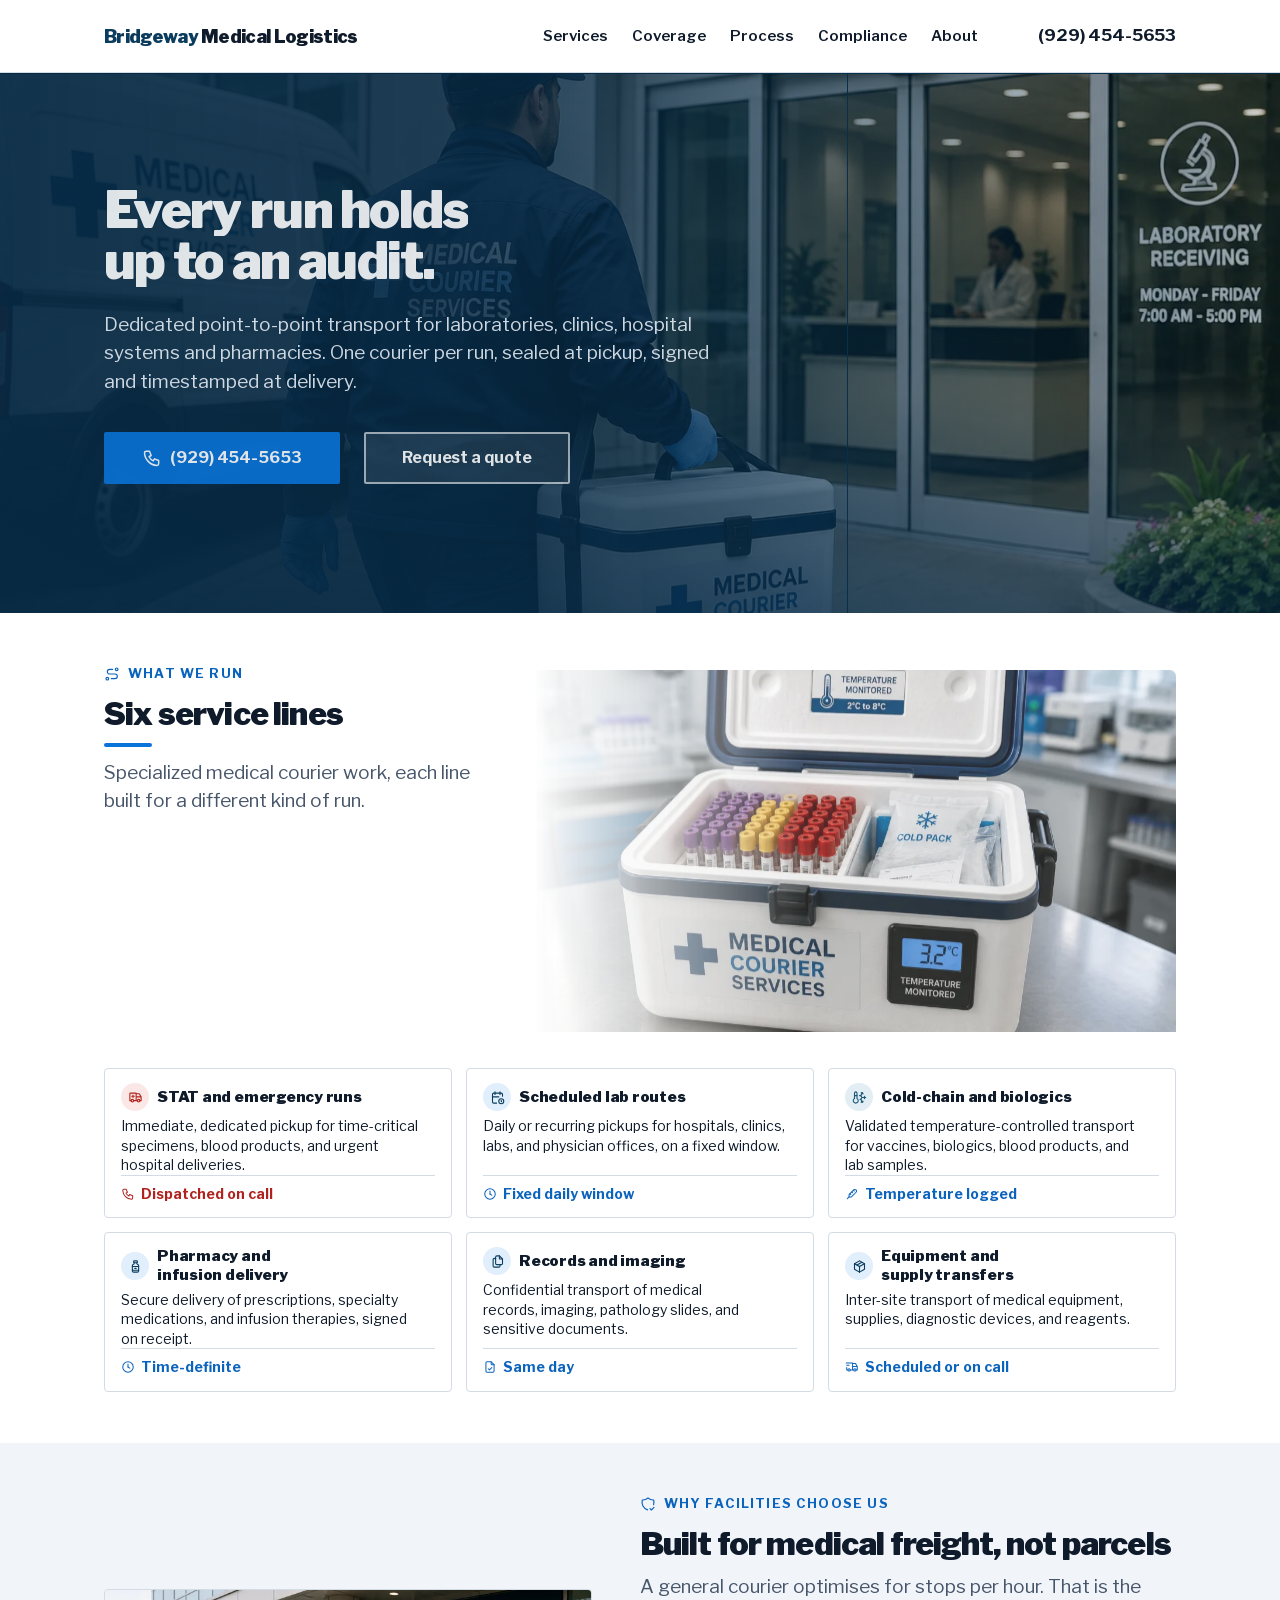
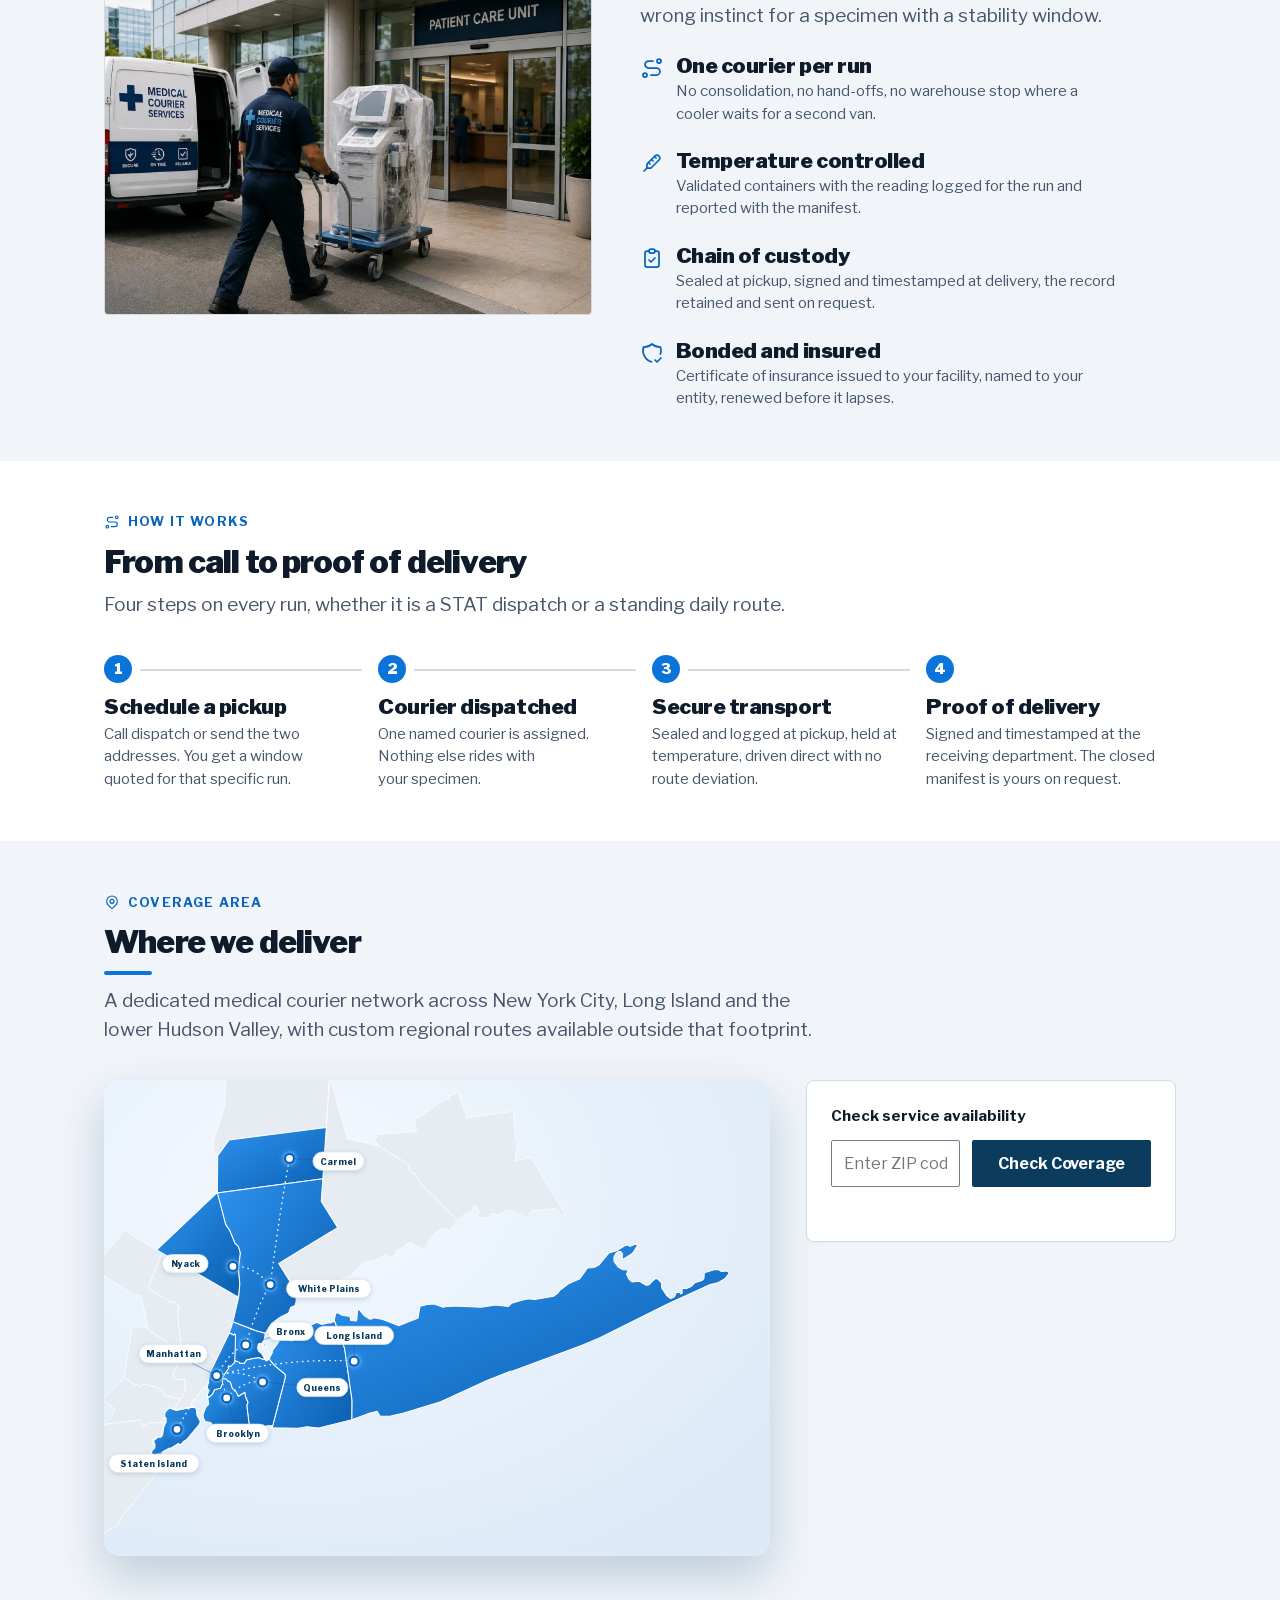
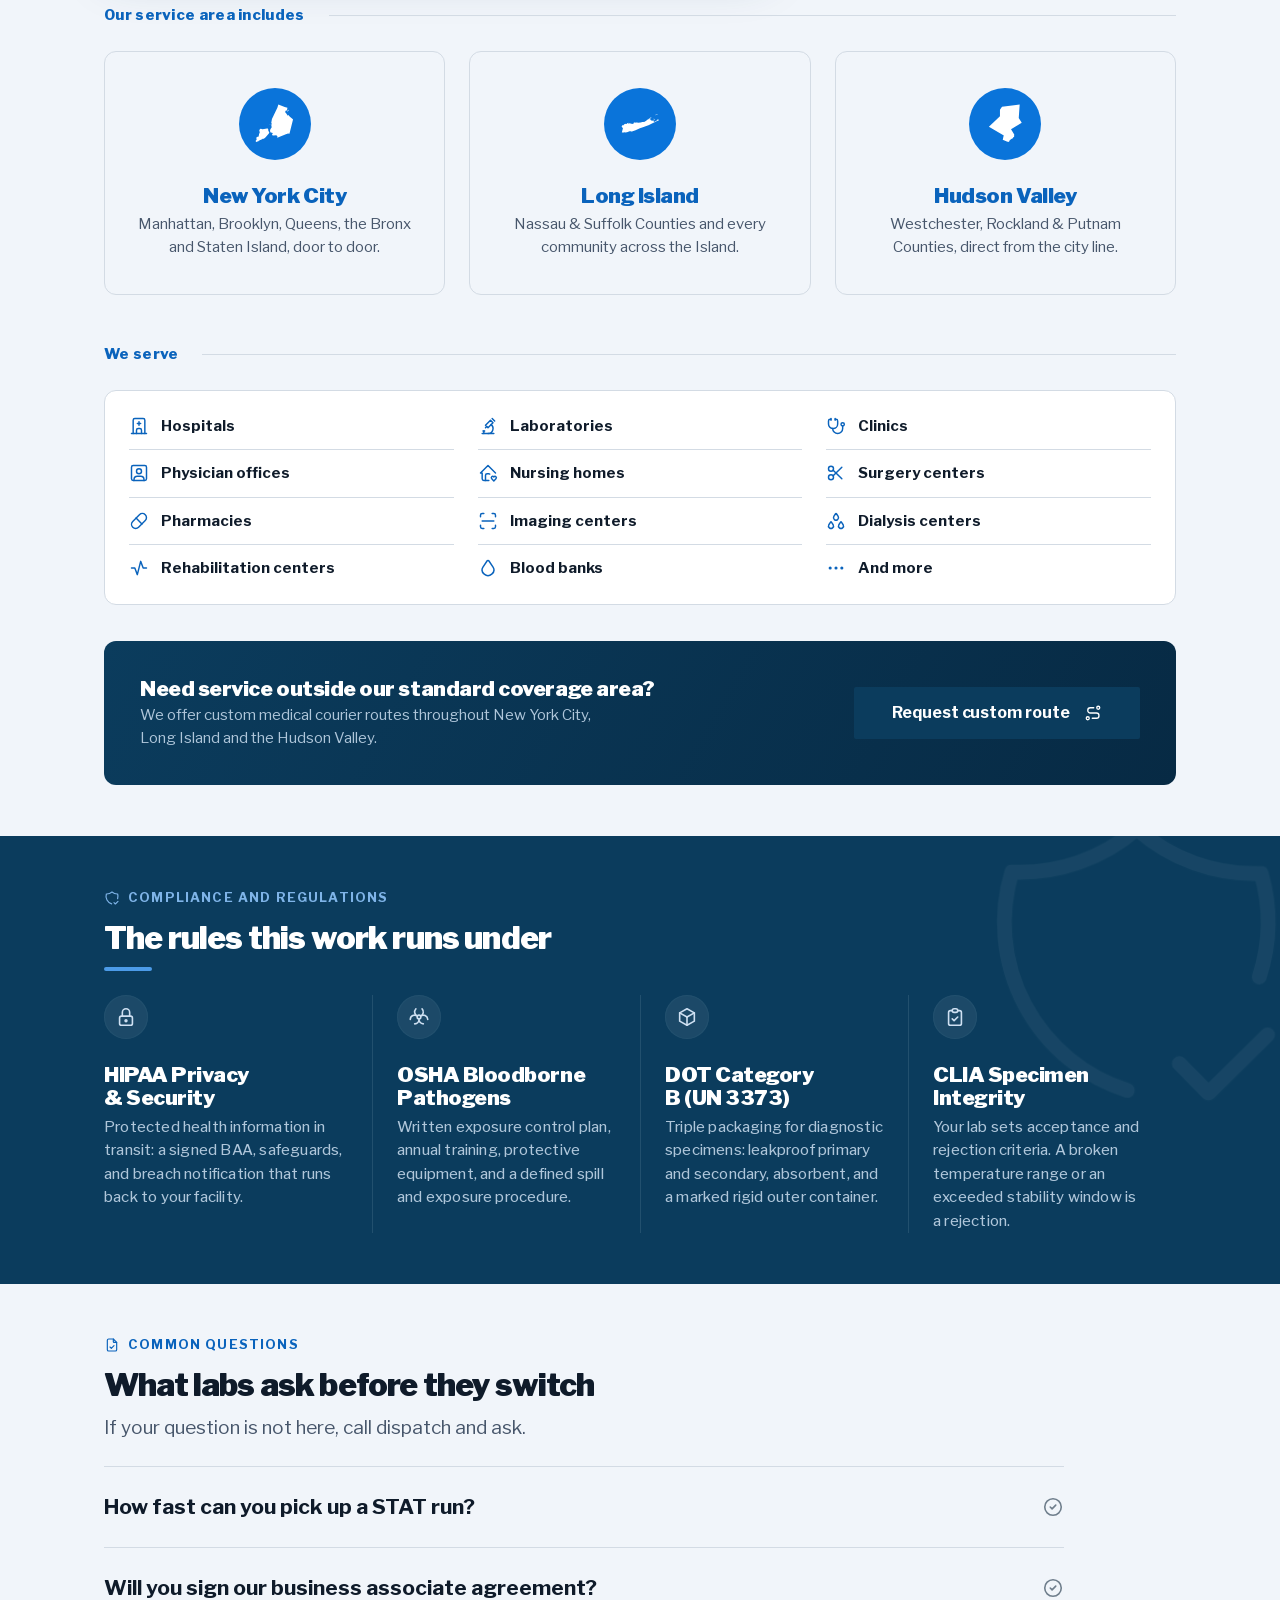
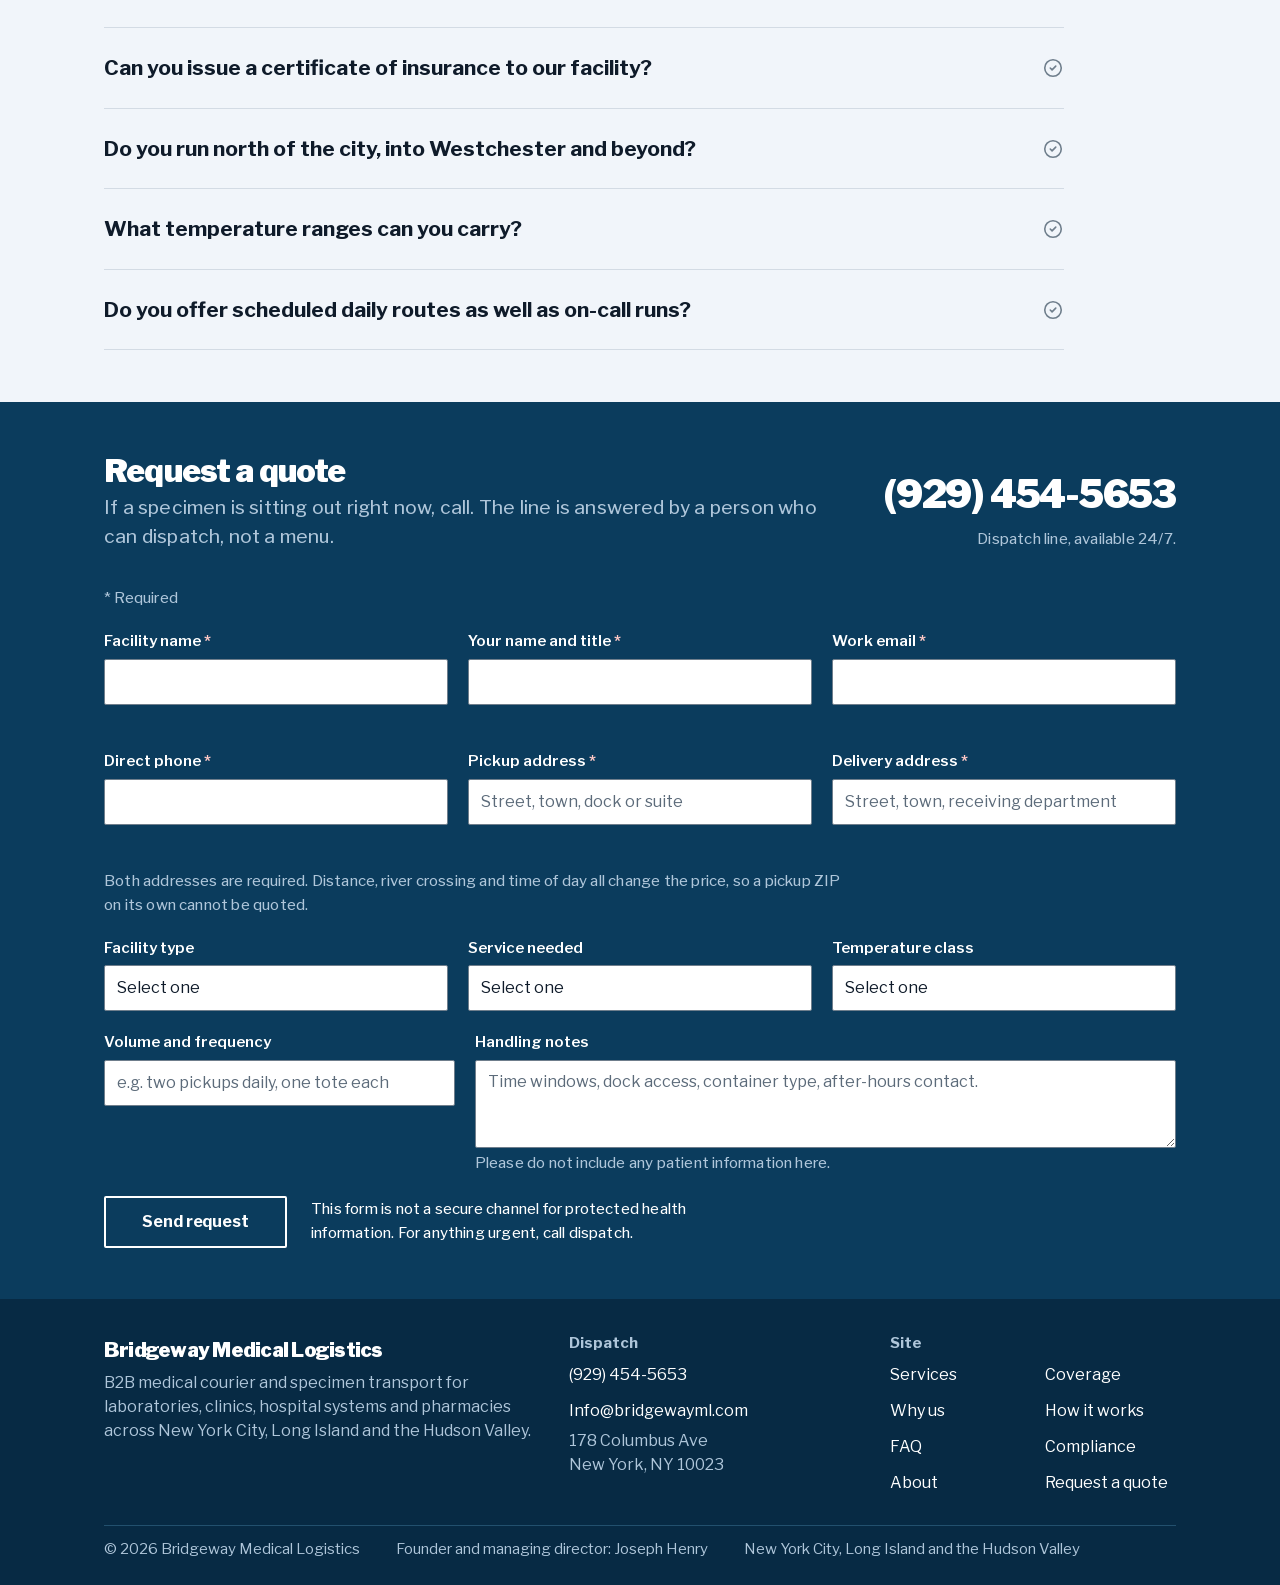
==== commit bbd7760e: "Merge pull request #1 from Kah-los/claude/sweet-liskov-ab1ddb Fix mobile horizontal scroll bug" ====
--- a/index.html
+++ b/index.html
@@ -4,8 +4,8 @@
 <meta charset="utf-8">
 <meta name="viewport" content="width=device-width, initial-scale=1">
 
-<title>Bridgeway Medical Logistics | Medical Courier, NYC and New Jersey</title>
-<meta name="description" content="B2B medical courier for labs, clinics, hospital systems and pharmacies across the five boroughs, Nassau County and northern New Jersey. STAT specimen transport, scheduled lab routes, cold-chain pharma, records under chain of custody.">
+<title>Bridgeway Medical Logistics | Medical Courier, NYC and Long Island</title>
+<meta name="description" content="B2B medical courier for labs, clinics, hospital systems and pharmacies across New York City, Long Island and the Hudson Valley. STAT specimen transport, scheduled lab routes, cold-chain pharma, records under chain of custody.">
 <link rel="canonical" href="https://bridgewayml.com/">
 
 <!-- ==========================================================================
@@ -34,8 +34,8 @@
 
 <meta property="og:type" content="website">
 <meta property="og:site_name" content="Bridgeway Medical Logistics">
-<meta property="og:title" content="Bridgeway Medical Logistics | Medical Courier, NYC and New Jersey">
-<meta property="og:description" content="STAT specimen transport, scheduled lab routes and cold-chain pharma across the five boroughs, Nassau County and northern New Jersey. Documented chain of custody on every run.">
+<meta property="og:title" content="Bridgeway Medical Logistics | Medical Courier, NYC and Long Island">
+<meta property="og:description" content="STAT specimen transport, scheduled lab routes and cold-chain pharma across New York City, Long Island and the Hudson Valley. Documented chain of custody on every run.">
 <meta property="og:url" content="https://bridgewayml.com/">
 <meta property="og:image" content="https://bridgewayml.com/assets/img/og-cover.jpg">
 <meta property="og:image:width" content="1200">
@@ -72,7 +72,7 @@
 
 <!-- Tabler Icons (MIT). Inlined as one sprite: no extra request, no icon
      font, and no hand-rolled paths. Referenced by id from each section below. -->
-<svg class="sprite" aria-hidden="true" focusable="false"><symbol id="i-ambulance" viewBox="0 0 24 24"><path d="M5 17a2 2 0 1 0 4 0a2 2 0 1 0 -4 0" /> <path d="M15 17a2 2 0 1 0 4 0a2 2 0 1 0 -4 0" /> <path d="M5 17h-2v-11a1 1 0 0 1 1 -1h9v12m-4 0h6m4 0h2v-6h-8m0 -5h5l3 5" /> <path d="M6 10h4m-2 -2v4" /></symbol><symbol id="i-calendar-clock" viewBox="0 0 24 24"><path d="M10.5 21h-4.5a2 2 0 0 1 -2 -2v-12a2 2 0 0 1 2 -2h12a2 2 0 0 1 2 2v3" /> <path d="M16 3v4" /> <path d="M8 3v4" /> <path d="M4 11h10" /> <path d="M14 18a4 4 0 1 0 8 0a4 4 0 1 0 -8 0" /> <path d="M18 16.5v1.5l.5 .5" /></symbol><symbol id="i-temperature-snow" viewBox="0 0 24 24"><path d="M4 13.5a4 4 0 1 0 4 0v-8.5a2 2 0 1 0 -4 0v8.5" /> <path d="M4 9h4" /> <path d="M14.75 4l1 2h2.25" /> <path d="M17 4l-3 5l2 3" /> <path d="M20.25 10l-1.25 2l1.25 2" /> <path d="M22 12h-6l-2 3" /> <path d="M18 18h-2.25l-1 2" /> <path d="M17 20l-3 -5h-1" /> <path d="M12 9l2.088 .008" /></symbol><symbol id="i-vaccine-bottle" viewBox="0 0 24 24"><path d="M9 4a1 1 0 0 1 1 -1h4a1 1 0 0 1 1 1v1a1 1 0 0 1 -1 1h-4a1 1 0 0 1 -1 -1l0 -1" /> <path d="M10 6v.98c0 .877 -.634 1.626 -1.5 1.77c-.866 .144 -1.5 .893 -1.5 1.77v8.48a2 2 0 0 0 2 2h6a2 2 0 0 0 2 -2v-8.48c0 -.877 -.634 -1.626 -1.5 -1.77a1.795 1.795 0 0 1 -1.5 -1.77v-.98" /> <path d="M7 12h10" /> <path d="M7 18h10" /> <path d="M11 15h2" /></symbol><symbol id="i-files" viewBox="0 0 24 24"><path d="M15 3v4a1 1 0 0 0 1 1h4" /> <path d="M18 17h-7a2 2 0 0 1 -2 -2v-10a2 2 0 0 1 2 -2h4l5 5v7a2 2 0 0 1 -2 2" /> <path d="M16 17v2a2 2 0 0 1 -2 2h-7a2 2 0 0 1 -2 -2v-10a2 2 0 0 1 2 -2h2" /></symbol><symbol id="i-package" viewBox="0 0 24 24"><path d="M12 3l8 4.5l0 9l-8 4.5l-8 -4.5l0 -9l8 -4.5" /> <path d="M12 12l8 -4.5" /> <path d="M12 12l0 9" /> <path d="M12 12l-8 -4.5" /> <path d="M16 5.25l-8 4.5" /></symbol><symbol id="i-lock" viewBox="0 0 24 24"><path d="M5 13a2 2 0 0 1 2 -2h10a2 2 0 0 1 2 2v6a2 2 0 0 1 -2 2h-10a2 2 0 0 1 -2 -2v-6" /> <path d="M11 16a1 1 0 1 0 2 0a1 1 0 0 0 -2 0" /> <path d="M8 11v-4a4 4 0 1 1 8 0v4" /></symbol><symbol id="i-biohazard" viewBox="0 0 24 24"><path d="M10 12a2 2 0 1 0 4 0a2 2 0 1 0 -4 0" /> <path d="M11.939 14c0 .173 .048 .351 .056 .533l0 .217a4.75 4.75 0 0 1 -4.533 4.745l-.217 0m-4.75 -4.75a4.75 4.75 0 0 1 7.737 -3.693m6.513 8.443a4.75 4.75 0 0 1 -4.69 -5.503l-.06 0m1.764 -2.944a4.75 4.75 0 0 1 7.731 3.477l0 .217m-11.195 -3.813a4.75 4.75 0 0 1 -1.828 -7.624l.164 -.172m6.718 0a4.75 4.75 0 0 1 -1.665 7.798" /></symbol><symbol id="i-box" viewBox="0 0 24 24"><path d="M12 3l8 4.5l0 9l-8 4.5l-8 -4.5l0 -9l8 -4.5" /> <path d="M12 12l8 -4.5" /> <path d="M12 12l0 9" /> <path d="M12 12l-8 -4.5" /></symbol><symbol id="i-clipboard-check" viewBox="0 0 24 24"><path d="M9 5h-2a2 2 0 0 0 -2 2v12a2 2 0 0 0 2 2h10a2 2 0 0 0 2 -2v-12a2 2 0 0 0 -2 -2h-2" /> <path d="M9 5a2 2 0 0 1 2 -2h2a2 2 0 0 1 2 2a2 2 0 0 1 -2 2h-2a2 2 0 0 1 -2 -2" /> <path d="M9 14l2 2l4 -4" /></symbol><symbol id="i-shield-check" viewBox="0 0 24 24"><path d="M11.46 20.846a12 12 0 0 1 -7.96 -14.846a12 12 0 0 0 8.5 -3a12 12 0 0 0 8.5 3a12 12 0 0 1 -.09 7.06" /> <path d="M15 19l2 2l4 -4" /></symbol><symbol id="i-clock-hour-4" viewBox="0 0 24 24"><path d="M3 12a9 9 0 1 0 18 0a9 9 0 1 0 -18 0" /> <path d="M12 12l3 2" /> <path d="M12 7v5" /></symbol><symbol id="i-headset" viewBox="0 0 24 24"><path d="M4 14v-3a8 8 0 1 1 16 0v3" /> <path d="M18 19c0 1.657 -2.686 3 -6 3" /> <path d="M4 14a2 2 0 0 1 2 -2h1a2 2 0 0 1 2 2v3a2 2 0 0 1 -2 2h-1a2 2 0 0 1 -2 -2v-3" /> <path d="M15 14a2 2 0 0 1 2 -2h1a2 2 0 0 1 2 2v3a2 2 0 0 1 -2 2h-1a2 2 0 0 1 -2 -2v-3" /></symbol><symbol id="i-map-pin" viewBox="0 0 24 24"><path d="M9 11a3 3 0 1 0 6 0a3 3 0 0 0 -6 0" /> <path d="M17.657 16.657l-4.243 4.243a2 2 0 0 1 -2.827 0l-4.244 -4.243a8 8 0 1 1 11.314 0" /></symbol><symbol id="i-phone" viewBox="0 0 24 24"><path d="M5 4h4l2 5l-2.5 1.5a11 11 0 0 0 5 5l1.5 -2.5l5 2v4a2 2 0 0 1 -2 2a16 16 0 0 1 -15 -15a2 2 0 0 1 2 -2" /></symbol><symbol id="i-circle-check" viewBox="0 0 24 24"><path d="M3 12a9 9 0 1 0 18 0a9 9 0 1 0 -18 0" /> <path d="M9 12l2 2l4 -4" /></symbol><symbol id="i-hourglass-high" viewBox="0 0 24 24"><path d="M6.5 7h11" /> <path d="M6 20v-2a6 6 0 1 1 12 0v2a1 1 0 0 1 -1 1h-10a1 1 0 0 1 -1 -1" /> <path d="M6 4v2a6 6 0 1 0 12 0v-2a1 1 0 0 0 -1 -1h-10a1 1 0 0 0 -1 1" /></symbol><symbol id="i-snowflake" viewBox="0 0 24 24"><path d="M10 4l2 1l2 -1" /> <path d="M12 2v6.5l3 1.72" /> <path d="M17.928 6.268l.134 2.232l1.866 1.232" /> <path d="M20.66 7l-5.629 3.25l.01 3.458" /> <path d="M19.928 14.268l-1.866 1.232l-.134 2.232" /> <path d="M20.66 17l-5.629 -3.25l-2.99 1.738" /> <path d="M14 20l-2 -1l-2 1" /> <path d="M12 22v-6.5l-3 -1.72" /> <path d="M6.072 17.732l-.134 -2.232l-1.866 -1.232" /> <path d="M3.34 17l5.629 -3.25l-.01 -3.458" /> <path d="M4.072 9.732l1.866 -1.232l.134 -2.232" /> <path d="M3.34 7l5.629 3.25l2.99 -1.738" /></symbol><symbol id="i-thermometer" viewBox="0 0 24 24"><path d="M19 5a2.828 2.828 0 0 1 0 4l-8 8h-4v-4l8 -8a2.828 2.828 0 0 1 4 0" /> <path d="M16 7l-1.5 -1.5" /> <path d="M13 10l-1.5 -1.5" /> <path d="M10 13l-1.5 -1.5" /> <path d="M7 17l-3 3" /></symbol><symbol id="i-route" viewBox="0 0 24 24"><path d="M3 19a2 2 0 1 0 4 0a2 2 0 0 0 -4 0" /> <path d="M19 7a2 2 0 1 0 0 -4a2 2 0 0 0 0 4" /> <path d="M11 19h5.5a3.5 3.5 0 0 0 0 -7h-8a3.5 3.5 0 0 1 0 -7h4.5" /></symbol><symbol id="i-file-check" viewBox="0 0 24 24"><path d="M14 3v4a1 1 0 0 0 1 1h4" /> <path d="M17 21h-10a2 2 0 0 1 -2 -2v-14a2 2 0 0 1 2 -2h7l5 5v11a2 2 0 0 1 -2 2" /> <path d="M9 15l2 2l4 -4" /></symbol><symbol id="i-truck-delivery" viewBox="0 0 24 24"><path d="M5 17a2 2 0 1 0 4 0a2 2 0 1 0 -4 0" /> <path d="M15 17a2 2 0 1 0 4 0a2 2 0 1 0 -4 0" /> <path d="M5 17h-2v-4m-1 -8h11v12m-4 0h6m4 0h2v-6h-8m0 -5h5l3 5" /> <path d="M3 9l4 0" /></symbol></svg>
+<svg class="sprite" aria-hidden="true" focusable="false"><symbol id="i-ambulance" viewBox="0 0 24 24"><path d="M5 17a2 2 0 1 0 4 0a2 2 0 1 0 -4 0" /> <path d="M15 17a2 2 0 1 0 4 0a2 2 0 1 0 -4 0" /> <path d="M5 17h-2v-11a1 1 0 0 1 1 -1h9v12m-4 0h6m4 0h2v-6h-8m0 -5h5l3 5" /> <path d="M6 10h4m-2 -2v4" /></symbol><symbol id="i-calendar-clock" viewBox="0 0 24 24"><path d="M10.5 21h-4.5a2 2 0 0 1 -2 -2v-12a2 2 0 0 1 2 -2h12a2 2 0 0 1 2 2v3" /> <path d="M16 3v4" /> <path d="M8 3v4" /> <path d="M4 11h10" /> <path d="M14 18a4 4 0 1 0 8 0a4 4 0 1 0 -8 0" /> <path d="M18 16.5v1.5l.5 .5" /></symbol><symbol id="i-temperature-snow" viewBox="0 0 24 24"><path d="M4 13.5a4 4 0 1 0 4 0v-8.5a2 2 0 1 0 -4 0v8.5" /> <path d="M4 9h4" /> <path d="M14.75 4l1 2h2.25" /> <path d="M17 4l-3 5l2 3" /> <path d="M20.25 10l-1.25 2l1.25 2" /> <path d="M22 12h-6l-2 3" /> <path d="M18 18h-2.25l-1 2" /> <path d="M17 20l-3 -5h-1" /> <path d="M12 9l2.088 .008" /></symbol><symbol id="i-vaccine-bottle" viewBox="0 0 24 24"><path d="M9 4a1 1 0 0 1 1 -1h4a1 1 0 0 1 1 1v1a1 1 0 0 1 -1 1h-4a1 1 0 0 1 -1 -1l0 -1" /> <path d="M10 6v.98c0 .877 -.634 1.626 -1.5 1.77c-.866 .144 -1.5 .893 -1.5 1.77v8.48a2 2 0 0 0 2 2h6a2 2 0 0 0 2 -2v-8.48c0 -.877 -.634 -1.626 -1.5 -1.77a1.795 1.795 0 0 1 -1.5 -1.77v-.98" /> <path d="M7 12h10" /> <path d="M7 18h10" /> <path d="M11 15h2" /></symbol><symbol id="i-files" viewBox="0 0 24 24"><path d="M15 3v4a1 1 0 0 0 1 1h4" /> <path d="M18 17h-7a2 2 0 0 1 -2 -2v-10a2 2 0 0 1 2 -2h4l5 5v7a2 2 0 0 1 -2 2" /> <path d="M16 17v2a2 2 0 0 1 -2 2h-7a2 2 0 0 1 -2 -2v-10a2 2 0 0 1 2 -2h2" /></symbol><symbol id="i-package" viewBox="0 0 24 24"><path d="M12 3l8 4.5l0 9l-8 4.5l-8 -4.5l0 -9l8 -4.5" /> <path d="M12 12l8 -4.5" /> <path d="M12 12l0 9" /> <path d="M12 12l-8 -4.5" /> <path d="M16 5.25l-8 4.5" /></symbol><symbol id="i-lock" viewBox="0 0 24 24"><path d="M5 13a2 2 0 0 1 2 -2h10a2 2 0 0 1 2 2v6a2 2 0 0 1 -2 2h-10a2 2 0 0 1 -2 -2v-6" /> <path d="M11 16a1 1 0 1 0 2 0a1 1 0 0 0 -2 0" /> <path d="M8 11v-4a4 4 0 1 1 8 0v4" /></symbol><symbol id="i-biohazard" viewBox="0 0 24 24"><path d="M10 12a2 2 0 1 0 4 0a2 2 0 1 0 -4 0" /> <path d="M11.939 14c0 .173 .048 .351 .056 .533l0 .217a4.75 4.75 0 0 1 -4.533 4.745l-.217 0m-4.75 -4.75a4.75 4.75 0 0 1 7.737 -3.693m6.513 8.443a4.75 4.75 0 0 1 -4.69 -5.503l-.06 0m1.764 -2.944a4.75 4.75 0 0 1 7.731 3.477l0 .217m-11.195 -3.813a4.75 4.75 0 0 1 -1.828 -7.624l.164 -.172m6.718 0a4.75 4.75 0 0 1 -1.665 7.798" /></symbol><symbol id="i-box" viewBox="0 0 24 24"><path d="M12 3l8 4.5l0 9l-8 4.5l-8 -4.5l0 -9l8 -4.5" /> <path d="M12 12l8 -4.5" /> <path d="M12 12l0 9" /> <path d="M12 12l-8 -4.5" /></symbol><symbol id="i-clipboard-check" viewBox="0 0 24 24"><path d="M9 5h-2a2 2 0 0 0 -2 2v12a2 2 0 0 0 2 2h10a2 2 0 0 0 2 -2v-12a2 2 0 0 0 -2 -2h-2" /> <path d="M9 5a2 2 0 0 1 2 -2h2a2 2 0 0 1 2 2a2 2 0 0 1 -2 2h-2a2 2 0 0 1 -2 -2" /> <path d="M9 14l2 2l4 -4" /></symbol><symbol id="i-shield-check" viewBox="0 0 24 24"><path d="M11.46 20.846a12 12 0 0 1 -7.96 -14.846a12 12 0 0 0 8.5 -3a12 12 0 0 0 8.5 3a12 12 0 0 1 -.09 7.06" /> <path d="M15 19l2 2l4 -4" /></symbol><symbol id="i-clock-hour-4" viewBox="0 0 24 24"><path d="M3 12a9 9 0 1 0 18 0a9 9 0 1 0 -18 0" /> <path d="M12 12l3 2" /> <path d="M12 7v5" /></symbol><symbol id="i-headset" viewBox="0 0 24 24"><path d="M4 14v-3a8 8 0 1 1 16 0v3" /> <path d="M18 19c0 1.657 -2.686 3 -6 3" /> <path d="M4 14a2 2 0 0 1 2 -2h1a2 2 0 0 1 2 2v3a2 2 0 0 1 -2 2h-1a2 2 0 0 1 -2 -2v-3" /> <path d="M15 14a2 2 0 0 1 2 -2h1a2 2 0 0 1 2 2v3a2 2 0 0 1 -2 2h-1a2 2 0 0 1 -2 -2v-3" /></symbol><symbol id="i-map-pin" viewBox="0 0 24 24"><path d="M9 11a3 3 0 1 0 6 0a3 3 0 0 0 -6 0" /> <path d="M17.657 16.657l-4.243 4.243a2 2 0 0 1 -2.827 0l-4.244 -4.243a8 8 0 1 1 11.314 0" /></symbol><symbol id="i-phone" viewBox="0 0 24 24"><path d="M5 4h4l2 5l-2.5 1.5a11 11 0 0 0 5 5l1.5 -2.5l5 2v4a2 2 0 0 1 -2 2a16 16 0 0 1 -15 -15a2 2 0 0 1 2 -2" /></symbol><symbol id="i-circle-check" viewBox="0 0 24 24"><path d="M3 12a9 9 0 1 0 18 0a9 9 0 1 0 -18 0" /> <path d="M9 12l2 2l4 -4" /></symbol><symbol id="i-hourglass-high" viewBox="0 0 24 24"><path d="M6.5 7h11" /> <path d="M6 20v-2a6 6 0 1 1 12 0v2a1 1 0 0 1 -1 1h-10a1 1 0 0 1 -1 -1" /> <path d="M6 4v2a6 6 0 1 0 12 0v-2a1 1 0 0 0 -1 -1h-10a1 1 0 0 0 -1 1" /></symbol><symbol id="i-snowflake" viewBox="0 0 24 24"><path d="M10 4l2 1l2 -1" /> <path d="M12 2v6.5l3 1.72" /> <path d="M17.928 6.268l.134 2.232l1.866 1.232" /> <path d="M20.66 7l-5.629 3.25l.01 3.458" /> <path d="M19.928 14.268l-1.866 1.232l-.134 2.232" /> <path d="M20.66 17l-5.629 -3.25l-2.99 1.738" /> <path d="M14 20l-2 -1l-2 1" /> <path d="M12 22v-6.5l-3 -1.72" /> <path d="M6.072 17.732l-.134 -2.232l-1.866 -1.232" /> <path d="M3.34 17l5.629 -3.25l-.01 -3.458" /> <path d="M4.072 9.732l1.866 -1.232l.134 -2.232" /> <path d="M3.34 7l5.629 3.25l2.99 -1.738" /></symbol><symbol id="i-thermometer" viewBox="0 0 24 24"><path d="M19 5a2.828 2.828 0 0 1 0 4l-8 8h-4v-4l8 -8a2.828 2.828 0 0 1 4 0" /> <path d="M16 7l-1.5 -1.5" /> <path d="M13 10l-1.5 -1.5" /> <path d="M10 13l-1.5 -1.5" /> <path d="M7 17l-3 3" /></symbol><symbol id="i-route" viewBox="0 0 24 24"><path d="M3 19a2 2 0 1 0 4 0a2 2 0 0 0 -4 0" /> <path d="M19 7a2 2 0 1 0 0 -4a2 2 0 0 0 0 4" /> <path d="M11 19h5.5a3.5 3.5 0 0 0 0 -7h-8a3.5 3.5 0 0 1 0 -7h4.5" /></symbol><symbol id="i-file-check" viewBox="0 0 24 24"><path d="M14 3v4a1 1 0 0 0 1 1h4" /> <path d="M17 21h-10a2 2 0 0 1 -2 -2v-14a2 2 0 0 1 2 -2h7l5 5v11a2 2 0 0 1 -2 2" /> <path d="M9 15l2 2l4 -4" /></symbol><symbol id="i-truck-delivery" viewBox="0 0 24 24"><path d="M5 17a2 2 0 1 0 4 0a2 2 0 1 0 -4 0" /> <path d="M15 17a2 2 0 1 0 4 0a2 2 0 1 0 -4 0" /> <path d="M5 17h-2v-4m-1 -8h11v12m-4 0h6m4 0h2v-6h-8m0 -5h5l3 5" /> <path d="M3 9l4 0" /></symbol><symbol id="i-building-hospital" viewBox="0 0 24 24"><path d="M3 21l18 0" /> <path d="M5 21v-16a2 2 0 0 1 2 -2h10a2 2 0 0 1 2 2v16" /> <path d="M9 21v-4a2 2 0 0 1 2 -2h2a2 2 0 0 1 2 2v4" /> <path d="M10 9l4 0" /> <path d="M12 7l0 4" /></symbol><symbol id="i-microscope" viewBox="0 0 24 24"><path d="M5 21h14" /> <path d="M6 18h2" /> <path d="M7 18v3" /> <path d="M9 11l3 3l6 -6l-3 -3l-6 6" /> <path d="M10.5 12.5l-1.5 1.5" /> <path d="M17 3l3 3" /> <path d="M12 21a6 6 0 0 0 3.715 -10.712" /></symbol><symbol id="i-pill" viewBox="0 0 24 24"><path d="M4.5 12.5l8 -8a4.94 4.94 0 0 1 7 7l-8 8a4.94 4.94 0 0 1 -7 -7" /> <path d="M8.5 8.5l7 7" /></symbol><symbol id="i-stethoscope" viewBox="0 0 24 24"><path d="M6 4h-1a2 2 0 0 0 -2 2v3.5a5.5 5.5 0 0 0 11 0v-3.5a2 2 0 0 0 -2 -2h-1" /> <path d="M8 15a6 6 0 1 0 12 0v-3" /> <path d="M11 3v2" /> <path d="M6 3v2" /> <path d="M18 10a2 2 0 1 0 4 0a2 2 0 1 0 -4 0" /></symbol><symbol id="i-user-square" viewBox="0 0 24 24"><path d="M9 10a3 3 0 1 0 6 0a3 3 0 0 0 -6 0" /> <path d="M6 21v-1a4 4 0 0 1 4 -4h4a4 4 0 0 1 4 4v1" /> <path d="M3 5a2 2 0 0 1 2 -2h14a2 2 0 0 1 2 2v14a2 2 0 0 1 -2 2h-14a2 2 0 0 1 -2 -2v-14" /></symbol><symbol id="i-scissors" viewBox="0 0 24 24"><path d="M3 7a3 3 0 1 0 6 0a3 3 0 1 0 -6 0" /> <path d="M3 17a3 3 0 1 0 6 0a3 3 0 1 0 -6 0" /> <path d="M8.6 8.6l10.4 10.4" /> <path d="M8.6 15.4l10.4 -10.4" /></symbol><symbol id="i-home-heart" viewBox="0 0 24 24"><path d="M21 12l-9 -9l-9 9h2v7a2 2 0 0 0 2 2h6" /> <path d="M9 21v-6a2 2 0 0 1 2 -2h2c.39 0 .754 .112 1.061 .304" /> <path d="M19 21.5l2.518 -2.58a1.74 1.74 0 0 0 0 -2.413a1.627 1.627 0 0 0 -2.346 0l-.168 .172l-.168 -.172a1.627 1.627 0 0 0 -2.346 0a1.74 1.74 0 0 0 0 2.412l2.51 2.59l0 -.009" /></symbol><symbol id="i-scan" viewBox="0 0 24 24"><path d="M5 12h14" /> <path d="M3 7v-2a2 2 0 0 1 2 -2h2" /> <path d="M3 17v2a2 2 0 0 0 2 2h2" /> <path d="M17 3h2a2 2 0 0 1 2 2v2" /> <path d="M17 21h2a2 2 0 0 0 2 -2v-2" /></symbol><symbol id="i-droplet" viewBox="0 0 24 24"><path d="M7.502 19.423c2.602 2.105 6.395 2.105 8.996 0c2.602 -2.105 3.262 -5.708 1.566 -8.546l-4.89 -7.26c-.42 -.625 -1.287 -.803 -1.936 -.397a1.376 1.376 0 0 0 -.41 .397l-4.893 7.26c-1.695 2.838 -1.035 6.441 1.567 8.546" /></symbol><symbol id="i-activity" viewBox="0 0 24 24"><path d="M3 12h4l3 8l4 -16l3 8h4" /></symbol><symbol id="i-droplets" viewBox="0 0 24 24"><path d="M4.072 20.3a2.999 2.999 0 0 0 3.856 0a3.002 3.002 0 0 0 .67 -3.798l-2.095 -3.227a.6 .6 0 0 0 -1.005 0l-2.098 3.227a3.003 3.003 0 0 0 .671 3.798" /> <path d="M16.072 20.3a2.999 2.999 0 0 0 3.856 0a3.002 3.002 0 0 0 .67 -3.798l-2.095 -3.227a.6 .6 0 0 0 -1.005 0l-2.098 3.227a3.003 3.003 0 0 0 .671 3.798" /> <path d="M10.072 10.3a2.999 2.999 0 0 0 3.856 0a3.002 3.002 0 0 0 .67 -3.798l-2.095 -3.227a.6 .6 0 0 0 -1.005 0l-2.098 3.227a3.003 3.003 0 0 0 .671 3.798l.001 0" /></symbol><symbol id="i-dots" viewBox="0 0 24 24"><path d="M4 12a1 1 0 1 0 2 0a1 1 0 1 0 -2 0" /> <path d="M11 12a1 1 0 1 0 2 0a1 1 0 1 0 -2 0" /> <path d="M18 12a1 1 0 1 0 2 0a1 1 0 1 0 -2 0" /></symbol></svg>
 
 
 <header class="site-head">
@@ -226,67 +226,170 @@
        lookup needs no request. An unrecognised ZIP is never told "no": it is
        told to call dispatch, because a wrong no loses a booking.
        ================================================================== -->
-  <section class="section section--band" id="coverage" aria-labelledby="cov-h">
+  <section class="section section--band cov" id="coverage" aria-labelledby="cov-h">
     <div class="wrap">
 
-      <div class="map__head">
-        <div>
-          <p class="eyebrow"><svg class="i" aria-hidden="true"><use href="#i-map-pin"></use></svg>Coverage area</p>
-          <h2 id="cov-h" class="has-rule">Where we deliver</h2>
-          <p class="lead muted">
-            Nine counties across New York City, Nassau and northern New Jersey.
-            Response windows are quoted per address pair, not published as one
-            number.
-          </p>
-        </div>
-
-        <details class="zipcheck__drawer">
-          <summary>Check a ZIP code</summary>
+      <div class="cov__head">
+        <p class="eyebrow"><svg class="i" aria-hidden="true"><use href="#i-map-pin"></use></svg>Coverage area</p>
+        <h2 id="cov-h" class="has-rule">Where we deliver</h2>
+        <p class="lead muted">
+          A dedicated medical courier network across New York City, Long
+          Island and the lower Hudson Valley, with custom regional routes
+          available outside that footprint.
+        </p>
+      </div>
+
+      <div class="cov__layout">
+        <figure class="cov__map">
+          <svg class="map__svg" viewBox="0 0 980 700" role="img" aria-labelledby="mapt mapd" xmlns="http://www.w3.org/2000/svg">
+<title id="mapt">Bridgeway service network</title>
+<desc id="mapd">A logistics network map showing New York City -- Manhattan, Brooklyn, Queens, the Bronx and Staten Island -- Nassau and Suffolk Counties on Long Island, and Westchester, Rockland and Putnam Counties, connected by delivery routes between hub markers. Surrounding areas, including northern New Jersey, are shown unshaded for orientation and are not served; the eastern half of Suffolk County extends beyond this view.</desc>
+<defs>
+<linearGradient id="mapLand" x1="0" y1="0" x2="1" y2="1"><stop offset="0%" stop-color="#2E93F0"/><stop offset="100%" stop-color="#0A5FB0"/></linearGradient>
+<radialGradient id="mapWater" cx="30%" cy="24%" r="90%"><stop offset="0%" stop-color="#F4F9FE"/><stop offset="100%" stop-color="#DCE9F7"/></radialGradient>
+<filter id="hubGlow" x="-200%" y="-200%" width="500%" height="500%"><feGaussianBlur in="SourceGraphic" stdDeviation="4.5" result="b"/><feMerge><feMergeNode in="b"/><feMergeNode in="SourceGraphic"/></feMerge></filter>
+</defs>
+<rect class="map__water" width="980" height="700"/>
+<path class="map__ctx" d="M77.7 250.1L85.1 254.3L64.9 306.7L100.1 327.8L100.4 324.6L110.7 332.8L108.2 344.1L114.6 401.4L73.3 372.9L68.7 371.5L64.8 365.3L54.3 315.8L51.0 317.7L49.1 316.1L42.2 315.3L-17.4 276.8L31.2 221.7L77.7 250.1Z"/>
+<path class="map__ctx" d="M85.1 254.3L195.2 318.3L198.3 318.4L189.8 355.7L184.3 372.3L165.4 411.5L154.6 399.7L144.8 407.1L108.4 417.1L111.7 411.4L112.4 402.2L114.6 401.4L108.2 344.1L110.7 332.8L100.4 324.6L100.1 327.8L64.9 306.7L85.1 254.3Z"/>
+<path class="map__ctx" d="M102.3 432.0L101.9 436.4L103.3 440.7L119.3 440.2L119.2 452.8L120.8 456.2L112.3 469.6L89.3 463.9L81.9 454.2L59.5 447.2L53.7 451.4L48.8 448.6L45.4 449.6L35.0 441.4L29.0 439.2L42.3 361.4L64.8 365.3L68.7 371.5L73.3 372.9L114.6 401.4L112.4 402.2L111.7 411.4L102.3 432.0Z"/>
+<path class="map__ctx" d="M165.4 411.5L155.8 431.1L152.0 453.2L147.1 452.6L142.6 459.6L131.4 469.9L128.8 476.4L129.7 479.4L127.4 481.2L109.9 484.8L103.5 483.8L120.8 456.2L119.2 452.8L119.3 440.2L103.3 440.7L101.9 436.4L102.8 429.8L108.2 420.2L108.4 417.1L144.8 407.1L154.6 399.7L165.4 411.5Z"/>
+<path class="map__ctx" d="M177.2 40.6L179.3 4.3L181.1 -3.5L179.6 -10.7L181.6 -27.8L174.1 -105.2L185.6 -188.5L263.1 -154.1L328.2 -141.2L338.9 -174.8L342.3 -174.8L327.1 70.0L184.2 88.2L167.3 111.4L160.7 103.1L161.5 88.7L177.2 40.6Z"/>
+<path class="map__ctx" d="M331.6 4.7L335.3 5.0L358.5 86.8L397.5 95.5L399.1 97.0L404.9 97.4L441.3 120.0L449.4 126.7L448.3 130.9L453.5 137.3L457.8 137.2L466.7 152.5L473.9 161.4L486.9 171.0L488.2 173.8L520.2 207.2L509.6 221.3L496.9 218.5L486.7 226.1L477.5 236.3L475.6 246.4L468.8 248.3L454.7 241.8L454.4 239.7L451.9 238.9L443.1 243.0L434.0 250.2L431.6 249.6L427.1 257.8L422.0 262.0L413.3 257.1L397.8 265.5L383.0 268.3L376.0 275.9L373.2 276.6L360.8 290.5L355.4 290.3L349.0 293.0L345.8 300.2L340.2 294.5L331.8 298.9L331.9 303.2L329.8 308.0L327.6 309.4L327.1 303.6L325.3 302.1L315.8 309.2L313.8 311.9L313.0 316.3L308.1 316.6L307.7 312.1L303.9 309.5L301.0 310.0L287.0 316.0L282.1 324.0L283.0 311.6L257.1 269.9L343.9 217.3L319.7 178.6L331.6 4.7Z"/>
+<path class="map__ctx" d="M-13.0 540.5L-22.0 530.3L-3.4 504.8L-1.1 506.6L53.2 500.3L57.5 508.3L69.3 503.4L78.6 505.0L84.5 502.6L87.5 507.0L84.6 522.9L83.4 524.5L78.7 523.6L72.6 528.1L71.6 531.5L73.5 541.5L65.7 551.7L64.1 556.8L65.9 564.5L67.9 567.9L81.0 573.2L21.1 650.5L21.3 654.6L-2.5 667.8L-10.8 666.9L-42.1 644.6L-58.7 610.2L-12.7 563.3L-2.2 555.5L-13.0 540.5Z"/>
+<path class="map__ctx" d="M87.5 507.0L84.5 502.6L78.6 505.0L69.3 503.4L57.5 508.3L53.2 500.3L-1.1 506.6L-3.4 504.8L5.6 499.8L13.0 491.3L16.1 483.8L-2.7 470.1L29.0 439.2L35.0 441.4L45.4 449.6L48.8 448.6L53.7 451.4L59.5 447.2L81.9 454.2L89.3 463.9L112.3 469.6L103.5 483.8L94.8 482.9L89.1 489.9L87.5 507.0Z"/>
+<path class="map__ctx" d="M459.7 75.6L456.6 56.0L463.5 55.6L494.3 32.7L502.1 28.8L508.3 29.3L507.3 23.2L513.5 22.5L520.8 17.3L533.9 56.1L602.7 45.8L605.8 90.7L609.1 89.6L604.8 118.7L628.7 113.8L678.6 197.2L675.3 199.7L666.8 191.4L662.5 189.7L657.3 191.1L650.5 189.6L637.5 192.4L634.3 190.9L630.9 191.9L626.5 196.3L626.3 199.3L624.5 201.4L617.4 202.5L616.7 197.9L613.2 195.6L609.5 197.7L600.8 192.0L590.6 193.0L579.1 198.8L576.2 196.7L568.8 196.8L566.6 200.9L556.9 203.4L551.9 202.8L548.4 200.7L552.5 195.3L547.4 184.5L543.2 185.8L542.9 191.0L537.7 195.9L528.3 199.1L520.2 207.2L488.2 173.8L486.9 171.0L473.9 161.4L466.7 152.5L457.8 137.2L453.5 137.3L450.0 133.5L448.3 130.9L449.4 126.7L441.3 120.0L404.9 97.4L399.0 90.0L401.9 80.3L459.7 75.6Z"/>
+<path class="map__zone" d="M247.7 510.9L266.8 437.4L266.3 433.0L250.4 419.9L242.7 410.4L247.8 400.9L247.7 398.2L256.9 386.0L257.5 384.1L256.1 380.1L262.1 377.9L275.6 384.0L282.6 380.8L283.1 374.1L290.4 364.7L296.2 364.9L313.0 356.7L320.8 359.8L331.0 357.2L332.5 357.9L337.8 355.4L338.8 353.2L354.0 394.8L365.0 471.3L364.8 499.8L315.7 512.1L298.5 510.2L285.8 512.5L247.6 511.8L247.7 510.9Z"><title>Nassau</title></path>
+<path class="map__zone" d="M207.1 459.9L197.4 465.8L194.6 459.6L188.5 453.4L185.8 444.6L182.9 443.6L179.5 440.0L173.9 440.0L176.7 433.5L183.7 424.0L182.5 422.7L183.7 420.5L186.2 421.6L192.4 415.0L191.7 412.5L199.5 415.4L199.7 416.7L206.4 416.9L209.3 412.0L220.7 409.3L227.6 408.4L233.9 410.8L236.5 410.4L238.1 413.1L240.0 413.0L242.7 410.4L250.4 419.9L266.3 433.0L266.8 437.4L247.7 510.9L248.1 508.9L240.4 508.8L229.1 511.7L183.9 530.2L184.5 523.1L182.5 520.3L213.9 509.8L210.1 478.9L211.8 474.6L208.2 466.1L207.1 459.9Z"><title>Queens</title></path>
+<path class="map__zone" d="M179.1 212.5L185.0 221.0L192.8 240.0L197.8 244.9L200.7 254.7L197.9 278.4L199.9 299.4L198.3 318.4L195.2 318.3L77.7 250.1L167.3 164.9L179.1 212.5Z"><title>Rockland</title></path>
+<path class="map__zone" d="M354.0 394.8L338.8 353.2L340.7 344.2L343.0 342.2L350.6 346.2L360.2 347.5L362.6 349.9L363.0 353.8L371.1 354.4L372.2 352.1L372.9 338.6L375.7 338.0L382.3 346.3L389.9 351.4L392.5 352.0L397.5 350.0L410.4 352.4L433.7 361.5L462.1 350.4L465.0 332.9L475.8 330.2L486.0 329.7L499.4 334.8L500.6 333.7L516.3 332.7L554.5 334.4L576.5 331.2L594.9 333.3L599.9 328.6L616.0 323.8L624.9 321.8L633.5 322.9L661.8 318.2L668.8 312.6L670.4 309.8L684.3 299.4L700.0 292.6L711.4 276.7L721.0 275.8L728.5 271.9L743.0 254.4L754.9 251.1L766.0 244.0L770.3 242.7L774.1 244.8L782.2 241.5L784.7 242.3L784.9 243.7L779.3 252.8L775.2 256.8L762.7 264.4L762.8 255.2L760.6 252.4L756.4 252.8L753.4 255.1L750.3 260.7L750.4 266.9L756.7 275.5L763.6 279.1L769.8 279.4L771.1 281.1L768.8 285.2L772.1 292.9L776.8 297.3L787.8 296.3L797.6 301.9L801.6 301.8L811.4 292.1L814.6 292.7L820.4 298.4L820.4 305.8L827.9 317.1L832.9 321.0L835.3 321.1L839.7 318.7L842.1 312.8L847.3 312.6L848.6 314.8L850.8 314.0L850.7 307.4L852.3 306.5L856.4 307.3L863.8 303.8L869.3 298.4L880.7 294.7L882.9 291.6L883.4 283.7L897.6 279.3L904.8 279.2L908.2 281.6L917.1 281.0L920.0 284.0L913.7 292.5L903.2 298.2L891.9 301.0L828.5 330.1L728.9 379.5L702.6 390.7L602.3 427.8L597.0 428.8L563.4 442.2L495.4 473.4L441.1 490.0L422.1 494.4L406.4 494.7L401.8 487.7L390.4 490.2L364.8 499.8L365.0 471.3L354.0 394.8Z"><title>Suffolk</title></path>
+<path class="map__zone" d="M236.5 410.4L233.9 410.8L227.6 408.4L220.7 409.3L209.3 412.0L206.4 416.9L199.7 416.7L199.5 415.4L191.7 412.5L193.6 375.0L192.1 373.6L190.7 375.3L184.3 372.3L189.8 355.7L223.0 368.6L237.4 372.8L235.5 383.4L238.2 392.5L237.3 393.5L235.7 391.1L234.3 384.6L231.7 388.3L229.1 387.6L227.0 388.9L226.0 394.3L227.3 398.9L232.5 403.4L236.5 410.4Z"><title>The Bronx</title></path>
+<path class="map__zone" d="M207.1 459.9L208.2 466.1L211.8 474.6L210.1 478.9L213.9 509.8L182.5 520.3L178.4 517.0L163.8 518.4L160.0 518.2L156.4 516.4L156.1 514.7L160.1 508.8L159.5 506.5L156.8 504.1L149.1 502.4L146.7 498.4L145.7 492.8L149.3 482.7L154.2 476.8L152.6 466.4L153.9 467.2L159.3 462.7L162.6 455.7L171.4 453.4L174.3 446.4L173.9 440.0L179.5 440.0L182.9 443.6L185.8 444.6L188.5 453.4L194.6 459.6L197.4 465.8L207.1 459.9Z"><title>Brooklyn</title></path>
+<path class="map__zone" d="M173.9 440.0L174.3 446.4L171.4 453.4L162.6 455.7L159.3 462.7L153.9 467.2L151.9 463.7L154.8 456.8L152.0 453.2L155.8 431.1L184.3 372.3L190.7 375.3L192.1 373.6L193.6 376.3L192.4 415.0L186.2 421.6L183.7 420.5L182.5 422.7L183.7 424.0L176.7 433.5L173.9 440.0Z"><title>Manhattan</title></path>
+<path class="map__zone" d="M166.9 166.3L167.3 111.4L184.2 88.2L327.1 70.0L322.0 145.4L166.9 166.3Z"><title>Putnam</title></path>
+<path class="map__zone" d="M109.5 534.9L97.7 542.1L96.2 541.7L86.2 546.9L82.9 550.1L78.1 550.7L73.3 553.2L70.5 550.3L70.0 547.6L71.2 544.8L74.7 541.5L75.1 536.7L72.9 531.0L79.6 525.5L83.8 525.6L86.0 522.8L88.4 509.5L91.5 503.6L91.2 496.9L89.2 495.3L89.7 489.7L93.6 484.7L96.9 483.1L106.5 486.3L130.1 481.7L133.8 481.9L136.0 485.2L136.8 493.3L141.9 502.8L139.7 507.5L121.2 529.4L117.6 531.3L112.1 537.2L109.5 534.9Z"><title>Staten Island</title></path>
+<path class="map__zone" d="M332.6 224.1L257.1 269.9L283.0 311.6L282.6 326.6L281.1 331.8L274.7 334.5L271.7 342.7L259.3 348.9L246.8 358.0L237.4 372.8L223.0 368.6L189.8 355.7L198.3 318.4L199.9 299.4L197.9 278.4L200.7 254.7L197.8 244.9L192.8 240.0L185.0 221.0L179.1 212.5L166.9 166.3L322.0 145.4L319.7 178.6L343.9 217.3L332.6 224.1Z"><title>Westchester</title></path>
+<g class="map__routes">
+<path class="map__route" d="M165.8 434.9 Q173.1 435.4 180.5 467.8"/>
+<path class="map__route" d="M165.8 434.9 Q187.2 396.3 208.6 389.8"/>
+<path class="map__route" d="M165.8 434.9 Q199.6 423.7 233.3 444.4"/>
+<path class="map__route" d="M180.5 467.8 Q206.9 440.1 233.3 444.4"/>
+<path class="map__route" d="M165.8 434.9 Q136.6 458.5 107.5 514.1"/>
+<path class="map__route" d="M165.8 434.9 Q267.0 408.4 368.1 413.8"/>
+<path class="map__route" d="M208.6 389.8 Q226.6 329.4 244.7 301.1"/>
+<path class="map__route" d="M244.7 301.1 Q217.2 271.7 189.7 274.3"/>
+<path class="map__route" d="M244.7 301.1 Q258.8 192.2 273.0 115.4"/>
+</g>
+<g class="map__hubs">
+<circle class="map__hub-glow" cx="165.8" cy="434.9" r="11" filter="url(#hubGlow)"/>
+<line class="map__leader" x1="165.8" y1="434.9" x2="101.8" y2="402.9"/>
+<circle class="map__hub" cx="165.8" cy="434.9" r="6.5"/>
+<rect class="map__chip" x="51.9" y="389.4" width="99.8" height="27" rx="13.5"/>
+<text class="map__hub-label" x="101.8" y="408.1" text-anchor="middle" font-size="16">Manhattan</text>
+<circle class="map__hub-glow" cx="180.5" cy="467.8" r="11" filter="url(#hubGlow)"/>
+<line class="map__leader" x1="180.5" y1="467.8" x2="196.5" y2="519.8"/>
+<circle class="map__hub" cx="180.5" cy="467.8" r="6.5"/>
+<rect class="map__chip" x="150.7" y="506.3" width="91.6" height="27" rx="13.5"/>
+<text class="map__hub-label" x="196.5" y="524.9" text-anchor="middle" font-size="16">Brooklyn</text>
+<circle class="map__hub-glow" cx="233.3" cy="444.4" r="11" filter="url(#hubGlow)"/>
+<line class="map__leader" x1="233.3" y1="444.4" x2="321.3" y2="452.4"/>
+<circle class="map__hub" cx="233.3" cy="444.4" r="6.5"/>
+<rect class="map__chip" x="283.7" y="438.9" width="75.2" height="27" rx="13.5"/>
+<text class="map__hub-label" x="321.3" y="457.5" text-anchor="middle" font-size="16">Queens</text>
+<circle class="map__hub-glow" cx="208.6" cy="389.8" r="11" filter="url(#hubGlow)"/>
+<line class="map__leader" x1="208.6" y1="389.8" x2="274.6" y2="369.8"/>
+<circle class="map__hub" cx="208.6" cy="389.8" r="6.5"/>
+<rect class="map__chip" x="241.1" y="356.3" width="67.0" height="27" rx="13.5"/>
+<text class="map__hub-label" x="274.6" y="374.9" text-anchor="middle" font-size="16">Bronx</text>
+<circle class="map__hub-glow" cx="107.5" cy="514.1" r="11" filter="url(#hubGlow)"/>
+<line class="map__leader" x1="107.5" y1="514.1" x2="73.5" y2="564.1"/>
+<circle class="map__hub" cx="107.5" cy="514.1" r="6.5"/>
+<rect class="map__chip" x="7.2" y="550.6" width="132.6" height="27" rx="13.5"/>
+<text class="map__hub-label" x="73.5" y="569.2" text-anchor="middle" font-size="16">Staten Island</text>
+<circle class="map__hub-glow" cx="368.1" cy="413.8" r="11" filter="url(#hubGlow)"/>
+<line class="map__leader" x1="368.1" y1="413.8" x2="368.1" y2="375.8"/>
+<circle class="map__hub" cx="368.1" cy="413.8" r="6.5"/>
+<rect class="map__chip" x="310.0" y="362.3" width="116.2" height="27" rx="13.5"/>
+<text class="map__hub-label" x="368.1" y="380.9" text-anchor="middle" font-size="16">Long Island</text>
+<circle class="map__hub-glow" cx="244.7" cy="301.1" r="11" filter="url(#hubGlow)"/>
+<line class="map__leader" x1="244.7" y1="301.1" x2="330.7" y2="307.1"/>
+<circle class="map__hub" cx="244.7" cy="301.1" r="6.5"/>
+<rect class="map__chip" x="268.5" y="293.6" width="124.4" height="27" rx="13.5"/>
+<text class="map__hub-label" x="330.7" y="312.2" text-anchor="middle" font-size="16">White Plains</text>
+<circle class="map__hub-glow" cx="189.7" cy="274.3" r="11" filter="url(#hubGlow)"/>
+<line class="map__leader" x1="189.7" y1="274.3" x2="119.7" y2="270.3"/>
+<circle class="map__hub" cx="189.7" cy="274.3" r="6.5"/>
+<rect class="map__chip" x="86.2" y="256.8" width="67.0" height="27" rx="13.5"/>
+<text class="map__hub-label" x="119.7" y="275.4" text-anchor="middle" font-size="16">Nyack</text>
+<circle class="map__hub-glow" cx="273.0" cy="115.4" r="11" filter="url(#hubGlow)"/>
+<line class="map__leader" x1="273.0" y1="115.4" x2="345.0" y2="119.4"/>
+<circle class="map__hub" cx="273.0" cy="115.4" r="6.5"/>
+<rect class="map__chip" x="307.4" y="105.9" width="75.2" height="27" rx="13.5"/>
+<text class="map__hub-label" x="345.0" y="124.5" text-anchor="middle" font-size="16">Carmel</text>
+</g>
+</svg>
+        </figure>
+
+        <div class="cov__rail">
+
           <form class="zipcheck" id="zipcheck" novalidate>
-            <label for="zip">ZIP code</label>
+            <label for="zip">Check service availability</label>
             <div class="zipcheck__row">
               <input type="text" id="zip" name="zip" inputmode="numeric" autocomplete="postal-code"
-                     maxlength="5" placeholder="e.g. 11201" aria-describedby="zipout">
+                     maxlength="5" placeholder="Enter ZIP code" aria-describedby="zipout">
               <button class="btn btn--solid" type="submit">Check Coverage</button>
             </div>
             <p class="zipcheck__out" id="zipout" role="status" aria-live="polite"></p>
           </form>
-        </details>
-      </div>
-
-      <div class="map__grid">
-        <figure class="map__fig">
-          <button type="button" class="map__expand" aria-pressed="false">Expand</button>
-          <svg class="map__svg" viewBox="0 0 1000 888" role="img" aria-labelledby="mapt mapd"><title id="mapt">Bridgeway service area</title><desc id="mapd">Map of the nine counties served: Manhattan, Brooklyn, Queens, the Bronx, Staten Island and Nassau County in New York, and Hudson, Bergen and Essex counties in New Jersey. Surrounding counties are shown unshaded for context. Boundaries are US Census cartographic data.</desc><rect class="map__water" width="100%" height="100%"/><path class="map__ctx" d="M625.0 354.7L625.8 361.3L621.4 363.6L617.3 357.4L621.7 352.1L625.0 354.7ZM867.0 -41.9L662.7 82.5L732.8 195.6L731.5 236.4L727.7 250.6L725.7 253.4L723.4 252.1L710.4 257.7L702.3 280.0L668.5 296.7L634.9 321.4L609.3 361.4L571.3 348.5L570.5 350.2L480.5 315.1L503.5 214.0L507.9 162.7L502.6 105.8L510.0 41.3L502.1 14.7L488.8 1.5L467.5 -50.2L451.7 -73.3L418.6 -199.0L838.2 -256.0L832.2 -165.5L897.6 -60.1L867.0 -41.9Z"/><path class="map__ctx" d="M203.8 723.7L195.7 711.7L179.8 718.3L154.5 714.0L122.6 727.1L111.1 705.6L-35.9 722.5L-42.2 717.8L-17.9 704.3L2.2 681.4L10.6 661.1L-40.1 624.2L45.5 540.9L61.7 546.9L73.5 558.7L89.8 569.0L99.1 566.3L103.2 570.8L112.4 573.7L127.9 562.4L188.7 581.4L208.7 607.5L270.9 622.8L247.2 661.2L223.6 658.7L208.1 677.6L203.8 723.7Z"/><path class="map__ctx" d="M177.2 28.9L197.4 40.4L142.6 182.4L238.0 239.7L238.8 231.0L266.7 253.2L259.9 283.7L277.3 438.8L165.5 361.7L152.9 357.9L142.5 341.3L114.1 207.0L105.0 212.4L99.8 207.9L81.2 205.8L-80.1 101.3L51.5 -48.2L177.2 28.9Z"/><path class="map__ctx" d="M-68.2 813.9L-92.4 786.3L-42.2 717.8L-35.9 722.5L111.1 705.6L122.6 727.1L154.5 714.0L179.8 718.3L195.7 711.7L203.8 723.7L201.6 746.7L196.0 766.6L192.8 770.8L179.9 768.3L163.6 780.4L160.9 789.6L165.9 816.5L144.8 844.0L140.5 857.6L145.4 878.5L150.9 887.4L186.2 901.8L56.2 1071.5L24.2 1109.1L24.8 1120.3L-39.7 1155.7L-62.2 1153.3L-146.8 1093.3L-191.9 1001.1L-67.2 875.2L-38.9 854.3L-68.2 813.9Z"/><path class="map__ctx" d="M2191.7 77.8L2197.0 64.2L2237.8 81.5L2240.7 91.1L2235.1 136.4L2226.7 141.9L2225.4 114.1L2219.6 100.6L2202.9 92.1L2185.0 93.0L2182.5 90.6L2183.6 82.3L2191.7 77.8ZM2372.5 -154.3L2388.6 -158.7L2380.5 -146.6L2338.7 -126.7L2316.1 -111.2L2283.1 -107.3L2290.2 -124.3L2300.3 -138.3L2311.9 -137.5L2327.0 -147.5L2337.6 -146.2L2372.5 -154.3ZM924.9 420.9L883.8 308.4L888.9 284.0L895.0 278.5L915.8 289.5L941.7 293.1L948.2 299.6L949.2 310.1L971.0 311.7L974.0 305.5L976.0 268.9L983.7 267.2L1001.3 289.7L1022.1 303.5L1029.0 305.3L1030.4 302.7L1042.6 299.8L1077.4 306.3L1140.4 330.9L1217.4 300.7L1225.2 253.4L1254.4 246.1L1282.0 244.7L1318.3 258.5L1321.4 255.5L1364.1 253.0L1467.3 257.5L1526.9 248.8L1576.6 254.5L1590.1 241.8L1633.8 228.8L1657.9 223.5L1681.2 226.4L1757.5 213.5L1776.6 198.4L1780.9 190.9L1791.5 185.3L1818.7 162.7L1861.1 144.2L1876.9 125.3L1891.8 101.1L1917.9 98.7L1938.0 88.1L1977.2 40.6L2009.5 31.7L2039.5 12.3L2051.3 8.7L2061.5 14.5L2083.3 5.5L2090.2 7.7L2090.6 11.6L2075.5 36.2L2064.4 47.2L2030.6 67.8L2030.9 42.6L2024.9 35.3L2013.6 36.2L2005.4 42.5L1997.2 57.6L1997.3 74.6L2014.5 97.8L2033.2 107.5L2049.8 108.3L2053.3 113.0L2047.2 124.2L2056.2 145.0L2068.8 157.0L2098.7 154.1L2125.0 169.5L2135.8 169.1L2142.8 165.2L2150.9 151.9L2162.4 142.9L2171.0 144.6L2186.9 160.1L2189.0 170.7L2186.8 180.1L2206.9 210.7L2220.6 221.3L2227.0 221.5L2238.9 215.0L2245.5 198.9L2259.6 198.5L2262.9 204.4L2269.0 202.3L2271.0 198.2L2268.7 184.4L2273.0 181.8L2284.2 184.1L2304.1 174.5L2319.2 160.1L2350.0 149.8L2355.8 141.5L2357.2 120.0L2395.7 108.2L2415.0 107.8L2424.3 114.3L2443.5 115.1L2448.3 112.8L2456.2 120.8L2439.3 144.1L2410.7 159.5L2380.1 167.1L2290.3 210.6L2208.8 245.9L1939.1 379.6L1868.1 409.9L1596.8 510.1L1582.3 512.7L1491.3 548.9L1307.5 633.0L1160.4 677.9L1109.0 689.7L1066.5 690.6L1054.2 671.7L1023.4 678.3L954.0 704.4L952.3 645.8L954.5 627.3L924.9 420.9Z"/><path class="map__ctx" d="M-334.0 322.4L-223.9 309.9L-111.8 136.2L-80.1 101.3L81.2 205.8L99.8 207.9L105.0 212.4L114.1 207.0L142.5 341.3L81.5 330.6L45.5 540.9L-48.6 631.1L-62.2 633.4L-62.1 636.8L-81.0 641.6L-87.3 653.3L-99.9 654.1L-110.2 631.9L-90.3 593.9L-103.0 576.8L-104.9 555.0L-124.2 538.7L-130.7 517.2L-292.3 565.9L-450.8 479.4L-334.0 322.4Z"/><path class="map__ctx" d="M10.8 1127.6L24.8 1120.3L24.2 1109.1L56.2 1071.5L186.2 901.8L200.8 909.2L204.3 917.7L203.3 924.3L216.0 917.3L234.4 898.9L233.8 910.2L239.0 905.1L242.6 909.6L255.5 909.3L271.7 899.4L289.9 910.9L328.9 926.5L345.3 940.3L356.0 945.1L403.3 955.2L409.8 914.9L396.0 887.5L384.7 875.3L388.4 872.6L395.1 874.1L406.0 882.4L422.7 918.3L429.3 1034.3L419.4 1120.5L372.9 1317.0L369.2 1341.7L371.3 1344.3L298.3 1299.4L186.8 1334.3L149.1 1260.0L12.1 1254.9L-128.2 1371.7L-161.5 1297.7L-62.2 1153.3L-39.7 1155.7L10.8 1127.6Z"/><path class="map__ctx" d="M864.3 -640.3L874.4 -639.2L937.1 -415.7L1042.4 -391.9L1047.0 -387.8L1060.3 -385.1L1062.6 -386.9L1161.1 -325.2L1183.0 -307.0L1180.0 -295.5L1194.0 -278.0L1205.6 -278.4L1229.8 -236.7L1249.2 -212.4L1284.5 -186.1L1288.0 -178.5L1374.4 -87.6L1345.8 -49.3L1340.9 -49.1L1338.6 -53.0L1311.6 -56.8L1284.0 -36.2L1259.1 -8.5L1254.4 7.5L1256.3 15.1L1253.7 18.8L1235.3 23.9L1197.2 6.4L1196.6 0.8L1189.8 -1.5L1166.0 9.5L1141.4 29.2L1134.9 27.4L1122.5 49.8L1108.7 61.2L1085.4 47.9L1076.2 50.7L1061.3 62.7L1043.3 70.7L1003.4 78.3L984.4 99.1L976.7 100.8L943.2 138.5L928.6 137.9L911.5 145.3L902.7 164.8L887.4 149.3L864.8 161.3L864.9 173.0L859.3 186.0L853.4 189.7L852.1 173.9L847.2 169.9L821.6 189.1L816.2 196.6L813.9 208.4L800.5 209.3L799.6 197.1L789.3 190.2L781.4 191.4L743.5 207.7L730.2 229.3L732.8 195.6L662.7 82.5L897.6 -60.1L832.2 -165.5L864.3 -640.3Z"/><path class="map__ctx" d="M-348.0 858.4L-281.5 737.2L-292.3 565.9L-130.7 517.2L-124.2 538.7L-104.9 555.0L-103.0 576.8L-90.3 593.9L-110.2 631.9L-99.9 654.1L-87.3 653.3L-81.0 641.6L-62.1 636.8L-62.2 633.4L-48.6 631.1L-40.1 624.2L10.6 661.1L2.2 681.4L-17.9 704.3L-42.2 717.8L-92.4 786.3L-89.5 791.9L-72.9 805.9L-38.9 854.3L-67.2 875.2L-191.9 1001.1L-189.9 996.7L-194.9 988.5L-290.2 1000.2L-348.0 858.4Z"/><path class="map__ctx" d="M451.7 -73.3L467.5 -50.2L488.8 1.5L502.1 14.7L510.0 41.3L502.6 105.8L507.9 162.7L503.5 214.0L495.1 213.9L177.2 28.9L419.7 -202.8L418.6 -199.0L451.7 -73.3Z"/><path class="map__ctx" d="M1.9 2022.8L27.7 1974.6L28.2 1753.7L-128.2 1371.7L12.1 1254.9L149.1 1260.0L186.8 1334.3L298.3 1299.4L371.9 1344.9L364.1 1368.8L340.4 1496.8L327.8 1582.0L309.0 1766.7L293.0 1794.5L266.0 1858.4L171.4 2025.7L163.2 2034.3L136.1 2076.5L122.4 2084.4L103.8 2085.6L102.4 2094.1L1.9 2022.8Z"/><path class="map__ctx" d="M-292.3 565.9L-281.5 737.2L-348.0 858.4L-315.1 938.5L-418.7 1035.9L-497.0 1043.6L-580.2 964.5L-590.5 961.0L-612.8 946.2L-624.1 899.4L-618.8 810.0L-622.2 789.7L-652.6 757.5L-668.8 750.7L-686.2 747.6L-697.7 750.7L-738.7 730.3L-739.3 727.8L-526.2 576.9L-450.8 479.4L-292.3 565.9Z"/><path class="map__ctx" d="M446.6 -542.0L404.2 -410.5L401.8 -371.3L419.6 -348.7L419.7 -202.8L177.2 28.9L-264.1 -244.6L-259.1 -249.9L-260.4 -257.2L-319.3 -332.9L-322.6 -333.2L-319.2 -418.8L-53.9 -432.4L50.1 -543.3L148.8 -596.8L280.7 -532.5L446.6 -542.0Z"/><path class="map__ctx" d="M-527.1 88.4L-531.8 78.4L-482.8 34.9L-443.5 -19.5L-429.3 -55.0L-426.4 -75.5L-429.2 -80.6L-423.9 -96.8L-393.6 -155.0L-360.8 -195.5L-328.1 -217.8L-264.1 -244.6L-36.6 -105.3L51.5 -48.2L-111.8 136.2L-223.9 309.9L-334.0 322.4L-527.1 88.4Z"/><path class="map__ctx" d="M-537.9 111.2L-526.1 98.9L-524.2 91.0L-334.0 322.4L-526.2 576.9L-739.3 727.8L-748.8 693.7L-751.8 601.3L-744.8 525.3L-720.9 492.2L-713.3 491.4L-685.2 497.2L-660.4 475.3L-607.5 388.2L-605.3 380.9L-606.8 372.8L-669.3 270.1L-671.8 250.7L-682.3 249.5L-686.3 243.7L-681.6 221.8L-661.0 205.3L-622.8 185.9L-591.9 166.4L-537.9 111.2Z"/><path class="map__zone" d="M362.7 590.4L364.1 590.0L365.5 591.8L359.3 605.1L357.4 604.2L356.5 602.6L362.7 590.4ZM437.5 542.9L438.7 560.4L430.8 579.1L407.0 585.3L398.1 604.4L383.3 616.4L379.9 614.2L378.9 612.8L378.1 607.0L381.1 598.8L384.1 596.3L385.8 588.3L383.2 581.7L378.3 578.6L388.7 519.0L465.7 360.1L483.1 368.3L486.8 363.6L490.9 367.4L491.0 371.0L485.7 468.9L487.6 475.5L470.9 493.5L464.1 490.3L460.9 496.2L461.2 498.8L464.0 499.8L462.7 502.2L458.6 505.3L455.6 509.1L445.1 525.4L441.8 532.7L438.7 536.1L437.5 542.9Z"><title>Manhattan</title></path><path class="map__zone" d="M527.5 596.7L530.3 613.4L540.2 636.3L535.6 647.8L545.8 731.1L460.7 759.5L455.0 756.3L449.7 750.5L410.2 754.3L399.9 753.9L393.2 751.1L390.3 749.0L389.4 744.4L394.9 737.5L400.3 728.6L398.7 722.2L391.4 715.9L370.4 711.3L363.9 700.5L361.2 685.5L365.1 670.0L371.1 658.2L384.4 642.3L382.3 617.4L379.9 614.2L383.3 616.4L398.1 604.4L407.0 585.3L430.8 579.1L438.7 560.4L437.5 542.9L439.1 543.6L445.2 540.9L452.6 543.1L461.9 552.7L469.7 555.3L474.8 565.2L477.1 579.2L486.1 586.2L493.5 596.0L501.1 612.7L507.7 610.5L522.6 597.9L527.5 596.7Z"><title>Brooklyn</title></path><path class="map__zone" d="M527.5 596.7L522.6 597.9L507.7 610.5L501.1 612.7L493.5 596.0L486.1 586.2L477.1 579.2L474.8 565.2L469.7 555.3L461.9 552.7L452.6 543.1L445.2 540.9L439.1 543.6L437.5 542.9L438.7 536.1L441.8 532.7L445.1 525.4L455.6 509.1L458.6 505.3L462.7 502.2L464.0 499.8L461.2 498.8L460.9 496.2L464.1 490.3L470.9 493.5L487.6 475.5L485.7 468.9L506.7 476.5L507.4 480.0L512.2 481.0L525.5 480.5L529.6 472.1L533.4 467.5L564.3 460.0L583.0 457.6L599.8 464.2L607.0 463.0L611.4 470.5L616.5 470.0L623.8 463.2L644.5 488.9L687.7 524.1L688.8 535.9L637.3 734.1L638.2 728.8L617.6 728.5L587.0 736.3L560.6 745.6L517.9 766.2L464.6 786.0L464.7 773.3L466.3 767.0L463.5 761.1L460.7 759.5L545.8 731.1L535.6 647.8L540.2 636.3L530.3 613.4L527.5 596.7Z"><title>Queens</title></path><path class="map__zone" d="M619.1 388.8L621.7 387.6L625.8 391.5L626.9 395.4L626.1 407.1L622.6 407.5L619.4 403.1L619.1 388.8ZM607.0 463.0L599.8 464.2L583.0 457.6L564.3 460.0L533.4 467.5L529.6 472.1L525.5 480.5L512.2 481.0L507.4 480.0L506.7 476.5L485.7 468.9L490.9 367.4L486.8 363.6L483.1 368.3L465.7 360.1L480.5 315.1L570.5 350.2L571.3 348.5L609.3 361.4L608.1 364.6L607.4 376.5L604.3 390.0L605.0 395.5L608.1 398.5L610.6 404.1L610.5 410.4L611.5 414.8L609.0 417.5L604.8 410.8L602.1 405.1L603.6 399.0L600.9 393.3L599.5 393.7L596.2 397.9L594.0 403.2L586.9 401.4L581.3 404.9L578.6 419.6L579.0 424.7L582.1 431.9L589.2 440.6L596.1 444.3L607.0 463.0Z"><title>The Bronx</title></path><path class="map__zone" d="M263.5 798.6L259.4 799.5L247.7 809.2L231.3 818.3L227.3 817.0L210.3 828.2L200.2 831.1L191.2 839.7L178.4 841.3L165.5 847.9L162.1 847.1L157.9 840.1L156.5 833.0L159.7 825.5L169.1 816.6L170.2 803.5L164.4 788.3L182.4 773.6L193.9 773.6L199.8 766.2L206.3 730.3L213.3 720.6L214.6 714.6L213.9 696.4L209.3 695.5L208.5 692.2L209.7 677.1L220.4 663.7L229.2 659.4L235.0 659.9L238.8 663.6L255.3 667.8L286.7 663.6L319.0 655.5L329.1 656.1L335.1 664.8L337.1 686.7L344.0 701.7L351.0 712.2L345.2 725.0L336.5 736.9L314.9 759.2L295.0 783.8L294.0 783.0L285.3 789.1L270.3 805.1L267.5 800.4L263.5 798.6Z"><title>Staten Island</title></path><path class="map__zone" d="M637.3 734.1L688.8 535.9L687.7 524.1L644.5 488.9L623.8 463.2L637.6 437.5L637.2 430.1L662.3 397.0L663.8 392.1L660.0 381.2L661.0 379.8L676.3 375.3L712.8 391.9L731.6 383.1L733.1 365.0L745.8 346.7L752.8 339.6L759.3 338.1L768.3 340.0L783.4 333.8L789.8 328.1L814.0 317.8L817.6 317.3L835.0 326.3L862.6 319.2L866.6 321.1L881.1 314.3L883.8 308.4L924.9 420.9L954.5 627.3L953.3 633.2L952.3 645.8L954.0 704.4L928.6 712.4L821.2 737.4L800.7 733.6L774.8 732.4L740.5 738.5L636.9 736.5L637.3 734.1Z"><title>Nassau</title></path><path class="map__zone" d="M414.5 466.1L388.7 519.0L378.3 578.6L364.9 577.0L352.8 595.8L334.9 610.1L322.5 623.8L315.6 641.2L318.1 649.2L311.7 654.1L264.5 663.9L247.2 661.2L293.8 586.6L289.7 577.4L289.8 543.6L246.7 545.0L242.8 533.4L243.9 521.3L245.3 515.4L250.8 506.9L252.6 501.0L259.8 489.5L260.5 481.1L358.8 454.3L385.4 434.2L414.5 466.1Z"><title>Hudson</title></path><path class="map__zone" d="M197.4 40.4L309.1 104.0L495.1 213.9L503.5 214.0L480.5 315.1L465.7 360.1L414.5 466.1L385.4 434.2L358.8 454.3L260.5 481.1L269.2 465.7L267.9 460.1L271.1 441.0L277.3 438.8L259.9 283.7L266.7 253.2L238.8 231.0L238.0 239.7L142.6 182.4L197.4 40.4Z"><title>Bergen</title></path><path class="map__zone" d="M243.9 521.3L242.8 533.4L246.7 545.0L289.8 543.6L289.7 577.4L293.8 586.6L270.9 622.8L208.7 607.5L188.7 581.4L127.9 562.4L112.4 573.7L107.7 572.8L105.0 570.9L103.2 570.8L101.2 567.8L99.1 566.3L93.9 566.4L89.8 569.0L73.5 558.7L61.7 546.9L45.5 540.9L81.5 330.6L142.5 341.3L152.9 357.9L165.5 361.7L277.3 438.8L271.1 441.0L267.9 460.1L269.2 465.7L260.5 481.1L259.8 489.5L252.6 501.0L250.8 506.9L245.3 515.4L243.9 521.3Z"><title>Essex</title></path><line class="map__leader" x1="434.9" y1="520.4" x2="388.9" y2="514.4"/><circle class="map__dot" cx="434.9" cy="520.4" r="6"/><text class="map__label" x="388.9" y="514.4" text-anchor="middle">Manhattan</text><line class="map__leader" x1="439.7" y1="645.8" x2="433.7" y2="671.8"/><circle class="map__dot" cx="439.7" cy="645.8" r="6"/><text class="map__label" x="433.7" y="671.8" text-anchor="middle">Brooklyn</text><line class="map__leader" x1="518.5" y1="571.6" x2="552.5" y2="575.6"/><circle class="map__dot" cx="518.5" cy="571.6" r="6"/><text class="map__label" x="552.5" y="575.6" text-anchor="middle">Queens</text><line class="map__leader" x1="569.5" y1="414.2" x2="583.5" y2="400.2"/><circle class="map__dot" cx="569.5" cy="414.2" r="6"/><text class="map__label" x="583.5" y="400.2" text-anchor="middle">The Bronx</text><line class="map__leader" x1="240.0" y1="755.4" x2="224.0" y2="775.4"/><circle class="map__dot" cx="240.0" cy="755.4" r="6"/><text class="map__label" x="224.0" y="775.4" text-anchor="middle">Staten Island</text><line class="map__leader" x1="767.4" y1="477.2" x2="793.4" y2="477.2"/><circle class="map__dot" cx="767.4" cy="477.2" r="6"/><text class="map__label" x="793.4" y="477.2" text-anchor="middle">Nassau</text><line class="map__leader" x1="309.5" y1="553.7" x2="279.5" y2="575.7"/><circle class="map__dot" cx="309.5" cy="553.7" r="6"/><text class="map__label" x="279.5" y="575.7" text-anchor="middle">Hudson</text><line class="map__leader" x1="315.0" y1="306.0" x2="309.0" y2="288.0"/><circle class="map__dot" cx="315.0" cy="306.0" r="6"/><text class="map__label" x="309.0" y="288.0" text-anchor="middle">Bergen</text><line class="map__leader" x1="186.8" y1="517.1" x2="160.8" y2="523.1"/><circle class="map__dot" cx="186.8" cy="517.1" r="6"/><text class="map__label" x="160.8" y="523.1" text-anchor="middle">Essex</text></svg>
-          <figcaption>
-            County boundaries from US Census cartographic data. Unshaded counties
-            are shown for orientation and are not served.
-          </figcaption>
-        </figure>
-        <p id="map-tap-out" role="status" aria-live="polite"></p>
-
-        <div class="map__rail" data-verify="pending">
-          <h3 class="zone__region">New York</h3>
-          <div class="zone__grid zone__grid--2">
-            <div class="zone__card"><span class="badge badge--sm"><svg class="i" aria-hidden="true"><use href="#i-map-pin"></use></svg></span><span>Manhattan</span></div>
-            <div class="zone__card"><span class="badge badge--sm"><svg class="i" aria-hidden="true"><use href="#i-map-pin"></use></svg></span><span>Brooklyn</span></div>
-            <div class="zone__card"><span class="badge badge--sm"><svg class="i" aria-hidden="true"><use href="#i-map-pin"></use></svg></span><span>Queens</span></div>
-            <div class="zone__card"><span class="badge badge--sm"><svg class="i" aria-hidden="true"><use href="#i-map-pin"></use></svg></span><span>The Bronx</span></div>
-            <div class="zone__card"><span class="badge badge--sm"><svg class="i" aria-hidden="true"><use href="#i-map-pin"></use></svg></span><span>Staten Island</span></div>
-            <div class="zone__card"><span class="badge badge--sm"><svg class="i" aria-hidden="true"><use href="#i-map-pin"></use></svg></span><span>Nassau County</span></div>
-          </div>
-          <h3 class="zone__region">New Jersey</h3>
-          <div class="zone__grid zone__grid--3">
-            <div class="zone__card"><span class="badge badge--sm"><svg class="i" aria-hidden="true"><use href="#i-map-pin"></use></svg></span><span>Hudson County</span></div>
-            <div class="zone__card"><span class="badge badge--sm"><svg class="i" aria-hidden="true"><use href="#i-map-pin"></use></svg></span><span>Bergen County</span></div>
-            <div class="zone__card"><span class="badge badge--sm"><svg class="i" aria-hidden="true"><use href="#i-map-pin"></use></svg></span><span>Essex County</span></div>
-          </div>
-          <div class="zone__cta">
-            <span class="badge"><svg class="i" aria-hidden="true"><use href="#i-phone"></use></svg></span>
-            <p><strong>Don't see your area?</strong> <a href="#quote">Ask dispatch about a custom run.</a> Runs outside the nine counties are quoted case by case.</p>
-          </div>
-        </div>
-      </div>
+
+        </div>
+      </div>
+
+      <div class="cov__section-label">Our service area includes</div>
+      <div class="cov__cards">
+        <div class="cov__card">
+          <div class="cov__silhouette-wrap"><svg class="cov__silhouette" viewBox="0 0 100 100" aria-hidden="true"><path d="M22.5 85.9L15.1 89.3L13.6 90.7L11.6 91.0L9.6 92.0L9.1 91.9L8.2 89.6L8.7 88.5L10.2 87.1L10.3 85.0L9.4 82.6L12.3 80.3L14.1 80.3L15.0 79.1L16.0 73.4L17.1 71.9L17.3 70.9L17.2 68.1L16.5 67.9L16.4 67.4L16.5 65.0L18.2 62.9L19.6 62.2L20.5 62.3L21.1 62.9L23.7 63.5L33.7 61.6L35.3 61.7L36.3 63.1L36.6 66.5L38.8 70.6L37.8 72.6L30.0 81.9L28.4 82.7L26.1 85.2L25.0 84.2L22.5 85.9Z M54.3 76.6L48.1 77.2L45.4 76.7L44.8 75.6L46.5 73.1L46.3 72.1L45.1 71.1L41.8 70.4L40.8 68.7L40.4 66.3L41.0 63.9L41.9 62.0L44.0 59.5L43.7 55.6L43.0 54.0L44.0 52.3L44.2 51.0L43.8 50.0L43.1 49.5L44.7 40.1L56.8 15.1L59.1 8.0L73.3 13.5L79.4 15.3L78.6 19.8L78.7 20.6L79.6 22.0L79.7 23.7L79.1 23.9L78.2 22.2L78.5 21.2L77.8 20.4L77.0 21.9L75.8 21.6L75.0 22.1L74.5 24.4L75.1 26.4L76.2 27.7L77.3 28.3L79.7 32.4L80.5 32.4L81.6 31.3L84.9 35.3L91.7 40.9L91.8 42.0L83.8 74.0L83.9 73.2L80.7 73.1L75.9 74.4L56.6 82.2L56.9 79.2L56.4 78.3L54.3 76.6Z M41.0 51.6L40.1 53.7L39.8 53.5L40.6 51.3L41.0 51.6Z M82.1 20.6L82.0 22.5L81.5 22.5L80.9 21.8L80.9 19.6L81.3 19.4L82.1 20.6Z"/></svg></div>
+          <h3>New York City</h3>
+          <p>Manhattan, Brooklyn, Queens, the Bronx and Staten Island, door to door.</p>
+        </div>
+        <div class="cov__card">
+          <div class="cov__silhouette-wrap"><svg class="cov__silhouette" viewBox="0 0 100 100" aria-hidden="true"><path d="M11.0 61.0L10.9 60.7L9.0 59.1L8.0 57.9L8.6 56.7L8.6 56.4L9.8 54.9L9.8 54.6L9.7 54.1L10.4 53.9L12.1 54.6L12.9 54.2L13.0 53.4L13.9 52.2L14.6 52.2L16.7 51.2L17.7 51.6L18.9 51.3L19.1 51.4L19.8 51.1L20.2 49.7L20.4 49.4L21.4 49.9L22.6 50.1L22.9 50.4L22.9 50.9L23.9 50.9L24.1 50.7L24.0 49.7L24.1 49.0L24.5 48.9L25.3 49.9L26.3 50.6L26.6 50.6L26.6 50.5L27.2 50.4L28.8 50.7L31.7 51.8L35.2 50.4L35.3 50.1L35.4 48.9L35.6 48.3L36.9 47.9L38.2 47.9L39.8 48.5L40.0 48.4L41.9 48.3L46.7 48.5L49.4 48.1L51.7 48.3L52.3 47.7L54.3 47.1L55.4 46.9L56.5 47.0L60.0 46.4L60.8 45.8L61.0 45.4L61.5 45.2L62.8 44.1L64.7 43.3L65.4 42.4L66.1 41.3L67.3 41.2L68.2 40.7L70.0 38.5L71.5 38.1L72.9 37.2L73.4 37.1L73.9 37.3L74.9 36.9L75.2 37.0L75.2 37.2L74.5 38.3L74.0 38.8L72.5 39.8L72.5 38.6L72.2 38.3L71.7 38.3L71.3 38.6L71.0 39.3L71.0 40.1L71.7 41.2L72.6 41.6L73.4 41.6L73.5 41.8L73.2 42.4L73.7 43.3L74.2 43.9L75.6 43.7L76.8 44.4L77.3 44.4L77.6 44.2L78.0 43.6L78.5 43.2L78.9 43.3L79.7 44.0L79.7 44.5L79.6 44.9L80.6 46.3L81.2 46.8L81.5 46.8L82.0 46.5L82.3 45.8L83.0 45.8L83.1 46.0L83.4 45.9L83.5 45.7L83.4 45.1L83.6 45.0L84.1 45.1L85.0 44.7L85.7 44.0L87.1 43.5L87.4 43.2L87.5 42.2L89.2 41.6L90.1 41.6L90.5 41.9L91.4 41.9L91.6 41.8L91.9 42.0L92.0 42.2L91.2 43.3L89.9 44.0L88.5 44.3L84.4 46.3L80.7 47.9L68.3 54.1L65.0 55.4L52.6 60.0L51.9 60.2L47.8 61.8L39.3 65.7L31.3 68.1L30.2 68.3L28.3 68.3L27.7 67.5L26.3 67.8L24.5 68.5L22.0 69.4L17.1 70.5L14.9 70.3L13.3 70.6L8.6 70.5L11.0 61.0Z M80.1 39.6L82.0 40.4L82.1 40.8L81.9 42.9L81.4 43.1L81.4 41.9L81.0 41.1L80.4 40.9L79.6 40.9L79.4 40.8L79.4 40.6L79.5 40.4L80.0 40.0L80.1 39.6Z M88.5 30.0L86.6 30.9L85.6 31.6L84.1 31.8L84.4 31.0L84.9 30.4L85.4 30.4L86.1 30.0L86.6 30.0L88.9 29.4L88.5 30.0Z"/></svg></div>
+          <h3>Long Island</h3>
+          <p>Nassau &amp; Suffolk Counties and every community across the Island.</p>
+        </div>
+        <div class="cov__card">
+          <div class="cov__silhouette-wrap"><svg class="cov__silhouette" viewBox="0 0 100 100" aria-hidden="true"><path d="M59.0 91.3L59.0 91.9L58.6 92.0L58.2 91.6L58.6 90.8L59.0 91.3Z M86.8 48.8L62.8 63.3L70.0 74.8L69.7 78.3L69.9 79.0L69.5 80.4L67.7 81.2L66.9 83.5L63.4 85.2L60.0 87.7L57.4 91.8L53.4 90.6L44.2 87.0L46.5 76.7L45.7 76.7L13.2 57.8L38.0 34.3L38.0 19.4L42.6 13.0L82.2 8.0L80.1 38.0L86.8 48.8Z"/></svg></div>
+          <h3>Hudson Valley</h3>
+          <p>Westchester, Rockland &amp; Putnam Counties, direct from the city line.</p>
+        </div>
+      </div>
+
+      <div class="cov__section-label">We serve</div>
+      <div class="cov__served">
+        <ul class="cov__served-grid">
+          <li><svg class="i" aria-hidden="true"><use href="#i-building-hospital"></use></svg>Hospitals</li>
+          <li><svg class="i" aria-hidden="true"><use href="#i-microscope"></use></svg>Laboratories</li>
+          <li><svg class="i" aria-hidden="true"><use href="#i-stethoscope"></use></svg>Clinics</li>
+          <li><svg class="i" aria-hidden="true"><use href="#i-user-square"></use></svg>Physician offices</li>
+          <li><svg class="i" aria-hidden="true"><use href="#i-home-heart"></use></svg>Nursing homes</li>
+          <li><svg class="i" aria-hidden="true"><use href="#i-scissors"></use></svg>Surgery centers</li>
+          <li><svg class="i" aria-hidden="true"><use href="#i-pill"></use></svg>Pharmacies</li>
+          <li><svg class="i" aria-hidden="true"><use href="#i-scan"></use></svg>Imaging centers</li>
+          <li><svg class="i" aria-hidden="true"><use href="#i-droplets"></use></svg>Dialysis centers</li>
+          <li><svg class="i" aria-hidden="true"><use href="#i-activity"></use></svg>Rehabilitation centers</li>
+          <li><svg class="i" aria-hidden="true"><use href="#i-droplet"></use></svg>Blood banks</li>
+          <li><svg class="i" aria-hidden="true"><use href="#i-dots"></use></svg>And more</li>
+        </ul>
+      </div>
+
+      <div class="cov__cta">
+        <div>
+          <h3>Need service outside our standard coverage area?</h3>
+          <p>We offer custom medical courier routes throughout New York City, Long Island and the Hudson Valley.</p>
+        </div>
+        <a class="btn btn--solid" href="#quote">Request custom route<svg class="i" aria-hidden="true"><use href="#i-route"></use></svg></a>
+      </div>
+
     </div>
   </section>
 
@@ -297,12 +400,12 @@
       <div class="section-head section-head--rule">
         <p class="eyebrow"><svg class="i" aria-hidden="true"><use href="#i-shield-check"></use></svg>Compliance and regulations</p><h2 id="comp-h">The rules this work runs under</h2>
       </div>
-      <div class="comp__grid">
-        <details class="comp__item"><summary><span class="badge"><svg class="i" aria-hidden="true"><use href="#i-lock"></use></svg></span><h3>HIPAA Privacy &amp; Security</h3></summary><div class="comp__a"><p>Protected health information in transit: a signed BAA, safeguards, and breach notification that runs back to your facility.</p></div></details>
-        <details class="comp__item"><summary><span class="badge"><svg class="i" aria-hidden="true"><use href="#i-biohazard"></use></svg></span><h3>OSHA Bloodborne Pathogens</h3></summary><div class="comp__a"><p>Written exposure control plan, annual training, protective equipment, and a defined spill and exposure procedure.</p></div></details>
-        <details class="comp__item"><summary><span class="badge"><svg class="i" aria-hidden="true"><use href="#i-box"></use></svg></span><h3>DOT Category B (UN 3373)</h3></summary><div class="comp__a"><p>Triple packaging for diagnostic specimens: leakproof primary and secondary, absorbent, and a marked rigid outer container.</p></div></details>
-        <details class="comp__item"><summary><span class="badge"><svg class="i" aria-hidden="true"><use href="#i-clipboard-check"></use></svg></span><h3>CLIA Specimen Integrity</h3></summary><div class="comp__a"><p>Your lab sets acceptance and rejection criteria. A broken temperature range or an exceeded stability window is a rejection.</p></div></details>
-      </div>
+      <ul class="comp__grid">
+        <li class="comp__item"><span class="badge"><svg class="i" aria-hidden="true"><use href="#i-lock"></use></svg></span><h3>HIPAA Privacy &amp; Security</h3><p>Protected health information in transit: a signed BAA, safeguards, and breach notification that runs back to your facility.</p></li>
+        <li class="comp__item"><span class="badge"><svg class="i" aria-hidden="true"><use href="#i-biohazard"></use></svg></span><h3>OSHA Bloodborne Pathogens</h3><p>Written exposure control plan, annual training, protective equipment, and a defined spill and exposure procedure.</p></li>
+        <li class="comp__item"><span class="badge"><svg class="i" aria-hidden="true"><use href="#i-box"></use></svg></span><h3>DOT Category B (UN 3373)</h3><p>Triple packaging for diagnostic specimens: leakproof primary and secondary, absorbent, and a marked rigid outer container.</p></li>
+        <li class="comp__item"><span class="badge"><svg class="i" aria-hidden="true"><use href="#i-clipboard-check"></use></svg></span><h3>CLIA Specimen Integrity</h3><p>Your lab sets acceptance and rejection criteria. A broken temperature range or an exceeded stability window is a rejection.</p></li>
+      </ul>
     </div>
   </section>
 
@@ -317,7 +420,7 @@
       <div class="faq">
         <details class="faq__item">
           <summary>How fast can you pick up a STAT run?<span class="faq__mark" aria-hidden="true"><svg class="i" aria-hidden="true"><use href="#i-circle-check"></use></svg></span></summary>
-          <div class="faq__a"><p>Response windows are quoted per address pair rather than published as one number, because a Midtown to Bergen County run is not the same job as a run between two Brooklyn addresses. Call dispatch with both addresses for a window you can hold us to.</p></div>
+          <div class="faq__a"><p>Response windows are quoted per address pair rather than published as one number, because a Midtown to White Plains run is not the same job as a run between two Brooklyn addresses. Call dispatch with both addresses for a window you can hold us to.</p></div>
         </details>
         <details class="faq__item" data-verify="pending">
           <summary>Will you sign our business associate agreement?<span class="faq__mark" aria-hidden="true"><svg class="i" aria-hidden="true"><use href="#i-circle-check"></use></svg></span></summary>
@@ -328,8 +431,8 @@
           <div class="faq__a"><p>The certificate of insurance is issued directly to your facility, named to your entity, and a renewal copy is sent before it lapses.</p></div>
         </details>
         <details class="faq__item">
-          <summary>Do you handle cross-river runs between the boroughs and New Jersey?<span class="faq__mark" aria-hidden="true"><svg class="i" aria-hidden="true"><use href="#i-circle-check"></use></svg></span></summary>
-          <div class="faq__a"><p>Yes. Cross-Hudson runs depend on crossing conditions, so those windows are quoted per address pair. Coverage spans the five boroughs, Nassau County, and Hudson, Bergen and Essex counties in New Jersey.</p></div>
+          <summary>Do you run north of the city, into Westchester and beyond?<span class="faq__mark" aria-hidden="true"><svg class="i" aria-hidden="true"><use href="#i-circle-check"></use></svg></span></summary>
+          <div class="faq__a"><p>Yes. Westchester, Rockland and Putnam Counties are standard coverage, not a special request. Coverage spans New York City, Nassau and Suffolk Counties on Long Island, and those three Hudson Valley counties.</p></div>
         </details>
         <details class="faq__item" data-verify="pending">
           <summary>What temperature ranges can you carry?<span class="faq__mark" aria-hidden="true"><svg class="i" aria-hidden="true"><use href="#i-circle-check"></use></svg></span></summary>
@@ -361,7 +464,7 @@
         </div>
         <div class="quote__call">
           <a class="quote__tel" href="tel:+19294545653">(929) 454-5653</a>
-          <p class="small muted" data-verify="pending">Dispatch line, seven days a week.</p>
+          <p class="small muted">Dispatch line, available 24/7.</p>
         </div>
       </div>
 
@@ -373,123 +476,109 @@
         <input type="hidden" name="rendered_at" value="">
 
         <p class="form__req small muted"><span aria-hidden="true">*</span> Required</p>
-        <p class="form__step-status" id="form-step-status" role="status" aria-live="polite">Step 1 of 3</p>
-
-        <div class="form__step is-active" data-step="1">
-          <div class="form__row form__row--3">
-            <div class="field">
-              <label for="pickup">Pickup address <span class="req" aria-hidden="true">*</span></label>
-              <input type="text" id="pickup" name="pickup" required placeholder="Street, town, dock or suite" aria-describedby="pickup-err">
-              <span class="field__error" id="pickup-err" role="alert"></span>
-            </div>
-            <div class="field">
-              <label for="dropoff">Delivery address <span class="req" aria-hidden="true">*</span></label>
-              <input type="text" id="dropoff" name="dropoff" required placeholder="Street, town, receiving department" aria-describedby="dropoff-err">
-              <span class="field__error" id="dropoff-err" role="alert"></span>
-            </div>
-          </div>
-          <p class="form__note small muted">
-            Both addresses are required. Distance, river crossing and time of day
-            all change the price, so a pickup ZIP on its own cannot be quoted.
+
+        <div class="form__row form__row--3">
+          <div class="field">
+            <label for="facility">Facility name <span class="req" aria-hidden="true">*</span></label>
+            <input type="text" id="facility" name="facility" required autocomplete="organization" aria-describedby="facility-err">
+            <span class="field__error" id="facility-err" role="alert"></span>
+          </div>
+          <div class="field">
+            <label for="name">Your name and title <span class="req" aria-hidden="true">*</span></label>
+            <input type="text" id="name" name="name" required autocomplete="name" aria-describedby="name-err">
+            <span class="field__error" id="name-err" role="alert"></span>
+          </div>
+          <div class="field">
+            <label for="email">Work email <span class="req" aria-hidden="true">*</span></label>
+            <input type="email" id="email" name="email" required autocomplete="email" inputmode="email" aria-describedby="email-err">
+            <span class="field__error" id="email-err" role="alert"></span>
+          </div>
+        </div>
+
+        <div class="form__row form__row--3">
+          <div class="field">
+            <label for="phone">Direct phone <span class="req" aria-hidden="true">*</span></label>
+            <input type="tel" id="phone" name="phone" required autocomplete="tel" inputmode="tel" aria-describedby="phone-err">
+            <span class="field__error" id="phone-err" role="alert"></span>
+          </div>
+          <div class="field">
+            <label for="pickup">Pickup address <span class="req" aria-hidden="true">*</span></label>
+            <input type="text" id="pickup" name="pickup" required placeholder="Street, town, dock or suite" aria-describedby="pickup-err">
+            <span class="field__error" id="pickup-err" role="alert"></span>
+          </div>
+          <div class="field">
+            <label for="dropoff">Delivery address <span class="req" aria-hidden="true">*</span></label>
+            <input type="text" id="dropoff" name="dropoff" required placeholder="Street, town, receiving department" aria-describedby="dropoff-err">
+            <span class="field__error" id="dropoff-err" role="alert"></span>
+          </div>
+        </div>
+
+        <p class="form__note small muted">
+          Both addresses are required. Distance, river crossing and time of day
+          all change the price, so a pickup ZIP on its own cannot be quoted.
+        </p>
+
+        <div class="form__row form__row--3">
+          <div class="field">
+            <label for="facility_type">Facility type</label>
+            <select id="facility_type" name="facility_type">
+              <option value="">Select one</option>
+              <option>Clinical or reference laboratory</option>
+              <option>Hospital or health system</option>
+              <option>Physician practice or clinic</option>
+              <option>Pharmacy or infusion</option>
+              <option>Dental or specialty practice</option>
+              <option>Other</option>
+            </select>
+          </div>
+          <div class="field">
+            <label for="service">Service needed</label>
+            <select id="service" name="service">
+              <option value="">Select one</option>
+              <option>STAT or emergency run</option>
+              <option>Scheduled lab route</option>
+              <option>Cold-chain or biologics</option>
+              <option>Pharmacy or infusion delivery</option>
+              <option>Records or imaging</option>
+              <option>Equipment or supply transfer</option>
+              <option>More than one, or not sure</option>
+            </select>
+          </div>
+          <div class="field">
+            <label for="temperature">Temperature class</label>
+            <select id="temperature" name="temperature">
+              <option value="">Select one</option>
+              <option>Ambient, 15 to 25 C</option>
+              <option>Refrigerated, 2 to 8 C</option>
+              <option>Frozen, -20 C</option>
+              <option>Dry ice</option>
+              <option>Not sure</option>
+            </select>
+          </div>
+        </div>
+
+        <div class="form__row form__row--split">
+          <div class="field">
+            <label for="frequency">Volume and frequency</label>
+            <input type="text" id="frequency" name="frequency" placeholder="e.g. two pickups daily, one tote each">
+          </div>
+          <div class="field">
+            <label for="details">Handling notes</label>
+            <textarea id="details" name="details" rows="2"
+              placeholder="Time windows, dock access, container type, after-hours contact."></textarea>
+            <span class="field__hint">Please do not include any patient information here.</span>
+          </div>
+        </div>
+
+        <div class="form__status" id="form-status" role="status" aria-live="polite" hidden></div>
+
+        <div class="form__submit">
+          <button class="btn btn--ghost" type="submit" id="quote-submit">Send request</button>
+          <p class="form__legal">
+            This form is not a secure channel for protected health information.
+            For anything urgent, call dispatch.
           </p>
         </div>
-
-        <div class="form__step" data-step="2">
-          <div class="form__row form__row--3">
-            <div class="field">
-              <label for="facility_type">Facility type</label>
-              <select id="facility_type" name="facility_type">
-                <option value="">Select one</option>
-                <option>Clinical or reference laboratory</option>
-                <option>Hospital or health system</option>
-                <option>Physician practice or clinic</option>
-                <option>Pharmacy or infusion</option>
-                <option>Dental or specialty practice</option>
-                <option>Other</option>
-              </select>
-            </div>
-            <div class="field">
-              <label for="service">Service needed</label>
-              <select id="service" name="service">
-                <option value="">Select one</option>
-                <option>STAT or emergency run</option>
-                <option>Scheduled lab route</option>
-                <option>Cold-chain or biologics</option>
-                <option>Pharmacy or infusion delivery</option>
-                <option>Records or imaging</option>
-                <option>Equipment or supply transfer</option>
-                <option>More than one, or not sure</option>
-              </select>
-            </div>
-            <div class="field">
-              <label for="temperature">Temperature class</label>
-              <select id="temperature" name="temperature">
-                <option value="">Select one</option>
-                <option>Ambient, 15 to 25 C</option>
-                <option>Refrigerated, 2 to 8 C</option>
-                <option>Frozen, -20 C</option>
-                <option>Dry ice</option>
-                <option>Not sure</option>
-              </select>
-            </div>
-          </div>
-
-          <div class="form__row form__row--split">
-            <div class="field">
-              <label for="frequency">Volume and frequency</label>
-              <input type="text" id="frequency" name="frequency" placeholder="e.g. two pickups daily, one tote each">
-            </div>
-            <div class="field">
-              <label for="details">Handling notes</label>
-              <textarea id="details" name="details" rows="2"
-                placeholder="Time windows, dock access, container type, after-hours contact."></textarea>
-              <span class="field__hint">Please do not include any patient information here.</span>
-            </div>
-          </div>
-        </div>
-
-        <div class="form__step" data-step="3">
-          <div class="form__row form__row--2">
-            <div class="field">
-              <label for="facility">Facility name <span class="req" aria-hidden="true">*</span></label>
-              <input type="text" id="facility" name="facility" required autocomplete="organization" aria-describedby="facility-err">
-              <span class="field__error" id="facility-err" role="alert"></span>
-            </div>
-            <div class="field">
-              <label for="name">Your name and title <span class="req" aria-hidden="true">*</span></label>
-              <input type="text" id="name" name="name" required autocomplete="name" aria-describedby="name-err">
-              <span class="field__error" id="name-err" role="alert"></span>
-            </div>
-          </div>
-          <div class="form__row form__row--2">
-            <div class="field">
-              <label for="email">Work email <span class="req" aria-hidden="true">*</span></label>
-              <input type="email" id="email" name="email" required autocomplete="email" inputmode="email" aria-describedby="email-err">
-              <span class="field__error" id="email-err" role="alert"></span>
-            </div>
-            <div class="field">
-              <label for="phone">Direct phone <span class="req" aria-hidden="true">*</span></label>
-              <input type="tel" id="phone" name="phone" required autocomplete="tel" inputmode="tel" aria-describedby="phone-err">
-              <span class="field__error" id="phone-err" role="alert"></span>
-            </div>
-          </div>
-
-          <div class="form__status" id="form-status" role="status" aria-live="polite" hidden></div>
-
-          <div class="form__submit">
-            <button class="btn btn--ghost" type="submit" id="quote-submit">Send request</button>
-            <p class="form__legal">
-              This form is not a secure channel for protected health information.
-              For anything urgent, call dispatch.
-            </p>
-          </div>
-        </div>
-
-        <div class="form__stepper-nav">
-          <button type="button" class="btn btn--ghost" data-step-back>Back</button>
-          <button type="button" class="btn btn--solid" data-step-next>Next</button>
-        </div>
-        <div class="form__steps-progress" aria-hidden="true"><span class="is-active"></span><span></span><span></span></div>
       </form>
     </div>
   </section>
@@ -501,59 +590,49 @@
     <div class="site-foot__grid">
       <div>
         <p class="site-foot__brand">Bridgeway Medical Logistics</p>
-        <p>B2B medical courier and specimen transport for laboratories, clinics, hospital systems and pharmacies across New York City, Nassau County and northern New Jersey.</p>
-      </div>
-      <details class="site-foot__group" open>
-        <summary><h2>Dispatch</h2></summary>
-        <div class="site-foot__group-body">
-          <ul>
-            <li><a class="nums" href="tel:+19294545653">(929) 454-5653</a></li>
-            <li><a href="mailto:Info@bridgewayml.com">Info@bridgewayml.com</a></li>
-            <li>178 Columbus Ave<br>New York, NY 10023</li>
-          </ul>
-        </div>
-      </details>
-      <details class="site-foot__group">
-        <summary><h2>Site</h2></summary>
-        <div class="site-foot__group-body">
-          <ul class="ul--split">
-            <li><a href="#services">Services</a></li>
-            <li><a href="#coverage">Coverage</a></li>
-            <li><a href="#why">Why us</a></li>
-            <li><a href="#how">How it works</a></li>
-            <li><a href="#faq">FAQ</a></li>
-            <li><a href="#compliance">Compliance</a></li>
-            <li><a href="/about.html">About</a></li>
-            <li><a href="#quote">Request a quote</a></li>
-          </ul>
-        </div>
-      </details>
+        <p>B2B medical courier and specimen transport for laboratories, clinics, hospital systems and pharmacies across New York City, Long Island and the Hudson Valley.</p>
+      </div>
+      <div>
+        <h2>Dispatch</h2>
+        <ul>
+          <li><a class="nums" href="tel:+19294545653">(929) 454-5653</a></li>
+          <li><a href="mailto:Info@bridgewayml.com">Info@bridgewayml.com</a></li>
+          <li>178 Columbus Ave<br>New York, NY 10023</li>
+        </ul>
+      </div>
+      <div>
+        <h2>Site</h2>
+        <ul class="ul--split">
+          <li><a href="#services">Services</a></li>
+          <li><a href="#coverage">Coverage</a></li>
+          <li><a href="#why">Why us</a></li>
+          <li><a href="#how">How it works</a></li>
+          <li><a href="#faq">FAQ</a></li>
+          <li><a href="#compliance">Compliance</a></li>
+          <li><a href="/about.html">About</a></li>
+          <li><a href="#quote">Request a quote</a></li>
+        </ul>
+      </div>
     </div>
     <div class="site-foot__legal">
       <p>&copy; <span id="year">2026</span> Bridgeway Medical Logistics</p>
       <p>Founder and managing director: Joseph Henry</p>
-      <p>New York City, Nassau County and northern New Jersey</p>
+      <p>New York City, Long Island and the Hudson Valley</p>
     </div>
   </div>
 </footer>
-
-<div class="sticky-cta" id="sticky-cta">
-  <a class="btn btn--call" href="tel:+19294545653"><svg class="i" aria-hidden="true"><use href="#i-phone"></use></svg>Call dispatch</a>
-  <a class="btn btn--solid" href="#quote">Request a quote</a>
-</div>
 
 <script src="/assets/js/vendor/gsap.min.js" defer></script>
 <script src="/assets/js/vendor/ScrollTrigger.min.js" defer></script>
 <script src="/assets/js/site.js" defer></script>
 <script src="/assets/js/motion.js" defer></script>
-<script src="/assets/js/mobile-ux.js" defer></script>
 
 <script type="application/ld+json">
 {
   "@context": "https://schema.org",
   "@type": "MovingCompany",
   "name": "Bridgeway Medical Logistics",
-  "description": "B2B medical courier serving laboratories, clinics, hospital systems and pharmacies across New York City, Nassau County and northern New Jersey. STAT specimen transport, scheduled lab routes, cold-chain and biologics, pharmacy delivery, records and equipment transfers.",
+  "description": "B2B medical courier serving laboratories, clinics, hospital systems and pharmacies across New York City, Long Island and the Hudson Valley. STAT specimen transport, scheduled lab routes, cold-chain and biologics, pharmacy delivery, records and equipment transfers.",
   "telephone": "+1-929-454-5653",
   "email": "Info@bridgewayml.com",
   "address": {
@@ -570,9 +649,10 @@
   "areaServed": [
     { "@type": "City", "name": "New York City" },
     { "@type": "AdministrativeArea", "name": "Nassau County, New York" },
-    { "@type": "AdministrativeArea", "name": "Hudson County, New Jersey" },
-    { "@type": "AdministrativeArea", "name": "Bergen County, New Jersey" },
-    { "@type": "AdministrativeArea", "name": "Essex County, New Jersey" }
+    { "@type": "AdministrativeArea", "name": "Suffolk County, New York" },
+    { "@type": "AdministrativeArea", "name": "Westchester County, New York" },
+    { "@type": "AdministrativeArea", "name": "Rockland County, New York" },
+    { "@type": "AdministrativeArea", "name": "Putnam County, New York" }
   ],
   "knowsAbout": [
     "Medical courier", "Specimen transport", "Chain of custody",
--- a/assets/css/site.css
+++ b/assets/css/site.css
@@ -111,7 +111,7 @@
   --container: 72rem;   /* 1152 */
   --half:      36rem;
 
-  --z-nav: 30; --z-cta: 35; --z-overlay: 40;   /* three layers exist on this site */
+  --z-nav: 30; --z-overlay: 40;   /* only two layers exist on this site */
   /* Curves cited in review-animations/STANDARDS.md. Built-in CSS easings are
      too weak to read as intentional. Hover and colour changes use plain
      `ease` per the decision order; entering elements use the strong ease-out. */
@@ -377,16 +377,7 @@
 @media (min-width: 62rem) { .svc__grid--4 { grid-template-columns: repeat(4, 1fr); } }
 
 
-/* 11 · Coverage statement ================================================ */
-/* Full width, no columns and no list furniture. The zone names carry the
-   section at heading scale; the areas sit under them at body scale. */
-
-.cov__stmt { font-size: var(--t-h2); font-weight: 900; letter-spacing: -0.028em; line-height: 1.1; max-width: 30ch; margin: 0 0 var(--r-2); }
-.cov__zones { display: grid; gap: var(--r-2); margin: 0; padding: 0; list-style: none; }
-@media (min-width: 52rem) { .cov__zones { grid-template-columns: repeat(3, 1fr); gap: var(--r-2); } }
-.cov__zone h3 { margin-bottom: var(--r-q); }
-.cov__zone p { margin: 0; max-width: 26ch; }
-.cov__note { margin-top: var(--r-2); max-width: 58ch; }
+/* 11 · (Section removed; see "20 · Coverage" for the current Coverage rules) */
 
 /* 12 · Quote form ======================================================== */
 
@@ -514,6 +505,10 @@
 .founder__prose > * + * { margin-top: var(--r); }
 .founder__figure img { width: 100%; border-radius: 2px; }
 .founder__figure figcaption { margin-top: var(--r-h); font-size: var(--t-sm); color: var(--ink-muted); }
+/* A headshot at full column width reads oversized next to body text --
+   contained and centred is the standard treatment. */
+.founder__figure--portrait { max-width: 20rem; margin-inline: auto; }
+@media (min-width: 58rem) { .founder__figure--portrait { max-width: 22rem; margin-inline: 0; } }
 
 /* Driver standards: a two-column grid of blocks with a large index numeral
    set in the same family. No rules, no numbered eyebrow scaffolding. */
@@ -736,22 +731,30 @@
    20 · Coverage map
    ========================================================================== */
 
-.map__head { display: grid; gap: var(--r); align-items: end; margin-bottom: var(--r-2); }
-@media (min-width: 56rem) { .map__head { grid-template-columns: 1fr auto; gap: var(--r-3); } }
-.map__head h2 { margin-bottom: var(--r-q); }
-.map__head .lead { margin-bottom: 0; }
-
-/* ZIP check */
-.zipcheck label { display: block; font-size: var(--t-sm); font-weight: 700; margin-bottom: var(--r-q); }
+/* Redesigned at the client's explicit direction toward an "enterprise
+   logistics platform" feel -- gradient fill, glow, route lines -- which is a
+   deliberate exception to this file's usual flat, anti-SaaS-gradient
+   language (see DESIGN.md "Aesthetic lane"). Confined to this one section. */
+
+.cov__head { max-width: 46rem; margin-bottom: var(--r-2); }
+.cov__head .lead { margin-top: var(--r-q); }
+
+/* ZIP check -- unchanged behaviour, restyled as its own card at the top of
+   the rail rather than paired with the section heading. */
+.zipcheck {
+  background: var(--paper); border: 1px solid var(--rule); border-radius: 8px;
+  padding: var(--r); box-shadow: 0 1px 2px rgba(11,60,93,0.05);
+}
+.zipcheck label { display: block; font-size: var(--t-sm); font-weight: 700; margin-bottom: var(--r-h); }
 .zipcheck__row { display: flex; gap: var(--r-h); }
 .zipcheck input {
-  width: 8.5rem; min-height: 2.875rem;
+  flex: 1; min-width: 0; min-height: 2.875rem;
   padding: 0.6rem var(--r-h);
   background: #fff; border: 1px solid var(--rule-strong); border-radius: 2px;
   font-family: inherit; font-size: 1rem; font-variant-numeric: tabular-nums;
   color: var(--ink);
 }
-.zipcheck .btn { min-height: 2.875rem; padding-inline: var(--r); }
+.zipcheck .btn { min-height: 2.875rem; padding-inline: var(--r); white-space: nowrap; }
 .zipcheck__out {
   margin: var(--r-h) 0 0; font-size: var(--t-sm); font-weight: 600;
   max-width: 34ch; min-height: 1.2em;
@@ -759,40 +762,100 @@
 .zipcheck__out--ok   { color: var(--emerald); }
 .zipcheck__out--warn { color: var(--seal-red); }
 
-.map__grid { display: grid; gap: var(--r-2); align-items: start; }
-@media (min-width: 62rem) { .map__grid { grid-template-columns: 1.45fr 1fr; gap: var(--r-2); } }
-
-.map__fig { margin: 0; }
+/* Layout: map left, rail right. Single column below 62rem. */
+/* `minmax(0, 1fr)` rather than the implicit single-column default: a bare
+   grid track sizes to its content's max-content width, and the map SVG (no
+   width/height attribute, only a viewBox) has enough intrinsic width to pull
+   the whole section wider than the viewport on mobile. minmax(0, ...) caps
+   the track at the container's own width regardless of content. */
+.cov__layout { display: grid; grid-template-columns: minmax(0, 1fr); gap: var(--r-2); align-items: start; }
+/* 1.8fr : 1fr rather than the earlier 1.3fr -- the rail only holds the ZIP
+   checker now (cards and the facility directory moved below, full width),
+   so it doesn't need much column width, and the map is the thing worth
+   spending the space on. */
+@media (min-width: 62rem) { .cov__layout { grid-template-columns: minmax(0, 1.8fr) minmax(0, 1fr); gap: var(--r-2); } }
+.cov__rail { display: grid; grid-template-columns: minmax(0, 1fr); gap: var(--r); align-content: start; }
+
+.cov__map { margin: 0; min-width: 0; }
 .map__svg {
   width: 100%; height: auto; display: block;
-  border: 1px solid var(--rule); border-radius: 4px;
-  background: #DCE8F4;
-}
-.map__fig figcaption { margin-top: var(--r-h); font-size: var(--t-xs); color: var(--ink-muted); max-width: 52ch; }
-
-.map__water { fill: #DCE8F4; }
-.map__ctx   { fill: #E7ECF2; stroke: #C4D0DE; stroke-width: 1.1; }
-.map__zone  { fill: #0B3C5D; fill-opacity: 0.9; stroke: var(--bond-900); stroke-width: 1.3; }
-.map__dot   { fill: #fff; stroke: var(--bond-900); stroke-width: 2.5; }
-.map__leader{ stroke: var(--bond-900); stroke-width: 1.2; stroke-dasharray: 3 3; }
-.map__label {
-  font-family: var(--ff); font-size: 30px; font-weight: 700;
-  fill: #fff; paint-order: stroke; stroke: var(--bond-900); stroke-width: 6;
-  stroke-linejoin: round;
-}
-
-/* Zone rail */
-.zrail__region {
-  font-size: var(--t-sm); font-weight: 700; letter-spacing: 0;
-  color: var(--ink-muted); margin: 0 0 var(--r-h);
-  padding-bottom: var(--r-q); border-bottom: 1px solid var(--rule);
-}
-.zrail__region + .zrail { margin-bottom: var(--r-2); }
-.zrail { margin: 0; display: grid; gap: var(--r-h); }
-.zrow { display: flex; align-items: flex-start; gap: var(--r-h); }
-.zrail dt { font-weight: 700; color: var(--ink); letter-spacing: -0.012em; }
-.zrail dd { margin: 0; font-size: var(--t-sm); color: var(--ink-muted); line-height: 1.5; max-width: 40ch; }
-.hand__intro .section-head { margin-bottom: 0; }
+  border-radius: 16px; box-shadow: 0 20px 48px rgba(10,60,93,0.22);
+}
+.cov__map figcaption { margin-top: var(--r-h); font-size: var(--t-xs); color: var(--ink-muted); max-width: 52ch; }
+
+.map__water { fill: url(#mapWater); }
+.map__ctx   { fill: #E7ECF2; stroke: #fff; stroke-width: 1; }
+.map__zone  { fill: url(#mapLand); stroke: #fff; stroke-width: 1.5; }
+.map__route { fill: none; stroke: #fff; stroke-width: 2; stroke-linecap: round; stroke-dasharray: 1 7; opacity: 0.9; }
+.map__hub-glow { fill: #5FB4FF; opacity: 0.5; }
+.map__hub   { fill: #fff; stroke: #0A5FB0; stroke-width: 3; }
+.map__leader{ stroke: #0A5FB0; stroke-width: 1.25; opacity: 0.55; }
+.map__chip  { fill: #fff; stroke: #DCE9F7; stroke-width: 1; filter: drop-shadow(0 2px 4px rgba(10,60,93,0.18)); }
+.map__hub-label { font-family: var(--ff); font-size: 12.5px; font-weight: 800; fill: var(--bond-800); }
+
+/* Section micro-label. A thin rule fills the remaining row width so the
+   label reads as a divider, not a heading competing with the H2 above it. */
+.cov__section-label {
+  display: flex; align-items: center; gap: var(--r);
+  margin: var(--r-3) 0 var(--r); font-size: var(--t-sm); font-weight: 800;
+  letter-spacing: 0.02em; color: var(--blue-dark);
+}
+.cov__section-label::after { content: ''; flex: 1; height: 1px; background: var(--rule); }
+
+/* Three region cards: solid-colour circle badge with a white silhouette of
+   the actual county geometry, not a generic pin -- the shape itself is the
+   proof the coverage claim is specific. */
+.cov__cards { display: grid; gap: var(--r); }
+@media (min-width: 34rem) { .cov__cards { grid-template-columns: repeat(3, 1fr); } }
+.cov__card {
+  background: var(--band); border: 1px solid var(--rule); border-radius: 12px;
+  padding: var(--r-2) var(--r);
+}
+.cov__silhouette-wrap {
+  width: 4.5rem; height: 4.5rem; border-radius: 50%;
+  background: var(--blue); display: grid; place-items: center;
+  margin: 0 auto var(--r);
+}
+.cov__silhouette { width: 62%; height: 62%; fill: #fff; }
+.cov__card h3 { margin: 0 0 var(--r-q); font-size: var(--t-h3); text-align: center; color: var(--blue-dark); }
+.cov__card > p { margin: 0; font-size: var(--t-sm); color: var(--ink-muted); text-align: center; }
+
+/* Facility list: one bordered card, three columns of icon + label rows with
+   hairline separators -- a directory, not a badge wall. */
+.cov__served {
+  background: var(--paper); border: 1px solid var(--rule); border-radius: 12px;
+  padding: var(--r-h) var(--r);
+}
+.cov__served-grid {
+  list-style: none; margin: 0; padding: 0;
+  display: grid; grid-template-columns: 1fr; gap: 0;
+}
+@media (min-width: 34rem) { .cov__served-grid { grid-template-columns: repeat(3, 1fr); column-gap: var(--r); } }
+.cov__served-grid li {
+  display: flex; align-items: center; gap: 0.75rem;
+  padding: var(--r-h) 0; font-size: var(--t-sm); font-weight: 700; color: var(--ink);
+  border-bottom: 1px solid var(--rule);
+}
+/* Hairline only between rows, not under the last row of each column. */
+@media (min-width: 34rem) {
+  .cov__served-grid li:nth-last-child(-n+3) { border-bottom: 0; }
+}
+@media (max-width: 33.9rem) {
+  .cov__served-grid li:last-child { border-bottom: 0; }
+}
+.cov__served-grid .i { width: 1.25rem; height: 1.25rem; color: var(--blue-dark); flex: none; }
+
+/* Bottom banner */
+.cov__cta {
+  margin-top: var(--r-2);
+  display: flex; flex-wrap: wrap; align-items: center; justify-content: space-between; gap: var(--r);
+  background: linear-gradient(120deg, var(--bond-800), var(--bond-900));
+  color: #fff; border-radius: 12px; padding: var(--r-2);
+}
+.cov__cta h3 { color: #fff; margin: 0 0 0.25rem; font-size: var(--t-h3); }
+.cov__cta p { margin: 0; color: var(--on-bond-muted); font-size: var(--t-sm); max-width: 46ch; }
+.cov__cta .btn { flex: none; }
+.cov__cta .btn .i { width: 1.125rem; height: 1.125rem; margin-left: 0.4rem; }
 
 /* ==========================================================================
    22 · Why choose us / How it works / FAQ
@@ -861,7 +924,7 @@
 /* Blue underline accent under a section heading (mockup shows it on Services
    and Compliance). */
 .section-head--rule > h2::after,
-.map__head h2.has-rule::after {
+.cov__head h2.has-rule::after {
   content: ''; display: block; width: 3rem; height: 4px; border-radius: 2px;
   background: var(--blue); margin-top: var(--r-h);
 }
@@ -886,37 +949,6 @@
   .svc__photo img { object-fit: cover; object-position: 50% 52%; border-radius: 0 6px 6px 0; }
 }
 
-/* --- Coverage: zone cards + custom-run callout ---------------------------- */
-.zone__region {
-  font-size: var(--t-sm); font-weight: 700; letter-spacing: 0.04em; text-transform: uppercase;
-  color: var(--blue-dark); margin: 0 0 var(--r-h);
-  padding-bottom: var(--r-q); border-bottom: 1px solid var(--rule);
-}
-.zone__region + .zone__grid { margin-bottom: var(--r-2); }
-.zone__grid { display: grid; gap: var(--r-h); }
-.zone__grid--2 { grid-template-columns: repeat(2, 1fr); }
-.zone__grid--3 { grid-template-columns: repeat(3, 1fr); }
-@media (max-width: 26rem) { .zone__grid--3 { grid-template-columns: repeat(2, 1fr); } }
-.zone__card {
-  display: flex; align-items: center; gap: var(--r-h);
-  background: var(--paper); border: 1px solid var(--rule); border-radius: 6px;
-  padding: var(--r-h) var(--r); min-height: 3.25rem;
-  font-weight: 700; color: var(--ink); letter-spacing: -0.01em;
-  box-shadow: 0 1px 2px rgba(11,60,93,0.05);
-}
-.zone__card .badge--sm { background: #E1EEFB; }
-.zone__cta {
-  display: flex; align-items: center; gap: var(--r);
-  background: #E9F1FB; border-radius: 8px; padding: var(--r);
-  margin-top: var(--r);
-}
-.zone__cta .badge { background: #fff; color: var(--blue); flex: none; }
-.zone__cta p { margin: 0; font-size: var(--t-sm); }
-.zone__cta strong { display: block; color: var(--ink); }
-
-/* ZIP button matches the mockup's navy "Check Coverage" */
-.zipcheck .btn { white-space: nowrap; }
-
 /* --- Compliance: compact four-column ------------------------------------- */
 .comp { position: relative; overflow: hidden; }
 .comp__watermark {
@@ -964,8 +996,9 @@
 html.js-motion .why__list > li,
 html.js-motion .step,
 html.js-motion .step__num,
-html.js-motion .zone__card,
+html.js-motion .cov__card,
 html.js-motion .zipcheck,
+html.js-motion .cov__served-grid > li,
 html.js-motion .comp__item,
 html.js-motion .faq__item,
 html.js-motion .quote__head > *,
@@ -975,9 +1008,11 @@
 html.js-motion .form__submit,
 html.js-motion .site-foot .wrap > *,
 html.js-motion .map__zone,
-html.js-motion .map__dot,
+html.js-motion .map__hub,
+html.js-motion .map__hub-glow,
 html.js-motion .map__leader,
-html.js-motion .map__label { opacity: 0; }
+html.js-motion .map__chip,
+html.js-motion .map__hub-label { opacity: 0; }
 
 /* The CSS hero animation and the FAQ rise are the no-JS fallback. When GSAP
    is driving they would fight it, so they are switched off.
@@ -1018,10 +1053,6 @@
    while it is mid-collapse. */
 .faq__a { overflow: hidden; }
 
-/* Same GSAP height-tween treatment, reused by the Compliance and ZIP-drawer
-   accordions (motion.js accordionize()). */
-.comp__a, .zipcheck__drawer .zipcheck { overflow: hidden; }
-
 /* --- Header scrolled state ----------------------------------------------
    Set by ScrollTrigger once the hero is behind the bar. A shadow rather than
    a size change: resizing a sticky header reflows the page under the reader's
@@ -1044,210 +1075,3 @@
 @media (prefers-reduced-motion: reduce) {
   .hero__bg, .hero__copy, .svc__photo, .comp__watermark { will-change: auto; }
 }
-
-/* 19 · Mobile carousels, accordions, stepper form, sticky CTA ============
-   Everything below is gated at the site's existing mobile cutoff
-   (max-width: 39.99rem, see the hero override in section 08) or its
-   min-width: 40rem complement. Nothing here touches any other breakpoint.
-   ID-scoped where a class is shared with about.html (.svc__grid). ========= */
-
-/* --- Carousels (scroll-snap, no JS) --------------------------------------
-   `min-width: 0` on every card is load-bearing, not decoration: several
-   cards contain a `ch`-based max-width (.svc > p, .why__list p) that will
-   fight a flex item's content-based min size exactly the way it fought
-   .why__text before overflow:hidden/min-width:0 landed on the hero and
-   why-list (see git history) — omit it here and the same bug returns.
-
-   Deliberately NOT edge-to-edge (no negative-margin bleed): the four
-   carousels sit at different nesting depths under `.wrap` (Services/Steps
-   are direct children; Why-list is inside `.why__body`; the coverage zone
-   grid is three levels down, inside `.map__rail`). A bleed technique that
-   assumes "parent has padding-inline: var(--gutter)" only holds for a
-   direct child — nested one, it just shifts the overflow outward instead
-   of to the viewport edge, and for a flex/grid ancestor without an explicit
-   track size it can blow the whole ancestor chain out to page-level
-   horizontal scroll. Cards scroll within the existing padded column
-   instead; `min-width: 0` on every card is still required regardless. */
-.carousel__dots { display: none; }
-@media (max-width: 39.99rem) {
-  #services .svc__grid, #coverage .zone__grid, #why .why__list, #how .steps {
-    display: flex; overflow-x: auto; scroll-snap-type: x mandatory;
-    -webkit-overflow-scrolling: touch; padding-bottom: 0.25rem;
-  }
-  #services .svc__grid { gap: 0.875rem; }
-  #services .svc__grid .svc { flex: 0 0 85%; min-width: 0; scroll-snap-align: start; }
-
-  #coverage .zone__grid { gap: var(--r-h); }
-  #coverage .zone__grid .zone__card { flex: 0 0 auto; min-width: 9rem; scroll-snap-align: start; }
-  /* .map__rail is a CSS Grid item (of .map__grid, single-column below
-     62rem). Grid items default to min-width:auto, which is content-based —
-     without this, the zone__grid carousel's un-scrolled content width
-     drags the whole single-column grid track (and .map__fig beside it)
-     wider than the viewport, regardless of the carousel's own overflow. */
-  #coverage .map__rail { min-width: 0; }
-
-  #why .why__list { gap: var(--r); }
-  #why .why__list > li { flex: 0 0 88%; min-width: 0; scroll-snap-align: start; }
-  /* Same CSS Grid min-width:auto footgun as .map__rail above, one level up
-     the tree: .why__body is the grid item of .why__grid. */
-  #why .why__body { min-width: 0; }
-
-  #how .steps { gap: var(--r); }
-  #how .steps .step { flex: 0 0 78%; min-width: 0; scroll-snap-align: start; }
-
-  /* Dot indicators (Services, Steps only — see mobile-ux.js). Decorative;
-     the scroll track itself is the source of truth. */
-  .carousel__dots { display: flex; justify-content: center; gap: 0.4rem; margin-top: var(--r-h); }
-  .carousel__dots button {
-    width: 0.4375rem; height: 0.4375rem; padding: 0; border: 0; border-radius: 50%;
-    background: var(--rule-strong); opacity: 0.5;
-  }
-  .carousel__dots button.is-active { background: var(--blue-dark); opacity: 1; }
-}
-
-/* --- Accordions (native <details>, force-open on desktop) ---------------
-   pointer-events: none on <summary> means the desktop click that toggles
-   <details> can never fire — this is what keeps desktop unaffected even
-   with JS disabled, no media-query listener needed. */
-.comp__item[open] { /* no-op: selector kept for clarity, native marker handles state */ }
-.comp__item summary, .zipcheck__drawer summary, .site-foot__group summary {
-  cursor: pointer; list-style: none;
-}
-.comp__item summary::-webkit-details-marker,
-.zipcheck__drawer summary::-webkit-details-marker,
-.site-foot__group summary::-webkit-details-marker { display: none; }
-@media (min-width: 40rem) {
-  .comp__item summary, .zipcheck__drawer summary, .site-foot__group summary {
-    pointer-events: none;
-  }
-  .comp__item .comp__a, .zipcheck__drawer .zipcheck, .site-foot__group .site-foot__group-body {
-    display: block !important;
-  }
-}
-
-@media (max-width: 39.99rem) {
-  .comp__grid { display: block; }
-  .comp__item {
-    border-bottom: 1px solid var(--on-bond-rule); padding-block: var(--r-h);
-  }
-  .comp__item summary { display: flex; align-items: center; gap: var(--r-h); }
-  .comp__item summary h3 { margin: 0; flex: 1; }
-  .comp__item summary::after {
-    content: ''; width: 0.6rem; height: 0.6rem; flex: none;
-    border-right: 2px solid currentColor; border-bottom: 2px solid currentColor;
-    transform: rotate(45deg); transition: transform 200ms var(--ease-out);
-  }
-  .comp__item[open] summary::after { transform: rotate(-135deg); }
-  .comp__item .comp__a { padding-top: var(--r-h); margin: 0; }
-  .comp__item .badge { margin-bottom: 0; }
-
-  .zipcheck__drawer { border: 1px solid var(--rule); border-radius: 6px; padding: var(--r-h) var(--r); }
-  .zipcheck__drawer summary {
-    display: flex; align-items: center; justify-content: space-between; gap: var(--r-h);
-    font-weight: 700; color: var(--ink);
-  }
-  .zipcheck__drawer summary::after {
-    content: ''; width: 0.55rem; height: 0.55rem; flex: none;
-    border-right: 2px solid var(--ink); border-bottom: 2px solid var(--ink);
-    transform: rotate(45deg); transition: transform 200ms var(--ease-out);
-  }
-  .zipcheck__drawer[open] summary::after { transform: rotate(-135deg); }
-  .zipcheck__drawer .zipcheck { margin-top: var(--r-h); }
-
-  .site-foot { padding-block: var(--r) var(--r-h); }
-  .site-foot__group { border-top: 1px solid var(--rule); padding-block: var(--r-h); }
-  .site-foot__group summary { display: flex; align-items: center; justify-content: space-between; }
-  .site-foot__group summary h2 { margin: 0; }
-  .site-foot__group summary::after {
-    content: ''; width: 0.5rem; height: 0.5rem; flex: none;
-    border-right: 2px solid var(--ink); border-bottom: 2px solid var(--ink);
-    transform: rotate(45deg); transition: transform 200ms var(--ease-out);
-  }
-  .site-foot__group[open] summary::after { transform: rotate(-135deg); }
-  .site-foot__group-body { padding-top: var(--r-h); }
-}
-
-/* --- Interactive coverage map ---------------------------------------------
-   Purely additive: existing hover-highlight (canHover-gated, motion.js)
-   is untouched, this is the touch-only counterpart. */
-.map__expand, #map-tap-out { display: none; }
-@media (max-width: 39.99rem) {
-  /* Clips the expanded map to the section column instead of letting the
-     scale() transform push document scrollWidth past the viewport — the
-     same failure mode the hero's overflow:hidden fix (see git history)
-     guards against. */
-  #coverage .map__grid { overflow-x: hidden; }
-  .map__fig { position: relative; transition: transform 260ms var(--ease-out); }
-  .map__fig.is-expanded { transform: scale(1.35); transform-origin: center top; z-index: 1; }
-  .map__zone { transition: fill 160ms var(--ease); cursor: pointer; }
-  .map__zone.is-active { fill: var(--blue); }
-  .map__expand {
-    display: block;
-    position: absolute; top: 0.5rem; right: 0.5rem; z-index: 2;
-    min-height: 2.25rem; padding: 0.4rem 0.75rem;
-    background: #fff; border: 1px solid var(--rule); border-radius: 999px;
-    font-size: var(--t-xs); font-weight: 700; color: var(--ink);
-  }
-  #map-tap-out {
-    display: block;
-    min-height: 1.4em; margin: var(--r-h) 0 0; font-size: var(--t-sm); font-weight: 700; color: var(--blue-dark);
-  }
-}
-@media (prefers-reduced-motion: reduce) {
-  .map__fig.is-expanded { transform: none; }
-}
-
-/* --- 3-step quote form -----------------------------------------------------
-   The display:none rule is nested INSIDE the mobile query on purpose: JS
-   adds `form--stepped` unconditionally, but only mobile actually hides the
-   inactive panels, so desktop needs no matchMedia listener to stay flat. */
-.form__stepper-nav, .form__steps-progress { display: none; }
-/* Kept in the accessibility tree (not display:none) so its aria-live
-   announcements still fire on desktop/no-JS, just off-screen visually. */
-.form__step-status {
-  position: absolute; width: 1px; height: 1px; margin: -1px; overflow: hidden;
-  clip: rect(0, 0, 0, 0); white-space: nowrap; border: 0; padding: 0;
-}
-@media (max-width: 39.99rem) {
-  .form--stepped .form__step { display: none; }
-  .form--stepped .form__step.is-active { display: grid; gap: 1.25rem; }
-  .form--stepped .form__stepper-nav {
-    display: flex; gap: var(--r-h); margin-top: 0.25rem;
-  }
-  .form--stepped .form__stepper-nav .btn { flex: 1 1 0; }
-  .form--stepped .form__steps-progress {
-    display: flex; justify-content: center; gap: 0.4rem; margin-top: var(--r-h);
-  }
-  .form__steps-progress span {
-    width: 1.5rem; height: 0.25rem; border-radius: 999px;
-    background: var(--on-bond-rule);
-  }
-  .form__steps-progress span.is-active { background: #fff; }
-}
-
-/* --- Sticky bottom CTA ----------------------------------------------------- */
-.sticky-cta { display: none; }
-@media (max-width: 39.99rem) {
-  .sticky-cta {
-    display: flex; gap: var(--r-h);
-    position: fixed; left: 0; right: 0; bottom: 0; z-index: var(--z-cta);
-    padding: var(--r-h) var(--gutter);
-    padding-bottom: calc(var(--r-h) + env(safe-area-inset-bottom, 0px));
-    background: var(--paper); border-top: 1px solid var(--rule);
-    box-shadow: 0 -2px 8px rgba(11, 60, 93, 0.08);
-    transition: transform 220ms var(--ease-out);
-  }
-  /* .btn's default padding (var(--r-2), 36px) and white-space:nowrap are
-     sized for a single hero-scale button, not two side by side in a
-     gutter-width bar. min-width:0 is required for the same reason as the
-     carousel cards above: a nowrap flex item's default min-width:auto is
-     its full text width, which two of these together exceed the bar's
-     available width. */
-  .sticky-cta > .btn {
-    flex: 1 1 0; min-width: 0;
-    padding: 0.6rem 0.5rem; min-height: 2.75rem;
-    font-size: var(--t-sm);
-  }
-  .sticky-cta.is-hidden { transform: translateY(100%); }
-  body:has(.sticky-cta) { padding-bottom: 4.75rem; }
-}
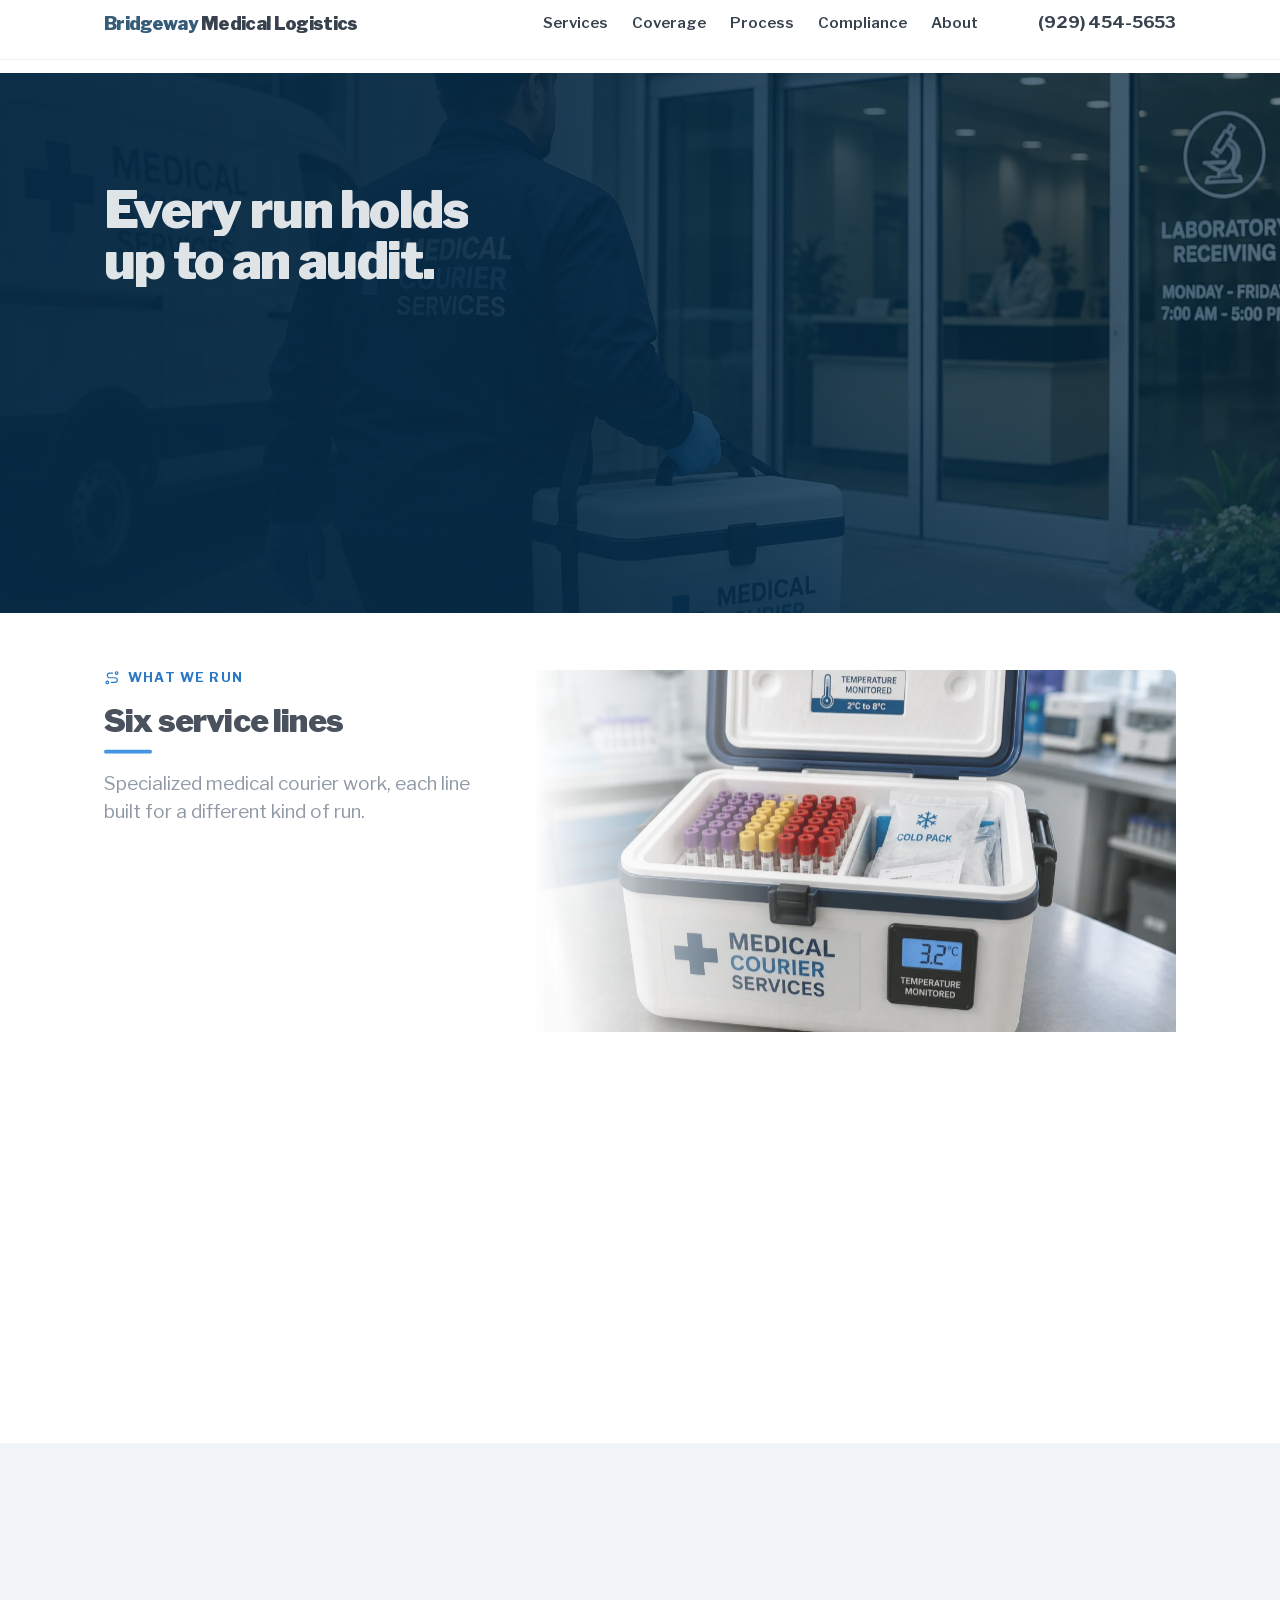
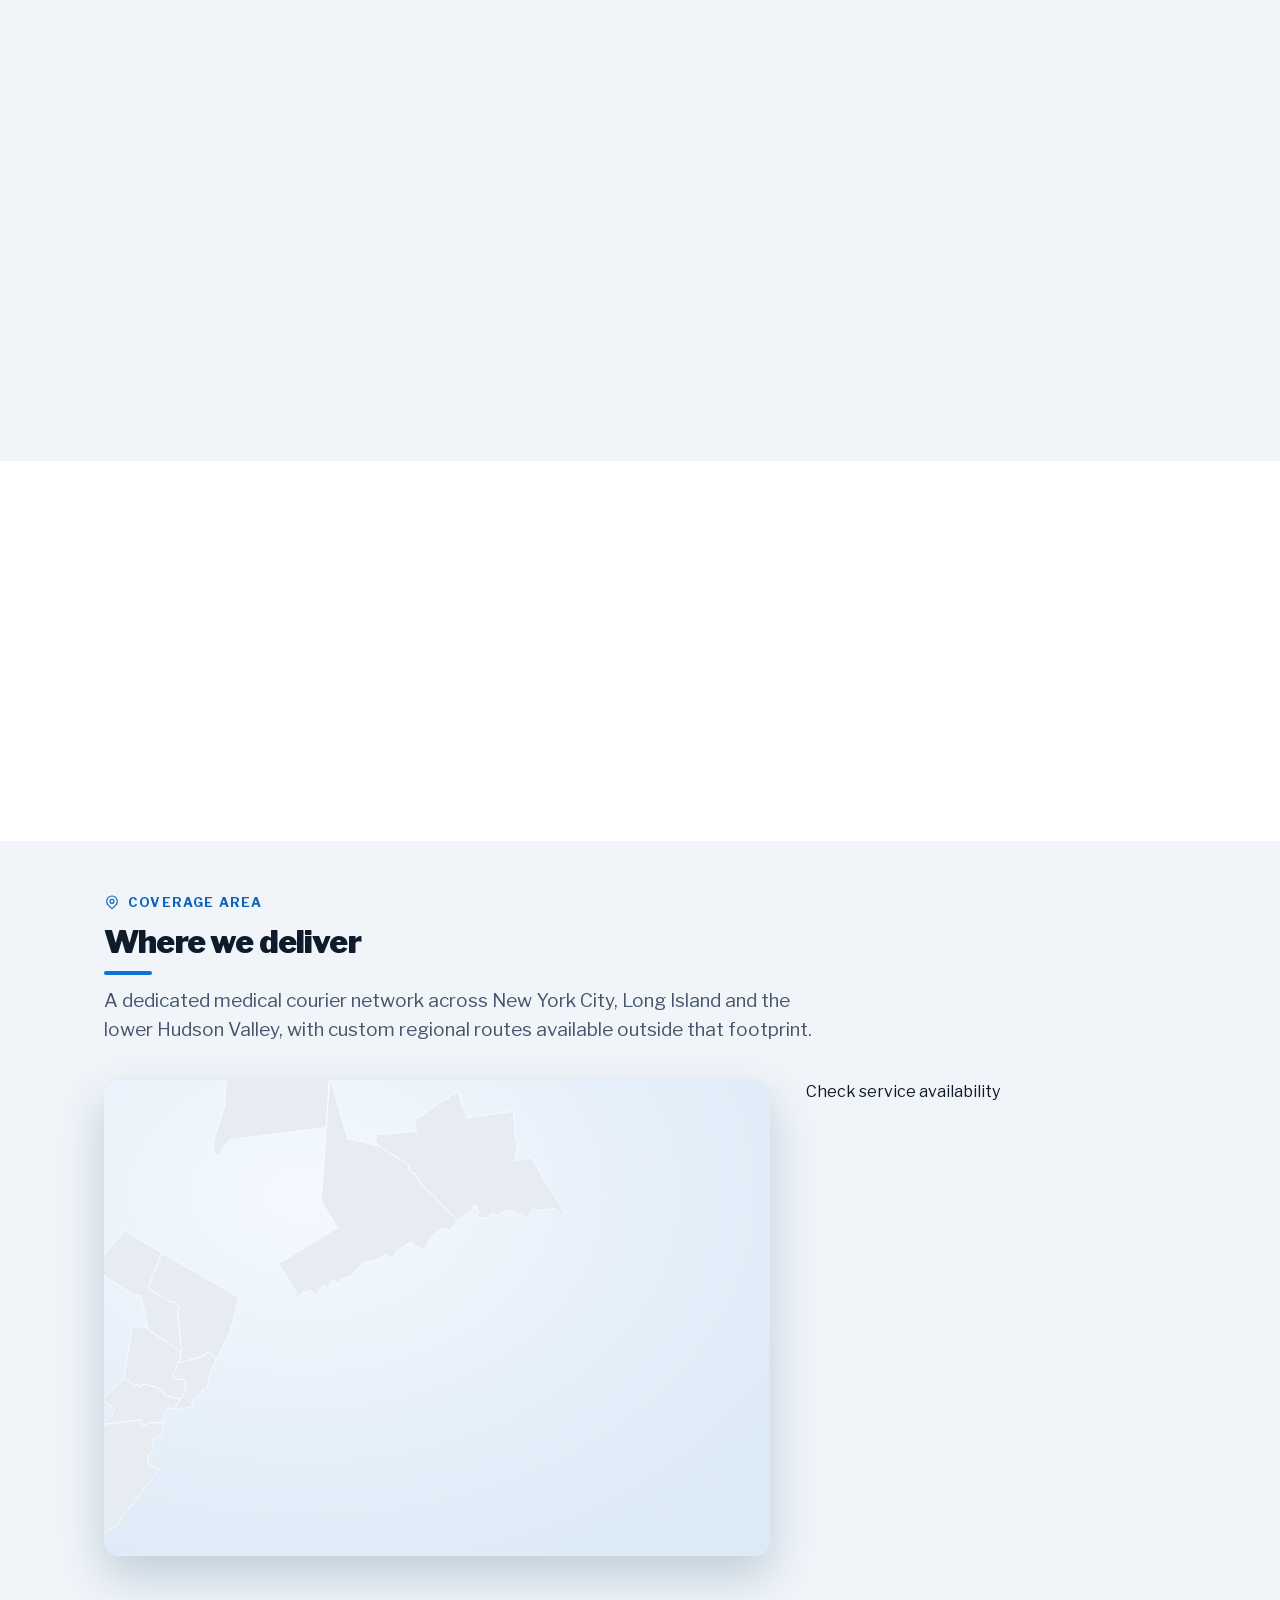
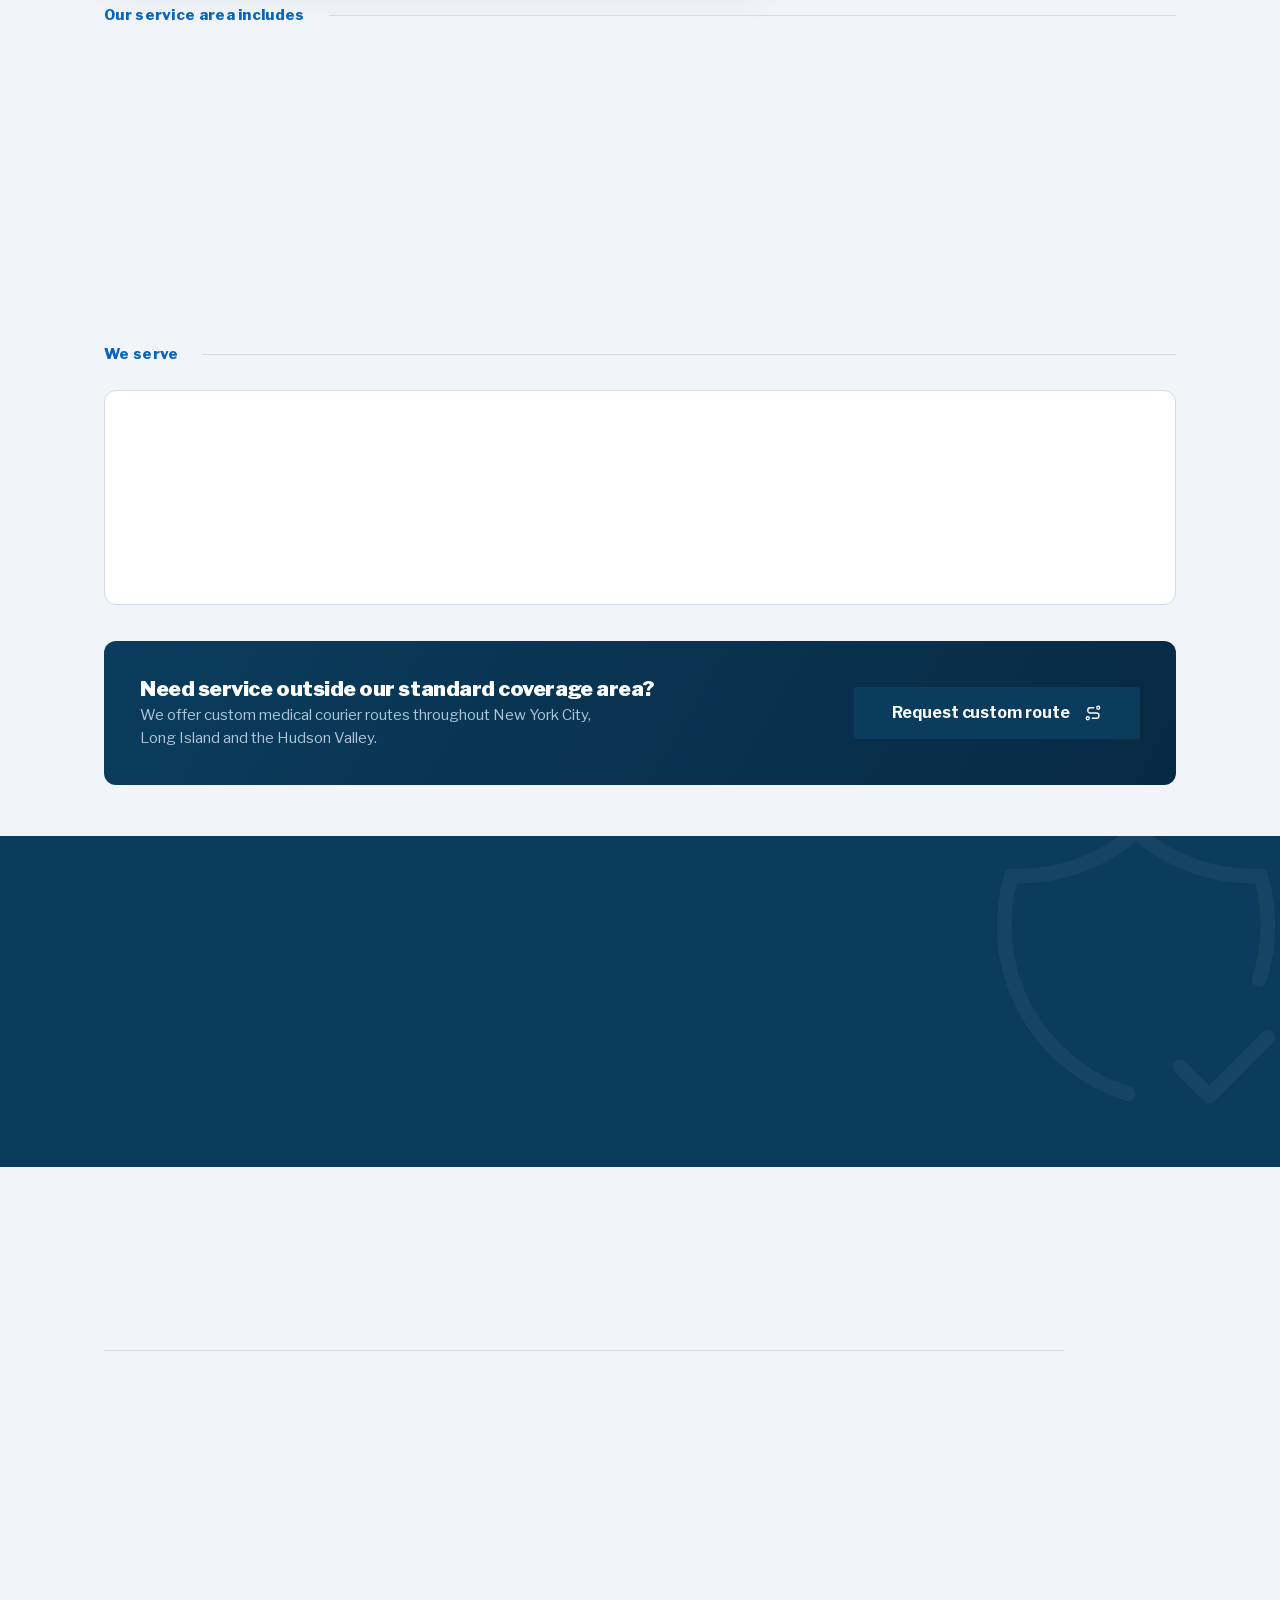
==== commit 34003567: "Merge main into mobile-redesign, adapt Coverage carousel/drawer/map to new design main independently" ====
--- a/index.html
+++ b/index.html
@@ -241,6 +241,7 @@
 
       <div class="cov__layout">
         <figure class="cov__map">
+          <button type="button" class="map__expand" aria-pressed="false">Expand</button>
           <svg class="map__svg" viewBox="0 0 980 700" role="img" aria-labelledby="mapt mapd" xmlns="http://www.w3.org/2000/svg">
 <title id="mapt">Bridgeway service network</title>
 <desc id="mapd">A logistics network map showing New York City -- Manhattan, Brooklyn, Queens, the Bronx and Staten Island -- Nassau and Suffolk Counties on Long Island, and Westchester, Rockland and Putnam Counties, connected by delivery routes between hub markers. Surrounding areas, including northern New Jersey, are shown unshaded for orientation and are not served; the eastern half of Suffolk County extends beyond this view.</desc>
@@ -329,18 +330,22 @@
 </g>
 </svg>
         </figure>
+        <p id="map-tap-out" role="status" aria-live="polite"></p>
 
         <div class="cov__rail">
 
-          <form class="zipcheck" id="zipcheck" novalidate>
-            <label for="zip">Check service availability</label>
-            <div class="zipcheck__row">
-              <input type="text" id="zip" name="zip" inputmode="numeric" autocomplete="postal-code"
-                     maxlength="5" placeholder="Enter ZIP code" aria-describedby="zipout">
-              <button class="btn btn--solid" type="submit">Check Coverage</button>
-            </div>
-            <p class="zipcheck__out" id="zipout" role="status" aria-live="polite"></p>
-          </form>
+          <details class="zipcheck__drawer">
+            <summary>Check service availability</summary>
+            <form class="zipcheck" id="zipcheck" novalidate>
+              <label for="zip">ZIP code</label>
+              <div class="zipcheck__row">
+                <input type="text" id="zip" name="zip" inputmode="numeric" autocomplete="postal-code"
+                       maxlength="5" placeholder="Enter ZIP code" aria-describedby="zipout">
+                <button class="btn btn--solid" type="submit">Check Coverage</button>
+              </div>
+              <p class="zipcheck__out" id="zipout" role="status" aria-live="polite"></p>
+            </form>
+          </details>
 
         </div>
       </div>
@@ -400,12 +405,12 @@
       <div class="section-head section-head--rule">
         <p class="eyebrow"><svg class="i" aria-hidden="true"><use href="#i-shield-check"></use></svg>Compliance and regulations</p><h2 id="comp-h">The rules this work runs under</h2>
       </div>
-      <ul class="comp__grid">
-        <li class="comp__item"><span class="badge"><svg class="i" aria-hidden="true"><use href="#i-lock"></use></svg></span><h3>HIPAA Privacy &amp; Security</h3><p>Protected health information in transit: a signed BAA, safeguards, and breach notification that runs back to your facility.</p></li>
-        <li class="comp__item"><span class="badge"><svg class="i" aria-hidden="true"><use href="#i-biohazard"></use></svg></span><h3>OSHA Bloodborne Pathogens</h3><p>Written exposure control plan, annual training, protective equipment, and a defined spill and exposure procedure.</p></li>
-        <li class="comp__item"><span class="badge"><svg class="i" aria-hidden="true"><use href="#i-box"></use></svg></span><h3>DOT Category B (UN 3373)</h3><p>Triple packaging for diagnostic specimens: leakproof primary and secondary, absorbent, and a marked rigid outer container.</p></li>
-        <li class="comp__item"><span class="badge"><svg class="i" aria-hidden="true"><use href="#i-clipboard-check"></use></svg></span><h3>CLIA Specimen Integrity</h3><p>Your lab sets acceptance and rejection criteria. A broken temperature range or an exceeded stability window is a rejection.</p></li>
-      </ul>
+      <div class="comp__grid">
+        <details class="comp__item"><summary><span class="badge"><svg class="i" aria-hidden="true"><use href="#i-lock"></use></svg></span><h3>HIPAA Privacy &amp; Security</h3></summary><div class="comp__a"><p>Protected health information in transit: a signed BAA, safeguards, and breach notification that runs back to your facility.</p></div></details>
+        <details class="comp__item"><summary><span class="badge"><svg class="i" aria-hidden="true"><use href="#i-biohazard"></use></svg></span><h3>OSHA Bloodborne Pathogens</h3></summary><div class="comp__a"><p>Written exposure control plan, annual training, protective equipment, and a defined spill and exposure procedure.</p></div></details>
+        <details class="comp__item"><summary><span class="badge"><svg class="i" aria-hidden="true"><use href="#i-box"></use></svg></span><h3>DOT Category B (UN 3373)</h3></summary><div class="comp__a"><p>Triple packaging for diagnostic specimens: leakproof primary and secondary, absorbent, and a marked rigid outer container.</p></div></details>
+        <details class="comp__item"><summary><span class="badge"><svg class="i" aria-hidden="true"><use href="#i-clipboard-check"></use></svg></span><h3>CLIA Specimen Integrity</h3></summary><div class="comp__a"><p>Your lab sets acceptance and rejection criteria. A broken temperature range or an exceeded stability window is a rejection.</p></div></details>
+      </div>
     </div>
   </section>
 
@@ -476,109 +481,123 @@
         <input type="hidden" name="rendered_at" value="">
 
         <p class="form__req small muted"><span aria-hidden="true">*</span> Required</p>
-
-        <div class="form__row form__row--3">
-          <div class="field">
-            <label for="facility">Facility name <span class="req" aria-hidden="true">*</span></label>
-            <input type="text" id="facility" name="facility" required autocomplete="organization" aria-describedby="facility-err">
-            <span class="field__error" id="facility-err" role="alert"></span>
+        <p class="form__step-status" id="form-step-status" role="status" aria-live="polite">Step 1 of 3</p>
+
+        <div class="form__step is-active" data-step="1">
+          <div class="form__row form__row--3">
+            <div class="field">
+              <label for="pickup">Pickup address <span class="req" aria-hidden="true">*</span></label>
+              <input type="text" id="pickup" name="pickup" required placeholder="Street, town, dock or suite" aria-describedby="pickup-err">
+              <span class="field__error" id="pickup-err" role="alert"></span>
+            </div>
+            <div class="field">
+              <label for="dropoff">Delivery address <span class="req" aria-hidden="true">*</span></label>
+              <input type="text" id="dropoff" name="dropoff" required placeholder="Street, town, receiving department" aria-describedby="dropoff-err">
+              <span class="field__error" id="dropoff-err" role="alert"></span>
+            </div>
           </div>
-          <div class="field">
-            <label for="name">Your name and title <span class="req" aria-hidden="true">*</span></label>
-            <input type="text" id="name" name="name" required autocomplete="name" aria-describedby="name-err">
-            <span class="field__error" id="name-err" role="alert"></span>
+          <p class="form__note small muted">
+            Both addresses are required. Distance, river crossing and time of day
+            all change the price, so a pickup ZIP on its own cannot be quoted.
+          </p>
+        </div>
+
+        <div class="form__step" data-step="2">
+          <div class="form__row form__row--3">
+            <div class="field">
+              <label for="facility_type">Facility type</label>
+              <select id="facility_type" name="facility_type">
+                <option value="">Select one</option>
+                <option>Clinical or reference laboratory</option>
+                <option>Hospital or health system</option>
+                <option>Physician practice or clinic</option>
+                <option>Pharmacy or infusion</option>
+                <option>Dental or specialty practice</option>
+                <option>Other</option>
+              </select>
+            </div>
+            <div class="field">
+              <label for="service">Service needed</label>
+              <select id="service" name="service">
+                <option value="">Select one</option>
+                <option>STAT or emergency run</option>
+                <option>Scheduled lab route</option>
+                <option>Cold-chain or biologics</option>
+                <option>Pharmacy or infusion delivery</option>
+                <option>Records or imaging</option>
+                <option>Equipment or supply transfer</option>
+                <option>More than one, or not sure</option>
+              </select>
+            </div>
+            <div class="field">
+              <label for="temperature">Temperature class</label>
+              <select id="temperature" name="temperature">
+                <option value="">Select one</option>
+                <option>Ambient, 15 to 25 C</option>
+                <option>Refrigerated, 2 to 8 C</option>
+                <option>Frozen, -20 C</option>
+                <option>Dry ice</option>
+                <option>Not sure</option>
+              </select>
+            </div>
           </div>
-          <div class="field">
-            <label for="email">Work email <span class="req" aria-hidden="true">*</span></label>
-            <input type="email" id="email" name="email" required autocomplete="email" inputmode="email" aria-describedby="email-err">
-            <span class="field__error" id="email-err" role="alert"></span>
+
+          <div class="form__row form__row--split">
+            <div class="field">
+              <label for="frequency">Volume and frequency</label>
+              <input type="text" id="frequency" name="frequency" placeholder="e.g. two pickups daily, one tote each">
+            </div>
+            <div class="field">
+              <label for="details">Handling notes</label>
+              <textarea id="details" name="details" rows="2"
+                placeholder="Time windows, dock access, container type, after-hours contact."></textarea>
+              <span class="field__hint">Please do not include any patient information here.</span>
+            </div>
           </div>
         </div>
 
-        <div class="form__row form__row--3">
-          <div class="field">
-            <label for="phone">Direct phone <span class="req" aria-hidden="true">*</span></label>
-            <input type="tel" id="phone" name="phone" required autocomplete="tel" inputmode="tel" aria-describedby="phone-err">
-            <span class="field__error" id="phone-err" role="alert"></span>
+        <div class="form__step" data-step="3">
+          <div class="form__row form__row--2">
+            <div class="field">
+              <label for="facility">Facility name <span class="req" aria-hidden="true">*</span></label>
+              <input type="text" id="facility" name="facility" required autocomplete="organization" aria-describedby="facility-err">
+              <span class="field__error" id="facility-err" role="alert"></span>
+            </div>
+            <div class="field">
+              <label for="name">Your name and title <span class="req" aria-hidden="true">*</span></label>
+              <input type="text" id="name" name="name" required autocomplete="name" aria-describedby="name-err">
+              <span class="field__error" id="name-err" role="alert"></span>
+            </div>
           </div>
-          <div class="field">
-            <label for="pickup">Pickup address <span class="req" aria-hidden="true">*</span></label>
-            <input type="text" id="pickup" name="pickup" required placeholder="Street, town, dock or suite" aria-describedby="pickup-err">
-            <span class="field__error" id="pickup-err" role="alert"></span>
+          <div class="form__row form__row--2">
+            <div class="field">
+              <label for="email">Work email <span class="req" aria-hidden="true">*</span></label>
+              <input type="email" id="email" name="email" required autocomplete="email" inputmode="email" aria-describedby="email-err">
+              <span class="field__error" id="email-err" role="alert"></span>
+            </div>
+            <div class="field">
+              <label for="phone">Direct phone <span class="req" aria-hidden="true">*</span></label>
+              <input type="tel" id="phone" name="phone" required autocomplete="tel" inputmode="tel" aria-describedby="phone-err">
+              <span class="field__error" id="phone-err" role="alert"></span>
+            </div>
           </div>
-          <div class="field">
-            <label for="dropoff">Delivery address <span class="req" aria-hidden="true">*</span></label>
-            <input type="text" id="dropoff" name="dropoff" required placeholder="Street, town, receiving department" aria-describedby="dropoff-err">
-            <span class="field__error" id="dropoff-err" role="alert"></span>
+
+          <div class="form__status" id="form-status" role="status" aria-live="polite" hidden></div>
+
+          <div class="form__submit">
+            <button class="btn btn--ghost" type="submit" id="quote-submit">Send request</button>
+            <p class="form__legal">
+              This form is not a secure channel for protected health information.
+              For anything urgent, call dispatch.
+            </p>
           </div>
         </div>
 
-        <p class="form__note small muted">
-          Both addresses are required. Distance, river crossing and time of day
-          all change the price, so a pickup ZIP on its own cannot be quoted.
-        </p>
-
-        <div class="form__row form__row--3">
-          <div class="field">
-            <label for="facility_type">Facility type</label>
-            <select id="facility_type" name="facility_type">
-              <option value="">Select one</option>
-              <option>Clinical or reference laboratory</option>
-              <option>Hospital or health system</option>
-              <option>Physician practice or clinic</option>
-              <option>Pharmacy or infusion</option>
-              <option>Dental or specialty practice</option>
-              <option>Other</option>
-            </select>
-          </div>
-          <div class="field">
-            <label for="service">Service needed</label>
-            <select id="service" name="service">
-              <option value="">Select one</option>
-              <option>STAT or emergency run</option>
-              <option>Scheduled lab route</option>
-              <option>Cold-chain or biologics</option>
-              <option>Pharmacy or infusion delivery</option>
-              <option>Records or imaging</option>
-              <option>Equipment or supply transfer</option>
-              <option>More than one, or not sure</option>
-            </select>
-          </div>
-          <div class="field">
-            <label for="temperature">Temperature class</label>
-            <select id="temperature" name="temperature">
-              <option value="">Select one</option>
-              <option>Ambient, 15 to 25 C</option>
-              <option>Refrigerated, 2 to 8 C</option>
-              <option>Frozen, -20 C</option>
-              <option>Dry ice</option>
-              <option>Not sure</option>
-            </select>
-          </div>
-        </div>
-
-        <div class="form__row form__row--split">
-          <div class="field">
-            <label for="frequency">Volume and frequency</label>
-            <input type="text" id="frequency" name="frequency" placeholder="e.g. two pickups daily, one tote each">
-          </div>
-          <div class="field">
-            <label for="details">Handling notes</label>
-            <textarea id="details" name="details" rows="2"
-              placeholder="Time windows, dock access, container type, after-hours contact."></textarea>
-            <span class="field__hint">Please do not include any patient information here.</span>
-          </div>
-        </div>
-
-        <div class="form__status" id="form-status" role="status" aria-live="polite" hidden></div>
-
-        <div class="form__submit">
-          <button class="btn btn--ghost" type="submit" id="quote-submit">Send request</button>
-          <p class="form__legal">
-            This form is not a secure channel for protected health information.
-            For anything urgent, call dispatch.
-          </p>
-        </div>
+        <div class="form__stepper-nav">
+          <button type="button" class="btn btn--ghost" data-step-back>Back</button>
+          <button type="button" class="btn btn--solid" data-step-next>Next</button>
+        </div>
+        <div class="form__steps-progress" aria-hidden="true"><span class="is-active"></span><span></span><span></span></div>
       </form>
     </div>
   </section>
@@ -592,27 +611,31 @@
         <p class="site-foot__brand">Bridgeway Medical Logistics</p>
         <p>B2B medical courier and specimen transport for laboratories, clinics, hospital systems and pharmacies across New York City, Long Island and the Hudson Valley.</p>
       </div>
-      <div>
-        <h2>Dispatch</h2>
-        <ul>
-          <li><a class="nums" href="tel:+19294545653">(929) 454-5653</a></li>
-          <li><a href="mailto:Info@bridgewayml.com">Info@bridgewayml.com</a></li>
-          <li>178 Columbus Ave<br>New York, NY 10023</li>
-        </ul>
-      </div>
-      <div>
-        <h2>Site</h2>
-        <ul class="ul--split">
-          <li><a href="#services">Services</a></li>
-          <li><a href="#coverage">Coverage</a></li>
-          <li><a href="#why">Why us</a></li>
-          <li><a href="#how">How it works</a></li>
-          <li><a href="#faq">FAQ</a></li>
-          <li><a href="#compliance">Compliance</a></li>
-          <li><a href="/about.html">About</a></li>
-          <li><a href="#quote">Request a quote</a></li>
-        </ul>
-      </div>
+      <details class="site-foot__group" open>
+        <summary><h2>Dispatch</h2></summary>
+        <div class="site-foot__group-body">
+          <ul>
+            <li><a class="nums" href="tel:+19294545653">(929) 454-5653</a></li>
+            <li><a href="mailto:Info@bridgewayml.com">Info@bridgewayml.com</a></li>
+            <li>178 Columbus Ave<br>New York, NY 10023</li>
+          </ul>
+        </div>
+      </details>
+      <details class="site-foot__group">
+        <summary><h2>Site</h2></summary>
+        <div class="site-foot__group-body">
+          <ul class="ul--split">
+            <li><a href="#services">Services</a></li>
+            <li><a href="#coverage">Coverage</a></li>
+            <li><a href="#why">Why us</a></li>
+            <li><a href="#how">How it works</a></li>
+            <li><a href="#faq">FAQ</a></li>
+            <li><a href="#compliance">Compliance</a></li>
+            <li><a href="/about.html">About</a></li>
+            <li><a href="#quote">Request a quote</a></li>
+          </ul>
+        </div>
+      </details>
     </div>
     <div class="site-foot__legal">
       <p>&copy; <span id="year">2026</span> Bridgeway Medical Logistics</p>
@@ -622,10 +645,16 @@
   </div>
 </footer>
 
+<div class="sticky-cta" id="sticky-cta">
+  <a class="btn btn--call" href="tel:+19294545653"><svg class="i" aria-hidden="true"><use href="#i-phone"></use></svg>Call dispatch</a>
+  <a class="btn btn--solid" href="#quote">Request a quote</a>
+</div>
+
 <script src="/assets/js/vendor/gsap.min.js" defer></script>
 <script src="/assets/js/vendor/ScrollTrigger.min.js" defer></script>
 <script src="/assets/js/site.js" defer></script>
 <script src="/assets/js/motion.js" defer></script>
+<script src="/assets/js/mobile-ux.js" defer></script>
 
 <script type="application/ld+json">
 {
--- a/assets/css/site.css
+++ b/assets/css/site.css
@@ -111,7 +111,7 @@
   --container: 72rem;   /* 1152 */
   --half:      36rem;
 
-  --z-nav: 30; --z-overlay: 40;   /* only two layers exist on this site */
+  --z-nav: 30; --z-cta: 35; --z-overlay: 40;   /* three layers exist on this site */
   /* Curves cited in review-animations/STANDARDS.md. Built-in CSS easings are
      too weak to read as intentional. Hover and colour changes use plain
      `ease` per the decision order; entering elements use the strong ease-out. */
@@ -1053,6 +1053,10 @@
    while it is mid-collapse. */
 .faq__a { overflow: hidden; }
 
+/* Same GSAP height-tween treatment, reused by the Compliance and ZIP-drawer
+   accordions (motion.js accordionize()). */
+.comp__a, .zipcheck__drawer .zipcheck { overflow: hidden; }
+
 /* --- Header scrolled state ----------------------------------------------
    Set by ScrollTrigger once the hero is behind the bar. A shadow rather than
    a size change: resizing a sticky header reflows the page under the reader's
@@ -1075,3 +1079,210 @@
 @media (prefers-reduced-motion: reduce) {
   .hero__bg, .hero__copy, .svc__photo, .comp__watermark { will-change: auto; }
 }
+
+/* 19 · Mobile carousels, accordions, stepper form, sticky CTA ============
+   Everything below is gated at the site's existing mobile cutoff
+   (max-width: 39.99rem, see the hero override in section 08) or its
+   min-width: 40rem complement. Nothing here touches any other breakpoint.
+   ID-scoped where a class is shared with about.html (.svc__grid). ========= */
+
+/* --- Carousels (scroll-snap, no JS) --------------------------------------
+   `min-width: 0` on every card is load-bearing, not decoration: several
+   cards contain a `ch`-based max-width (.svc > p, .why__list p) that will
+   fight a flex item's content-based min size exactly the way it fought
+   .why__text before overflow:hidden/min-width:0 landed on the hero and
+   why-list (see git history) — omit it here and the same bug returns.
+
+   Deliberately NOT edge-to-edge (no negative-margin bleed): the four
+   carousels sit at different nesting depths under `.wrap` (Services/Steps
+   are direct children; Why-list is inside `.why__body`; the coverage zone
+   grid is three levels down, inside `.map__rail`). A bleed technique that
+   assumes "parent has padding-inline: var(--gutter)" only holds for a
+   direct child — nested one, it just shifts the overflow outward instead
+   of to the viewport edge, and for a flex/grid ancestor without an explicit
+   track size it can blow the whole ancestor chain out to page-level
+   horizontal scroll. Cards scroll within the existing padded column
+   instead; `min-width: 0` on every card is still required regardless. */
+.carousel__dots { display: none; }
+@media (max-width: 39.99rem) {
+  #services .svc__grid, #coverage .zone__grid, #why .why__list, #how .steps {
+    display: flex; overflow-x: auto; scroll-snap-type: x mandatory;
+    -webkit-overflow-scrolling: touch; padding-bottom: 0.25rem;
+  }
+  #services .svc__grid { gap: 0.875rem; }
+  #services .svc__grid .svc { flex: 0 0 85%; min-width: 0; scroll-snap-align: start; }
+
+  #coverage .zone__grid { gap: var(--r-h); }
+  #coverage .zone__grid .zone__card { flex: 0 0 auto; min-width: 9rem; scroll-snap-align: start; }
+  /* .map__rail is a CSS Grid item (of .map__grid, single-column below
+     62rem). Grid items default to min-width:auto, which is content-based —
+     without this, the zone__grid carousel's un-scrolled content width
+     drags the whole single-column grid track (and .map__fig beside it)
+     wider than the viewport, regardless of the carousel's own overflow. */
+  #coverage .map__rail { min-width: 0; }
+
+  #why .why__list { gap: var(--r); }
+  #why .why__list > li { flex: 0 0 88%; min-width: 0; scroll-snap-align: start; }
+  /* Same CSS Grid min-width:auto footgun as .map__rail above, one level up
+     the tree: .why__body is the grid item of .why__grid. */
+  #why .why__body { min-width: 0; }
+
+  #how .steps { gap: var(--r); }
+  #how .steps .step { flex: 0 0 78%; min-width: 0; scroll-snap-align: start; }
+
+  /* Dot indicators (Services, Steps only — see mobile-ux.js). Decorative;
+     the scroll track itself is the source of truth. */
+  .carousel__dots { display: flex; justify-content: center; gap: 0.4rem; margin-top: var(--r-h); }
+  .carousel__dots button {
+    width: 0.4375rem; height: 0.4375rem; padding: 0; border: 0; border-radius: 50%;
+    background: var(--rule-strong); opacity: 0.5;
+  }
+  .carousel__dots button.is-active { background: var(--blue-dark); opacity: 1; }
+}
+
+/* --- Accordions (native <details>, force-open on desktop) ---------------
+   pointer-events: none on <summary> means the desktop click that toggles
+   <details> can never fire — this is what keeps desktop unaffected even
+   with JS disabled, no media-query listener needed. */
+.comp__item[open] { /* no-op: selector kept for clarity, native marker handles state */ }
+.comp__item summary, .zipcheck__drawer summary, .site-foot__group summary {
+  cursor: pointer; list-style: none;
+}
+.comp__item summary::-webkit-details-marker,
+.zipcheck__drawer summary::-webkit-details-marker,
+.site-foot__group summary::-webkit-details-marker { display: none; }
+@media (min-width: 40rem) {
+  .comp__item summary, .zipcheck__drawer summary, .site-foot__group summary {
+    pointer-events: none;
+  }
+  .comp__item .comp__a, .zipcheck__drawer .zipcheck, .site-foot__group .site-foot__group-body {
+    display: block !important;
+  }
+}
+
+@media (max-width: 39.99rem) {
+  .comp__grid { display: block; }
+  .comp__item {
+    border-bottom: 1px solid var(--on-bond-rule); padding-block: var(--r-h);
+  }
+  .comp__item summary { display: flex; align-items: center; gap: var(--r-h); }
+  .comp__item summary h3 { margin: 0; flex: 1; }
+  .comp__item summary::after {
+    content: ''; width: 0.6rem; height: 0.6rem; flex: none;
+    border-right: 2px solid currentColor; border-bottom: 2px solid currentColor;
+    transform: rotate(45deg); transition: transform 200ms var(--ease-out);
+  }
+  .comp__item[open] summary::after { transform: rotate(-135deg); }
+  .comp__item .comp__a { padding-top: var(--r-h); margin: 0; }
+  .comp__item .badge { margin-bottom: 0; }
+
+  .zipcheck__drawer { border: 1px solid var(--rule); border-radius: 6px; padding: var(--r-h) var(--r); }
+  .zipcheck__drawer summary {
+    display: flex; align-items: center; justify-content: space-between; gap: var(--r-h);
+    font-weight: 700; color: var(--ink);
+  }
+  .zipcheck__drawer summary::after {
+    content: ''; width: 0.55rem; height: 0.55rem; flex: none;
+    border-right: 2px solid var(--ink); border-bottom: 2px solid var(--ink);
+    transform: rotate(45deg); transition: transform 200ms var(--ease-out);
+  }
+  .zipcheck__drawer[open] summary::after { transform: rotate(-135deg); }
+  .zipcheck__drawer .zipcheck { margin-top: var(--r-h); }
+
+  .site-foot { padding-block: var(--r) var(--r-h); }
+  .site-foot__group { border-top: 1px solid var(--rule); padding-block: var(--r-h); }
+  .site-foot__group summary { display: flex; align-items: center; justify-content: space-between; }
+  .site-foot__group summary h2 { margin: 0; }
+  .site-foot__group summary::after {
+    content: ''; width: 0.5rem; height: 0.5rem; flex: none;
+    border-right: 2px solid var(--ink); border-bottom: 2px solid var(--ink);
+    transform: rotate(45deg); transition: transform 200ms var(--ease-out);
+  }
+  .site-foot__group[open] summary::after { transform: rotate(-135deg); }
+  .site-foot__group-body { padding-top: var(--r-h); }
+}
+
+/* --- Interactive coverage map ---------------------------------------------
+   Purely additive: existing hover-highlight (canHover-gated, motion.js)
+   is untouched, this is the touch-only counterpart. */
+.map__expand, #map-tap-out { display: none; }
+@media (max-width: 39.99rem) {
+  /* Clips the expanded map to the section column instead of letting the
+     scale() transform push document scrollWidth past the viewport — the
+     same failure mode the hero's overflow:hidden fix (see git history)
+     guards against. */
+  #coverage .map__grid { overflow-x: hidden; }
+  .map__fig { position: relative; transition: transform 260ms var(--ease-out); }
+  .map__fig.is-expanded { transform: scale(1.35); transform-origin: center top; z-index: 1; }
+  .map__zone { transition: fill 160ms var(--ease); cursor: pointer; }
+  .map__zone.is-active { fill: var(--blue); }
+  .map__expand {
+    display: block;
+    position: absolute; top: 0.5rem; right: 0.5rem; z-index: 2;
+    min-height: 2.25rem; padding: 0.4rem 0.75rem;
+    background: #fff; border: 1px solid var(--rule); border-radius: 999px;
+    font-size: var(--t-xs); font-weight: 700; color: var(--ink);
+  }
+  #map-tap-out {
+    display: block;
+    min-height: 1.4em; margin: var(--r-h) 0 0; font-size: var(--t-sm); font-weight: 700; color: var(--blue-dark);
+  }
+}
+@media (prefers-reduced-motion: reduce) {
+  .map__fig.is-expanded { transform: none; }
+}
+
+/* --- 3-step quote form -----------------------------------------------------
+   The display:none rule is nested INSIDE the mobile query on purpose: JS
+   adds `form--stepped` unconditionally, but only mobile actually hides the
+   inactive panels, so desktop needs no matchMedia listener to stay flat. */
+.form__stepper-nav, .form__steps-progress { display: none; }
+/* Kept in the accessibility tree (not display:none) so its aria-live
+   announcements still fire on desktop/no-JS, just off-screen visually. */
+.form__step-status {
+  position: absolute; width: 1px; height: 1px; margin: -1px; overflow: hidden;
+  clip: rect(0, 0, 0, 0); white-space: nowrap; border: 0; padding: 0;
+}
+@media (max-width: 39.99rem) {
+  .form--stepped .form__step { display: none; }
+  .form--stepped .form__step.is-active { display: grid; gap: 1.25rem; }
+  .form--stepped .form__stepper-nav {
+    display: flex; gap: var(--r-h); margin-top: 0.25rem;
+  }
+  .form--stepped .form__stepper-nav .btn { flex: 1 1 0; }
+  .form--stepped .form__steps-progress {
+    display: flex; justify-content: center; gap: 0.4rem; margin-top: var(--r-h);
+  }
+  .form__steps-progress span {
+    width: 1.5rem; height: 0.25rem; border-radius: 999px;
+    background: var(--on-bond-rule);
+  }
+  .form__steps-progress span.is-active { background: #fff; }
+}
+
+/* --- Sticky bottom CTA ----------------------------------------------------- */
+.sticky-cta { display: none; }
+@media (max-width: 39.99rem) {
+  .sticky-cta {
+    display: flex; gap: var(--r-h);
+    position: fixed; left: 0; right: 0; bottom: 0; z-index: var(--z-cta);
+    padding: var(--r-h) var(--gutter);
+    padding-bottom: calc(var(--r-h) + env(safe-area-inset-bottom, 0px));
+    background: var(--paper); border-top: 1px solid var(--rule);
+    box-shadow: 0 -2px 8px rgba(11, 60, 93, 0.08);
+    transition: transform 220ms var(--ease-out);
+  }
+  /* .btn's default padding (var(--r-2), 36px) and white-space:nowrap are
+     sized for a single hero-scale button, not two side by side in a
+     gutter-width bar. min-width:0 is required for the same reason as the
+     carousel cards above: a nowrap flex item's default min-width:auto is
+     its full text width, which two of these together exceed the bar's
+     available width. */
+  .sticky-cta > .btn {
+    flex: 1 1 0; min-width: 0;
+    padding: 0.6rem 0.5rem; min-height: 2.75rem;
+    font-size: var(--t-sm);
+  }
+  .sticky-cta.is-hidden { transform: translateY(100%); }
+  body:has(.sticky-cta) { padding-bottom: 4.75rem; }
+}
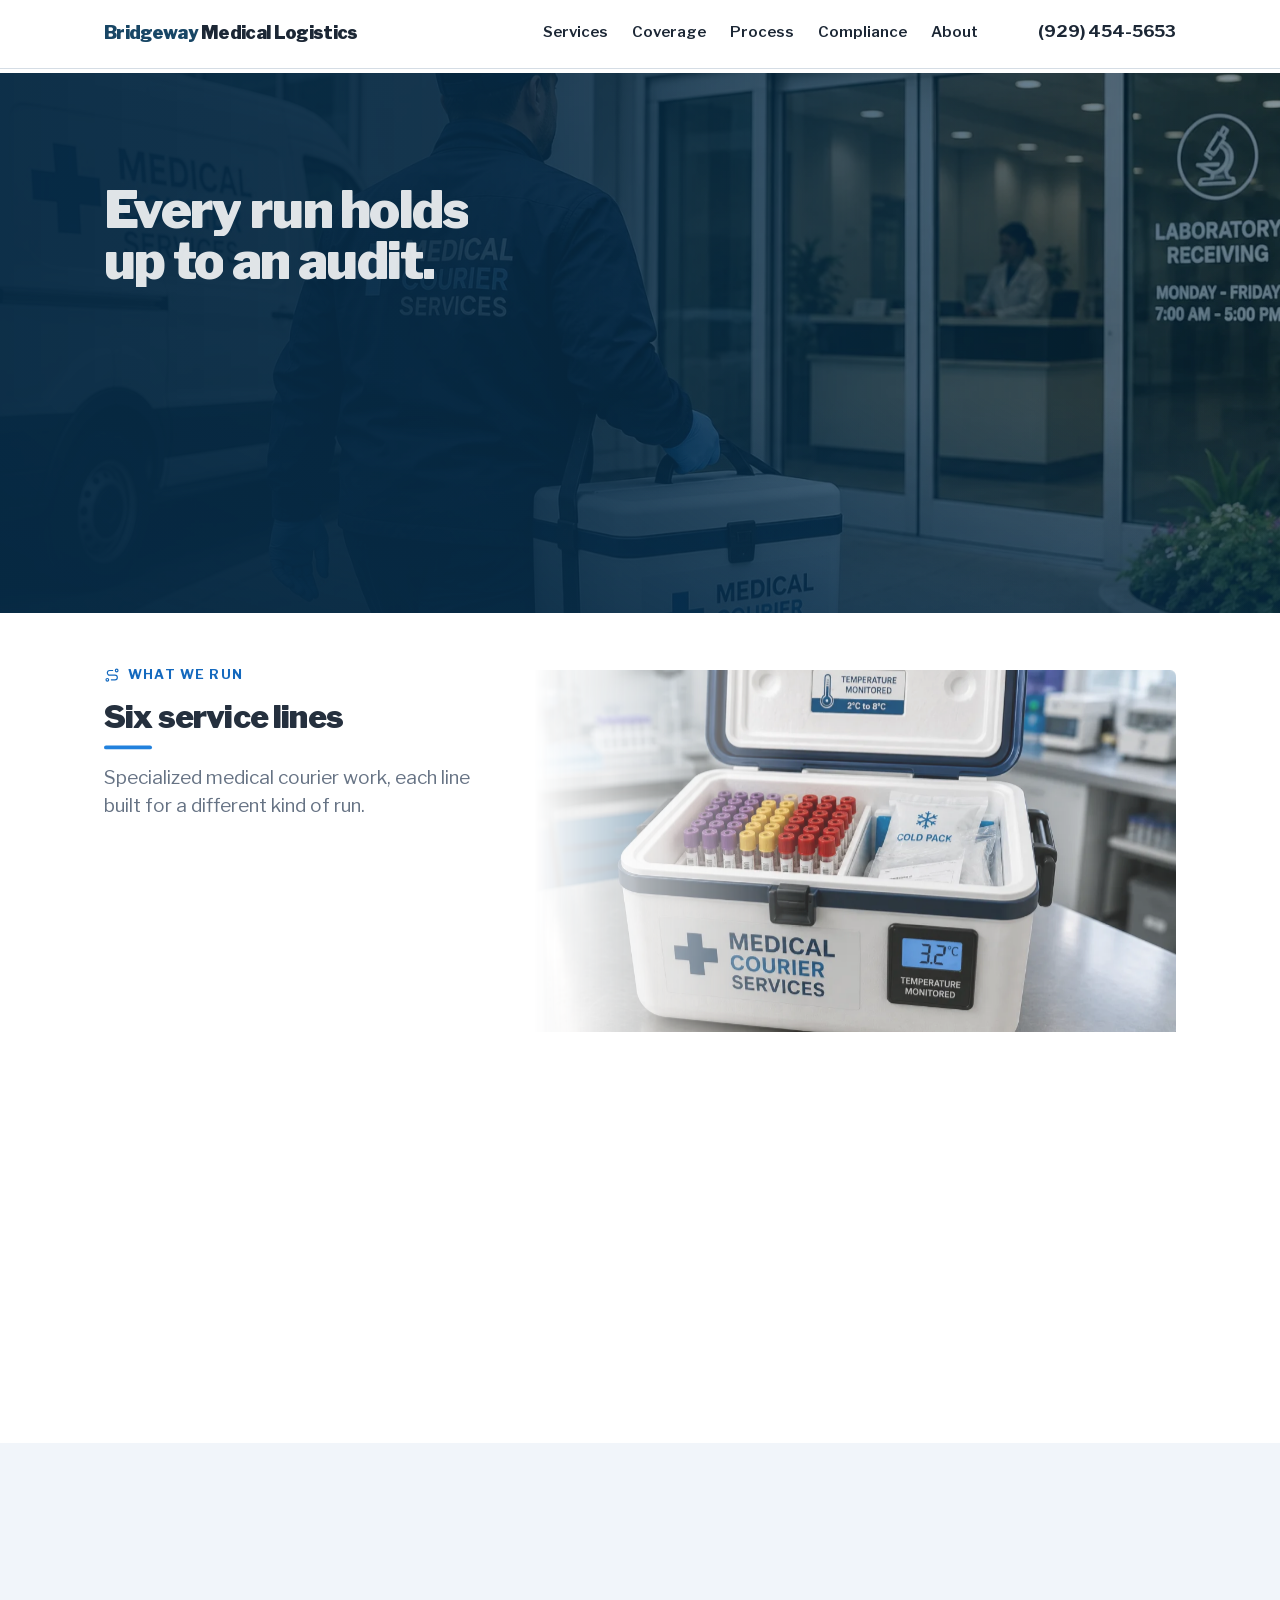
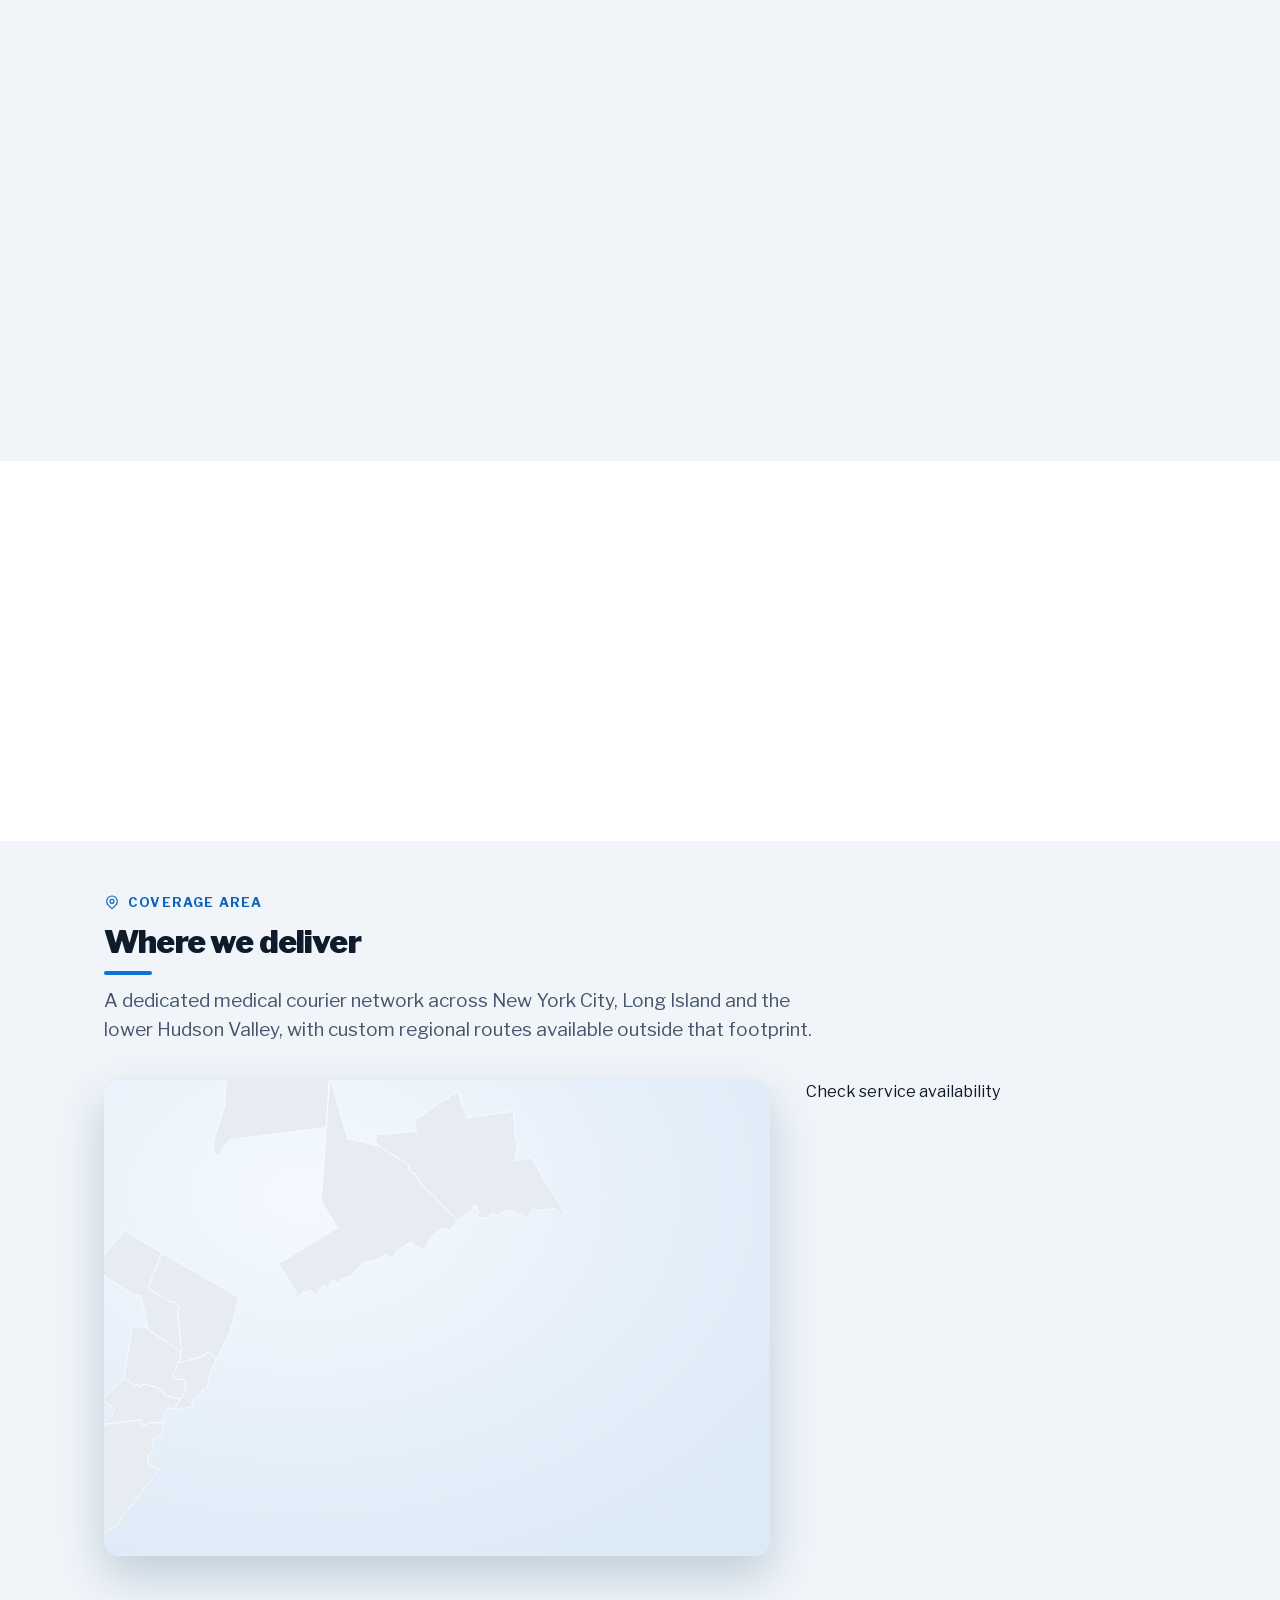
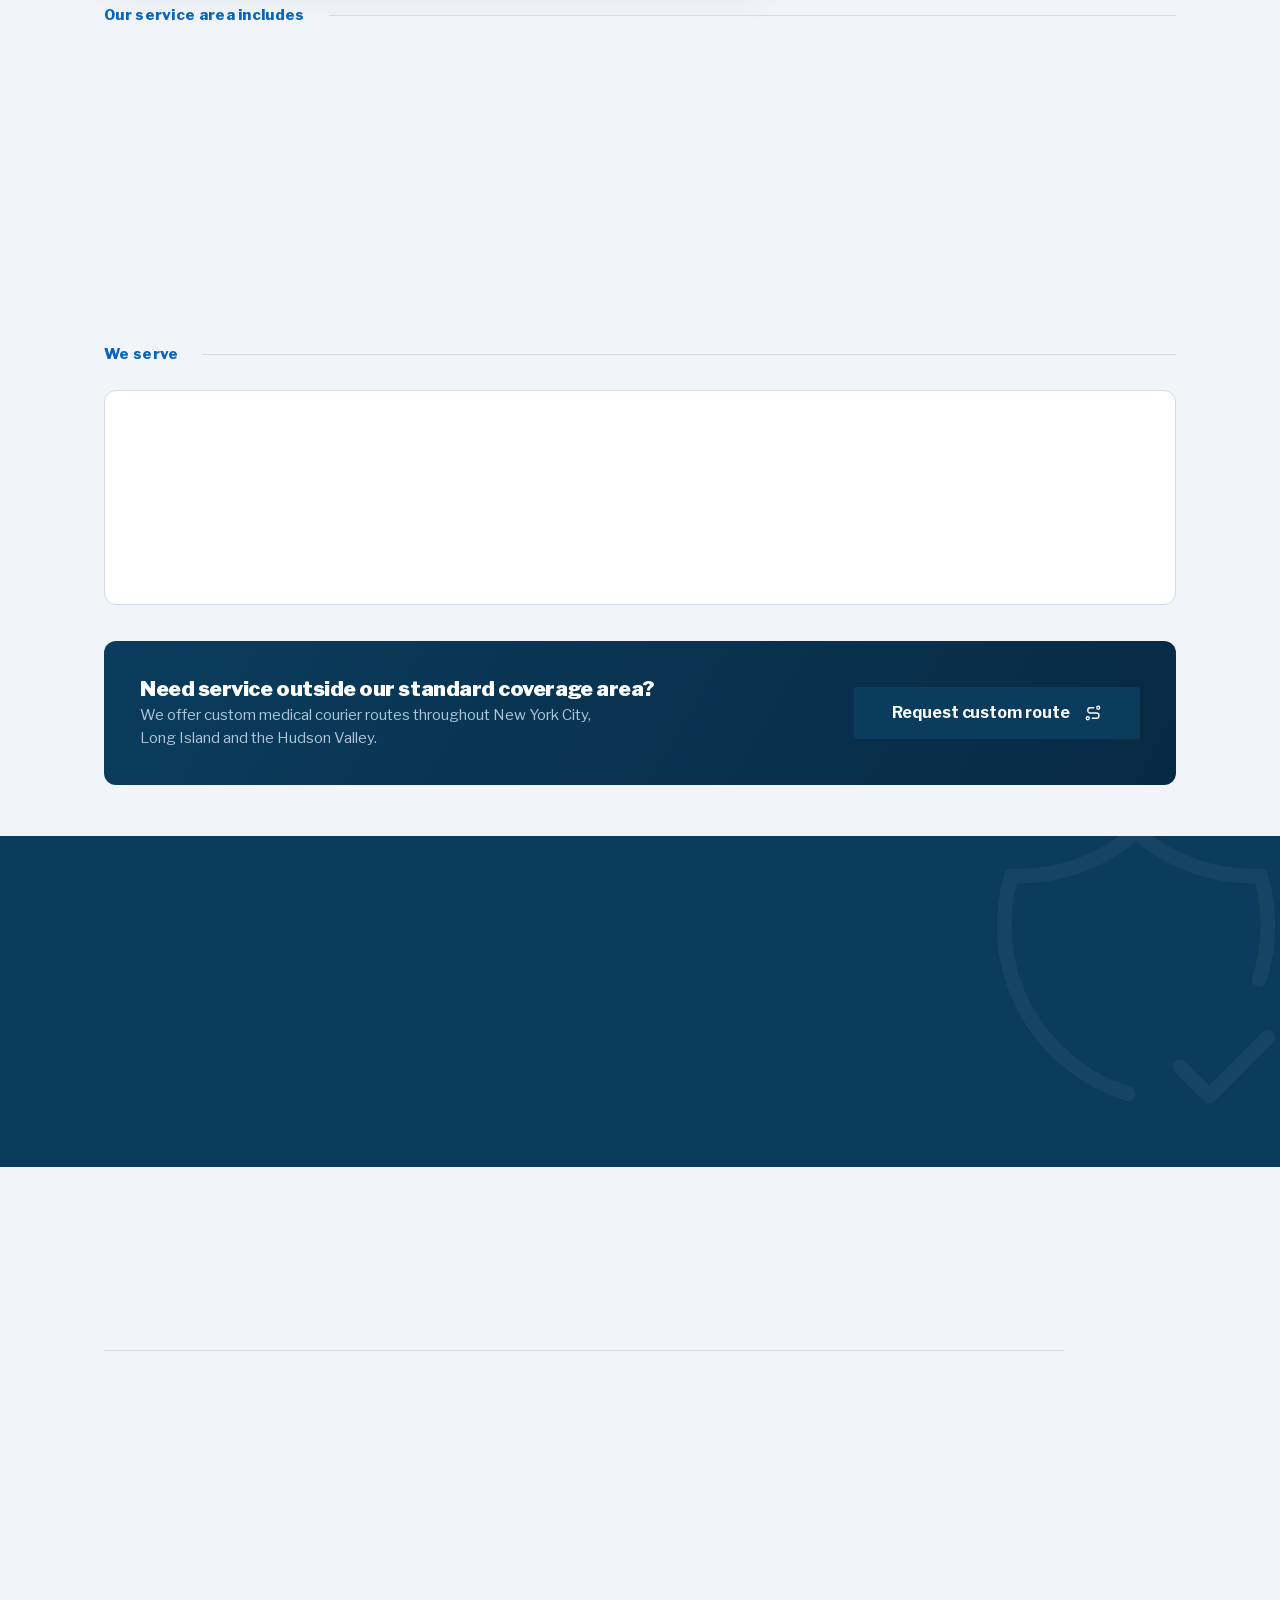
==== commit 56d23f8d: "Add a hamburger menu to the mobile header Below 48rem (the header's own existing breakpoint, where i" ====
--- a/index.html
+++ b/index.html
@@ -79,7 +79,12 @@
   <div class="wrap site-head__inner">
     <a class="brand" href="/"><em>Bridgeway</em>&nbsp;Medical Logistics</a>
     <a class="headtel" href="tel:+19294545653" aria-label="Call dispatch at (929) 454-5653">(929) 454-5653</a>
-    <nav class="nav" aria-label="Main">
+    <button type="button" class="nav-toggle" id="nav-toggle" aria-expanded="false" aria-controls="site-nav" aria-label="Menu" hidden>
+      <span class="nav-toggle__bar"></span>
+      <span class="nav-toggle__bar"></span>
+      <span class="nav-toggle__bar"></span>
+    </button>
+    <nav class="nav" id="site-nav" aria-label="Main">
       <a href="#services">Services</a>
       <a href="#coverage">Coverage</a>
       <a href="#how">Process</a>
--- a/assets/css/site.css
+++ b/assets/css/site.css
@@ -274,7 +274,7 @@
    is two rows and pinning it would eat too much of a phone viewport. Keeping
    the dispatch number permanently reachable is the point: it is the
    conversion, and a buyer should never have to scroll back up for it. */
-.site-head { border-bottom: 1px solid var(--rule); background: var(--paper); }
+.site-head { position: relative; border-bottom: 1px solid var(--rule); background: var(--paper); }
 @media (min-width: 48rem) {
   .site-head { position: sticky; top: 0; z-index: var(--z-nav); }
 }
@@ -282,9 +282,10 @@
   display: flex; flex-wrap: wrap; align-items: center;
   column-gap: var(--r); padding-block: var(--r-q);
 }
-.site-head__inner > .brand   { order: 1; margin-inline-end: auto; }
-.site-head__inner > .headtel { order: 2; }
-.site-head__inner > .nav     { order: 3; width: 100%; }
+.site-head__inner > .brand      { order: 1; margin-inline-end: auto; }
+.site-head__inner > .headtel    { order: 2; }
+.site-head__inner > .nav-toggle { order: 3; }
+.site-head__inner > .nav        { order: 4; width: 100%; }
 
 .brand {
   display: inline-flex; align-items: center; min-height: 2.75rem;
@@ -292,6 +293,24 @@
   color: var(--ink); text-decoration: none; white-space: nowrap;
 }
 .brand em { font-style: normal; color: var(--bond-800); }
+
+/* Hamburger toggle -- mobile only (below the 48rem row where the header
+   becomes one line and the nav is always inline). Drawn in CSS, not an SVG
+   icon, since no menu/close glyph exists in the sprite and three bars need
+   nothing more. */
+.nav-toggle {
+  display: none;
+  width: 2.75rem; height: 2.75rem; padding: 0; margin-inline-start: var(--r-h);
+  background: transparent; border: 0; cursor: pointer;
+  flex-direction: column; align-items: center; justify-content: center; gap: 0.3125rem;
+}
+.nav-toggle__bar {
+  width: 1.375rem; height: 2px; background: var(--ink); border-radius: 2px;
+  transition: transform 200ms var(--ease-out), opacity 150ms var(--ease-out);
+}
+.nav-toggle[aria-expanded='true'] .nav-toggle__bar:nth-child(1) { transform: translateY(7.5px) rotate(45deg); }
+.nav-toggle[aria-expanded='true'] .nav-toggle__bar:nth-child(2) { opacity: 0; }
+.nav-toggle[aria-expanded='true'] .nav-toggle__bar:nth-child(3) { transform: translateY(-7.5px) rotate(-45deg); }
 
 .nav {
   display: flex; align-items: center; gap: 0 var(--r);
@@ -316,8 +335,27 @@
 }
 .headtel:hover { color: var(--seal-red); }
 
+/* Below 48rem: nav collapses into a dropdown panel behind the hamburger,
+   closed by default. JS toggles `.is-open` on `.nav` and `aria-expanded` on
+   `.nav-toggle`; with JS disabled the toggle never appears (progressive
+   enhancement -- see mobile-ux.js) and .nav falls back to its old always-
+   visible wrapped-row layout below, so the site stays fully navigable. */
+@media (max-width: 47.99rem) {
+  .nav-toggle { display: flex; }
+  .js-nav .nav {
+    display: none;
+    position: absolute; top: 100%; left: 0; right: 0; z-index: var(--z-nav);
+    flex-direction: column; align-items: stretch; gap: 0;
+    border-top: 1px solid var(--rule); margin-top: 0;
+    background: var(--paper); box-shadow: 0 8px 20px rgba(11, 60, 93, 0.1);
+  }
+  .js-nav .nav.is-open { display: flex; }
+  .js-nav .nav a { min-height: 3rem; padding-inline: var(--gutter); border-bottom: 1px solid var(--rule); }
+}
+
 @media (min-width: 48rem) {
   .site-head__inner { flex-wrap: nowrap; padding-block: 0; min-height: 4.5rem; }
+  .site-head__inner > .nav-toggle { display: none; }
   .site-head__inner > .nav   { order: 2; width: auto; border-top: 0; margin-top: 0; margin-inline-end: var(--r-2); }
   .site-head__inner > .headtel { order: 3; }
 }
@@ -1093,38 +1131,48 @@
    .why__text before overflow:hidden/min-width:0 landed on the hero and
    why-list (see git history) — omit it here and the same bug returns.
 
-   Deliberately NOT edge-to-edge (no negative-margin bleed): the four
-   carousels sit at different nesting depths under `.wrap` (Services/Steps
-   are direct children; Why-list is inside `.why__body`; the coverage zone
-   grid is three levels down, inside `.map__rail`). A bleed technique that
+   Deliberately NOT edge-to-edge (no negative-margin bleed): the carousels
+   sit at different nesting depths under `.wrap` (Services/Steps are direct
+   children; Why-list is inside `.why__body`). A bleed technique that
    assumes "parent has padding-inline: var(--gutter)" only holds for a
    direct child — nested one, it just shifts the overflow outward instead
    of to the viewport edge, and for a flex/grid ancestor without an explicit
    track size it can blow the whole ancestor chain out to page-level
    horizontal scroll. Cards scroll within the existing padded column
-   instead; `min-width: 0` on every card is still required regardless. */
+   instead; `min-width: 0` on every card is still required regardless.
+   (Coverage's own `.cov__layout`/`.cov__map` already guard against this
+   same grid-blowout via `minmax(0, 1fr)` — see section 20 — so its
+   carousels below don't need an extra min-width:0 patch.) */
 .carousel__dots { display: none; }
 @media (max-width: 39.99rem) {
-  #services .svc__grid, #coverage .zone__grid, #why .why__list, #how .steps {
+  #services .svc__grid, #coverage .cov__cards, #coverage .cov__served-grid, #why .why__list, #how .steps {
     display: flex; overflow-x: auto; scroll-snap-type: x mandatory;
     -webkit-overflow-scrolling: touch; padding-bottom: 0.25rem;
   }
   #services .svc__grid { gap: 0.875rem; }
   #services .svc__grid .svc { flex: 0 0 85%; min-width: 0; scroll-snap-align: start; }
 
-  #coverage .zone__grid { gap: var(--r-h); }
-  #coverage .zone__grid .zone__card { flex: 0 0 auto; min-width: 9rem; scroll-snap-align: start; }
-  /* .map__rail is a CSS Grid item (of .map__grid, single-column below
-     62rem). Grid items default to min-width:auto, which is content-based —
-     without this, the zone__grid carousel's un-scrolled content width
-     drags the whole single-column grid track (and .map__fig beside it)
-     wider than the viewport, regardless of the carousel's own overflow. */
-  #coverage .map__rail { min-width: 0; }
+  /* Coverage region cards (NYC / Long Island / Hudson Valley) -- only 3, so
+     a slightly wider peek than the 6-card Services row reads better. */
+  #coverage .cov__cards { gap: var(--r-h); }
+  #coverage .cov__cards .cov__card { flex: 0 0 78%; min-width: 0; scroll-snap-align: start; }
+
+  /* "We serve" facility directory (12 short icon+label rows) -- reads
+     better as a horizontal chip strip on mobile than a divided list users
+     have to scroll the whole page to get through. */
+  #coverage .cov__served-grid { gap: 0.625rem; list-style: none; }
+  #coverage .cov__served-grid li {
+    flex: 0 0 auto; min-width: 0; scroll-snap-align: start;
+    border-bottom: 0; border: 1px solid var(--rule); border-radius: 999px;
+    padding: 0.5rem 0.9rem; white-space: nowrap;
+  }
 
   #why .why__list { gap: var(--r); }
   #why .why__list > li { flex: 0 0 88%; min-width: 0; scroll-snap-align: start; }
-  /* Same CSS Grid min-width:auto footgun as .map__rail above, one level up
-     the tree: .why__body is the grid item of .why__grid. */
+  /* .why__body is a CSS Grid item (of .why__grid, single-column below
+     56rem) with no minmax(0, ...) guard, so it needs its own min-width:0 --
+     same grid-blowout risk described above, just without Coverage's fix
+     already in place upstream. */
   #why .why__body { min-width: 0; }
 
   #how .steps { gap: var(--r); }
@@ -1176,9 +1224,14 @@
   .comp__item .comp__a { padding-top: var(--r-h); margin: 0; }
   .comp__item .badge { margin-bottom: 0; }
 
-  .zipcheck__drawer { border: 1px solid var(--rule); border-radius: 6px; padding: var(--r-h) var(--r); }
+  /* .zipcheck (section 20) is already styled as its own bordered card --
+     the drawer becomes the single outer card instead of wrapping a second
+     one around it: summary is the header row, and .zipcheck's own
+     border/shadow are suppressed in favour of one divider between them. */
+  .zipcheck__drawer { border: 1px solid var(--rule); border-radius: 8px; overflow: hidden; }
   .zipcheck__drawer summary {
     display: flex; align-items: center; justify-content: space-between; gap: var(--r-h);
+    padding: var(--r) var(--r);
     font-weight: 700; color: var(--ink);
   }
   .zipcheck__drawer summary::after {
@@ -1187,7 +1240,10 @@
     transform: rotate(45deg); transition: transform 200ms var(--ease-out);
   }
   .zipcheck__drawer[open] summary::after { transform: rotate(-135deg); }
-  .zipcheck__drawer .zipcheck { margin-top: var(--r-h); }
+  .zipcheck__drawer .zipcheck {
+    margin: 0; border: 0; border-radius: 0; box-shadow: none;
+    border-top: 1px solid var(--rule);
+  }
 
   .site-foot { padding-block: var(--r) var(--r-h); }
   .site-foot__group { border-top: 1px solid var(--rule); padding-block: var(--r-h); }
@@ -1211,9 +1267,9 @@
      scale() transform push document scrollWidth past the viewport — the
      same failure mode the hero's overflow:hidden fix (see git history)
      guards against. */
-  #coverage .map__grid { overflow-x: hidden; }
-  .map__fig { position: relative; transition: transform 260ms var(--ease-out); }
-  .map__fig.is-expanded { transform: scale(1.35); transform-origin: center top; z-index: 1; }
+  #coverage .cov__layout { overflow-x: hidden; }
+  .cov__map { position: relative; transition: transform 260ms var(--ease-out); }
+  .cov__map.is-expanded { transform: scale(1.35); transform-origin: center top; z-index: 1; }
   .map__zone { transition: fill 160ms var(--ease); cursor: pointer; }
   .map__zone.is-active { fill: var(--blue); }
   .map__expand {
@@ -1229,7 +1285,7 @@
   }
 }
 @media (prefers-reduced-motion: reduce) {
-  .map__fig.is-expanded { transform: none; }
+  .cov__map.is-expanded { transform: none; }
 }
 
 /* --- 3-step quote form -----------------------------------------------------
@@ -1285,4 +1341,14 @@
   }
   .sticky-cta.is-hidden { transform: translateY(100%); }
   body:has(.sticky-cta) { padding-bottom: 4.75rem; }
-}
+
+  /* Same nowrap-button overflow as the sticky CTA above: .cov__cta .btn is
+     `flex: none` (section 20), so it never shrinks below its full "Request
+     custom route" text width -- at 320px that's wider than the space left
+     beside the banner copy. Drop it to its own full-width row instead;
+     .cov__cta already has flex-wrap: wrap. */
+  .cov__cta .btn {
+    flex: 1 1 100%; justify-content: center; text-align: center;
+    white-space: normal; padding-inline: var(--r);
+  }
+}
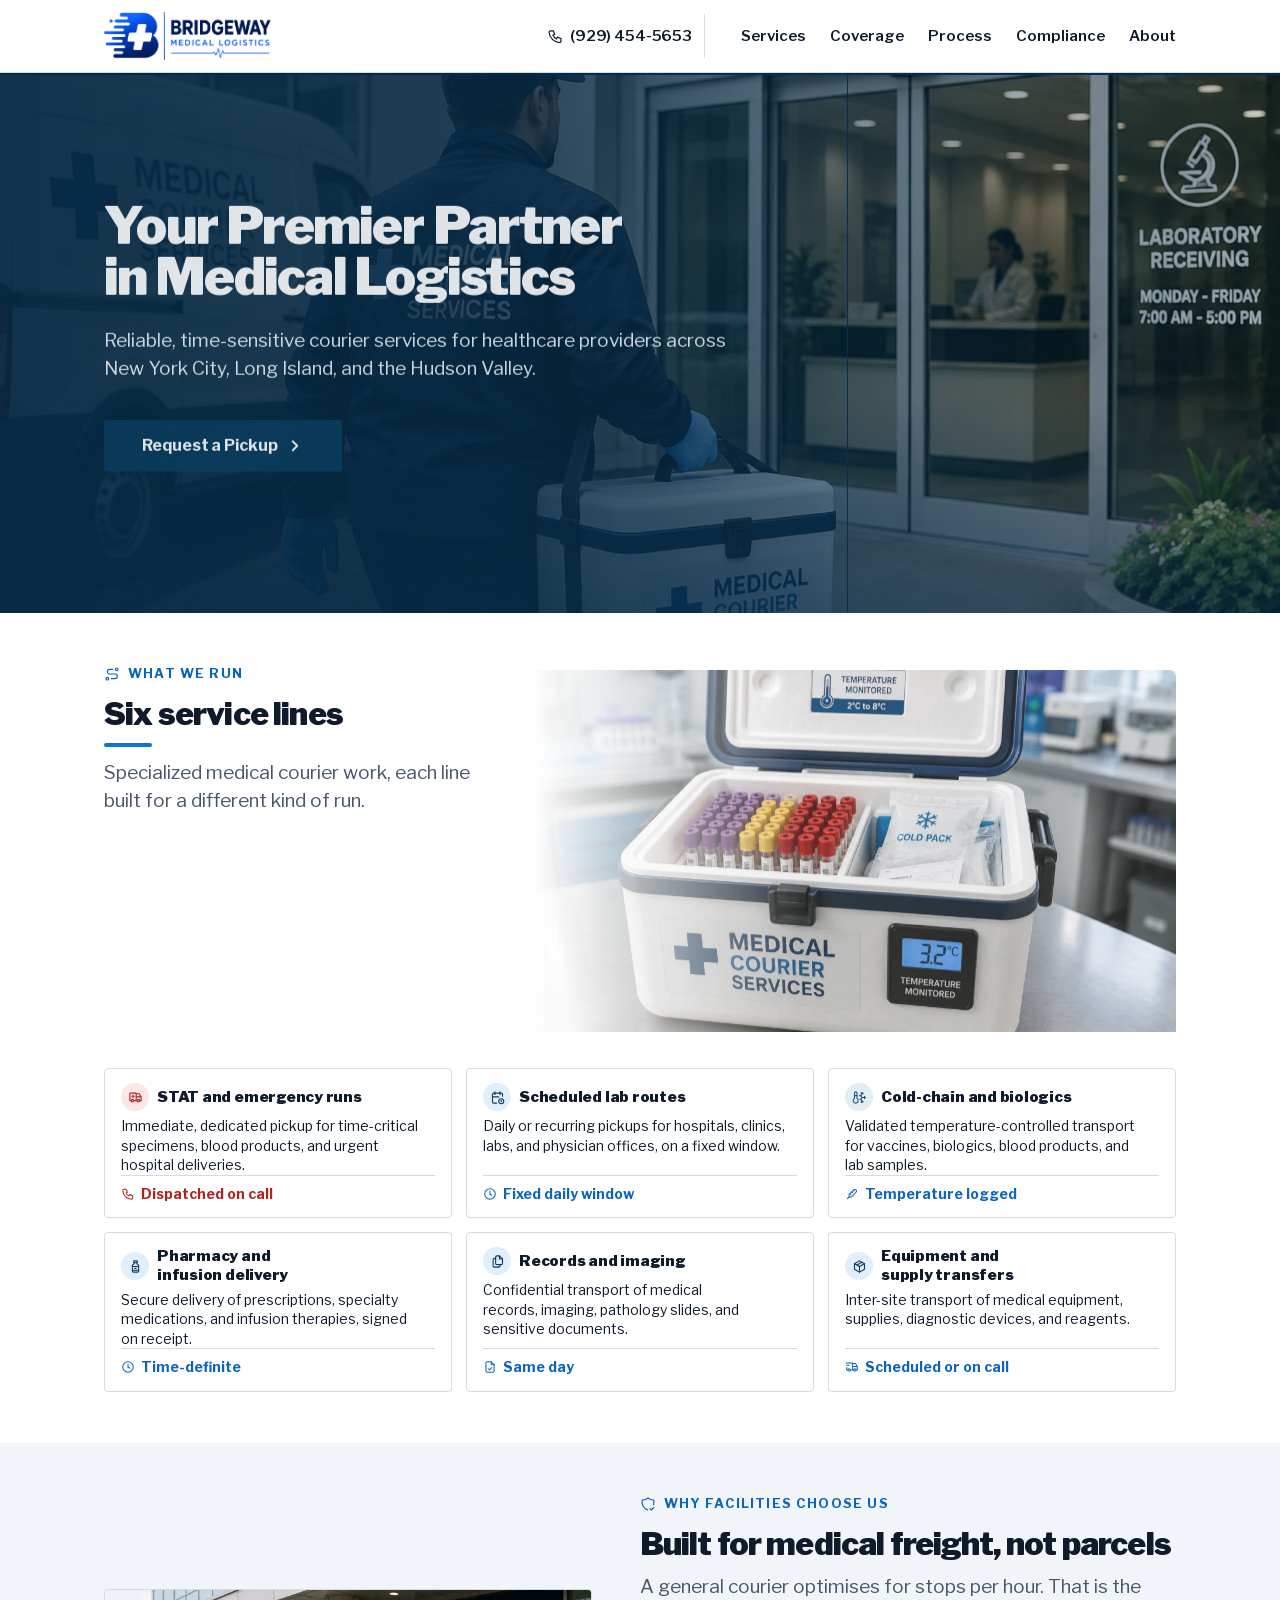
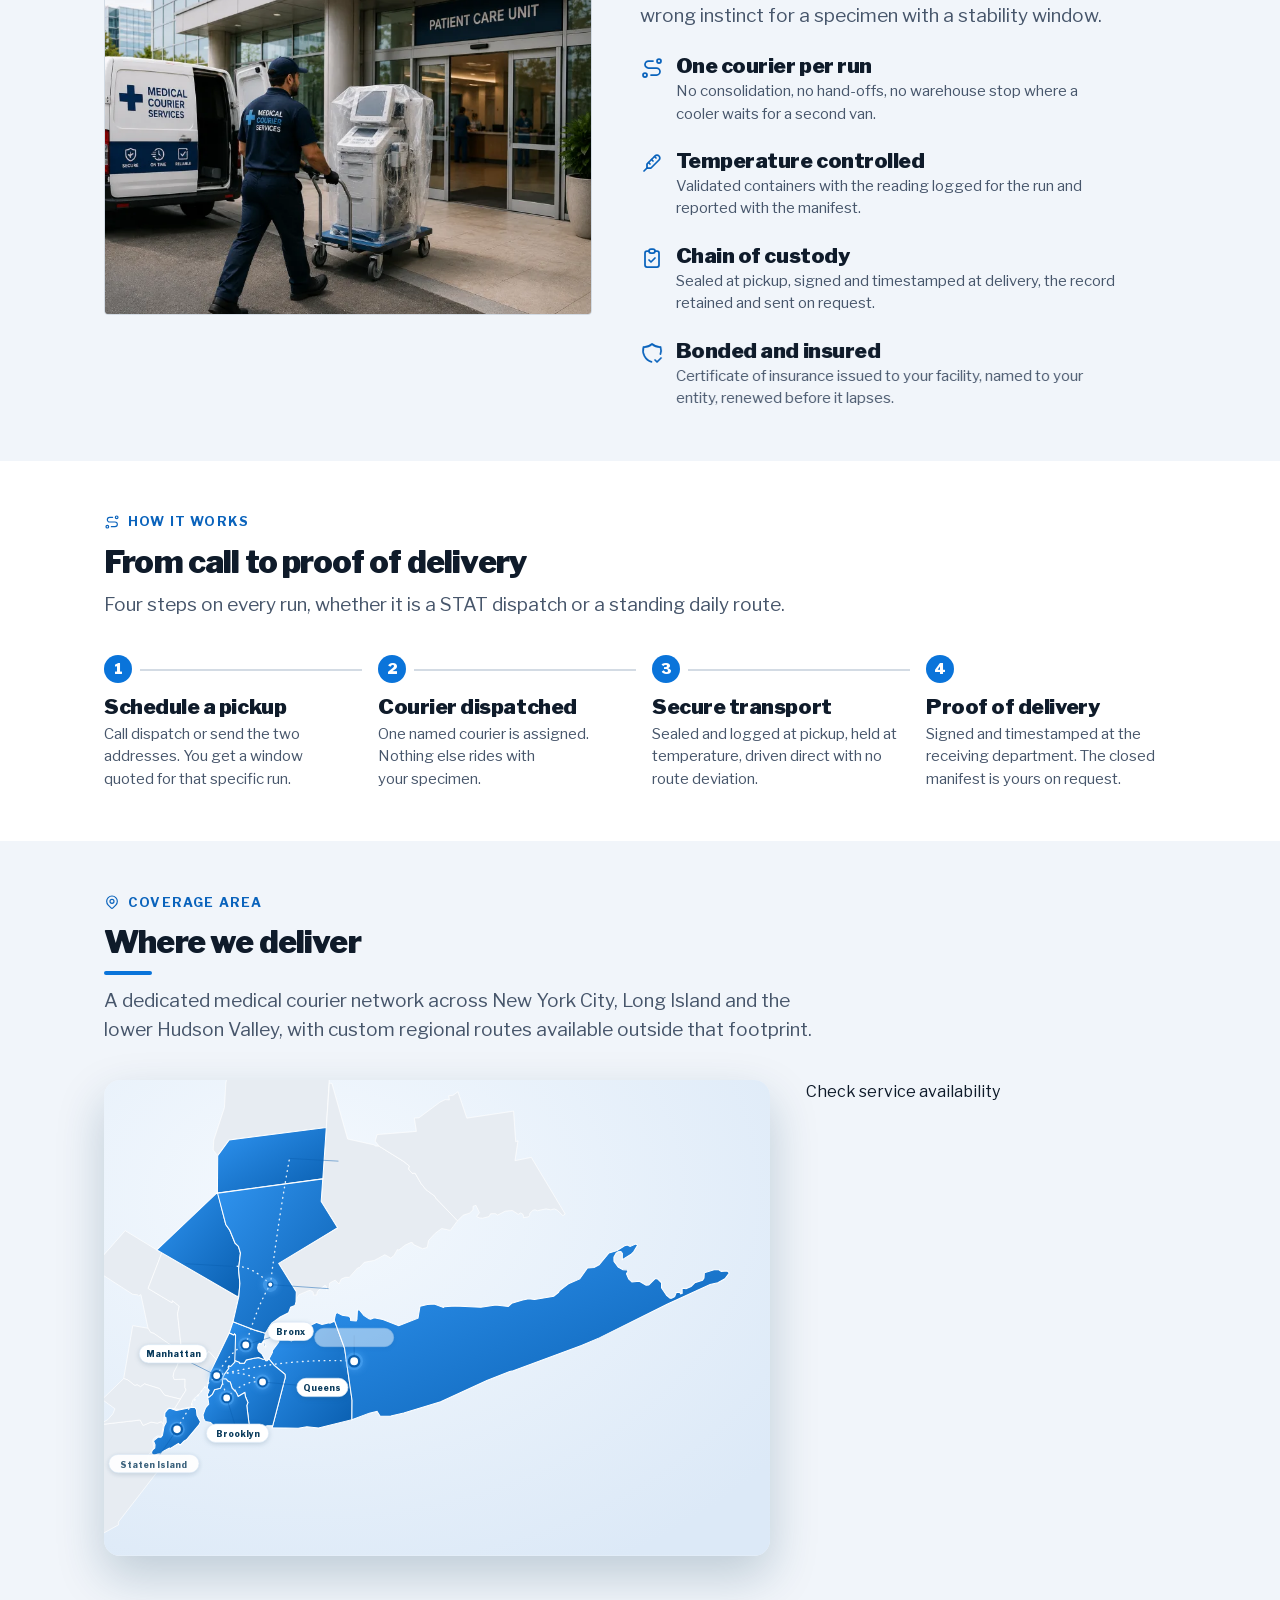
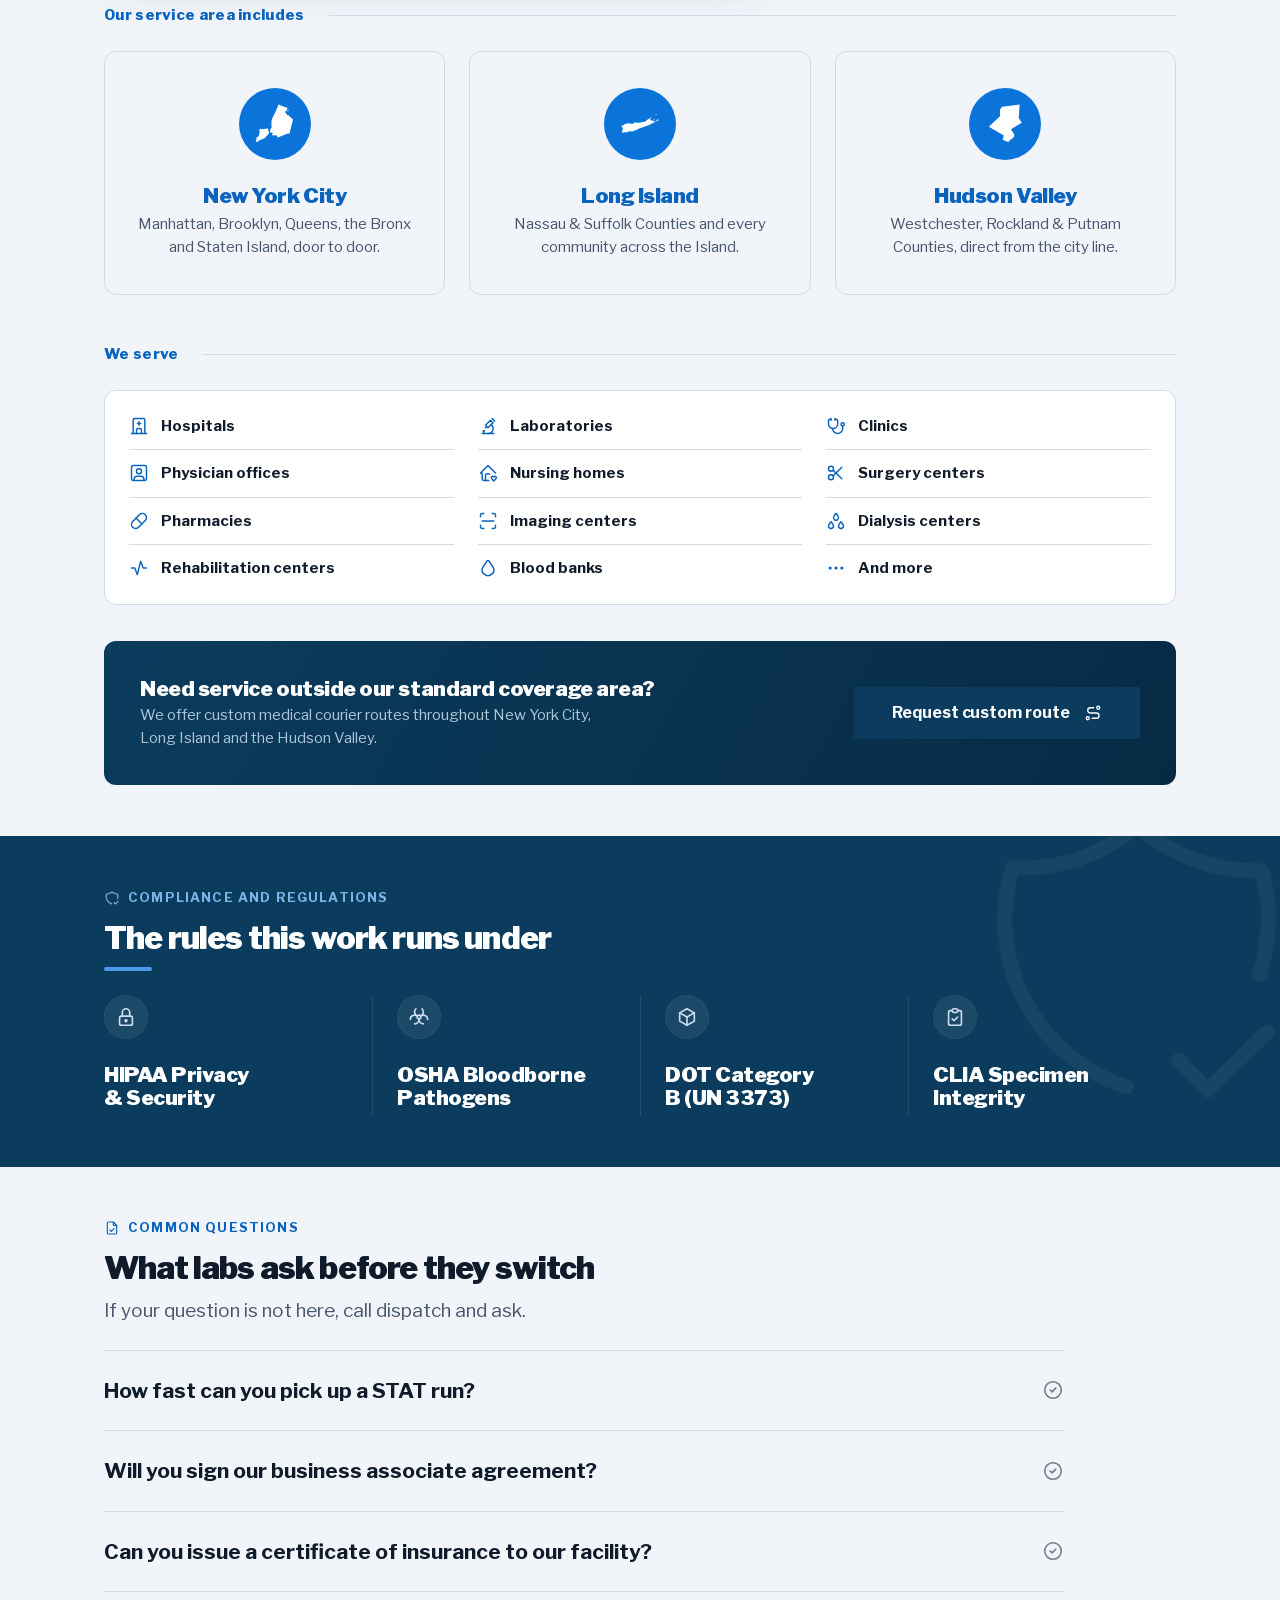
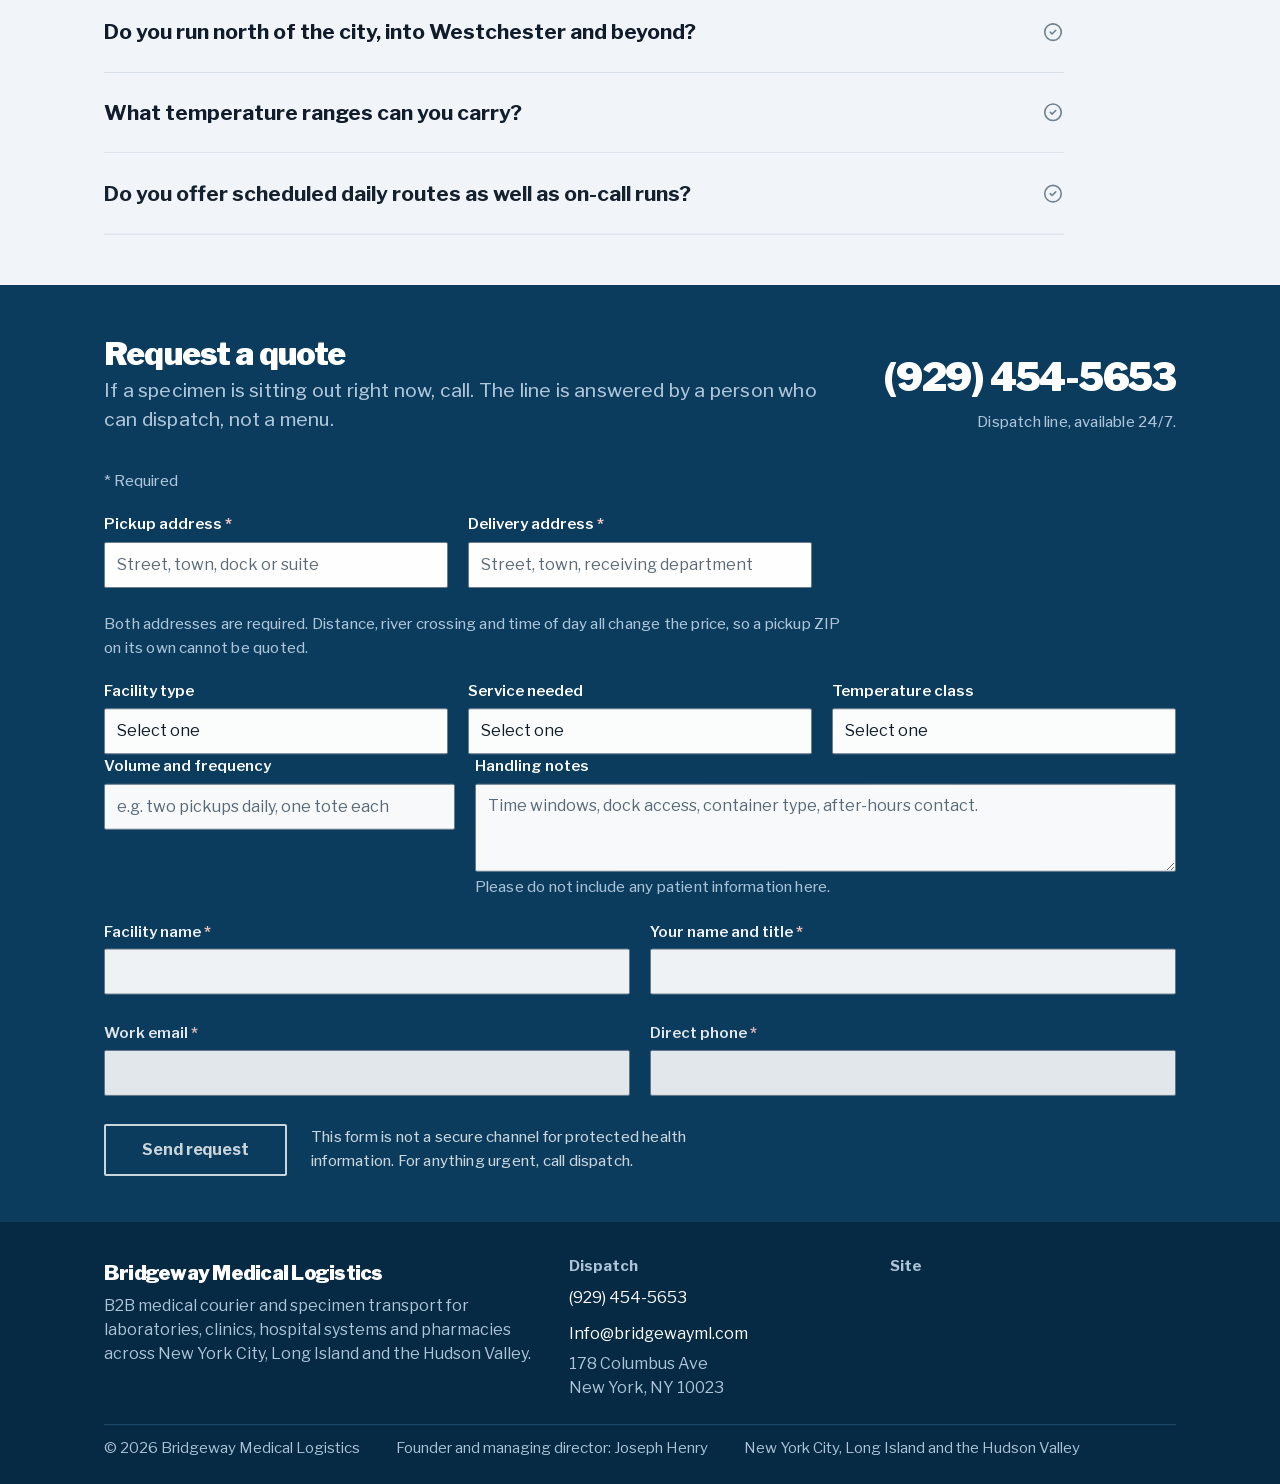
==== commit b300912a: "Match header/logo/hero to the live production reference Replaces the text wordmark with the real log" ====
--- a/index.html
+++ b/index.html
@@ -77,14 +77,16 @@
 
 <header class="site-head">
   <div class="wrap site-head__inner">
-    <a class="brand" href="/"><em>Bridgeway</em>&nbsp;Medical Logistics</a>
-    <a class="headtel" href="tel:+19294545653" aria-label="Call dispatch at (929) 454-5653">(929) 454-5653</a>
-    <button type="button" class="nav-toggle" id="nav-toggle" aria-expanded="false" aria-controls="site-nav" aria-label="Menu" hidden>
-      <span class="nav-toggle__bar"></span>
-      <span class="nav-toggle__bar"></span>
-      <span class="nav-toggle__bar"></span>
+    <a class="brand" href="/">
+      <img class="brand__logo" src="/assets/img/logo-header.png" width="167" height="48" alt="Bridgeway Medical Logistics">
+    </a>
+    <button type="button" class="nav-toggle" aria-expanded="false" aria-controls="site-nav" aria-label="Open menu">
+      <svg class="nav-toggle__icon" viewBox="0 0 24 24" aria-hidden="true" focusable="false">
+        <path d="M3 6h18M3 12h18M3 18h18" fill="none" stroke="currentColor" stroke-width="2" stroke-linecap="round"/>
+      </svg>
     </button>
     <nav class="nav" id="site-nav" aria-label="Main">
+      <a class="nav__call" href="tel:+19294545653" aria-label="Call dispatch at (929) 454-5653"><svg class="i" aria-hidden="true"><use href="#i-phone"></use></svg>(929) 454-5653</a>
       <a href="#services">Services</a>
       <a href="#coverage">Coverage</a>
       <a href="#how">Process</a>
@@ -113,16 +115,18 @@
     </picture>
     <div class="hero__inner wrap">
       <div class="hero__copy">
-        <h1 class="display" id="hero-h">Every run holds up to an audit.</h1>
+        <h1 class="display" id="hero-h">Your Premier Partner in Medical Logistics</h1>
         <p class="lead hero__lead">
-          Dedicated point-to-point transport for laboratories, clinics, hospital
-          systems and pharmacies. One courier per run, sealed at pickup, signed
-          and timestamped at delivery.
+          Reliable, time-sensitive courier services for healthcare providers
+          across New York City, Long Island, and the Hudson Valley.
         </p>
         <div class="btn-row">
-          <a class="btn btn--call" href="tel:+19294545653"
-             aria-label="Call dispatch at (929) 454-5653"><svg class="i" aria-hidden="true"><use href="#i-phone"></use></svg>(929) 454-5653</a>
-          <a class="btn btn--onphoto" href="#quote">Request a quote</a>
+          <a class="btn btn--solid btn--pickup" href="#quote">
+            Request a Pickup
+            <svg class="i" viewBox="0 0 24 24" aria-hidden="true" focusable="false">
+              <path d="M9 6l6 6-6 6" fill="none" stroke="currentColor" stroke-width="2.5" stroke-linecap="round" stroke-linejoin="round"/>
+            </svg>
+          </a>
         </div>
       </div>
     </div>
--- a/assets/css/site.css
+++ b/assets/css/site.css
@@ -252,6 +252,7 @@
 @media (hover: hover) and (pointer: fine) {
   .btn--solid:hover { background: var(--bond-900); border-color: var(--bond-900); color: #fff; }
 }
+.btn--pickup .i { width: 1.125rem; height: 1.125rem; }
 .btn--ghost { background: transparent; border-color: var(--ink); color: var(--ink); }
 @media (hover: hover) and (pointer: fine) {
   .btn--ghost:hover { background: var(--ink); color: #fff; }
@@ -274,7 +275,7 @@
    is two rows and pinning it would eat too much of a phone viewport. Keeping
    the dispatch number permanently reachable is the point: it is the
    conversion, and a buyer should never have to scroll back up for it. */
-.site-head { position: relative; border-bottom: 1px solid var(--rule); background: var(--paper); }
+.site-head { border-bottom: 1px solid var(--rule); background: var(--paper); }
 @media (min-width: 48rem) {
   .site-head { position: sticky; top: 0; z-index: var(--z-nav); }
 }
@@ -282,35 +283,14 @@
   display: flex; flex-wrap: wrap; align-items: center;
   column-gap: var(--r); padding-block: var(--r-q);
 }
-.site-head__inner > .brand      { order: 1; margin-inline-end: auto; }
-.site-head__inner > .headtel    { order: 2; }
-.site-head__inner > .nav-toggle { order: 3; }
-.site-head__inner > .nav        { order: 4; width: 100%; }
+.site-head__inner > .brand   { order: 1; margin-inline-end: auto; }
+.site-head__inner > .nav     { order: 3; width: 100%; }
 
 .brand {
   display: inline-flex; align-items: center; min-height: 2.75rem;
-  font-size: 1.125rem; font-weight: 900; letter-spacing: -0.038em;
-  color: var(--ink); text-decoration: none; white-space: nowrap;
-}
-.brand em { font-style: normal; color: var(--bond-800); }
-
-/* Hamburger toggle -- mobile only (below the 48rem row where the header
-   becomes one line and the nav is always inline). Drawn in CSS, not an SVG
-   icon, since no menu/close glyph exists in the sprite and three bars need
-   nothing more. */
-.nav-toggle {
-  display: none;
-  width: 2.75rem; height: 2.75rem; padding: 0; margin-inline-start: var(--r-h);
-  background: transparent; border: 0; cursor: pointer;
-  flex-direction: column; align-items: center; justify-content: center; gap: 0.3125rem;
-}
-.nav-toggle__bar {
-  width: 1.375rem; height: 2px; background: var(--ink); border-radius: 2px;
-  transition: transform 200ms var(--ease-out), opacity 150ms var(--ease-out);
-}
-.nav-toggle[aria-expanded='true'] .nav-toggle__bar:nth-child(1) { transform: translateY(7.5px) rotate(45deg); }
-.nav-toggle[aria-expanded='true'] .nav-toggle__bar:nth-child(2) { opacity: 0; }
-.nav-toggle[aria-expanded='true'] .nav-toggle__bar:nth-child(3) { transform: translateY(-7.5px) rotate(-45deg); }
+  color: var(--ink); text-decoration: none;
+}
+.brand__logo { height: 3rem; width: auto; display: block; }
 
 .nav {
   display: flex; align-items: center; gap: 0 var(--r);
@@ -326,38 +306,34 @@
   text-decoration: underline; text-decoration-color: var(--seal-red);
   text-decoration-thickness: 2px; text-underline-offset: 0.3em;
 }
-
-.headtel {
-  display: inline-flex; align-items: center; min-height: 2.75rem;
-  font-size: 1.0625rem; font-weight: 700; letter-spacing: -0.01em;
-  font-variant-numeric: tabular-nums;
-  color: var(--ink); text-decoration: none; white-space: nowrap;
-}
-.headtel:hover { color: var(--seal-red); }
-
-/* Below 48rem: nav collapses into a dropdown panel behind the hamburger,
-   closed by default. JS toggles `.is-open` on `.nav` and `aria-expanded` on
-   `.nav-toggle`; with JS disabled the toggle never appears (progressive
-   enhancement -- see mobile-ux.js) and .nav falls back to its old always-
-   visible wrapped-row layout below, so the site stays fully navigable. */
+.nav__call {
+  font-weight: 700; letter-spacing: -0.01em; font-variant-numeric: tabular-nums;
+  color: var(--bond-800);
+}
+.nav__call:hover { color: var(--seal-red); }
+.nav__call .i { width: 1.05rem; height: 1.05rem; margin-inline-end: 0.4rem; }
+
+.nav-toggle {
+  display: none;
+  order: 3;
+  align-items: center; justify-content: center;
+  width: 2.75rem; height: 2.75rem; margin-inline-start: var(--r-h);
+  padding: 0; border: 1px solid var(--rule); border-radius: 2px;
+  background: transparent; color: var(--ink); cursor: pointer;
+}
+.nav-toggle__icon { width: 1.375rem; height: 1.375rem; }
+
 @media (max-width: 47.99rem) {
-  .nav-toggle { display: flex; }
-  .js-nav .nav {
-    display: none;
-    position: absolute; top: 100%; left: 0; right: 0; z-index: var(--z-nav);
-    flex-direction: column; align-items: stretch; gap: 0;
-    border-top: 1px solid var(--rule); margin-top: 0;
-    background: var(--paper); box-shadow: 0 8px 20px rgba(11, 60, 93, 0.1);
-  }
-  .js-nav .nav.is-open { display: flex; }
-  .js-nav .nav a { min-height: 3rem; padding-inline: var(--gutter); border-bottom: 1px solid var(--rule); }
+  .nav-toggle { display: inline-flex; }
+  .site-head__inner > .nav { display: none; order: 4; flex-direction: column; align-items: flex-start; gap: 0; }
+  .site-head__inner.is-nav-open > .nav { display: flex; }
+  .nav a { width: 100%; }
 }
 
 @media (min-width: 48rem) {
   .site-head__inner { flex-wrap: nowrap; padding-block: 0; min-height: 4.5rem; }
-  .site-head__inner > .nav-toggle { display: none; }
-  .site-head__inner > .nav   { order: 2; width: auto; border-top: 0; margin-top: 0; margin-inline-end: var(--r-2); }
-  .site-head__inner > .headtel { order: 3; }
+  .site-head__inner > .nav { order: 2; width: auto; border-top: 0; margin-top: 0; }
+  .nav__call { padding-inline-end: var(--r-h); border-inline-end: 1px solid var(--rule); margin-inline-end: var(--r-h); }
 }
 
 /* 08 · Hero (full-bleed banner) ========================================= */
